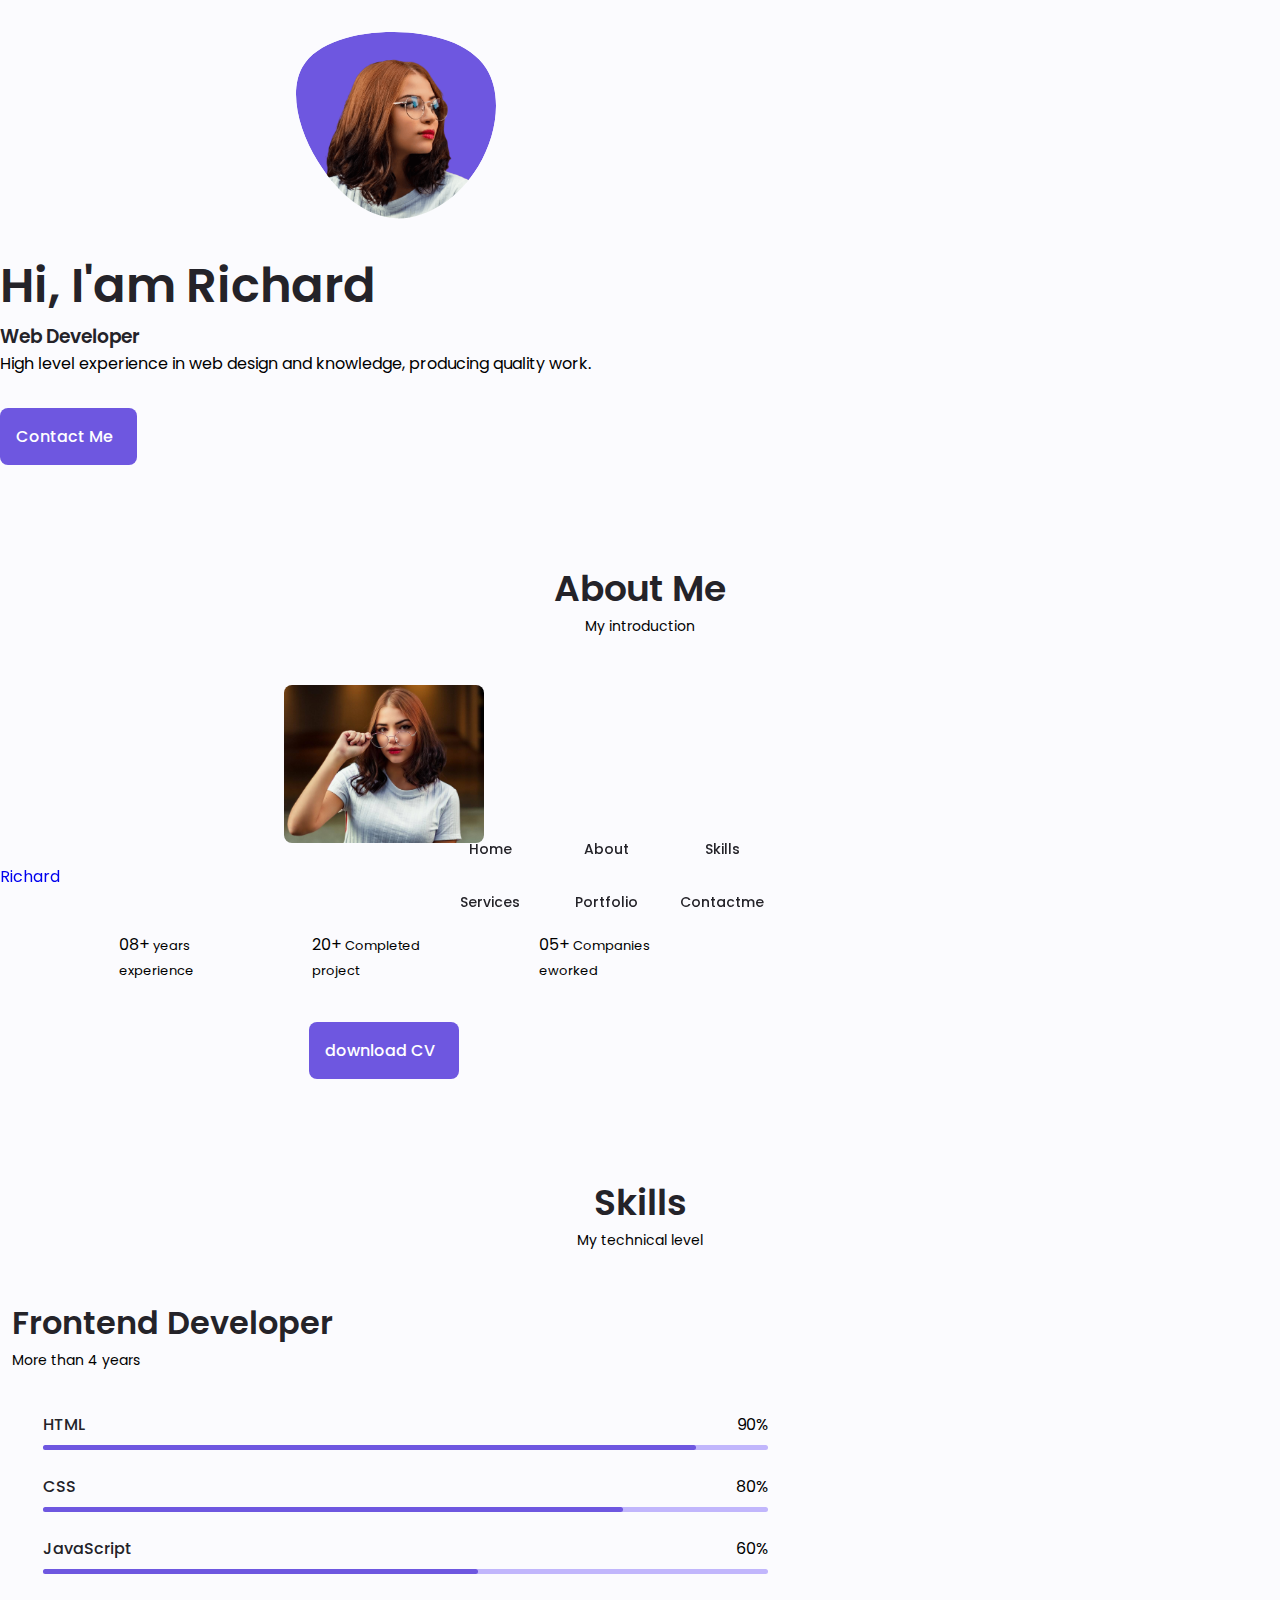
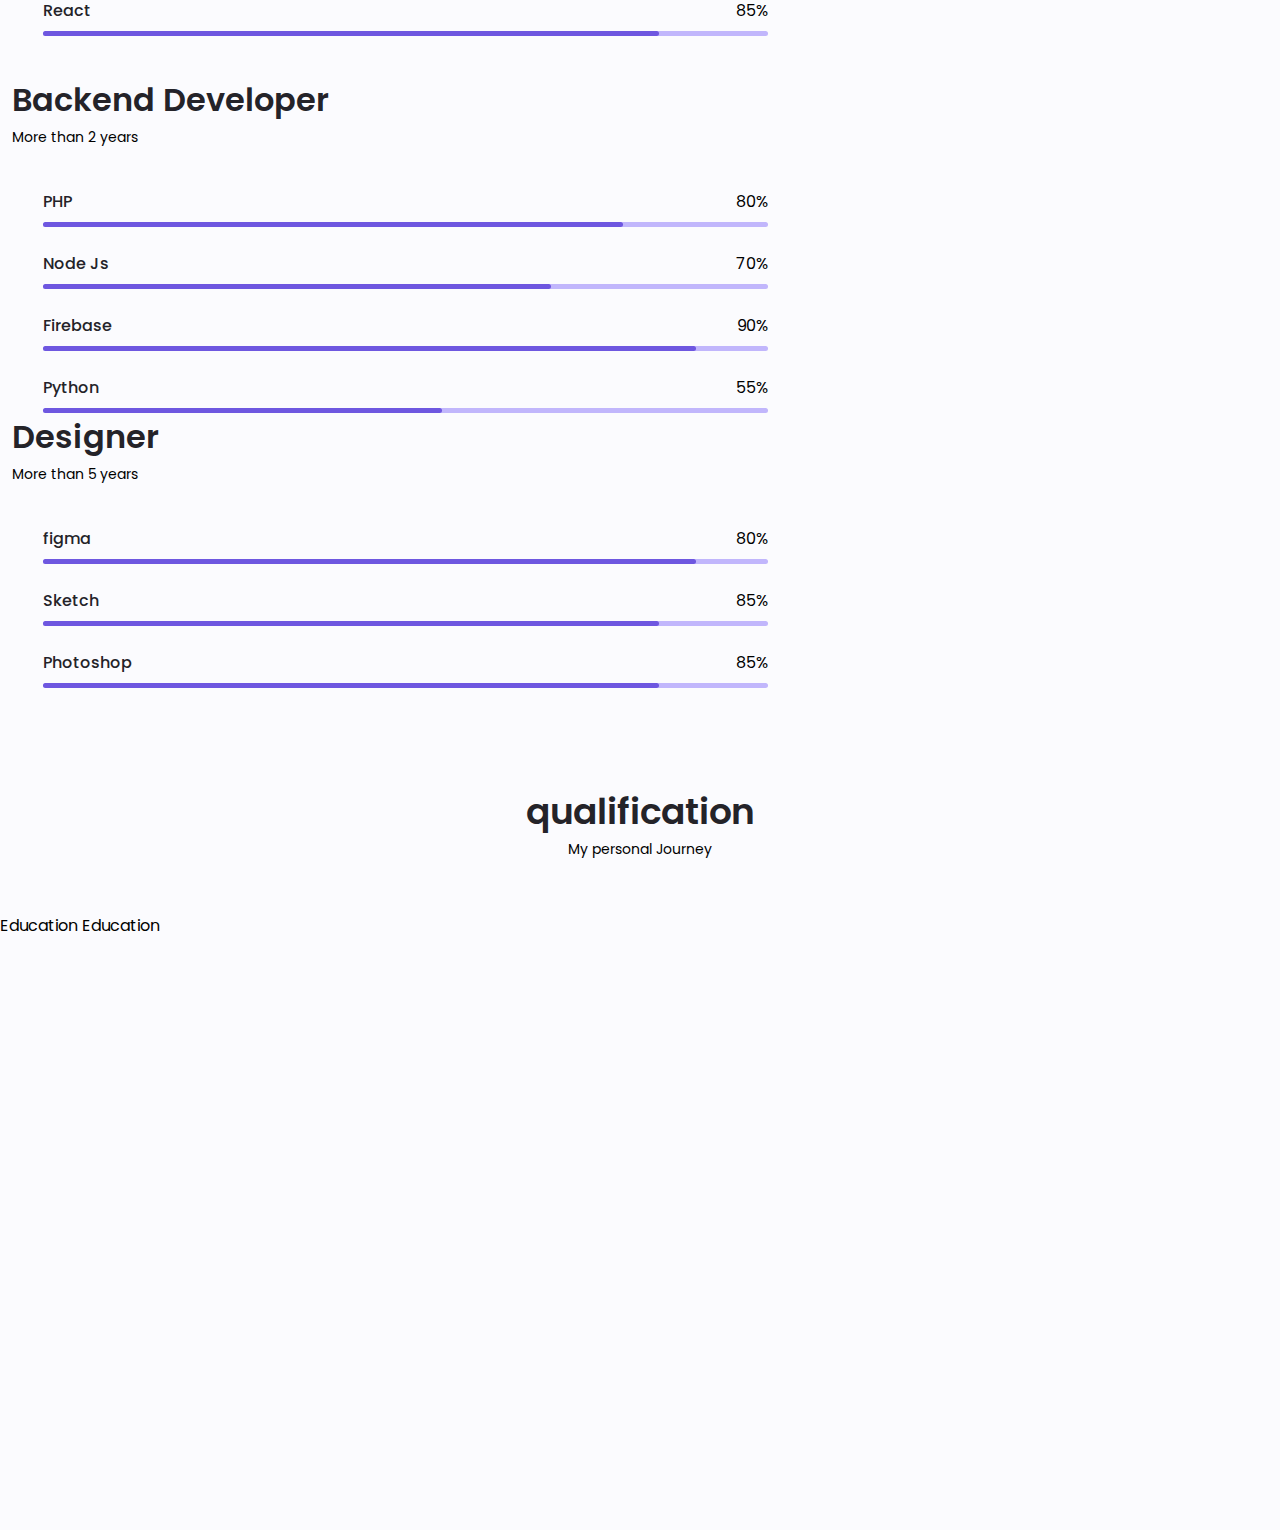
==== index.html @ dd49728f "Designing the Skills page" ====
<!DOCTYPE html>
    <html lang="en">
    <head>
        <meta charset="UTF-8">
        <meta name="viewport" content="width=device-width, initial-scale=1.0">

        <!--==================== UNICONS ====================-->
        <link rel="stylesheet" href="https://unicons.iconscout.com/release/v4.0.0/css/line.css">
        
        
        <!--==================== SWIPER CSS ====================-->
        <link rel="stylesheet" href="">
        
        <!--==================== CSS ====================-->
        <link rel="stylesheet" href="assets/css/styles.css">

        <title>Responsive Portfolio Website</title>
    </head>
    <body>
        <!--==================== HEADER ====================-->
        <header class="header" id="header">
            <nav class="nav container" >
                <a href="#" class="nav__list grid">Richard</a>
                <div class="nav__menu" id="nav-menu">
                    <ul class="nav__list grid">
                        <li class="nav__item">
                            <a href="#home" class="nav__link">
                                <i class="uil uil-estate nav__icon"></i> Home


                            </a>
                        </li>
                        <li class="nav__item">
                            <a href="#about" class="nav__link">
                                <i class="uil uil-user nav__icon"></i> About
                                
                            </a>
                        </li>
                        <li class="nav__item">
                            <a href="#skills" class="nav__link">
                                <i class="uil uil-file-alt nav__icon"></i> Skills
                            </a>
                        </li>
                        <li class="nav__item">
                            <a href="#services" class="nav__link">
                                <i class="uil uil-briefcase-alt nav__icon"></i>Services 
                            </a>
                        </li>
                        <li class="nav__item">
                            <a href="#portifolio" class="nav__link">
                                <i class="uil uil-scenery nav__icon"></i> Portfolio 
                                
                            </a>
                        </li>
                        <li class="nav__item">
                            <a href="#contact" class="nav__link">
                                <i class="uil uil-message nav__icon"></i> Contactme
                                
                            </a>
                        </li>
                    </ul>
                    <i class="uil uil-times nav__close" id="nav-close"></i> 

                </div>
                <div class="nav__btns">
                    <div class="nav__toggle" id="nav-toggle">
                        <i class="uil uil-apps"></i> 
                    </div>

                </div>
            </nav>
            
        </header>

        <!--==================== MAIN ====================-->
        <main class="main">
            <!--==================== HOME ====================-->
            <section class="home section" id="home">
                <div class="home__container container grid">
                    <div class="home_content grid">
                        <div class="home__social">
                            <a href="https:www.linkedin.com/" target="_blank" class="home__social-icon">
                                <i class="uil uil-linkedin-alt"></i>

                            </a>
                            <a href="https://dribbble.com/" target="_blank" class="home__social-icon">
                              <i class="uil uil-dribbble"></i>  
                            </a>
                            <a href="https://github.com/" target="_blank" class="home__social-icon">
                                <i class="uil uil-github-alt"></i>
                            </a>
                        </div>
                        <div class="home__img">
                            <svg class="home__blob"viewBox="0 0 200 187" xmlns="http://www.w3.org/2000/svg" xmlns:xlink="http://www.w3.org/1999/xlink">
                                <mask id="mask0" mask-type="alpha">
                                    <path d="M190.312 36.4879C206.582 62.1187 201.309 102.826 182.328 134.186C163.346 165.547 
                                    130.807 187.559 100.226 186.353C69.6454 185.297 41.0228 161.023 21.7403 129.362C2.45775 
                                    97.8511 -7.48481 59.1033 6.67581 34.5279C20.9871 10.1032 59.7028 -0.149132 97.9666 
                                    0.00163737C136.23 0.303176 174.193 10.857 190.312 36.4879Z"/>
                                </mask>
                                <g mask="url(#mask0)">
                                    <path d="M190.312 36.4879C206.582 62.1187 201.309 102.826 182.328 134.186C163.346 
                                    165.547 130.807 187.559 100.226 186.353C69.6454 185.297 41.0228 161.023 21.7403 
                                    129.362C2.45775 97.8511 -7.48481 59.1033 6.67581 34.5279C20.9871 10.1032 59.7028 
                                    -0.149132 97.9666 0.00163737C136.23 0.303176 174.193 10.857 190.312 36.4879Z"/>
                                    <image class="home__blob-img" x='12'y='18' xlink:href="assets/img/perfil.png"/>
                                </g>
                            </svg>
                            
                        </div>
                        <div class="home__data">
                            <h1 class="home__title">Hi, I'am Richard</h1>
                            <h3 class="home__subtitle">Web Developer</h3>
                            <p class="home__description">High level experience in web design and knowledge, producing quality work.</p>
                            <a href="#contact"  class="button button--flex">
                                Contact Me <i class="uil uil-message button__icon"></i>
                            </a>
                        </div>
                    </div>
                    <div class="home__scroll">
                        <a href="#About" class="home__scroll-button button--flex">
                            <i class="uil uil-mouse-alt home__scroll-mouse"></i>
                            <span class="home__scroll-name">Scroll down</span>
                            <i class="uil uil-arrow-down home__scroll-arrow"></i>
                        </a>


                    </div>

                </div>
            </section>

            <!--==================== ABOUT ====================-->
            <section class="about section" id="about">
                <h2 class="section__title">About Me</h2>
                <span class="section__subtitle">My introduction</span>
                <div class="about__container container grid">
                    <img src="assets/img/about.jpg" alt="" class="about__img">
                    <div class="about__data">
                        <p class="about__description">web developer, with extensive .....</p>
                        <div class="about__info">
                            <div>
                                <span class="abaut__info-title">08+</span>
                                <span class="about__info-name">years <br> experience </span>
                            </div>
                            <div>
                                <span class="abaut__info-title">20+</span>
                                <span class="about__info-name">Completed <br> project </span>
                            </div>
                            <div>
                                <span class="abaut__info-title">05+</span>
                                <span class="about__info-name">Companies <br> eworked </span>
                            </div>

                        </div>
                        <div class="about__buttons">
                            <a download="" href="assets/pdf/Alexa-Cv.pdf" class="button button--flex">
                                download CV<i class="uil uil-download-alt button__icon"></i>
                            </a>
                        
                        </div>
                    </div>
                </div>

        
            </section>

            <!--==================== SKILLS ====================-->
            <section class="skills section" id="skills">
                <h2 class="section__title">Skills</h2>
                <span class="section__subtitle">My technical level</span>
                <div class="skills__container container grid">
                    <div>
                         <!--==================== SKILLS 1 ====================-->
                         <div class="skills__content skills__open">
                             <div class="skills__header">
                                 <i class="uil uil-brackets-curly skills__icon"></i>
                                 <div>
                                     <h1 class="skills__title">Frontend Developer</h1>
                                     <span class="skills__subtitle">More than 4 years</span>
                                 </div>
                                 <i class="uil uil-angle-down skills__arrow"></i>
                             </div>
                             <div class="skills__list grid">
                                 <div class="skills__data">
                                     <div class="skills__titles">
                                         <h3 class="skills__name">HTML </h3>
                                         <span class="skills__number">90%</span>
                                     </div>
                                     <div class="skills__bar">
                                         <span class="skills__percentage skills__html"></span>
                                     </div>
                                 </div>

                                 <div class="skills__data">
                                    <div class="skills__titles">
                                        <h3 class="skills__name">CSS</h3>
                                        <span class="skills__number">80%</span>
                                    </div>
                                    <div class="skills__bar">
                                        <span class="skills__percentage skills__css"></span>
                                    </div>
                                </div>

                                <div class="skills__data">
                                    <div class="skills__titles">
                                        <h3 class="skills__name">JavaScript</h3>
                                        <span class="skills__number">60%</span>
                                    </div>
                                    <div class="skills__bar">
                                        <span class="skills__percentage skills__js"></span>
                                    </div>
                                </div>

                                <div class="skills__data">
                                    <div class="skills__titles">
                                        <h3 class="skills__name">React</h3>
                                        <span class="skills__number">85%</span>
                                    </div>
                                    <div class="skills__bar">
                                        <span class="skills__percentage skills__react"></span>
                                    </div>
                                </div>
                             </div>
                         </div>
                         <!--==================== SKILLS 2 ====================-->
                         <div class="skills__content skills__close" >
                            <div class="skills__header">
                                <i class="uil uil-server-network skills__icon"></i>
                                <div>
                                    <h1 class="skills__title">Backend Developer</h1>
                                    <span class="skills__subtitle">More than 2 years</span>
                                </div>
                                <i class="uil uil-angle-down skills__arrow"></i>
                            </div>
                            <div class="skills__list grid">
                                <div class="skills__data">
                                    <div class="skills__titles">
                                        <h3 class="skills__name">PHP </h3>
                                        <span class="skills__number">80%</span>
                                    </div>
                                    <div class="skills__bar">
                                        <span class="skills__percentage skills__php"></span>
                                    </div>
                                </div>

                                <div class="skills__data">
                                   <div class="skills__titles">
                                       <h3 class="skills__name">Node Js</h3>
                                       <span class="skills__number">70%</span>
                                   </div>
                                   <div class="skills__bar">
                                       <span class="skills__percentage skills__node"></span>
                                   </div>
                               </div>

                               <div class="skills__data">
                                   <div class="skills__titles">
                                       <h3 class="skills__name">Firebase</h3>
                                       <span class="skills__number">90%</span>
                                   </div>
                                   <div class="skills__bar">
                                       <span class="skills__percentage skills__firebase"></span>
                                   </div>
                               </div>

                               <div class="skills__data">
                                   <div class="skills__titles">
                                       <h3 class="skills__name">Python</h3>
                                       <span class="skills__number">55%</span>
                                   </div>
                                   <div class="skills__bar">
                                       <span class="skills__percentage skills__python"></span>
                                   </div>
                               </div>
                            </div>
                        </div>
                    </div>
                              <!--==================== SKILLS 3 ====================-->
                    <div>
                        <div class="skills__content skills__close">
                            <div class="skills__header">
                                <i class="uil uil-swatchbook skills__icon"></i>
                                <div>
                                    <h1 class="skills__title">Designer</h1>
                                    <span class="skills__subtitle">More than 5 years</span>
                                </div>
                                <i class="uil uil-angle-down skills__arrow"></i>
                            </div>
                            <div class="skills__list grid">
                                <div class="skills__data">
                                    <div class="skills__titles">
                                        <h3 class="skills__name">figma </h3>
                                        <span class="skills__number">80%</span>
                                    </div>
                                    <div class="skills__bar">
                                        <span class="skills__percentage skills__figma"></span>
                                    </div>
                                </div>

                                <div class="skills__data">
                                   <div class="skills__titles">
                                       <h3 class="skills__name">Sketch</h3>
                                       <span class="skills__number">85%</span>
                                   </div>
                                   <div class="skills__bar">
                                       <span class="skills__percentage skills__sketch"></span>
                                   </div>
                               </div>

                               <div class="skills__data">
                                   <div class="skills__titles">
                                       <h3 class="skills__name">Photoshop</h3>
                                       <span class="skills__number">85%</span>
                                   </div>
                                   <div class="skills__bar">
                                       <span class="skills__percentage skills__photoshop"></span>
                                   </div>
                               </div>

                               
                            </div>
                        </div>

                    </div>

                </div>


            </section>

            <!--==================== QUALIFICATION ====================-->
            <section class="qualification section">
                <h2 class="section__title">qualification</h2>
                <span class="section__subtitle">My personal Journey</span>

                <div class="qualification__container container">
                    <div class="qualification_tabs">
                    <div class="qualification__button button--flex">
                        <i class="uil uil-graduation-cap qualification__icon"></i>
                        Education
                    </div>
                    <div class="qualification__button button--flex">
                        <i class="uil uil-briefcase-alt qualification__icon"></i>
                        Education
                    </div>
                    </div>
                </div>


            </section>

            <!--==================== SERVICES ====================-->
            <section class="services section" id="services">
                

            </section>

            <!--==================== PORTFOLIO ====================-->
            <section class="portfolio section" id="portfolio">
                

            </section>

            <!--==================== PROJECT IN MIND ====================-->
            <section class="project section">


            </section>

            <!--==================== TESTIMONIAL ====================-->
            <section class="testimonial section">
                

            </section>

            <!--==================== CONTACT ME ====================-->
            <section class="contact section" id="contact">


            </section>
        </main>

        <!--==================== FOOTER ====================-->
        <footer class="footer">

            
        </footer>
        
        <!--==================== SCROLL TOP ====================-->
        

        <!--==================== SWIPER JS ====================-->
        <script src=""></script>

        <!--==================== MAIN JS ====================-->
        <script src="assets/js/main.js"></script>
    </body>
</html>
---- assets/css/styles.css ----
/*==================== GOOGLE FONTS ====================*/

@import url('https://fonts.googleapis.com/css2?family=Poppins:wght@400;500;600&display=swap');
/*==================== VARIABLES CSS ====================*/
:root {
    --header-height: 3rem;

    /*========== Colors ==========*/
    /* Change favorite color */
    --hue-color: 250; /*Purple 250 - Green 142 - Blue 230 - Pink 340*/

    /* HSL color mode */
    --first-color: hsl(var(--hue-color), 69%, 61%);
    --first-color-second:hsl(var(--hue-color), 69%, 61%);
    --first-color-alt: hsl(var(--hue-color), 57%, 53%);
    --first-color-lighter: hsl(var(--hue-color), 92%, 85%);
    --title-color: hsl(var(--hue-color), 8%, 15%);
    --text-color: hsl(var(--hue-color), 8%, 45%);
    --text-color-light:hsl(var(--hue-color), 8%, 65%);
    --input-color: hsl(var(--hue-color), 70%, 96%);
    --body-color: hsl(var(--hue-color), 60%, 99%);
    --container-color: #fff ;

    /*========== Font and typography ==========*/
    --body-font:'Poppins', sans-serif;

    /* .5rem = 8px, 1rem = 16px, 1.5rem = 24px ... */
    --big-font-size: 2rem;
    --h1-font-size: 1.5rem;
    --h2-font-size: 1.25rem;
    --h3-font-size: 1.125rem;
    --normal-font-size: .938rem ;
    --small-font-size: .813rem ;
    --smaller-font-size: .75rem;

    /*========== Font weight ==========*/
    --font-medium: 500;
    --font-semi-bold: 600;

    /*========== Margenes Bottom ==========*/
    /* .25rem = 4px, .5rem = 8px, .75rem = 12px ... */
    --mb-0-25: .25rem;
    --mb-0-5: .5rem;
    --mb-0-75: .75rem;
    --mb-1: 1rem;
    --mb-1-5: 1.5rem;
    --mb-2: 2rem ;
    --mb-2-5: 2.5rem;
    --mb-3: 3rem;

    /*========== z index ==========*/
    --z-tooltip: 10;
    --z-fixed: 100;
    --z-modal: 1000;
}

/* Font size for large devices */
@media screen and (min-width: 968px) {
    :root {
        --big-font-size: 3rem;
        --h1-font-size: 2.25rem;
        --h2-font-size: 1.5rem;
        --h3-font-size: 1.25rem;
        --normal-font-size: 1rem;
        --small-font-size: .875rem;
        --smaller-font-size: .813rem;
    }
}

/*========== Variables Dark theme ==========*/


/*========== Button Dark/Light ==========*/


/*==================== BASE ====================*/

*{
    box-sizing: border-box;
    padding: 0;
    margin: 0;
}
 html{
     scroll-behavior: smooth;
 }
 body{
     margin: 0 0 var(--header-height) 0;
     font-family: var(--body-font);
     font-size: var(--normal-font-size);
     background-color: var(--body-color);
 }

 h1,h2,h3,h4{
     color: var(--title-color);
     font-weight: var(--font-semi-bold);
 }

 ul{
     list-style: none;
 }

 a{
     text-decoration: none;
     height: auto;
 }
/*==================== REUSABLE CSS CLASSES ====================*/
.section{
    padding: 2rem 0 4rem;
}
.section__title{
    font-size: var(--h1-font-size);

}

.section__subtitle{
    display: block;
    font-size: var(--small-font-size);
    margin-bottom: var(--mb-3);

}

.section__title,
.section__subtitle{
    text-align: center;

}
/*==================== LAYOUT ====================*/
.container{
    max-width: 768px;
    margin-right: var(--mb-1-5);
    margin-right: var(--mb-1-5);
}
.grid{
    display: grid;
    gap: 1.5rem;
}

.header{
    width: 100%;
    position: fixed;
    bottom: 0;
    left: 0;
    z-index: var(--z-fixed);
    background-color: var(--body-color);
}

/*==================== NAV ====================*/
.nav{
    max-width: 968px;
    height: var(--header-height);
    display: flex;
    justify-content: space-between;
    align-items: center;
}
.nav__logo,
.nav__toggle{
    color: var(--title-color);
    font-weight: var(--font-medium);
}

.nav__logo:hover{
    color:var(--first-color);
}

.nav__toggle{
    font-size: 1.1rem;
    cursor: pointer;
}
.nav__toggle:hover{
    color: var(--first-color);
}
@media screen and (max-width: 767px){
    .nav__menu{
        position: fixed;
        bottom: 0;
        left: 0;
        width: 100%;
        background-color: var(--body-color);
        padding: 2rem 1.5rem 4rem;
        box-shadow: 0 -1px 4px rgba(0,0,0,.15);
        border-radius: 1.5rem 1.5rem 0 0;
        transition: .3s;
    }
}
.nav__list{
    grid-template-columns: repeat(3, 1fr);
    gap: 2rem;
}
.nav__link{
    display: flex;
    flex-direction: column;
    align-items: center;
    font-size: var(--small-font-size);
    color: var(--title-color);
    font-weight: var(--font-medium);
}

.nav__link:hover{
    color: var(--first-color);
}
.nav__icon{
    font-size: 1.2rem;

}
.nav__close{
    position: absolute;
    right: 1.3rem;
    bottom: .5rem;
    font-size: 1.5rem;
    cursor: pointer;
    color: var(--first-color);
}

.nav__close:hover{
    color: var(--first-color-alt);
}

/* show menu */
.show-menu{
    bottom: 0;
}


/* Active link */


/* Change background header */


/*==================== HOME ====================*/
.home__container{
    gap: 1rem;
}
.home__content{
    grid-template-columns: .5fr 3fr;
    padding: 3.5rem;
    align-items: center;
}
.home__social{
    display: grid;
    grid-template-columns: max-content;
    row-gap: 1rem;
}
.home__social-icon{
    font-size: 1.25rem;
    color: var(--first-color);
}
.home__social-icon:hover{
    color: var(--first-color-alt);
}

.home__blob{
    width: 200px;
    fill: var(--first-color);
}

.home__blob-img{
    width: 170px;
}
.home__data{
    grid-column: 1/3;
}
.home__title{
    font-size: var(--big-font-size);

}
.home__subtittle{
    font-size: var(--h3-font-size);
    color: var(--text-color);
    font-weight: var(--font-medium);
    margin-bottom: var(--mb-0.75);
}
.home__description{
    margin-bottom: var(--mb-2);
}

.home__scroll{
    display: none; 
}
.home__scroll-button{
    color: var(--first-color);
    transition: .3s;
}
.home__scroll-button:hover{
    transform: translater(.25rem);
}
.home__scroll-mouse{
    font-size: 2rem;

}
.home__scroll-name{
    font-size: var(--small-font-size);
    color: var(--title-color);
    font-weight: var(--font-medium);
    margin-right: var(--mb-0-25);
}
.home__scroll-arrow{
    font-size: 1.25rem;
}



/*==================== BUTTONS ====================*/
.button{
    display: inline-block;
    background-color: var(--first-color);
    color: #fff;
    padding: 1rem;
    border-radius: .5rem;
    font-weight: var(--font-medium);
}
.button:hover{
    background-color: var(--first-color-alt);
}

.button__icon{
    font-size: 1.25rem;
    margin-left: var(--mb-0-5);
    transition: .3x;
}

.button--flex{
    display: inline-flex;
    align-items: center;
}

/*==================== ABOUT ====================*/
.about__img{
    width: 200px;
    border-radius: .5rem;
    justify-self: center;
    align-self: center;
}
.about__description{
    text-align: center;
    margin-bottom: var(--mb-2-5);
}
.about__info{
    display: flex;
    justify-content: space-evenly;
    margin-bottom: var(--mb-2-5);

}
.about__info-title{
    font-size: var(--h2-font-size);
    font-weight: var(--font-semi-bold);
    color: var(--title-color);
}
.about__info-name{
    font-size: var(--smaller-font-size);
}
.about-info-title,
.about_info-name{
    display: block;
    text-align: center;
}
.about__buttons{
    display: flex;
    justify-content: center;
}

/*==================== SKILLS ====================*/
.skills__container{
    row-gap: 0;
}
.skills__header{
    display: flex;
    align-items: center;
    margin-bottom: var(--mb-2-5);
    cursor: pointer;
}

.skills__icon,
.skills__arrow{
    font-size: 2rem;
    color: var(--first-color)

}
.skills__icon{
    margin-right: var(--mb-0-75);
}
.skills_title{
    font-size: var(--h3-font-size)
}
.skills__subtitle{
    font-size: var(--small-font-size);
    color: var(--text-color-right)

}
.skills__arrow{
    margin-left: auto;
    transition: .4s;
}
.skills__list{
    row-gap: 1.5rem;
    padding-left: 2.7rem;

}
.skills__titles{
    display: flex;
    justify-content: space-between;
    margin-bottom: var(--mb-0-5);

} 
.skills__name{
    font-size: var(--normal-font-size);
    font-weight: var(--font-medium);
}
.skills__bar,
.skills__percentage{
    height: 5px;
    border-radius: .25rem;
}
.skills__bar{
    background-color: var(--first-color-lighter);
}
.skills__percentage{
    display: block;
    background-color: var(--first-color);

}
.skills__html{
    width: 90%;
}
.skills__css{
    width: 80%;
}
.skills__js{
    width: 60%;
}
.skills__react{
    width: 85%;
}
.skills__php{
    width: 80%;
}
.skills__node{
    width: 70%;
}
.skills__firebase{
    width: 90%;
}
.skills__python{
    width: 55%;
}
.skills__figma{
    width: 90%;
}
.skills__sketch{
    width: 85%;
}
.skills__photoshop{
    width: 85%;
}
.skills__close .skills__list{
    height: 0;
    overflow: hidden;
}
.skills__open .skills__list{
    height: max-content;
    margin-bottom: var(--mb-2-5);
}
.skills__open .skills__arrow{
    transform: rotate(-180deg);
}
/*==================== QUALIFICATION ====================*/


/*==================== SERVICES ====================*/


/* Active Modal */


/*==================== PORTFOLIO ====================*/


/*==================== PROJECT IN MIND ====================*/


/*==================== TESTIMONIAL ====================*/


/*==================== CONTACT ME ====================*/


/*==================== FOOTER ====================*/


/*========== SCROLL UP ==========*/


/* Show scroll */


/*========== SCROLL BAR ==========*/


/*==================== MEDIA QUERIES ====================*/
/* For small devices */


/* For medium devices */


/* For large devices */
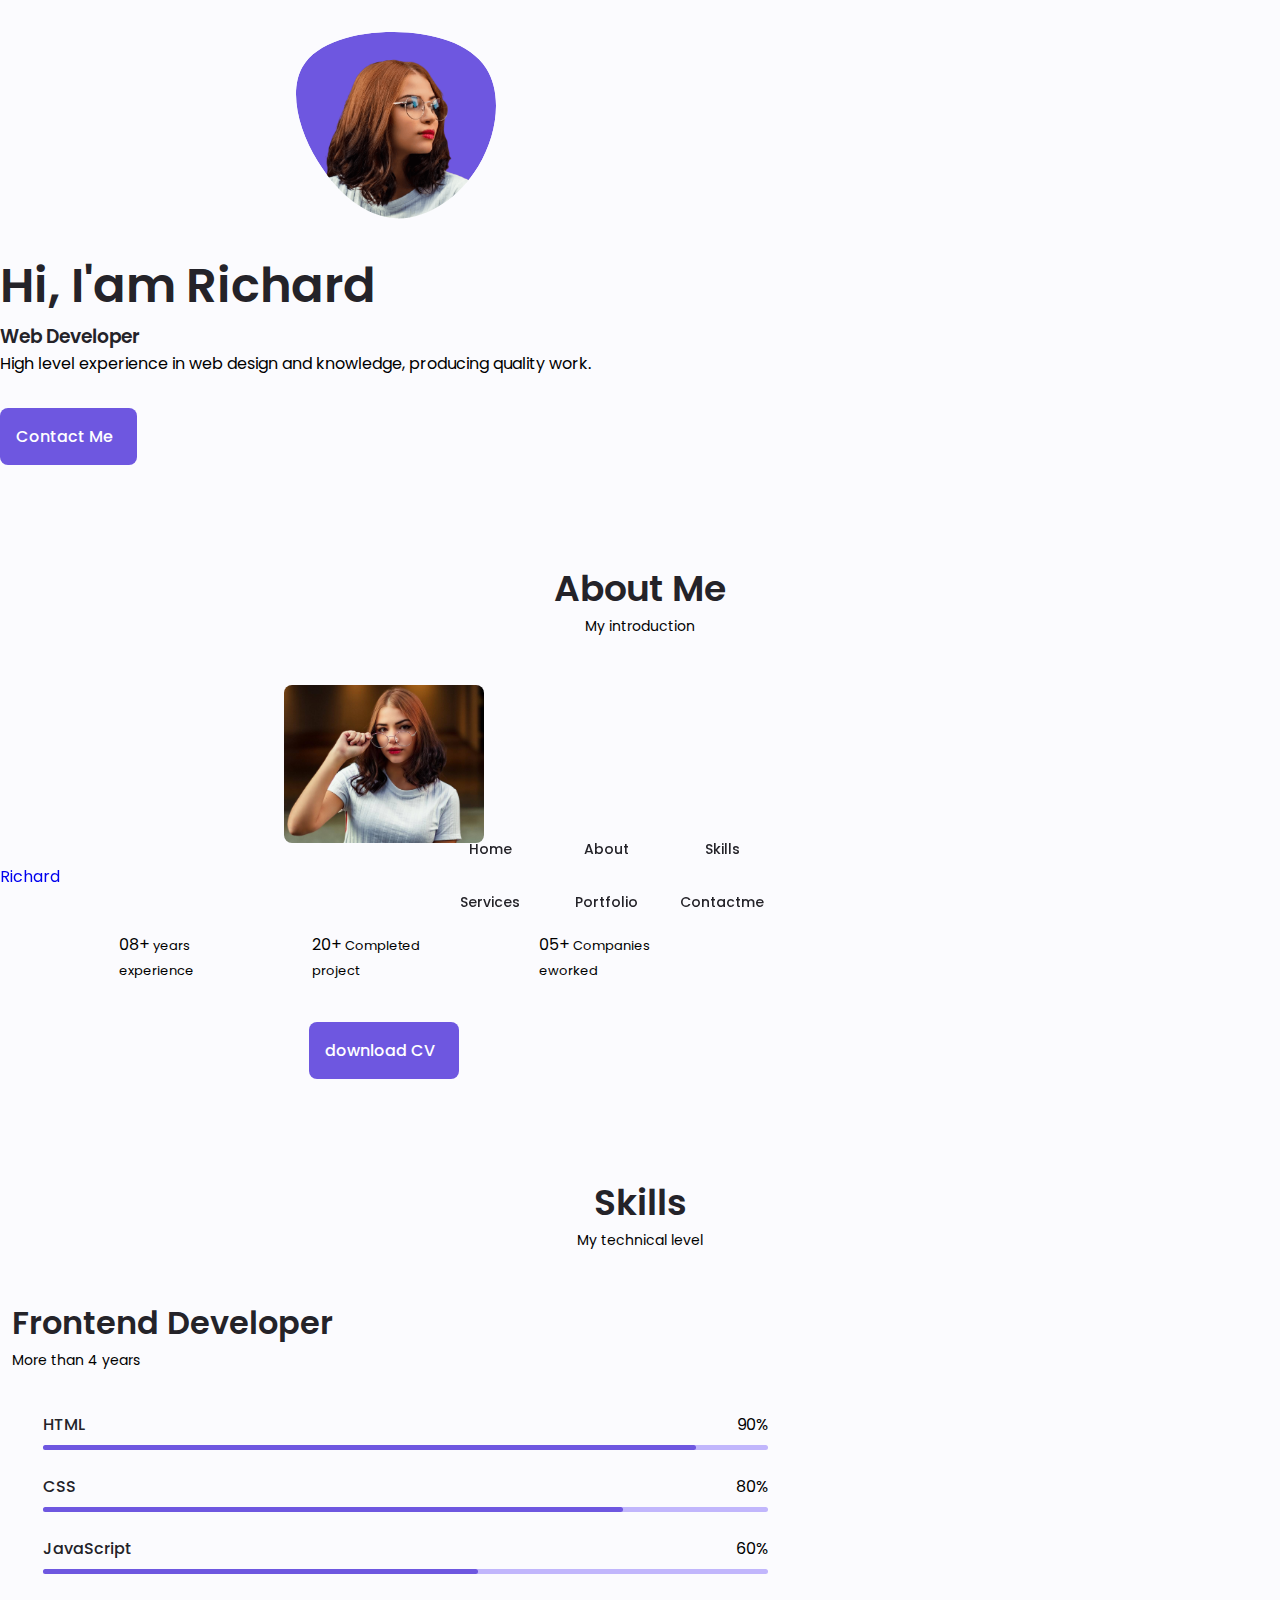
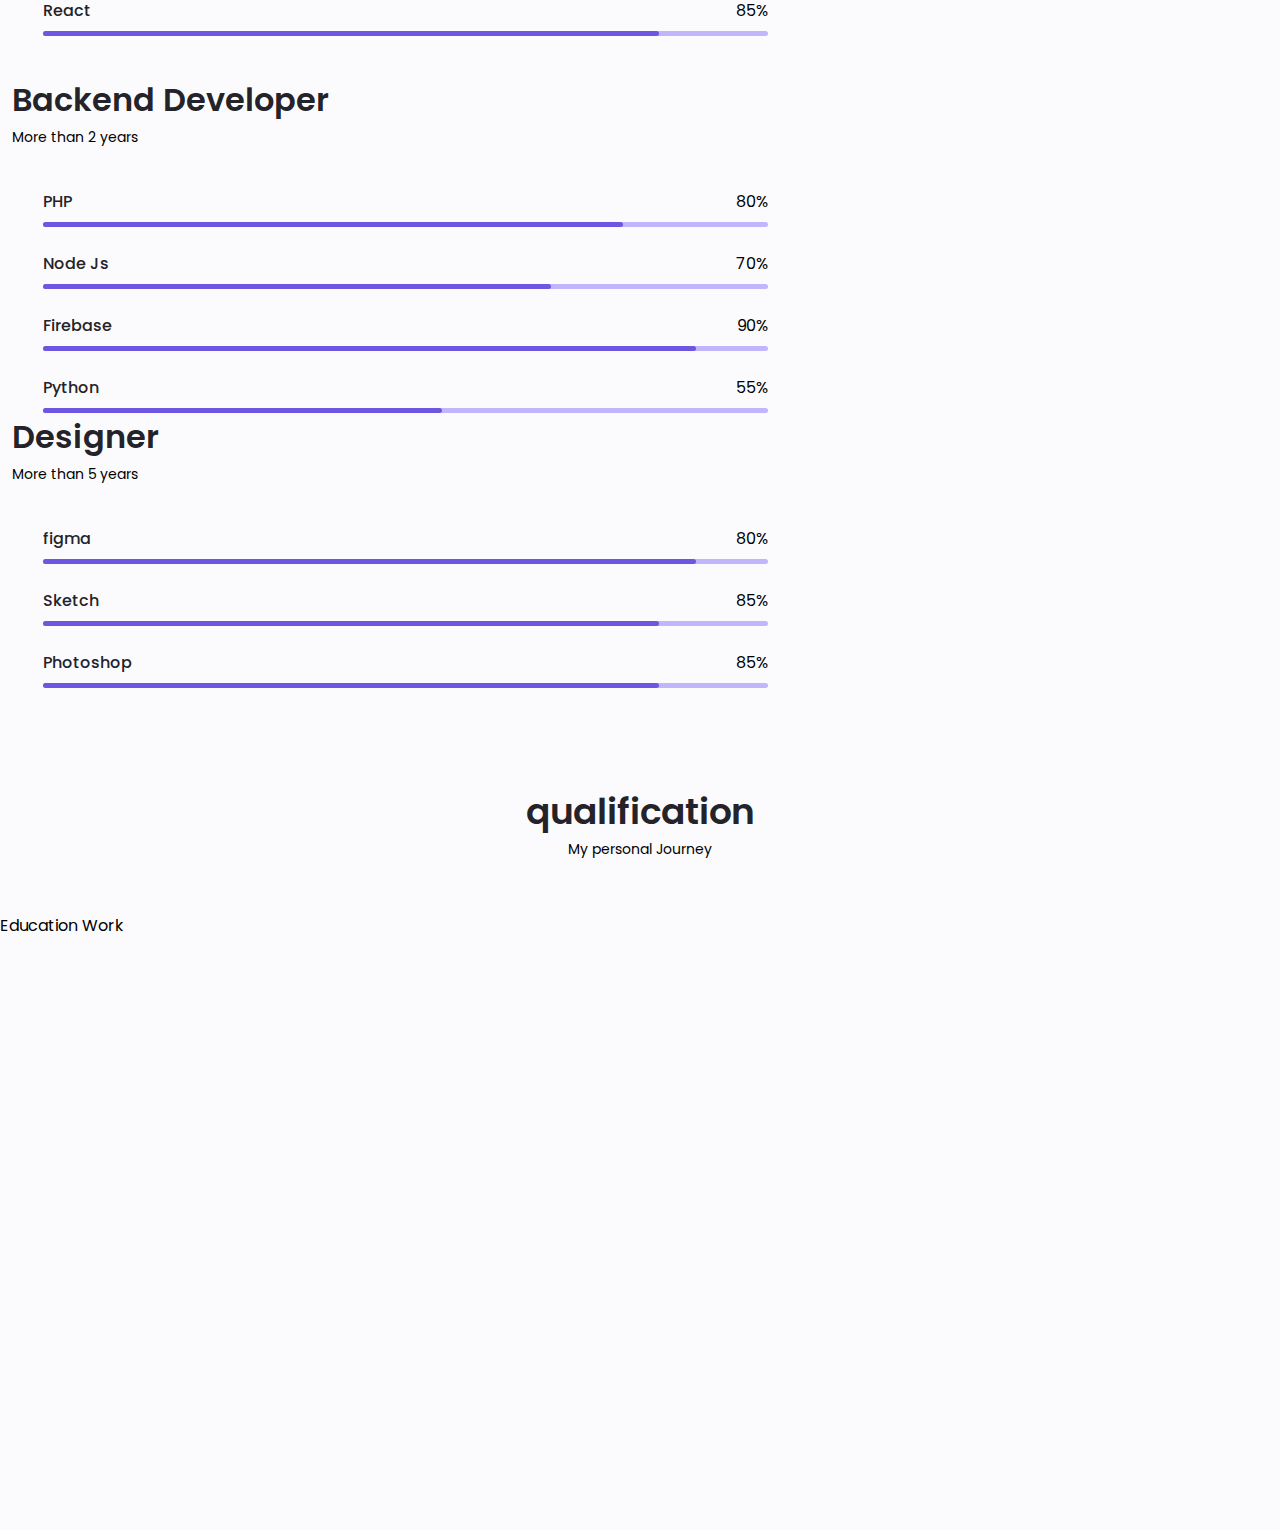
==== commit cb5d03af: "Designing the Skills page" ====
--- a/index.html
+++ b/index.html
@@ -342,8 +342,21 @@
                     </div>
                     <div class="qualification__button button--flex">
                         <i class="uil uil-briefcase-alt qualification__icon"></i>
-                        Education
-                    </div>
+                        Work
+                    </div>
+                    </div>
+
+                    <div class="qualification__section">
+                        
+                     <!--==================== QUALIFICATION Content 1====================-->
+                     <div class="qualification__section">
+                         <!--==================== QUALIFICATION Content 1====================-->
+                         <div class="qualification__data">
+                             
+                        </div>
+                     </div>
+   
+
                     </div>
                 </div>
 
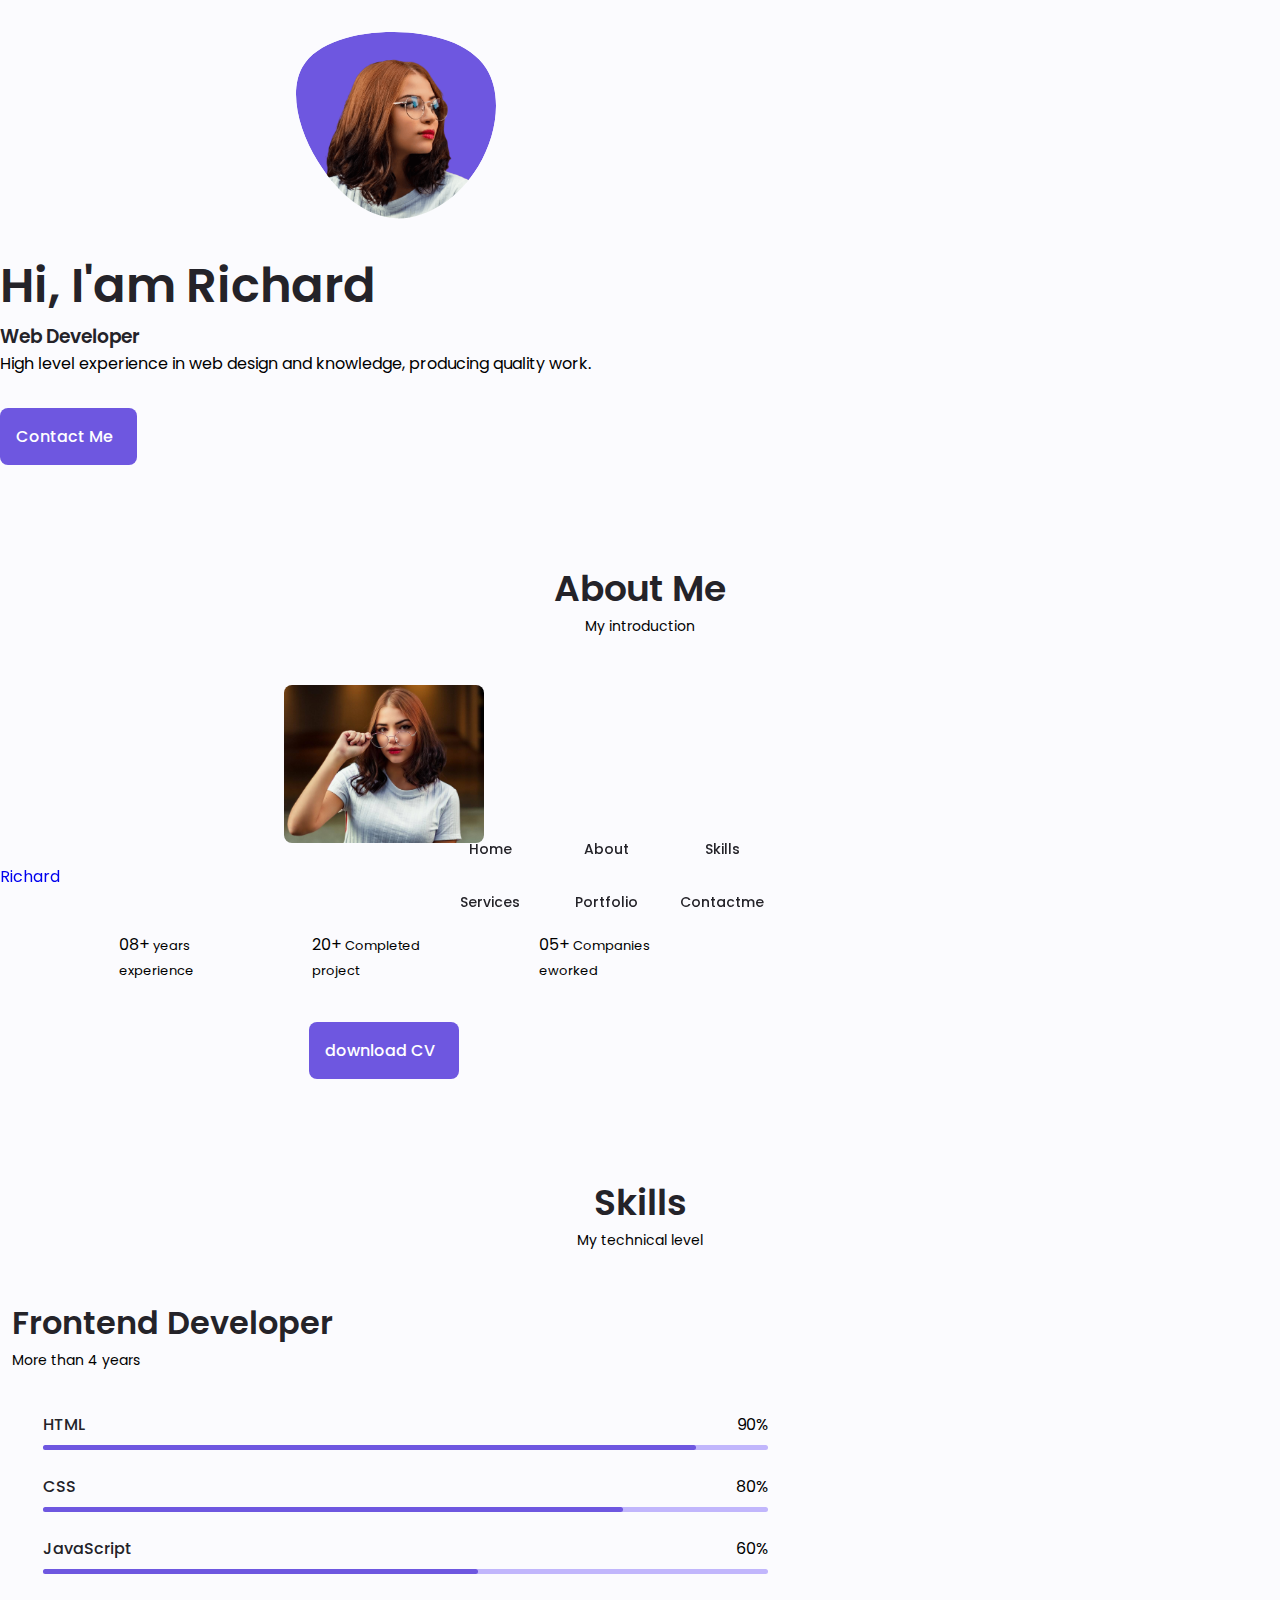
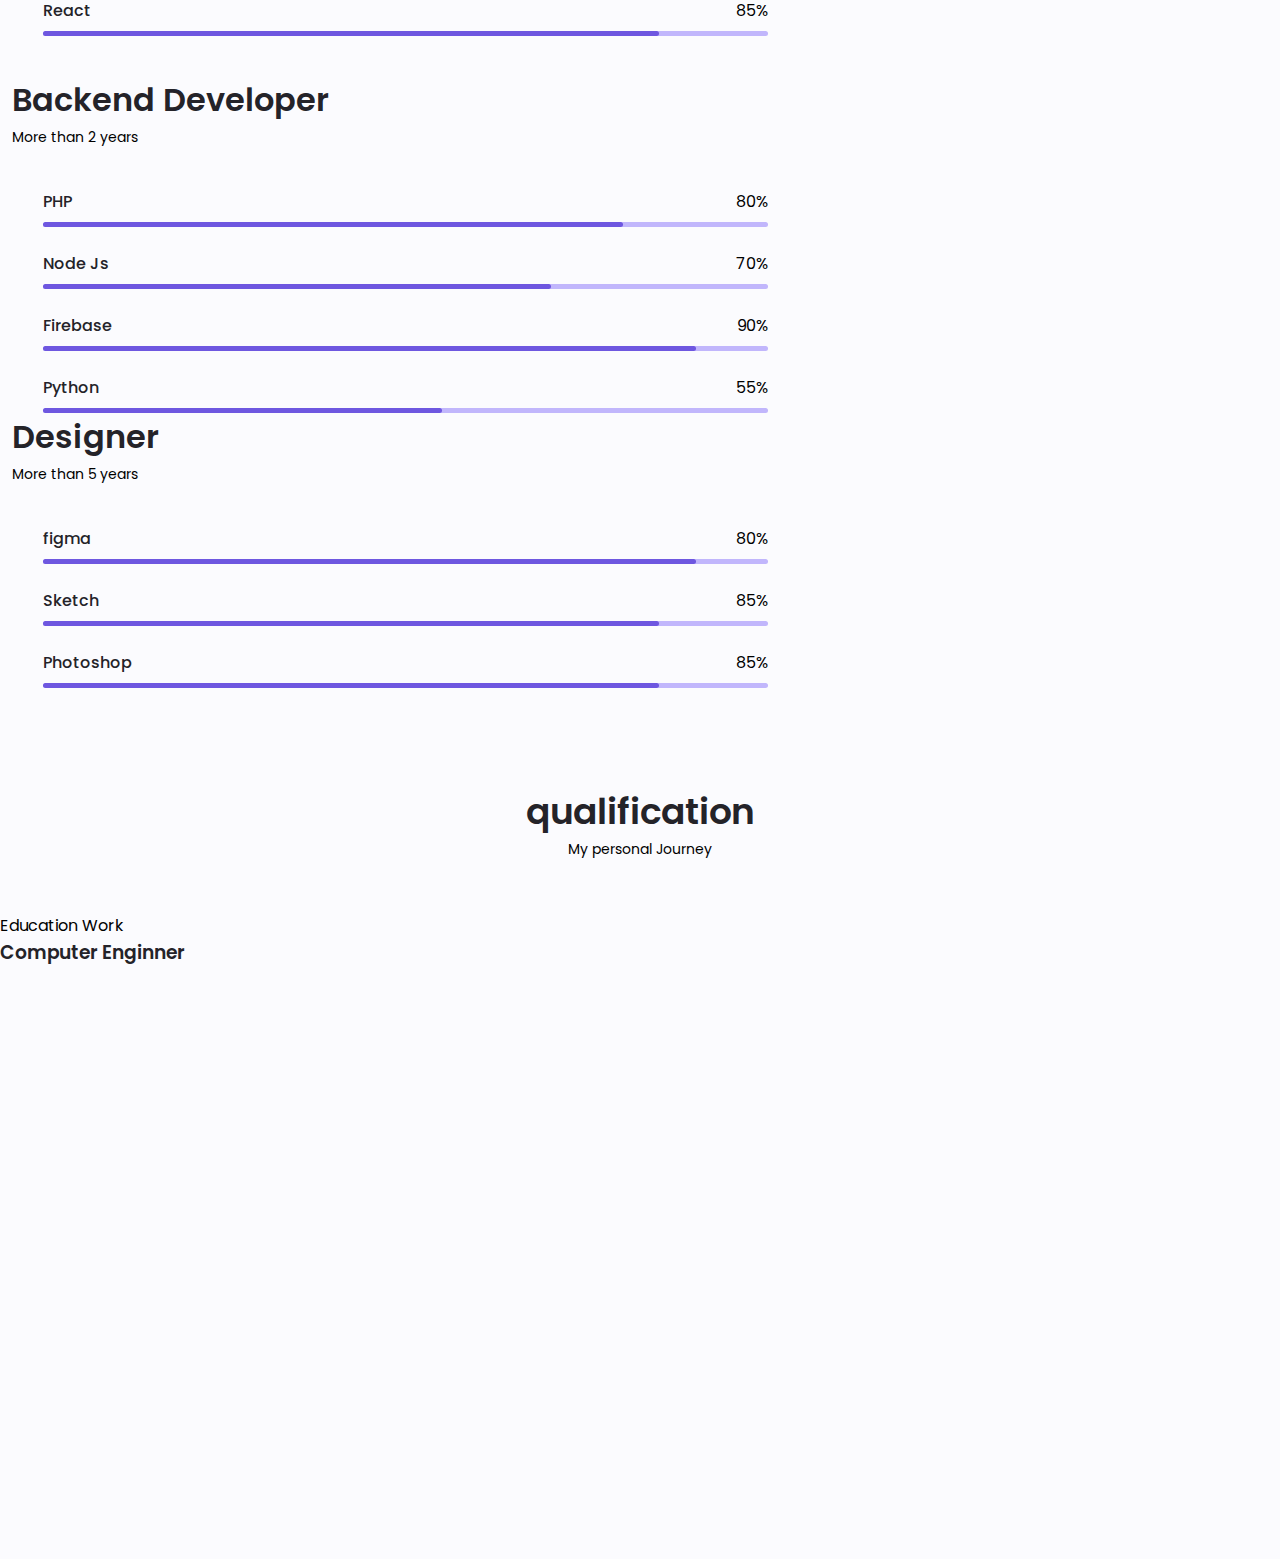
==== commit 0ee44209: "Designing the Skills page" ====
--- a/index.html
+++ b/index.html
@@ -352,6 +352,9 @@
                      <div class="qualification__section">
                          <!--==================== QUALIFICATION Content 1====================-->
                          <div class="qualification__data">
+                             <div>
+                                 <h3 class="qualification__title">Computer Enginner</h3>
+                             </div>
                              
                         </div>
                      </div>
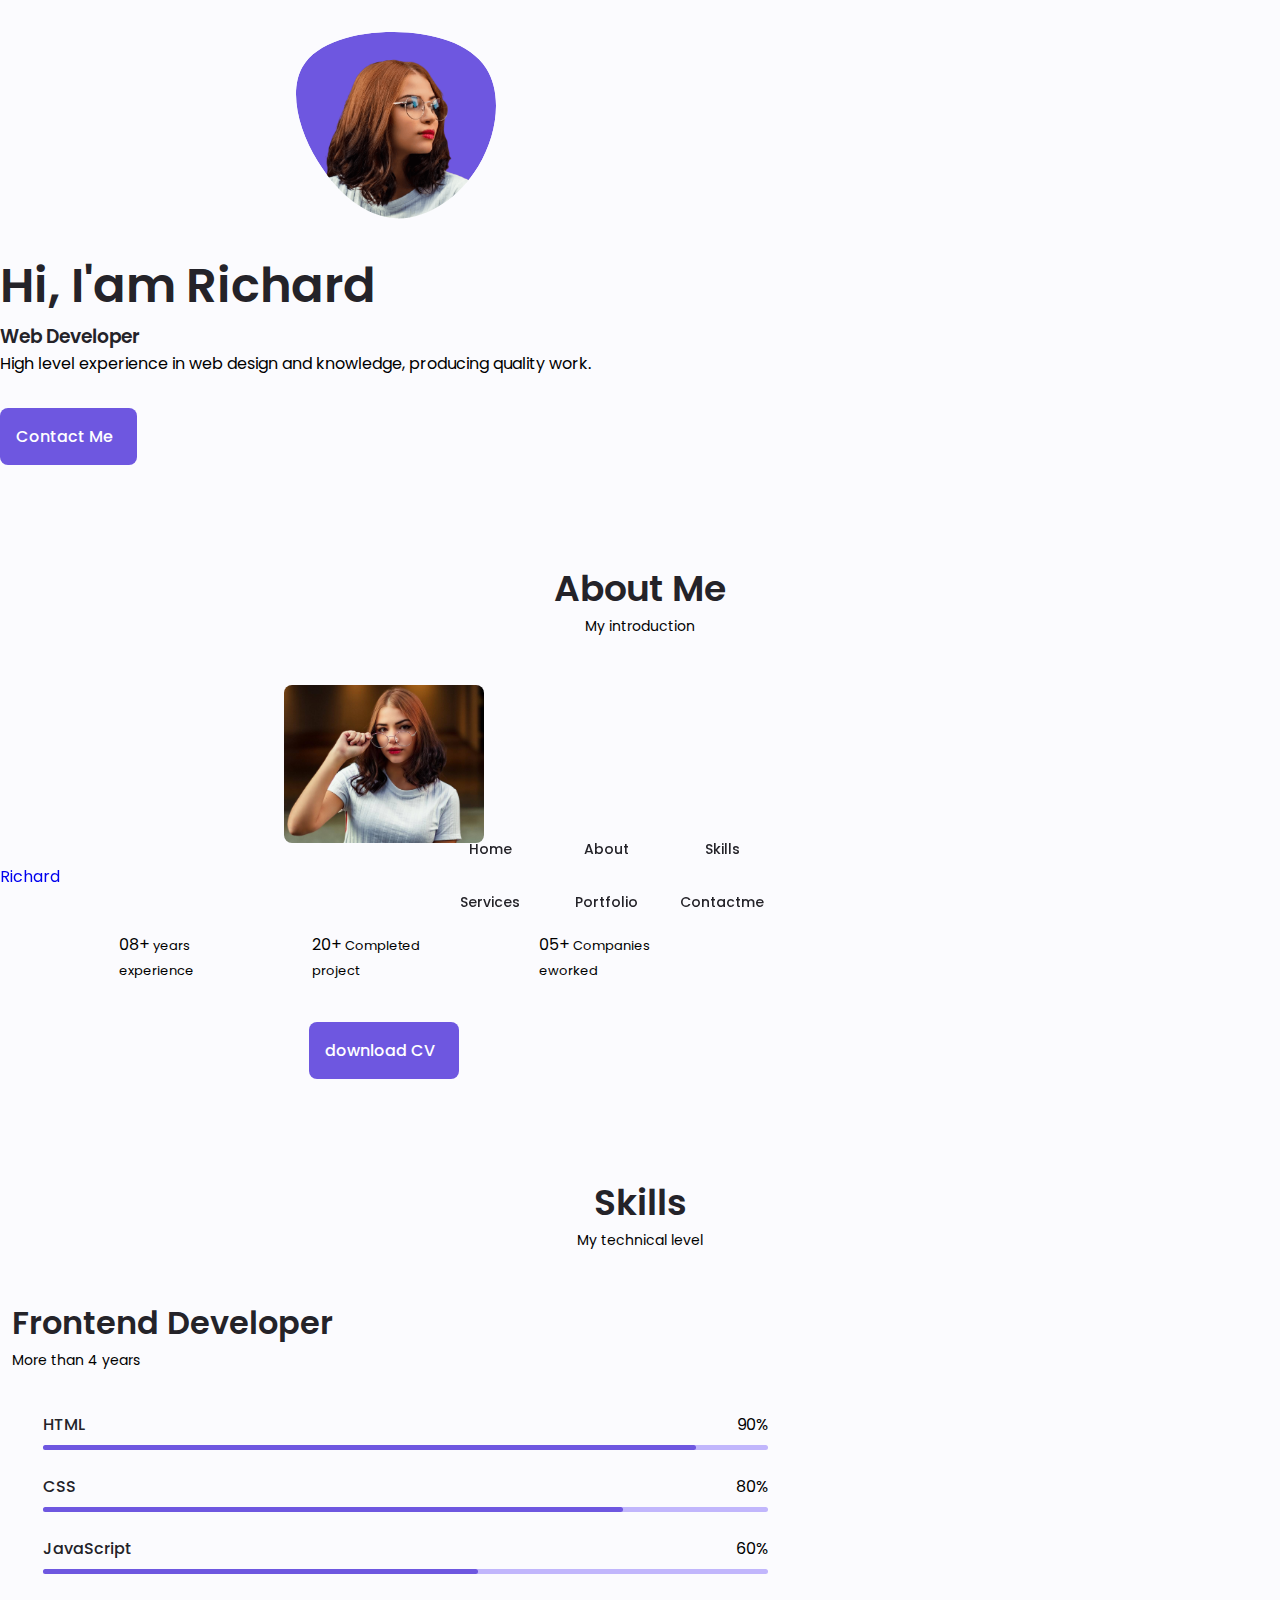
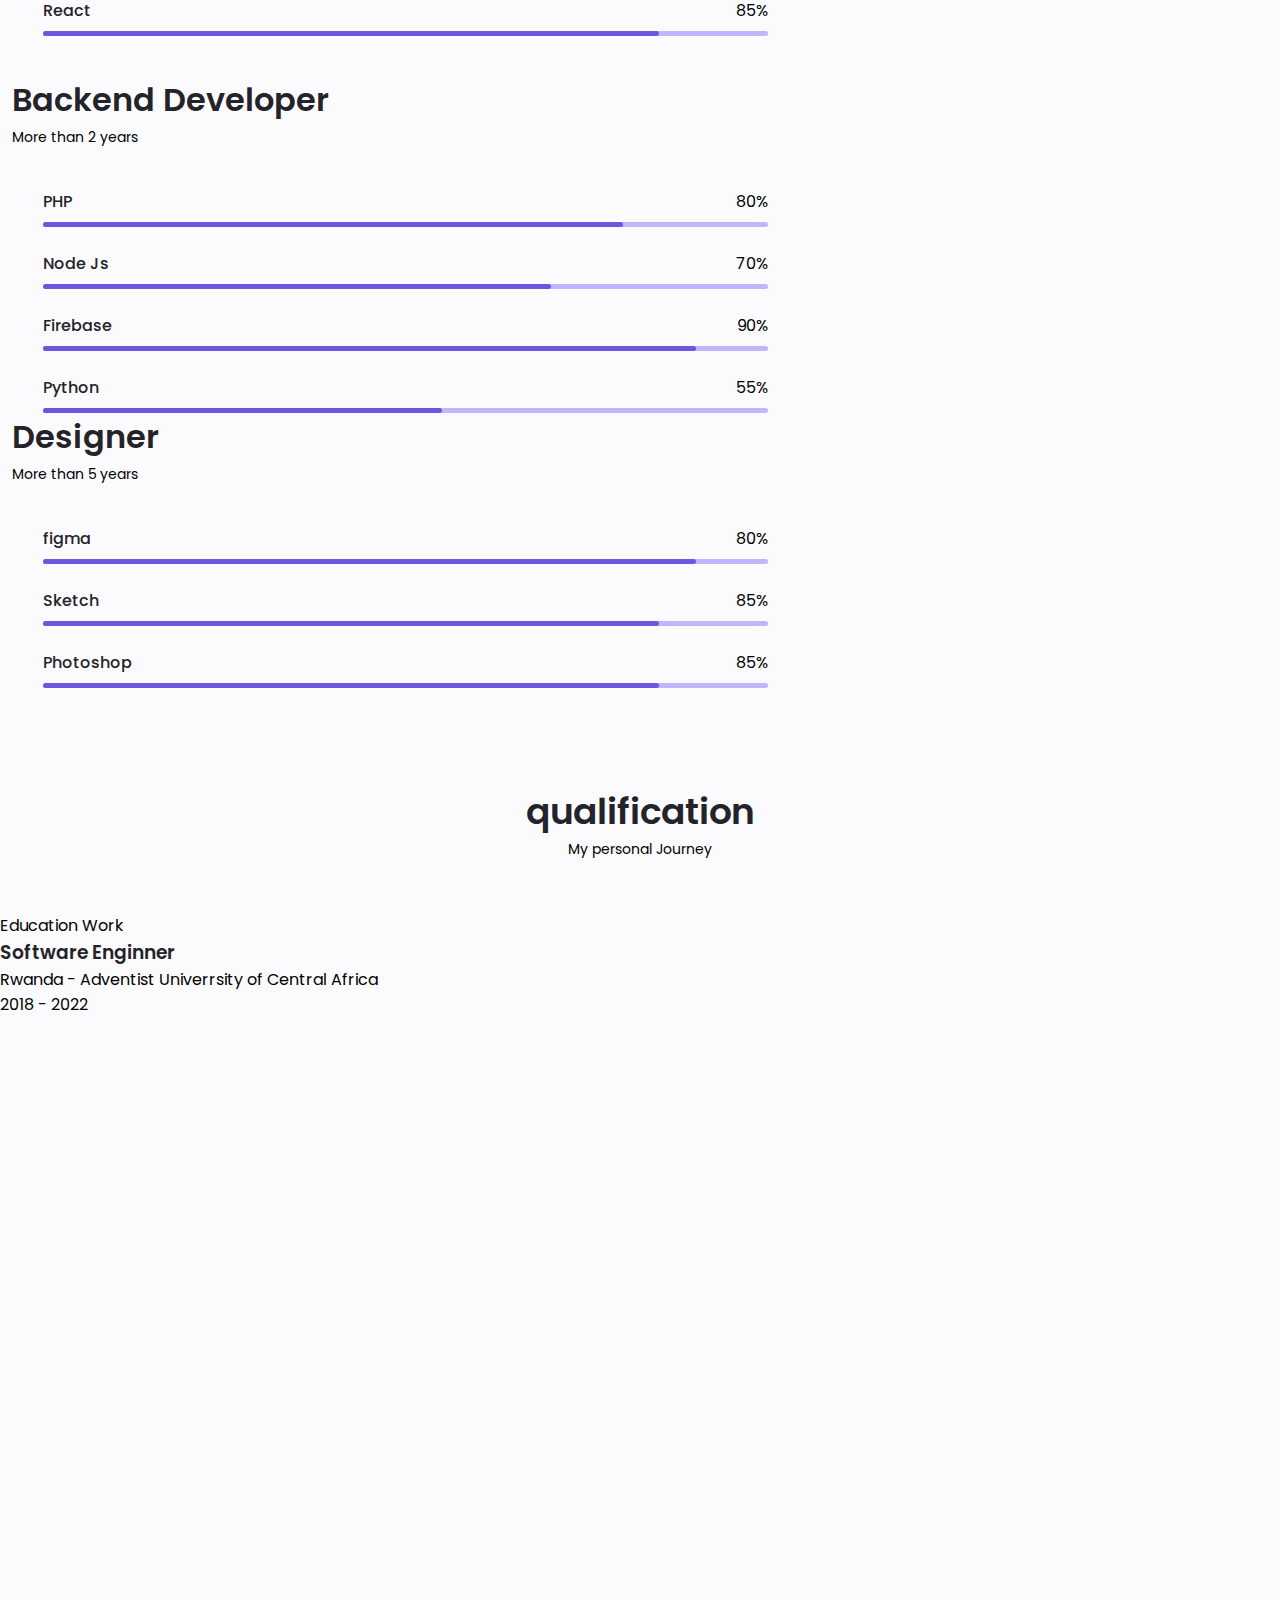
==== commit 1e430c70: "Designing the Skills page" ====
--- a/index.html
+++ b/index.html
@@ -353,8 +353,18 @@
                          <!--==================== QUALIFICATION Content 1====================-->
                          <div class="qualification__data">
                              <div>
-                                 <h3 class="qualification__title">Computer Enginner</h3>
+                                 <h3 class="qualification__title">Software Enginner</h3>
+                                 <span class="qualification__subtitle">Rwanda - Adventist Univerrsity of Central Africa</span>
+                                 <div class="qualification__calendar">
+                                     <i class="uil uil-calendar-alt"></i>
+                                     2018 - 2022
+                                 </div>
                              </div>
+                             <div>
+                                 <span class="qualification__rounder"></span>
+                                 <span class="qualification__line"></span>
+                             </div>
+
                              
                         </div>
                      </div>
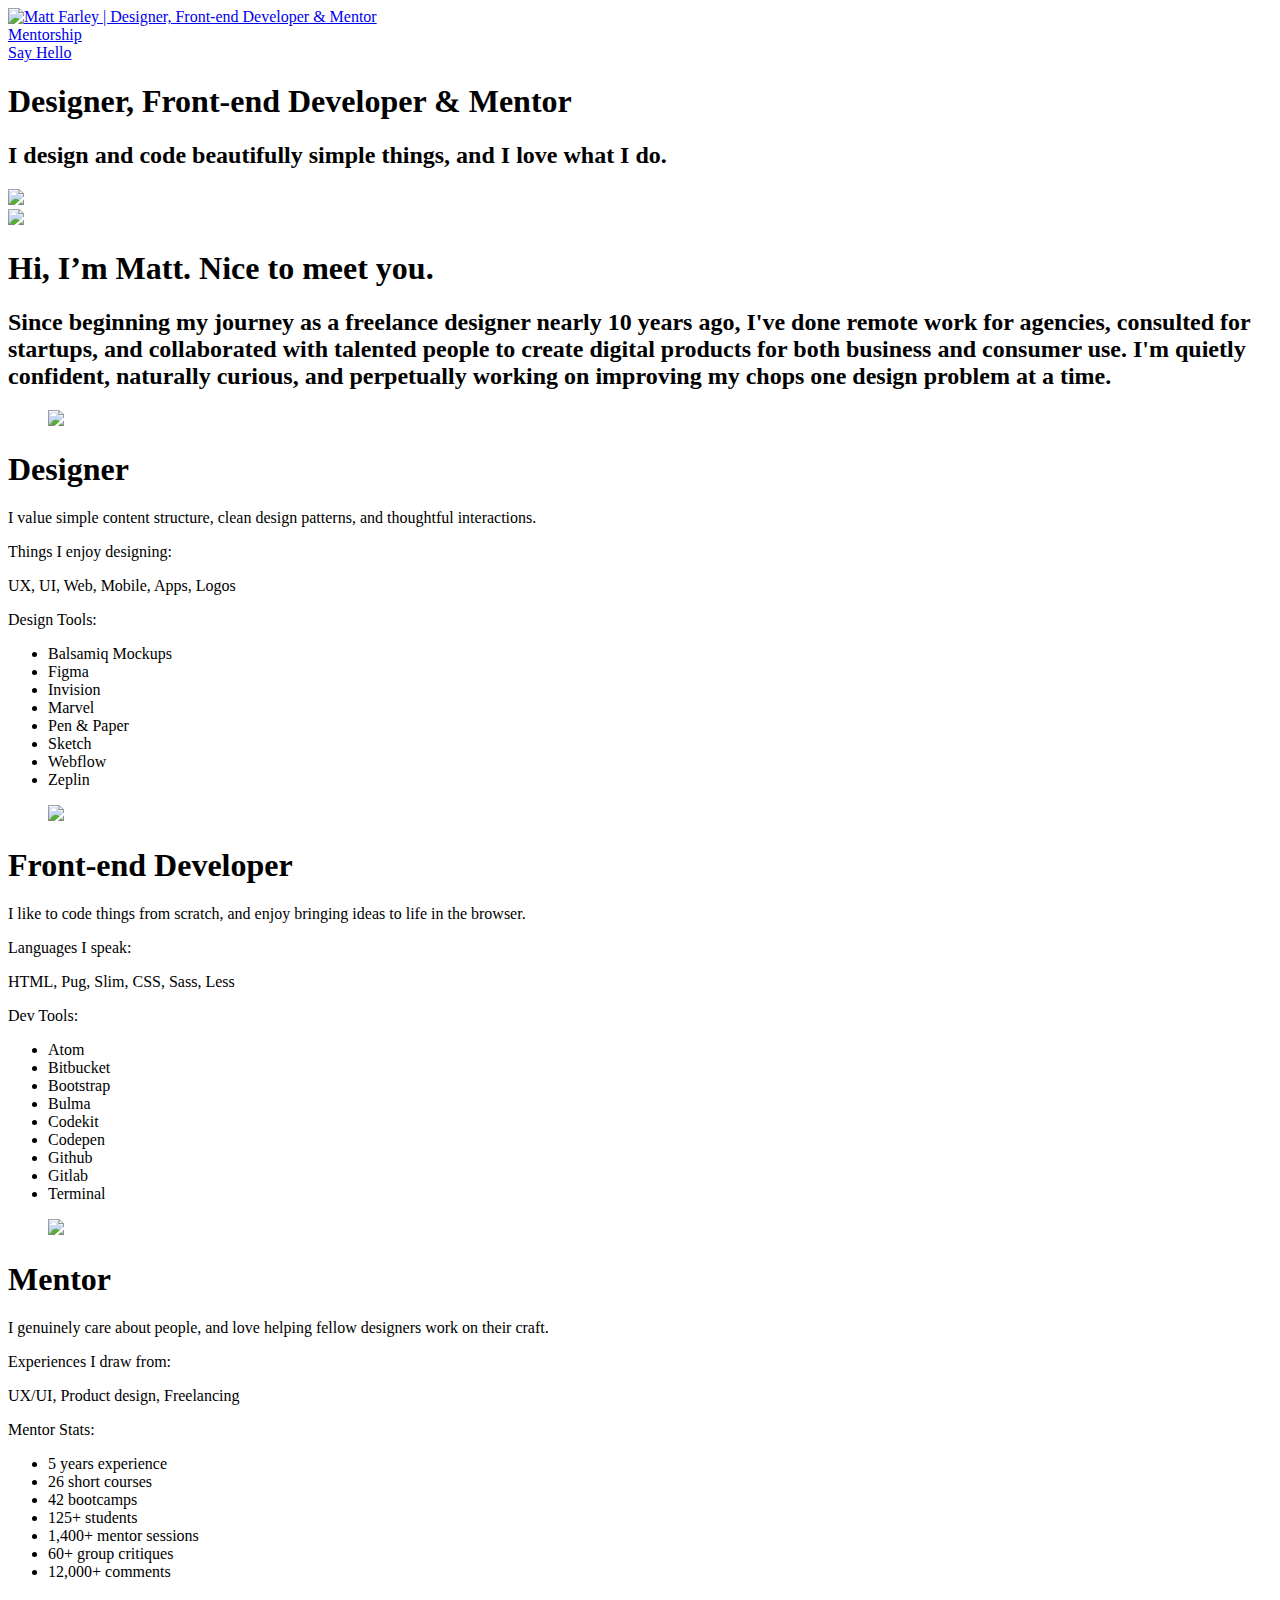
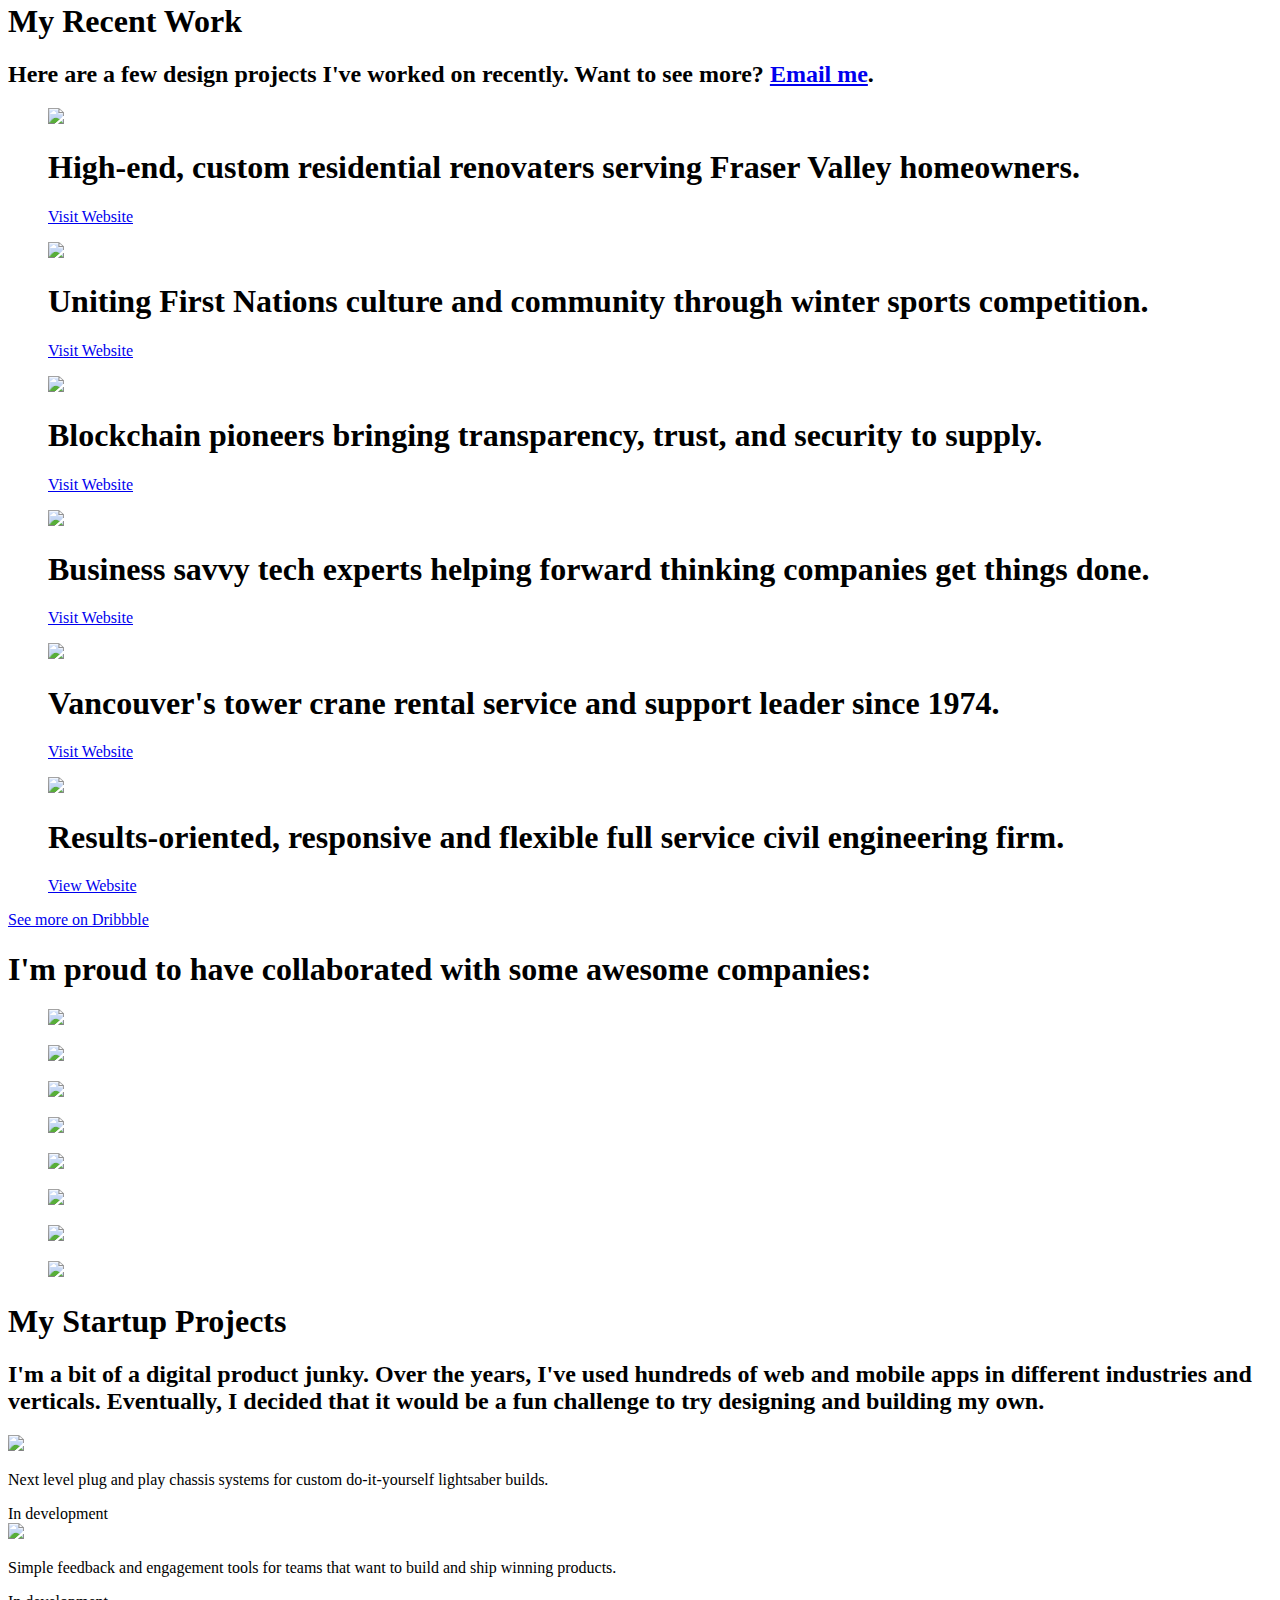
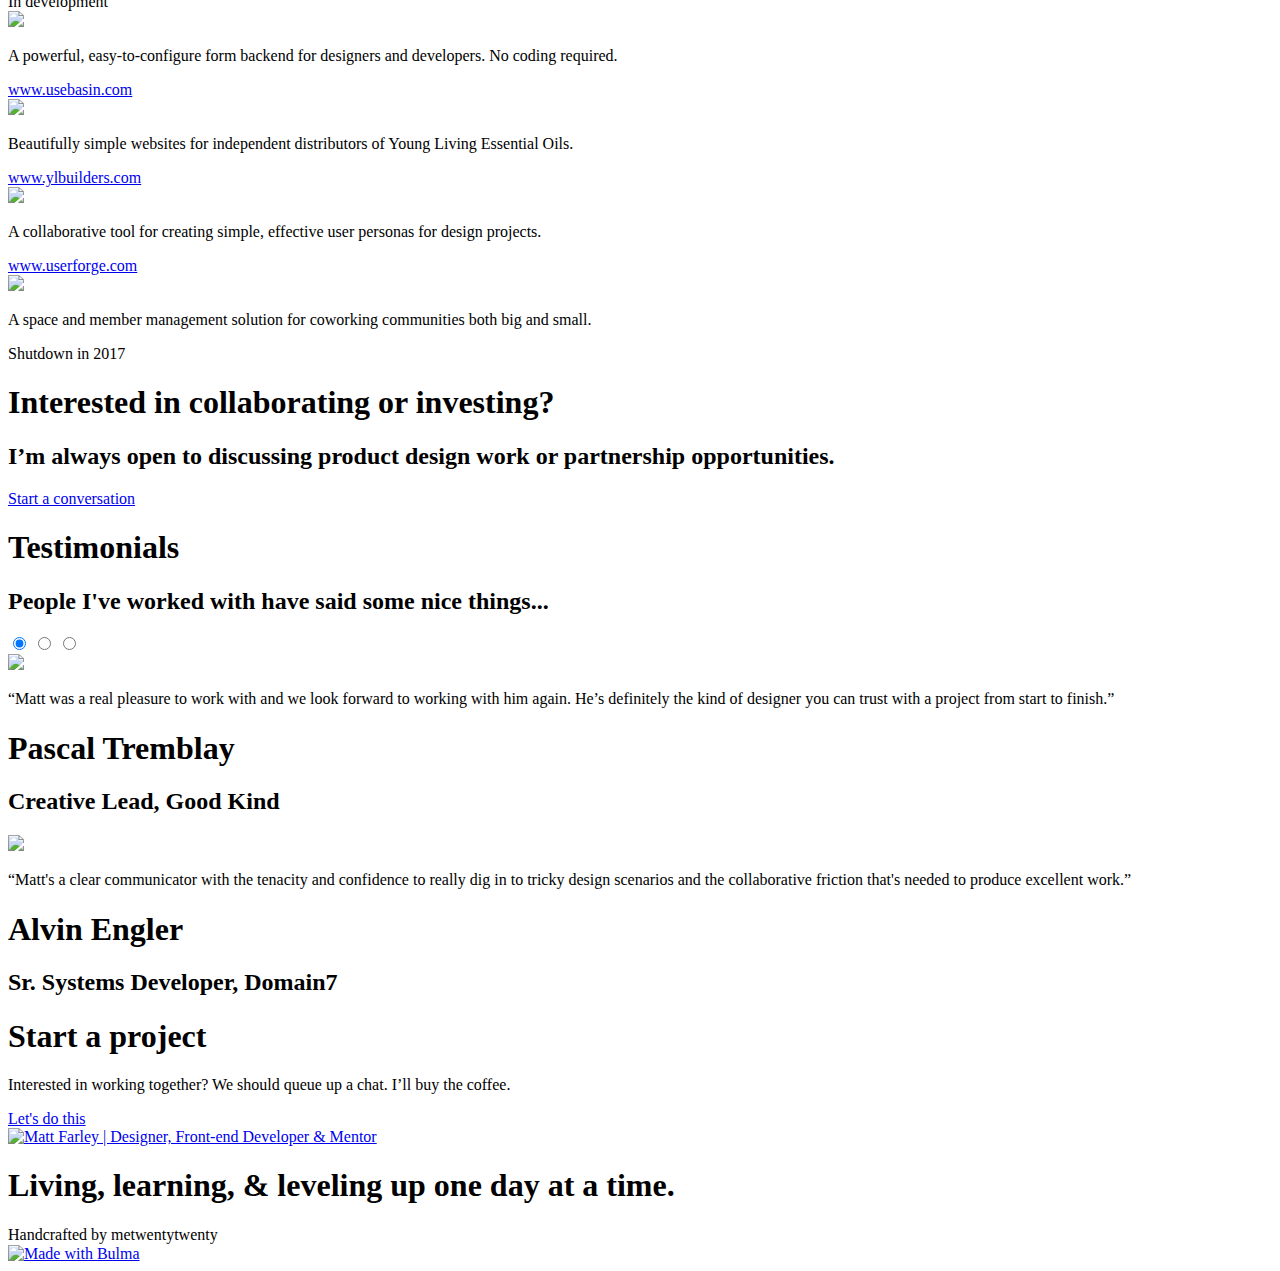
==== commit e81dbd2d: "portifolio image" ====
--- a/index.html
+++ b/index.html
@@ -1,425 +1,359 @@
-<!DOCTYPE html>
-    <html lang="en">
-    <head>
-        <meta charset="UTF-8">
-        <meta name="viewport" content="width=device-width, initial-scale=1.0">
-
-        <!--==================== UNICONS ====================-->
-        <link rel="stylesheet" href="https://unicons.iconscout.com/release/v4.0.0/css/line.css">
-        
-        
-        <!--==================== SWIPER CSS ====================-->
-        <link rel="stylesheet" href="">
-        
-        <!--==================== CSS ====================-->
-        <link rel="stylesheet" href="assets/css/styles.css">
-
-        <title>Responsive Portfolio Website</title>
-    </head>
-    <body>
-        <!--==================== HEADER ====================-->
-        <header class="header" id="header">
-            <nav class="nav container" >
-                <a href="#" class="nav__list grid">Richard</a>
-                <div class="nav__menu" id="nav-menu">
-                    <ul class="nav__list grid">
-                        <li class="nav__item">
-                            <a href="#home" class="nav__link">
-                                <i class="uil uil-estate nav__icon"></i> Home
-
-
-                            </a>
-                        </li>
-                        <li class="nav__item">
-                            <a href="#about" class="nav__link">
-                                <i class="uil uil-user nav__icon"></i> About
-                                
-                            </a>
-                        </li>
-                        <li class="nav__item">
-                            <a href="#skills" class="nav__link">
-                                <i class="uil uil-file-alt nav__icon"></i> Skills
-                            </a>
-                        </li>
-                        <li class="nav__item">
-                            <a href="#services" class="nav__link">
-                                <i class="uil uil-briefcase-alt nav__icon"></i>Services 
-                            </a>
-                        </li>
-                        <li class="nav__item">
-                            <a href="#portifolio" class="nav__link">
-                                <i class="uil uil-scenery nav__icon"></i> Portfolio 
-                                
-                            </a>
-                        </li>
-                        <li class="nav__item">
-                            <a href="#contact" class="nav__link">
-                                <i class="uil uil-message nav__icon"></i> Contactme
-                                
-                            </a>
-                        </li>
-                    </ul>
-                    <i class="uil uil-times nav__close" id="nav-close"></i> 
-
-                </div>
-                <div class="nav__btns">
-                    <div class="nav__toggle" id="nav-toggle">
-                        <i class="uil uil-apps"></i> 
-                    </div>
-
-                </div>
-            </nav>
-            
-        </header>
-
-        <!--==================== MAIN ====================-->
-        <main class="main">
-            <!--==================== HOME ====================-->
-            <section class="home section" id="home">
-                <div class="home__container container grid">
-                    <div class="home_content grid">
-                        <div class="home__social">
-                            <a href="https:www.linkedin.com/" target="_blank" class="home__social-icon">
-                                <i class="uil uil-linkedin-alt"></i>
-
-                            </a>
-                            <a href="https://dribbble.com/" target="_blank" class="home__social-icon">
-                              <i class="uil uil-dribbble"></i>  
-                            </a>
-                            <a href="https://github.com/" target="_blank" class="home__social-icon">
-                                <i class="uil uil-github-alt"></i>
-                            </a>
-                        </div>
-                        <div class="home__img">
-                            <svg class="home__blob"viewBox="0 0 200 187" xmlns="http://www.w3.org/2000/svg" xmlns:xlink="http://www.w3.org/1999/xlink">
-                                <mask id="mask0" mask-type="alpha">
-                                    <path d="M190.312 36.4879C206.582 62.1187 201.309 102.826 182.328 134.186C163.346 165.547 
-                                    130.807 187.559 100.226 186.353C69.6454 185.297 41.0228 161.023 21.7403 129.362C2.45775 
-                                    97.8511 -7.48481 59.1033 6.67581 34.5279C20.9871 10.1032 59.7028 -0.149132 97.9666 
-                                    0.00163737C136.23 0.303176 174.193 10.857 190.312 36.4879Z"/>
-                                </mask>
-                                <g mask="url(#mask0)">
-                                    <path d="M190.312 36.4879C206.582 62.1187 201.309 102.826 182.328 134.186C163.346 
-                                    165.547 130.807 187.559 100.226 186.353C69.6454 185.297 41.0228 161.023 21.7403 
-                                    129.362C2.45775 97.8511 -7.48481 59.1033 6.67581 34.5279C20.9871 10.1032 59.7028 
-                                    -0.149132 97.9666 0.00163737C136.23 0.303176 174.193 10.857 190.312 36.4879Z"/>
-                                    <image class="home__blob-img" x='12'y='18' xlink:href="assets/img/perfil.png"/>
-                                </g>
-                            </svg>
-                            
-                        </div>
-                        <div class="home__data">
-                            <h1 class="home__title">Hi, I'am Richard</h1>
-                            <h3 class="home__subtitle">Web Developer</h3>
-                            <p class="home__description">High level experience in web design and knowledge, producing quality work.</p>
-                            <a href="#contact"  class="button button--flex">
-                                Contact Me <i class="uil uil-message button__icon"></i>
-                            </a>
-                        </div>
-                    </div>
-                    <div class="home__scroll">
-                        <a href="#About" class="home__scroll-button button--flex">
-                            <i class="uil uil-mouse-alt home__scroll-mouse"></i>
-                            <span class="home__scroll-name">Scroll down</span>
-                            <i class="uil uil-arrow-down home__scroll-arrow"></i>
-                        </a>
-
-
-                    </div>
-
-                </div>
-            </section>
-
-            <!--==================== ABOUT ====================-->
-            <section class="about section" id="about">
-                <h2 class="section__title">About Me</h2>
-                <span class="section__subtitle">My introduction</span>
-                <div class="about__container container grid">
-                    <img src="assets/img/about.jpg" alt="" class="about__img">
-                    <div class="about__data">
-                        <p class="about__description">web developer, with extensive .....</p>
-                        <div class="about__info">
-                            <div>
-                                <span class="abaut__info-title">08+</span>
-                                <span class="about__info-name">years <br> experience </span>
-                            </div>
-                            <div>
-                                <span class="abaut__info-title">20+</span>
-                                <span class="about__info-name">Completed <br> project </span>
-                            </div>
-                            <div>
-                                <span class="abaut__info-title">05+</span>
-                                <span class="about__info-name">Companies <br> eworked </span>
-                            </div>
-
-                        </div>
-                        <div class="about__buttons">
-                            <a download="" href="assets/pdf/Alexa-Cv.pdf" class="button button--flex">
-                                download CV<i class="uil uil-download-alt button__icon"></i>
-                            </a>
-                        
-                        </div>
-                    </div>
-                </div>
-
-        
-            </section>
-
-            <!--==================== SKILLS ====================-->
-            <section class="skills section" id="skills">
-                <h2 class="section__title">Skills</h2>
-                <span class="section__subtitle">My technical level</span>
-                <div class="skills__container container grid">
-                    <div>
-                         <!--==================== SKILLS 1 ====================-->
-                         <div class="skills__content skills__open">
-                             <div class="skills__header">
-                                 <i class="uil uil-brackets-curly skills__icon"></i>
-                                 <div>
-                                     <h1 class="skills__title">Frontend Developer</h1>
-                                     <span class="skills__subtitle">More than 4 years</span>
-                                 </div>
-                                 <i class="uil uil-angle-down skills__arrow"></i>
-                             </div>
-                             <div class="skills__list grid">
-                                 <div class="skills__data">
-                                     <div class="skills__titles">
-                                         <h3 class="skills__name">HTML </h3>
-                                         <span class="skills__number">90%</span>
-                                     </div>
-                                     <div class="skills__bar">
-                                         <span class="skills__percentage skills__html"></span>
-                                     </div>
-                                 </div>
-
-                                 <div class="skills__data">
-                                    <div class="skills__titles">
-                                        <h3 class="skills__name">CSS</h3>
-                                        <span class="skills__number">80%</span>
-                                    </div>
-                                    <div class="skills__bar">
-                                        <span class="skills__percentage skills__css"></span>
-                                    </div>
-                                </div>
-
-                                <div class="skills__data">
-                                    <div class="skills__titles">
-                                        <h3 class="skills__name">JavaScript</h3>
-                                        <span class="skills__number">60%</span>
-                                    </div>
-                                    <div class="skills__bar">
-                                        <span class="skills__percentage skills__js"></span>
-                                    </div>
-                                </div>
-
-                                <div class="skills__data">
-                                    <div class="skills__titles">
-                                        <h3 class="skills__name">React</h3>
-                                        <span class="skills__number">85%</span>
-                                    </div>
-                                    <div class="skills__bar">
-                                        <span class="skills__percentage skills__react"></span>
-                                    </div>
-                                </div>
-                             </div>
-                         </div>
-                         <!--==================== SKILLS 2 ====================-->
-                         <div class="skills__content skills__close" >
-                            <div class="skills__header">
-                                <i class="uil uil-server-network skills__icon"></i>
-                                <div>
-                                    <h1 class="skills__title">Backend Developer</h1>
-                                    <span class="skills__subtitle">More than 2 years</span>
-                                </div>
-                                <i class="uil uil-angle-down skills__arrow"></i>
-                            </div>
-                            <div class="skills__list grid">
-                                <div class="skills__data">
-                                    <div class="skills__titles">
-                                        <h3 class="skills__name">PHP </h3>
-                                        <span class="skills__number">80%</span>
-                                    </div>
-                                    <div class="skills__bar">
-                                        <span class="skills__percentage skills__php"></span>
-                                    </div>
-                                </div>
-
-                                <div class="skills__data">
-                                   <div class="skills__titles">
-                                       <h3 class="skills__name">Node Js</h3>
-                                       <span class="skills__number">70%</span>
-                                   </div>
-                                   <div class="skills__bar">
-                                       <span class="skills__percentage skills__node"></span>
-                                   </div>
-                               </div>
-
-                               <div class="skills__data">
-                                   <div class="skills__titles">
-                                       <h3 class="skills__name">Firebase</h3>
-                                       <span class="skills__number">90%</span>
-                                   </div>
-                                   <div class="skills__bar">
-                                       <span class="skills__percentage skills__firebase"></span>
-                                   </div>
-                               </div>
-
-                               <div class="skills__data">
-                                   <div class="skills__titles">
-                                       <h3 class="skills__name">Python</h3>
-                                       <span class="skills__number">55%</span>
-                                   </div>
-                                   <div class="skills__bar">
-                                       <span class="skills__percentage skills__python"></span>
-                                   </div>
-                               </div>
-                            </div>
-                        </div>
-                    </div>
-                              <!--==================== SKILLS 3 ====================-->
-                    <div>
-                        <div class="skills__content skills__close">
-                            <div class="skills__header">
-                                <i class="uil uil-swatchbook skills__icon"></i>
-                                <div>
-                                    <h1 class="skills__title">Designer</h1>
-                                    <span class="skills__subtitle">More than 5 years</span>
-                                </div>
-                                <i class="uil uil-angle-down skills__arrow"></i>
-                            </div>
-                            <div class="skills__list grid">
-                                <div class="skills__data">
-                                    <div class="skills__titles">
-                                        <h3 class="skills__name">figma </h3>
-                                        <span class="skills__number">80%</span>
-                                    </div>
-                                    <div class="skills__bar">
-                                        <span class="skills__percentage skills__figma"></span>
-                                    </div>
-                                </div>
-
-                                <div class="skills__data">
-                                   <div class="skills__titles">
-                                       <h3 class="skills__name">Sketch</h3>
-                                       <span class="skills__number">85%</span>
-                                   </div>
-                                   <div class="skills__bar">
-                                       <span class="skills__percentage skills__sketch"></span>
-                                   </div>
-                               </div>
-
-                               <div class="skills__data">
-                                   <div class="skills__titles">
-                                       <h3 class="skills__name">Photoshop</h3>
-                                       <span class="skills__number">85%</span>
-                                   </div>
-                                   <div class="skills__bar">
-                                       <span class="skills__percentage skills__photoshop"></span>
-                                   </div>
-                               </div>
-
-                               
-                            </div>
-                        </div>
-
-                    </div>
-
-                </div>
-
-
-            </section>
-
-            <!--==================== QUALIFICATION ====================-->
-            <section class="qualification section">
-                <h2 class="section__title">qualification</h2>
-                <span class="section__subtitle">My personal Journey</span>
-
-                <div class="qualification__container container">
-                    <div class="qualification_tabs">
-                    <div class="qualification__button button--flex">
-                        <i class="uil uil-graduation-cap qualification__icon"></i>
-                        Education
-                    </div>
-                    <div class="qualification__button button--flex">
-                        <i class="uil uil-briefcase-alt qualification__icon"></i>
-                        Work
-                    </div>
-                    </div>
-
-                    <div class="qualification__section">
-                        
-                     <!--==================== QUALIFICATION Content 1====================-->
-                     <div class="qualification__section">
-                         <!--==================== QUALIFICATION Content 1====================-->
-                         <div class="qualification__data">
-                             <div>
-                                 <h3 class="qualification__title">Software Enginner</h3>
-                                 <span class="qualification__subtitle">Rwanda - Adventist Univerrsity of Central Africa</span>
-                                 <div class="qualification__calendar">
-                                     <i class="uil uil-calendar-alt"></i>
-                                     2018 - 2022
-                                 </div>
-                             </div>
-                             <div>
-                                 <span class="qualification__rounder"></span>
-                                 <span class="qualification__line"></span>
-                             </div>
-
-                             
-                        </div>
-                     </div>
-   
-
-                    </div>
-                </div>
-
-
-            </section>
-
-            <!--==================== SERVICES ====================-->
-            <section class="services section" id="services">
-                
-
-            </section>
-
-            <!--==================== PORTFOLIO ====================-->
-            <section class="portfolio section" id="portfolio">
-                
-
-            </section>
-
-            <!--==================== PROJECT IN MIND ====================-->
-            <section class="project section">
-
-
-            </section>
-
-            <!--==================== TESTIMONIAL ====================-->
-            <section class="testimonial section">
-                
-
-            </section>
-
-            <!--==================== CONTACT ME ====================-->
-            <section class="contact section" id="contact">
-
-
-            </section>
-        </main>
-
-        <!--==================== FOOTER ====================-->
-        <footer class="footer">
-
-            
-        </footer>
-        
-        <!--==================== SCROLL TOP ====================-->
-        
-
-        <!--==================== SWIPER JS ====================-->
-        <script src=""></script>
-
-        <!--==================== MAIN JS ====================-->
-        <script src="assets/js/main.js"></script>
-    </body>
+<!DOCTYPE html>
+<html>
+  <head>
+    <title>Matt Farley | Designer, Front-end Developer &amp; Mentor
+    </title>
+    <meta charset="utf-8">
+    <meta name="viewport" content="width=device-width, initial-scale=1">
+    <meta http-equiv="x-ua-compatible" content="ie=edge">
+    <meta property="og:title" content="Matt Farley">
+    <meta name="author" content="Matt Farley">
+    <meta property="og:locale" content="en_US">
+    <meta name="description" content="Designer, Front-end Developer &amp; Mentor">
+    <meta property="og:description" content="Designer, Front-end Developer &amp; Mentor">
+    <link rel="canonical" href="https://mattfarley.ca">
+    <meta property="og:url" content="http://mattfarley.ca">
+    <meta property="og:site_name" content="Matt Farley">
+    <meta property="og:image" content="http://mattfarley.ca/img/og_thumbnail.png">
+    <meta name="twitter:card" content="summary">
+    <meta name="twitter:site" content="@farleymatters">
+    <meta name="twitter:creator" content="@farleymatters">
+    <meta name="twitter:title" content="Matt Farley">
+    <meta name="twitter:description" content="Designer, Front-end Developer &amp; Mentor. I design and code beautifully simple things, and I love what I do.">
+    <meta name="twitter:image" content="http://mattfarley.ca/img/og_thumbnail.png">
+    <meta name="twitter:image:alt" content="Matt Farley">
+    <link href="img/favicon-32.png" rel="shortcut icon" type="image/png">
+    <link rel="stylesheet" href="css/main.css">
+    <link href="https://assets.calendly.com/assets/external/widget.css" rel="stylesheet">
+    <script type="application/ld+json">
+      {"@context":"http://schema.org","@type":"Website","name":"Matt Farley","headline":"Matt Farley","author":{"@type":"Person","name":"Matt Farley"},"description":"Designer, Front-end Developer &amp; Mentor","url":"http://mattfarley.ca/"}
+      
+    </script>
+    <script src="https://kit.fontawesome.com/9bdc906322.js"></script>
+  </head>
+  <body>
+    <nav class="navbar is-transparent" role="navigation" aria-label="main navigation">
+      <div class="container">
+        <div class="navbar-brand"><a class="navbar-item" href="/"><img src="img/mf-logo.svg" alt="Matt Farley | Designer, Front-end Developer &amp; Mentor" height="48"></a><a class="navbar-burger" role="button" aria-label="menu" aria-expanded="false" data-target="#navMenu"><span aria-hidden="true"></span><span aria-hidden="true"></span><span aria-hidden="true"></span></a></div>
+        <div class="navbar-menu" id="navMenu">
+          <div class="navbar-start"></div>
+          <div class="navbar-end"><a class="navbar-item" href="/mentorship.html">Mentorship</a>
+            <div class="navbar-item"><a class="button is-primary is-outlined is-rounded" href="/contact">Say Hello</a></div>
+          </div>
+        </div>
+      </div>
+    </nav>
+    <section class="hero is-white has-text-centered">
+      <div class="hero-body">
+        <div class="container">
+          <div class="columns is-centered">
+            <div class="column">
+              <h1 class="title is-spaced is-size-1-desktop is-size-2-tablet is-size-3-mobile">Designer, Front-end Developer &amp; Mentor</h1>
+              <h2 class="subtitle is-size-4-desktop">I design and code beautifully simple things, and I love what I do.</h2><img class="avatar" src="img/mf-avatar.svg">
+            </div>
+          </div>
+        </div>
+      </div>
+      <div class="hero-foot">
+        <div class="container"><img class="is-bottom" src="img/hero.svg"></div>
+      </div>
+    </section>
+    <section class="section is-medium is-primary has-text-centered is-long">
+      <div class="container">
+        <div class="columns is-centered">
+          <div class="column is-three-fifths">
+            <h1 class="title is-spaced is-size-3-desktop is-size-4-mobile">Hi, I’m Matt. Nice to meet you.</h1>
+            <h2 class="subtitle is-size-5-desktop">Since beginning my journey as a freelance designer nearly 10 years ago, I've done remote work for agencies, consulted for startups, and collaborated with talented people to create digital products for both business and consumer use. I'm quietly confident, naturally curious, and perpetually working on improving my chops one design problem at a time.</h2>
+          </div>
+        </div>
+      </div>
+    </section>
+    <section class="section skills has-text-centered">
+      <div class="container is-narrow">
+        <div class="box">
+          <div class="content">
+            <div class="columns is-centered">
+              <div class="column">
+                <figure class="image"><img class="is-skill-icon" src="img/icons/designer.svg"></figure>
+                <h1 class="title is-size-4 is-spaced">Designer</h1>
+                <p>I value simple content structure, clean design patterns, and thoughtful interactions.</p>
+                <p class="list-title has-text-primary has-text-weight-normal">Things I enjoy designing:</p>
+                <p>UX, UI, Web, Mobile, Apps, Logos</p>
+                <p class="list-title has-text-primary has-text-weight-normal">Design Tools:</p>
+                <ul>
+                  <li>Balsamiq Mockups</li>
+                  <li>Figma</li>
+                  <li>Invision</li>
+                  <li>Marvel</li>
+                  <li>Pen &amp; Paper</li>
+                  <li>Sketch</li>
+                  <li>Webflow</li>
+                  <li>Zeplin</li>
+                </ul>
+              </div>
+              <div class="column">
+                <figure class="image"><img class="is-skill-icon" src="img/icons/frontend.svg"></figure>
+                <h1 class="title is-size-4 is-spaced">Front-end Developer</h1>
+                <p>I like to code things from scratch, and enjoy bringing ideas to life in the browser.</p>
+                <p class="list-title has-text-primary has-text-weight-normal">Languages I speak:</p>
+                <p>HTML, Pug, Slim, CSS, Sass, Less</p>
+                <p class="list-title has-text-primary has-text-weight-normal">Dev Tools:</p>
+                <ul>
+                  <li>Atom</li>
+                  <li>Bitbucket</li>
+                  <li>Bootstrap</li>
+                  <li>Bulma</li>
+                  <li>Codekit</li>
+                  <li>Codepen</li>
+                  <li>Github</li>
+                  <li>Gitlab</li>
+                  <li>Terminal</li>
+                </ul>
+              </div>
+              <div class="column"> 
+                <figure class="image"><img class="is-skill-icon" src="img/icons/mentor.svg"></figure>
+                <h1 class="title is-size-4 is-spaced">Mentor</h1>
+                <p>I genuinely care about people, and love helping fellow designers work on their craft.</p>
+                <p class="list-title has-text-primary has-text-weight-normal">Experiences I draw from:</p>
+                <p>UX/UI, Product design, Freelancing</p>
+                <p class="list-title has-text-primary has-text-weight-normal">Mentor Stats:</p>
+                <ul>
+                  <li>5 years experience</li>
+                  <li>26 short courses</li>
+                  <li>42 bootcamps</li>
+                  <li>125+ students</li>
+                  <li>1,400+ mentor sessions</li>
+                  <li>60+ group critiques</li>
+                  <li>12,000+ comments</li>
+                </ul>
+              </div>
+            </div>
+          </div>
+        </div>
+      </div>
+    </section>
+    <section class="section projects is-medium is-white has-text-centered">
+      <div class="container is-narrow">
+        <h1 class="title is-spaced is-size-3-desktop is-size-4-mobile">My Recent Work</h1>
+        <h2 class="subtitle is-size-5-desktop">Here are a few design projects I've worked on recently. Want to see more? <a href="/cdn-cgi/l/email-protection#a6cbc7d2d2e6d6c3c8c2c3c7d0c9d488c5c9cb">Email me</a>.</h2>
+        <div class="project-grid">  
+          <div class="columns is-multiline is-mobile">
+            <div class="column is-12-mobile is-half-tablet is-one-third-desktop">
+              <figure class="image is-3by2"><img class="project-thumb" src="img/projects/wfdesignbuild.png">
+                <figcaption>
+                  <h1 class="title is-size-5 is-size-4-widescreen">High-end, custom residential renovaters serving Fraser Valley homeowners.</h1><a class="button is-primary is-outlined is-rounded" href="https://wfdesignbuild.com" target="_blank"><span>Visit Website</span><span class="icon"><i class="fas fa-angle-right"></i></span></a>
+                </figcaption>
+                <div class="overlay"></div>
+              </figure>
+            </div>
+            <div class="column is-12-mobile is-half-tablet is-one-third-desktop"> 
+              <figure class="image is-3by2"><img class="project-thumb" src="img/projects/awg2020.png">
+                <figcaption>
+                  <h1 class="title is-size-5 is-size-4-widescreen">Uniting First Nations culture and community through winter sports competition.</h1><a class="button is-primary is-outlined is-rounded" href="http://awg2020.org/" target="_blank"><span>Visit Website</span><span class="icon"><i class="fas fa-angle-right"></i></span></a>
+                </figcaption>
+                <div class="overlay"></div>
+              </figure>
+            </div>
+            <div class="column is-12-mobile is-half-tablet is-one-third-desktop">
+              <figure class="image is-3by2"><img class="project-thumb" src="img/projects/chronicled.png">
+                <figcaption>
+                  <h1 class="title is-size-5 is-size-4-widescreen">Blockchain pioneers bringing transparency, trust, and security to supply.</h1><a class="button is-primary is-outlined is-rounded" href="https://www.chronicled.org/" target="_blank"><span>Visit Website</span><span class="icon"><i class="fas fa-angle-right"></i></span></a>
+                </figcaption>
+                <div class="overlay"></div>
+              </figure>
+            </div>
+            <div class="column is-12-mobile is-half-tablet is-one-third-desktop">
+              <figure class="image is-3by2"><img class="project-thumb" src="img/projects/glcsolutions.png">
+                <figcaption>
+                  <h1 class="title is-size-5 is-size-4-widescreen">Business savvy tech experts helping forward thinking companies get things done.</h1><a class="button is-primary is-outlined is-rounded" href="http://glcsolutions.ca"><span>Visit Website</span><span class="icon"><i class="fas fa-angle-right"></i></span></a>
+                </figcaption>
+                <div class="overlay"></div>
+              </figure>
+            </div>
+            <div class="column is-12-mobile is-half-tablet is-one-third-desktop"> 
+              <figure class="image is-3by2"><img class="project-thumb" src="img/projects/coupal.png">
+                <figcaption>
+                  <h1 class="title is-size-5 is-size-4-widescreen">Vancouver's tower crane rental service and support leader since 1974.</h1><a class="button is-primary is-outlined is-rounded" href="http://coupalcranes.com/" target="_blank"><span>Visit Website</span><span class="icon"><i class="fas fa-angle-right"></i></span></a>
+                </figcaption>
+                <div class="overlay"></div>
+              </figure>
+            </div>
+            <div class="column is-12-mobile is-half-tablet is-one-third-desktop"> 
+              <figure class="image is-3by2"><img class="project-thumb" src="img/projects/wedlerengineering.png">
+                <figcaption>
+                  <h1 class="title is-size-5 is-size-4-widescreen">Results-oriented, responsive and flexible full service civil engineering firm.</h1><a class="button is-primary is-outlined is-rounded" href="http://wedler.com" target="_blank"><span>View Website</span><span class="icon"><i class="fas fa-angle-right"></i></span></a>
+                </figcaption>
+                <div class="overlay"></div>
+              </figure>
+            </div>
+          </div>
+        </div>
+        <div class="columns is-centered">
+          <div class="column"><a class="button is-primary is-outlined is-rounded is-medium" href="https://dribbble.com/mattfarley"><span class="icon"><i class="fab fa-dribbble"></i></span><span>See more on Dribbble</span></a></div>
+        </div>
+      </div>
+    </section>
+    <section class="section clients is-medium is-white has-text-centered has-border-top">
+      <div class="container is-narrow">
+        <div class="columns is-centered">
+          <div class="column is-half">
+            <h1 class="title is-size-3-desktop is-size-4-tablet is-size-5-mobile">I'm proud to have collaborated with some awesome companies:</h1>
+          </div>
+        </div>
+        <div class="client-grid">
+          <div class="columns is-multiline is-mobile">
+            <div class="column is-half-mobile is-one-quarter-tablet">
+              <figure class="image is-2x1"><img class="client-logo" src="img/logos/briteweb.svg"></figure>
+            </div>
+            <div class="column is-half-mobile is-one-quarter-tablet">
+              <figure class="image is-2x1"><img class="client-logo" src="img/logos/goodkind.svg"></figure>
+            </div>
+            <div class="column is-half-mobile is-one-quarter-tablet">
+              <figure class="image is-2x1"><img class="client-logo" src="img/logos/redstamp.svg"></figure>
+            </div>
+            <div class="column is-half-mobile is-one-quarter-tablet">
+              <figure class="image is-2x1"><img class="client-logo" src="img/logos/domain7.svg"></figure>
+            </div>
+            <div class="column is-half-mobile is-one-quarter-tablet">
+              <figure class="image is-2x1"><img class="client-logo" src="img/logos/designlab.png"></figure>
+            </div>
+            <div class="column is-half-mobile is-one-quarter-tablet">
+              <figure class="image is-2x1"><img class="client-logo" src="img/logos/chronicled.svg"></figure>
+            </div>
+            <div class="column is-half-mobile is-one-quarter-tablet">
+              <figure class="image is-2x1"><img class="client-logo" src="img/logos/bldrs.png"></figure>
+            </div>
+            <div class="column is-half-mobile is-one-quarter-tablet">
+              <figure class="image is-2x1"><img class="client-logo" src="img/logos/serpmetrics.svg"></figure>
+            </div>
+          </div>
+        </div>
+      </div>
+    </section>
+    <section class="section is-medium is-primary has-text-centered is-long-ish">
+      <div class="container">
+        <div class="columns is-centered">
+          <div class="column is-three-fifths">
+            <h1 class="title is-spaced is-size-3-desktop is-size-4-mobile">My Startup Projects</h1>
+            <h2 class="subtitle is-size-5-desktop">I'm a bit of a digital product junky. Over the years, I've used hundreds of web and mobile apps in different industries and verticals. Eventually, I decided that it would be a fun challenge to try designing and building my own.</h2>
+          </div>
+        </div>
+      </div>
+    </section>
+    <section class="section startups has-text-centered">
+      <div class="container is-narrow">
+        <div class="startup-grid">
+          <div class="columns is-multiline level">
+            <div class="column is-12-mobile is-half-tablet is-one-third-desktop level-item">
+              <div class="box"><img class="logo" src="img/logos/kybercore.svg">
+                <p>Next level plug and play chassis systems for custom do-it-yourself lightsaber builds.</p><a class="link has-text-primary button" style="border: none; padding: 0; height: 27px;" disabled=""><span class="icon"><i class="fal fa-tools"></i></span><span>In development</span></a>
+              </div>
+            </div>
+            <div class="column is-12-mobile is-half-tablet is-one-third-desktop level-item">
+              <div class="box"><img class="logo" src="img/logos/houston.svg">
+                <p>Simple feedback and engagement tools for teams that want to build and ship winning products.</p><a class="link has-text-primary button" style="border: none; padding: 0; height: 27px;" disabled=""><span class="icon"><i class="fal fa-tools"></i></span><span>In development</span></a>
+              </div>
+            </div>
+            <div class="column is-12-mobile is-half-tablet is-one-third-desktop level-item">
+              <div class="box"><img class="logo" src="img/logos/basin.svg">
+                <p>A powerful, easy-to-configure form backend for designers and developers. No coding required.</p><a class="link has-text-primary" href="https://usebasin.com">www.usebasin.com</a>
+              </div>
+            </div>
+            <div class="column is-12-mobile is-half-tablet is-one-third-desktop level-item">
+              <div class="box"><img class="logo" src="img/logos/ylbuilders.svg">
+                <p>Beautifully simple websites for independent distributors of Young Living Essential Oils.</p><a class="link has-text-primary" href="https://ylbuilders.com">www.ylbuilders.com</a>
+              </div>
+            </div>
+            <div class="column is-12-mobile is-half-tablet is-one-third-desktop level-item">     
+              <div class="box"><img class="logo" src="img/logos/userforge.svg">
+                <p>A collaborative tool for creating simple, effective user personas for design projects.</p><a class="link has-text-primary" href="https://userforge.com">www.userforge.com</a>
+              </div>
+            </div>
+            <div class="column is-12-mobile is-half-tablet is-one-third-desktop level-item">
+              <div class="box"><img class="logo" src="img/logos/dovetail.svg">
+                <p>A space and member management solution for coworking communities both big and small.</p><a class="link has-text-primary button" style="border: none; padding: 0; height: 27px;" disabled=""><span class="icon"><i class="fal fa-sunset"></i></span><span>Shutdown in 2017</span></a>
+              </div>
+            </div>
+          </div>
+        </div>
+        <div class="callout">
+          <div class="columns is-centered">
+            <div class="column">
+              <h1 class="title is-spaced">Interested in collaborating or investing?</h1>
+              <h2 class="subtitle is-size-5-desktop">I’m always open to discussing product design work or partnership opportunities.</h2><a class="button is-primary is-outlined is-rounded is-medium" href="/startup-inquiry">Start a conversation</a>
+            </div>
+          </div>
+        </div>
+      </div>
+    </section>
+    <section class="section testimonials is-medium is-white has-text-centered has-border-top">
+      <div class="container is-narrow">
+        <h1 class="title is-spaced is-size-3-desktop is-size-4-mobile">Testimonials</h1>
+        <h2 class="subtitle is-size-5-desktop">People I've worked with have said some nice things...</h2>
+        <div class="columns is-centered">
+          <div class="column is-two-thirds">
+            <div class="testimonials-slider">                     
+              <input id="carousel-1" type="radio" name="carousel" checked="">
+              <input id="carousel-2" type="radio" name="carousel">
+              <input id="carousel-3" type="radio" name="carousel">
+              <div class="carousel-slides">
+                <div class="carousel-inner">
+                  <div class="carousel-item">
+                    <div class="testimonial-block"><img class="avatar" src="img/avatars/pascal.png">
+                      <p class="quote">“Matt was a real pleasure to work with and we look forward to working with him again. He’s definitely the kind of designer you can trust with a project from start to finish.”</p>
+                      <h1 class="title is-size-5">Pascal Tremblay</h1>
+                      <h2 class="subtitle is-size-6">Creative Lead, Good Kind</h2>
+                    </div>
+                  </div>
+                  <div class="carousel-item">
+                    <div class="testimonial-block"><img class="avatar" src="img/avatars/alvin.png">
+                      <p class="quote">“Matt's a clear communicator with the tenacity and confidence to really dig in to tricky design scenarios and the collaborative friction that's needed to produce excellent work.”</p>
+                      <h1 class="title is-size-5">Alvin Engler</h1>
+                      <h2 class="subtitle is-size-6">Sr. Systems Developer, Domain7</h2>
+                    </div>
+                  </div>
+                </div>
+              </div>
+              <div class="carousel-nav">
+                <label for="carousel-1"></label>
+                <label for="carousel-2"></label>
+              </div>
+            </div>
+          </div>
+        </div>
+      </div>
+    </section>
+    <section class="section call-to-action is-primary has-text-centered">
+      <div class="container is-narrow">
+        <div class="box">
+          <div class="columns level">
+            <div class="column level-item">
+              <h1 class="title">Start a project</h1>
+            </div>
+            <div class="column level-item">
+              <p>Interested in working together? We should queue up a chat. I’ll buy the coffee.</p>
+            </div>
+            <div class="column level-item"><a class="button is-primary is-outlined is-rounded is-medium" href="/project-planner">Let's do this</a></div>
+          </div>
+        </div>
+      </div>
+    </section>
+    <footer class="section is-primary is-small has-text-centered">
+      <div class="container is-narrow"><a class="logo" href="/"><img src="img/mf-logo-white.svg" alt="Matt Farley | Designer, Front-end Developer &amp; Mentor" height="48"></a>
+        <div class="columns is-centered"> 
+          <div class="column is-one-third">
+            <h1 class="title is-size-4-touch">Living, learning, &amp; leveling up one day at a time.</h1>
+          </div>
+        </div>
+        <div class="social-icons">
+          <p class="field"><a class="button is-medium" href="https://twitter.com/farleymatters" target="_blank"><span class="icon is-small"><i class="fab fa-twitter fa-fw"></i></span></a><a class="button is-medium" href="https://dribbble.com/mattfarley" target="_blank"><span class="icon is-small"><i class="fab fa-dribbble fa-fw"></i></span></a><a class="button is-medium" href="https://www.linkedin.com/in/matthew-farley-32526014/" target="_blank"><span class="icon is-small"><i class="fab fa-linkedin-in fa-fw"></i></span></a><a class="button is-medium" href="https://angel.co/mattfarley" target="_blank"><span class="icon is-small"><i class="fab fa-angellist fa-fw"></i></span></a><a class="button is-medium" href="https://www.producthunt.com/@farleymatters" target="_blank"><span class="icon is-small"><i class="fab fa-product-hunt fa-fw"></i></span></a><a class="button is-medium" href="/cdn-cgi/l/email-protection#7b161a0f0f3b0b1e151f1e1a0d140955181416" target="_blank"><span class="icon is-small"><i class="far fa-envelope fa-fw"></i></span></a></p>
+        </div>
+        <div class="copyright">Handcrafted by me<span class="icon has-white-text" style="vertical-align:middle;"><i class="far fa-copyright"></i></span>twentytwenty</div>
+        <div class="made-by-bulma"><a href="https://bulma.io"><img src="https://bulma.io/images/made-with-bulma--white.png" alt="Made with Bulma" width="163" height="31"></a></div>
+      </div>
+    </footer>
+    <script data-cfasync="false" src="/cdn-cgi/scripts/5c5dd728/cloudflare-static/email-decode.min.js"></script><script src="js/main-min.js"></script>
+    <script src="https://assets.calendly.com/assets/external/widget.js" type="text/javascript"></script>
+    <script src="https://usebasin.com/f/363b98eca5af/ahoy.js" async="" defer=""></script>
+  </body>
 </html>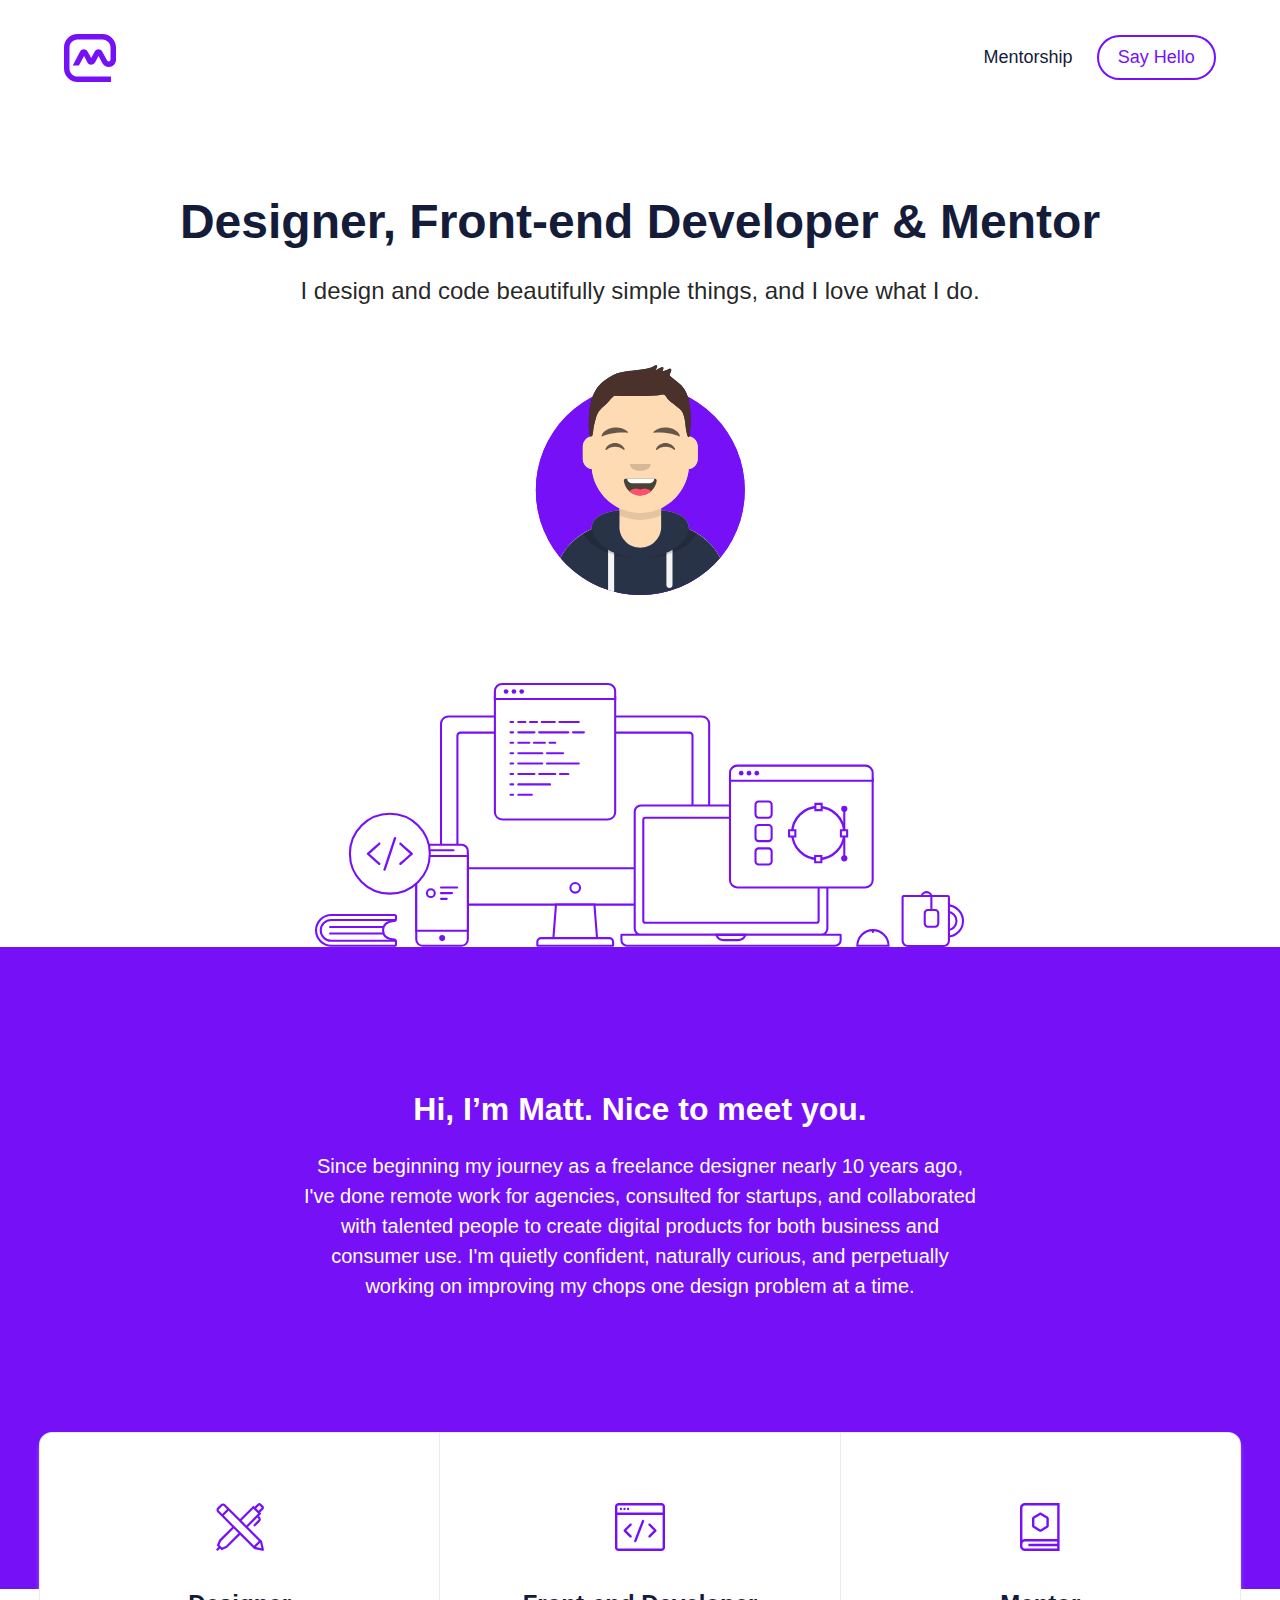
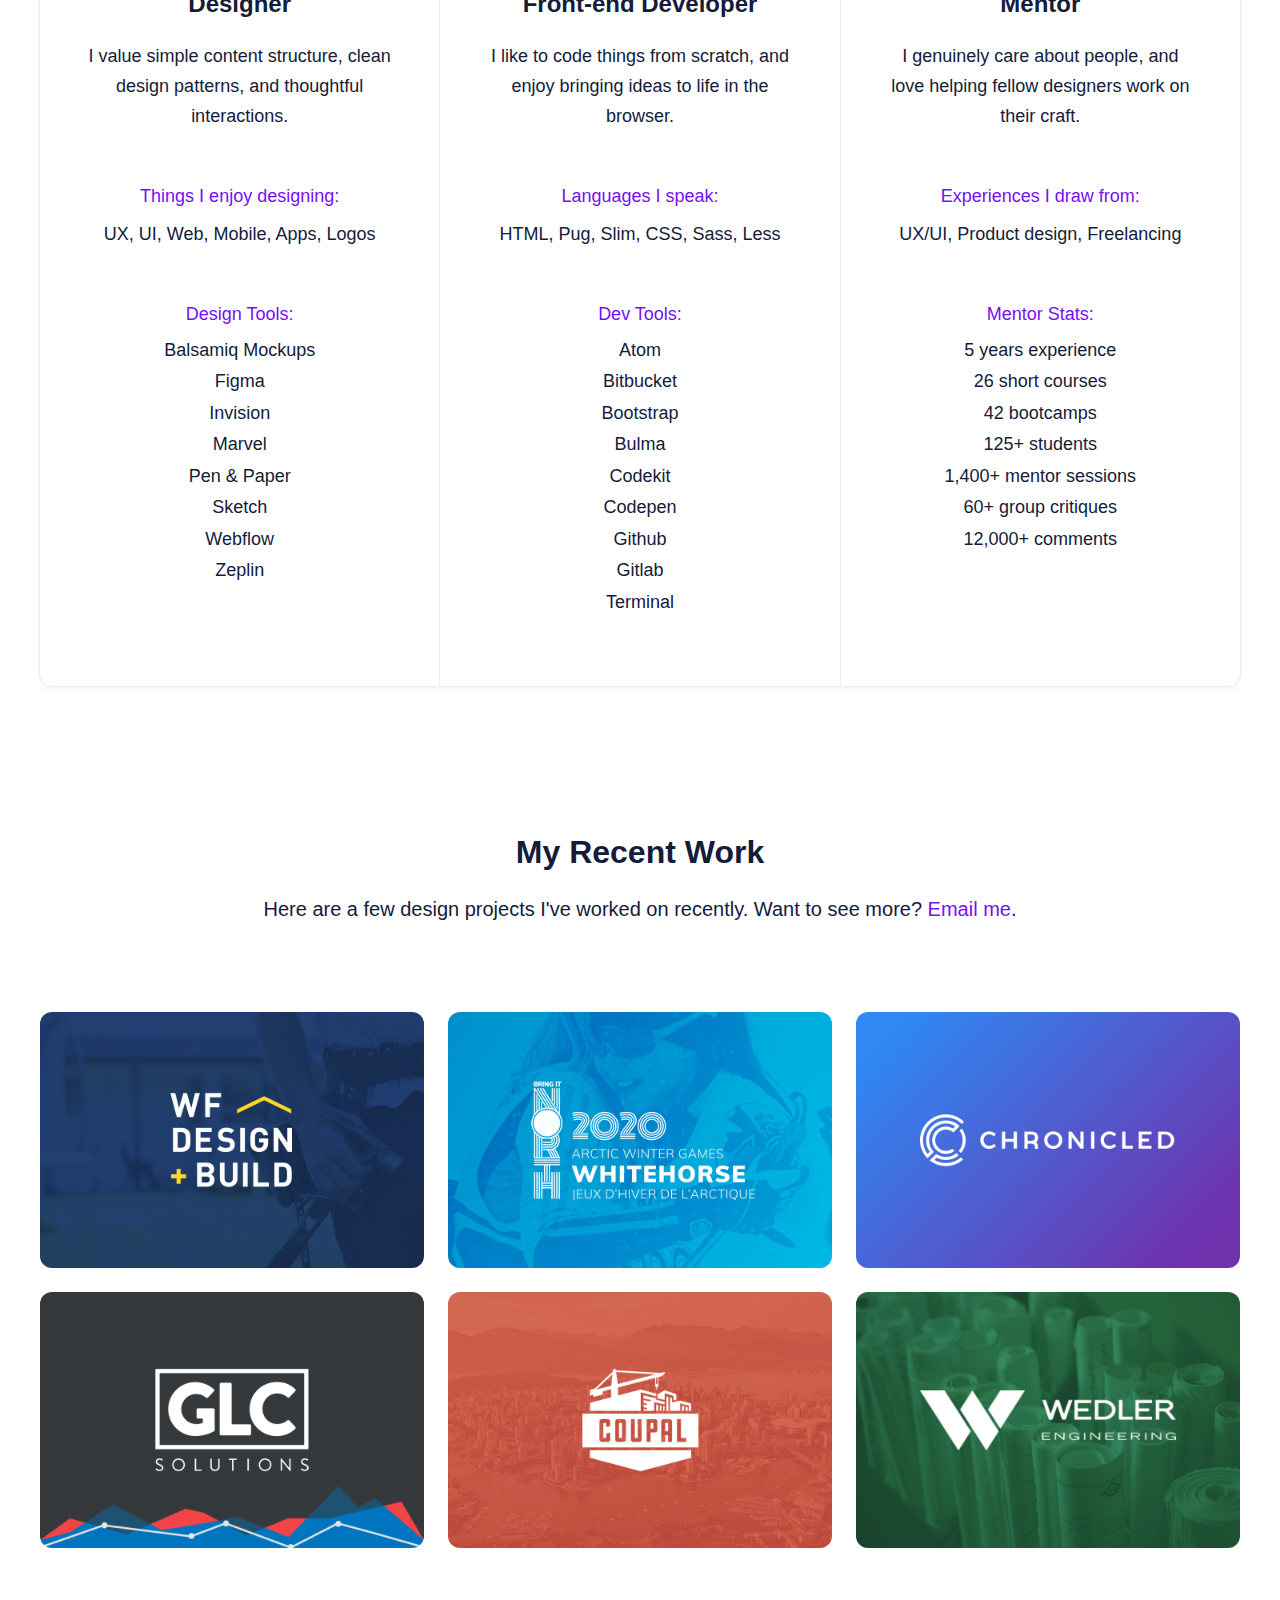
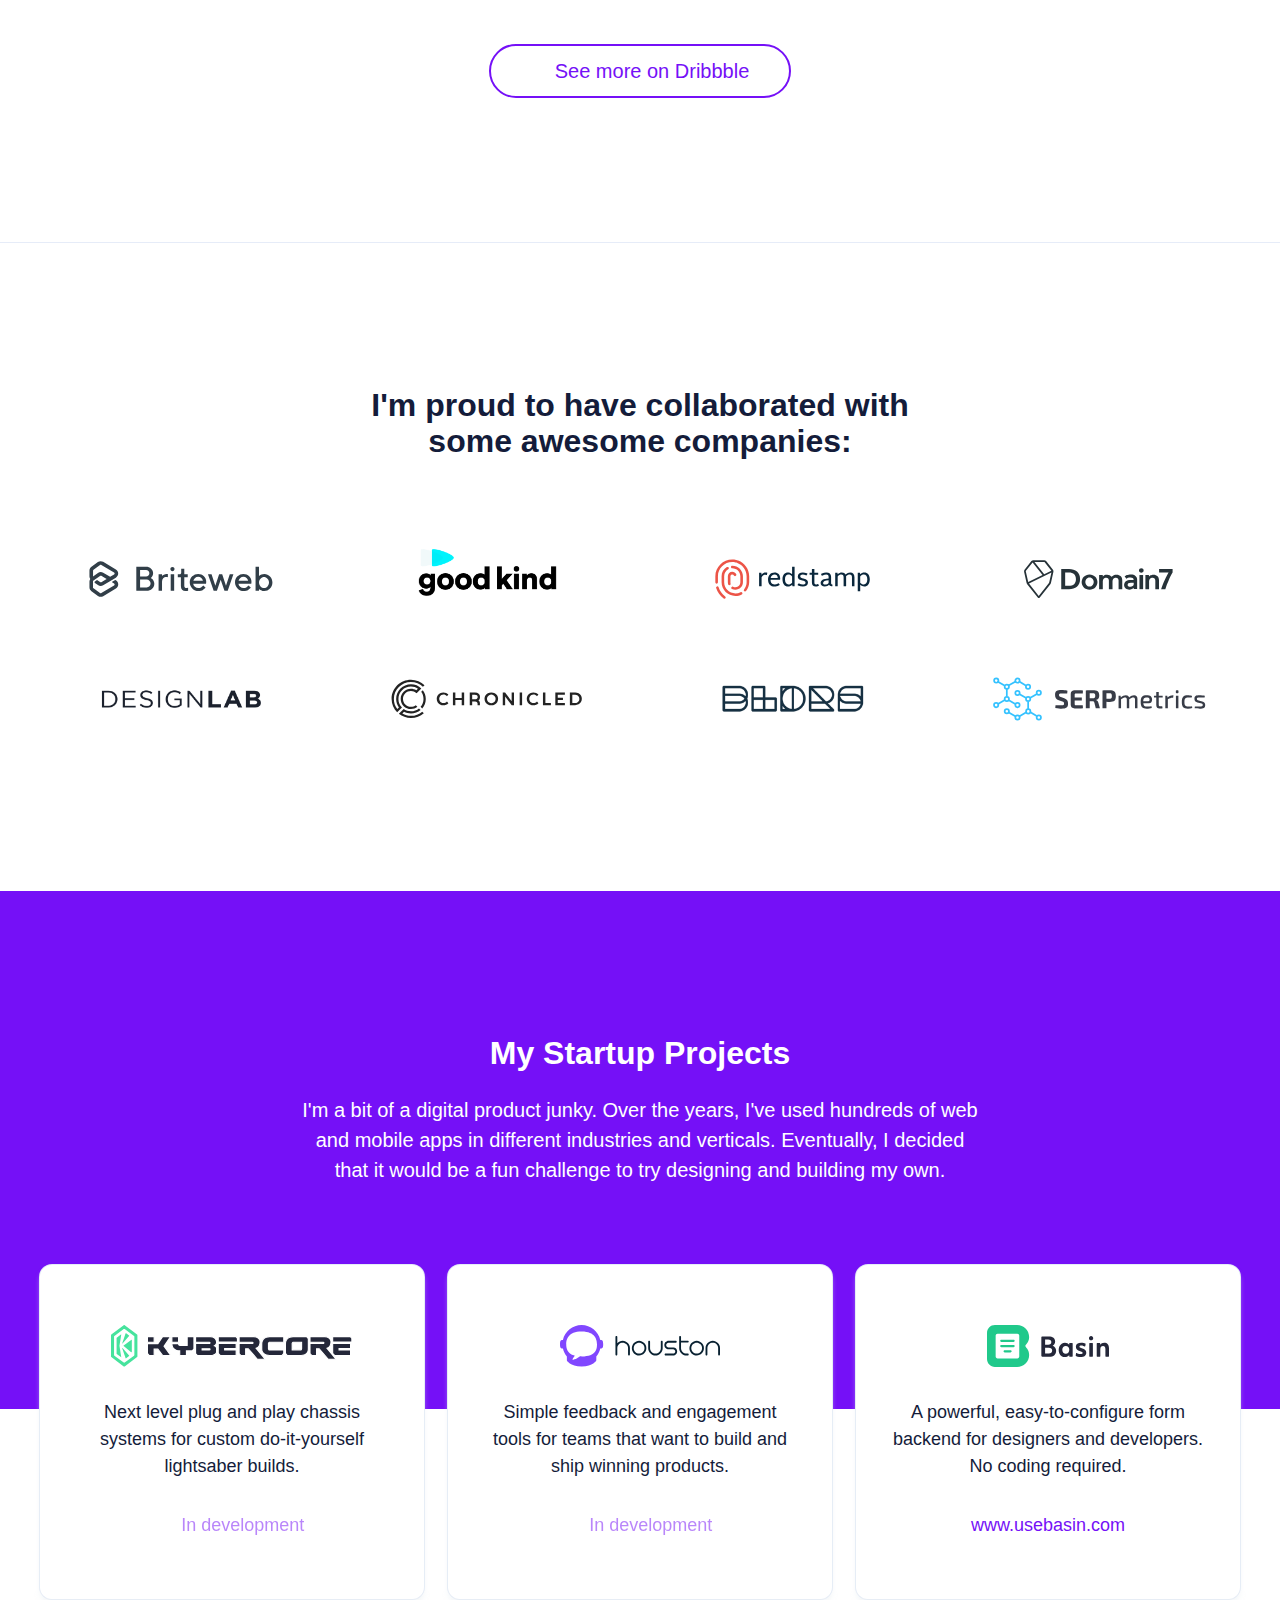
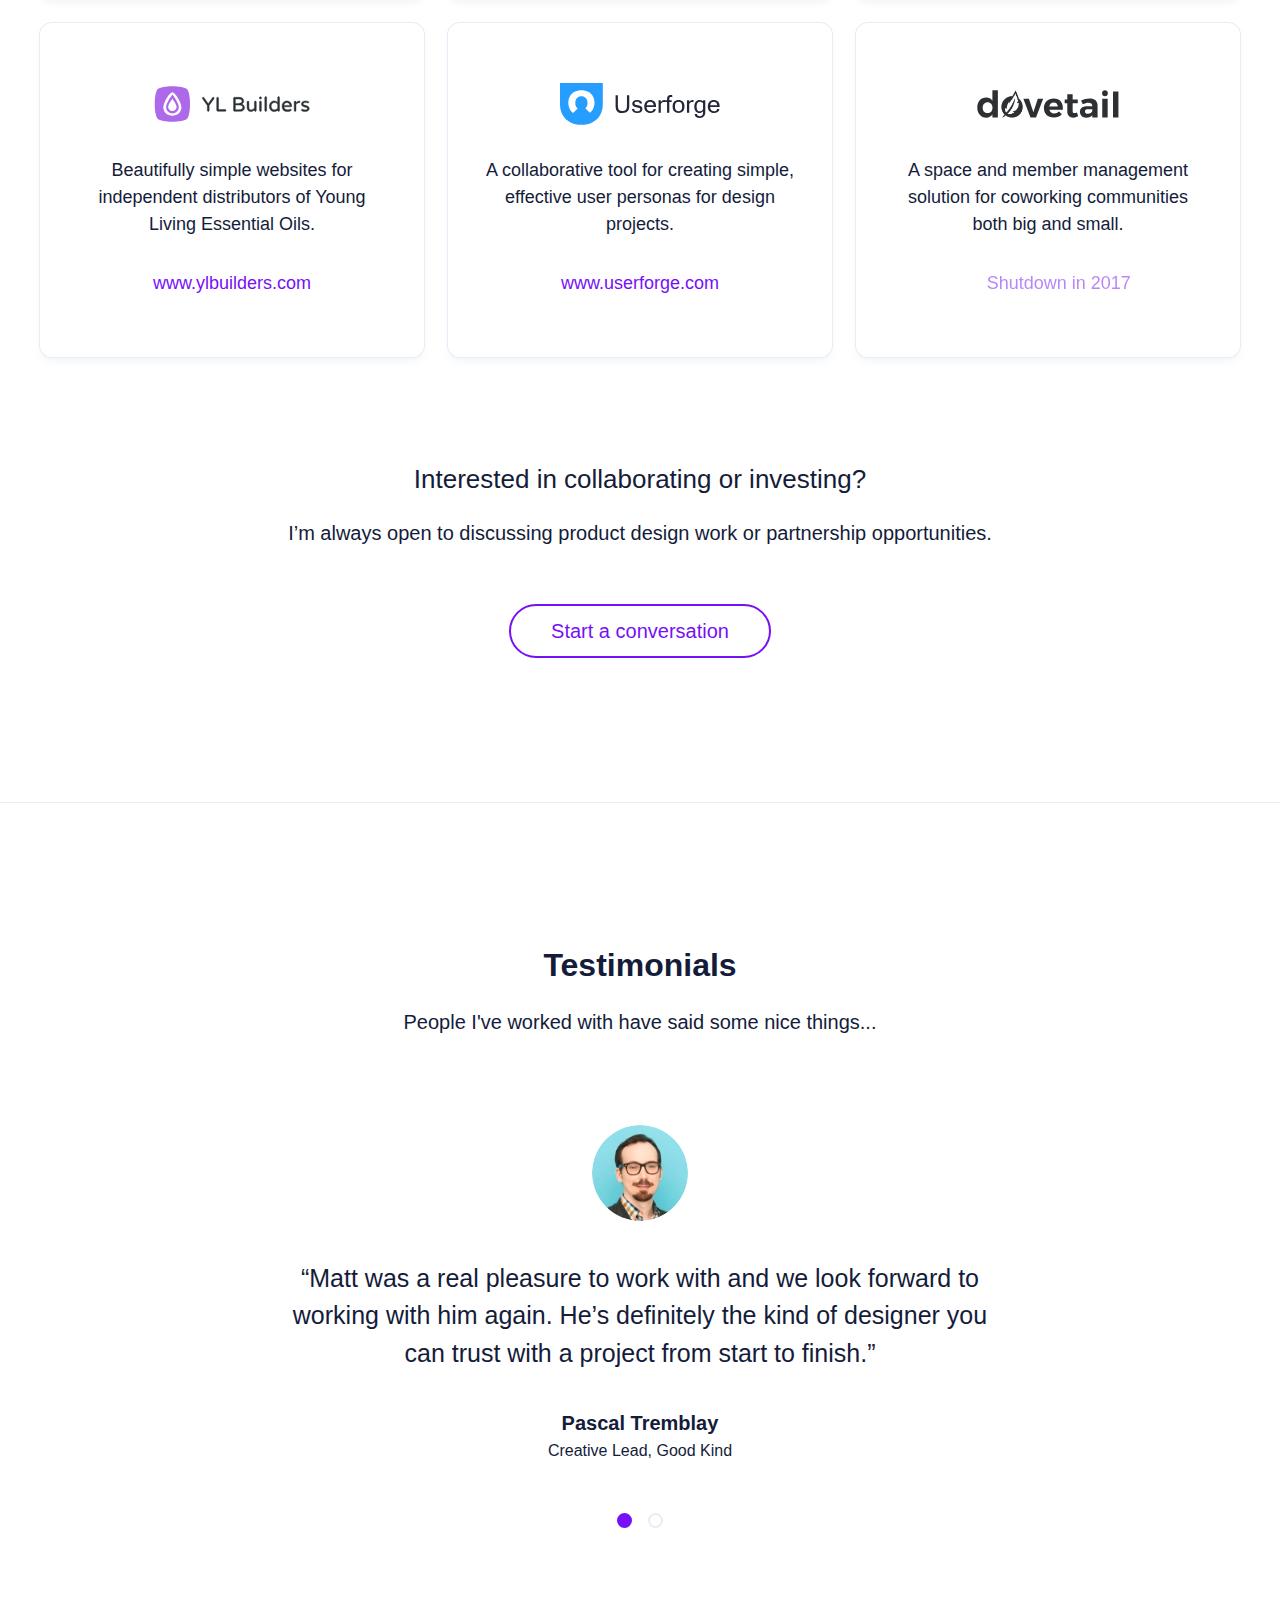
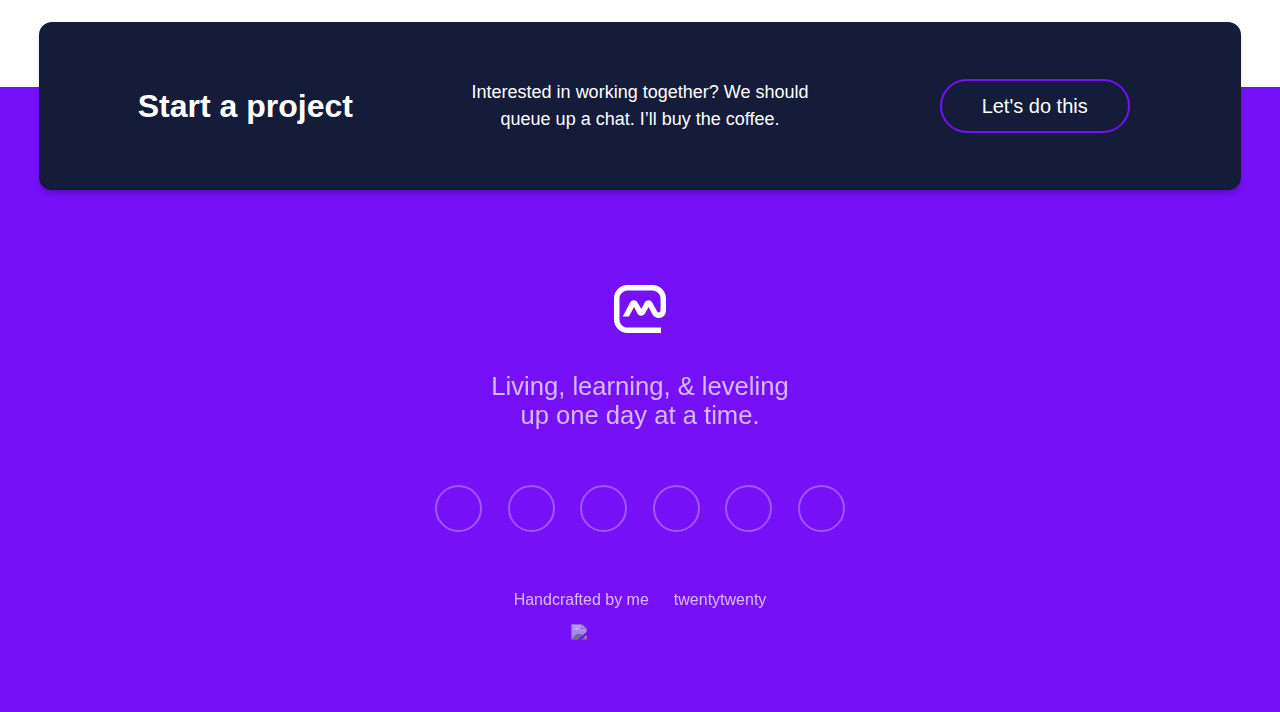
==== commit 0990585d: "addition pages" ====
--- a/index.html
+++ b/index.html
@@ -135,7 +135,7 @@
     <section class="section projects is-medium is-white has-text-centered">
       <div class="container is-narrow">
         <h1 class="title is-spaced is-size-3-desktop is-size-4-mobile">My Recent Work</h1>
-        <h2 class="subtitle is-size-5-desktop">Here are a few design projects I've worked on recently. Want to see more? <a href="/cdn-cgi/l/email-protection#a6cbc7d2d2e6d6c3c8c2c3c7d0c9d488c5c9cb">Email me</a>.</h2>
+        <h2 class="subtitle is-size-5-desktop">Here are a few design projects I've worked on recently. Want to see more? <a href="/cdn-cgi/l/email-protection#3a575b4e4e7a4a5f545e5f5b4c554814595557">Email me</a>.</h2>
         <div class="project-grid">  
           <div class="columns is-multiline is-mobile">
             <div class="column is-12-mobile is-half-tablet is-one-third-desktop">
@@ -346,7 +346,7 @@
           </div>
         </div>
         <div class="social-icons">
-          <p class="field"><a class="button is-medium" href="https://twitter.com/farleymatters" target="_blank"><span class="icon is-small"><i class="fab fa-twitter fa-fw"></i></span></a><a class="button is-medium" href="https://dribbble.com/mattfarley" target="_blank"><span class="icon is-small"><i class="fab fa-dribbble fa-fw"></i></span></a><a class="button is-medium" href="https://www.linkedin.com/in/matthew-farley-32526014/" target="_blank"><span class="icon is-small"><i class="fab fa-linkedin-in fa-fw"></i></span></a><a class="button is-medium" href="https://angel.co/mattfarley" target="_blank"><span class="icon is-small"><i class="fab fa-angellist fa-fw"></i></span></a><a class="button is-medium" href="https://www.producthunt.com/@farleymatters" target="_blank"><span class="icon is-small"><i class="fab fa-product-hunt fa-fw"></i></span></a><a class="button is-medium" href="/cdn-cgi/l/email-protection#7b161a0f0f3b0b1e151f1e1a0d140955181416" target="_blank"><span class="icon is-small"><i class="far fa-envelope fa-fw"></i></span></a></p>
+          <p class="field"><a class="button is-medium" href="https://twitter.com/farleymatters" target="_blank"><span class="icon is-small"><i class="fab fa-twitter fa-fw"></i></span></a><a class="button is-medium" href="https://dribbble.com/mattfarley" target="_blank"><span class="icon is-small"><i class="fab fa-dribbble fa-fw"></i></span></a><a class="button is-medium" href="https://www.linkedin.com/in/matthew-farley-32526014/" target="_blank"><span class="icon is-small"><i class="fab fa-linkedin-in fa-fw"></i></span></a><a class="button is-medium" href="https://angel.co/mattfarley" target="_blank"><span class="icon is-small"><i class="fab fa-angellist fa-fw"></i></span></a><a class="button is-medium" href="https://www.producthunt.com/@farleymatters" target="_blank"><span class="icon is-small"><i class="fab fa-product-hunt fa-fw"></i></span></a><a class="button is-medium" href="/cdn-cgi/l/email-protection#2b464a5f5f6b5b4e454f4e4a5d445905484446" target="_blank"><span class="icon is-small"><i class="far fa-envelope fa-fw"></i></span></a></p>
         </div>
         <div class="copyright">Handcrafted by me<span class="icon has-white-text" style="vertical-align:middle;"><i class="far fa-copyright"></i></span>twentytwenty</div>
         <div class="made-by-bulma"><a href="https://bulma.io"><img src="https://bulma.io/images/made-with-bulma--white.png" alt="Made with Bulma" width="163" height="31"></a></div>
--- a/css/main.css
+++ b/css/main.css
@@ -0,0 +1,4306 @@
+/* Personal Website - SCSS version 1.1.5 Copyright 2020, Matt Farley www.mattfarley.ca */
+/*! tinyreset.css v0.1.0 | github.com/shankariyerr/tinyreset */
+@import url("https://use.typekit.net/ojv4ekx.css");
+a, abbr, acronym, address, article, aside, audio, b, big, blockquote, body, canvas, caption, center, cite, code, dd, del, details, dfn, div, dl, dt, em, embed, fieldset, figcaption, figure, footer, form, h1, h2, h3, h4, h5, h6, header, hgroup, html, i, iframe, img, ins, kbd, label, legend, li, mark, menu, nav, ol, output, p, pre, q, s, samp, section, small, span, strike, strong, sub, summary, sup, table, tbody, td, tfoot, th, thead, time, tr, tt, u, ul, var, video { margin: 0; padding: 0; border: 0; font-size: 100%; font: inherit; vertical-align: baseline; }
+
+article, aside, details, figcaption, figure, footer, header, hgroup, menu, nav, section { display: block; }
+
+body { line-height: 1; }
+
+ol, ul { list-style: none; }
+
+blockquote, q { quotes: none; }
+
+blockquote::after, blockquote::before, q::after, q::before { content: ''; content: none; }
+
+table { border-collapse: collapse; border-spacing: 0; }
+
+/*! bulma.io v0.8.0 | MIT License | github.com/jgthms/bulma */
+@-webkit-keyframes spinAround { from { -webkit-transform: rotate(0deg); transform: rotate(0deg); }
+  to { -webkit-transform: rotate(359deg); transform: rotate(359deg); } }
+@keyframes spinAround { from { -webkit-transform: rotate(0deg); transform: rotate(0deg); }
+  to { -webkit-transform: rotate(359deg); transform: rotate(359deg); } }
+
+.delete, .modal-close, .is-unselectable, .button, .file, .breadcrumb, .pagination-previous, .pagination-next, .pagination-link, .pagination-ellipsis, .tabs { -webkit-touch-callout: none; -webkit-user-select: none; -moz-user-select: none; -ms-user-select: none; user-select: none; }
+
+.select:not(.is-multiple):not(.is-loading)::after, .navbar-link:not(.is-arrowless)::after { border: 3px solid transparent; border-radius: 2px; border-right: 0; border-top: 0; content: " "; display: block; height: 0.625em; margin-top: -0.4375em; pointer-events: none; position: absolute; top: 50%; -webkit-transform: rotate(-45deg); transform: rotate(-45deg); -webkit-transform-origin: center; transform-origin: center; width: 0.625em; }
+
+.box:not(:last-child), .content:not(:last-child), .notification:not(:last-child), .progress:not(:last-child), .table:not(:last-child), .table-container:not(:last-child), .title:not(:last-child), .subtitle:not(:last-child), .block:not(:last-child), .highlight:not(:last-child), .breadcrumb:not(:last-child), .level:not(:last-child), .list:not(:last-child), .message:not(:last-child), .pagination:not(:last-child), .tabs:not(:last-child) { margin-bottom: 1.5rem; }
+
+.delete, .modal-close { -moz-appearance: none; -webkit-appearance: none; background-color: rgba(10, 10, 10, 0.2); border: none; border-radius: 290486px; cursor: pointer; pointer-events: auto; display: inline-block; -webkit-box-flex: 0; flex-grow: 0; flex-shrink: 0; font-size: 0; height: 20px; max-height: 20px; max-width: 20px; min-height: 20px; min-width: 20px; outline: none; position: relative; vertical-align: top; width: 20px; }
+
+.delete::before, .modal-close::before, .delete::after, .modal-close::after { background-color: white; content: ""; display: block; left: 50%; position: absolute; top: 50%; -webkit-transform: translateX(-50%) translateY(-50%) rotate(45deg); transform: translateX(-50%) translateY(-50%) rotate(45deg); -webkit-transform-origin: center center; transform-origin: center center; }
+
+.delete::before, .modal-close::before { height: 2px; width: 50%; }
+
+.delete::after, .modal-close::after { height: 50%; width: 2px; }
+
+.delete:hover, .modal-close:hover, .delete:focus, .modal-close:focus { background-color: rgba(10, 10, 10, 0.3); }
+
+.delete:active, .modal-close:active { background-color: rgba(10, 10, 10, 0.4); }
+
+.is-small.delete, .is-small.modal-close { height: 16px; max-height: 16px; max-width: 16px; min-height: 16px; min-width: 16px; width: 16px; }
+
+.is-medium.delete, .is-medium.modal-close { height: 24px; max-height: 24px; max-width: 24px; min-height: 24px; min-width: 24px; width: 24px; }
+
+.is-large.delete, .is-large.modal-close { height: 32px; max-height: 32px; max-width: 32px; min-height: 32px; min-width: 32px; width: 32px; }
+
+.button.is-loading::after, .loader, .select.is-loading::after, .control.is-loading::after { -webkit-animation: spinAround 500ms infinite linear; animation: spinAround 500ms infinite linear; border: 2px solid #dbdbdb; border-radius: 290486px; border-right-color: transparent; border-top-color: transparent; content: ""; display: block; height: 1em; position: relative; width: 1em; }
+
+.is-overlay, .image.is-square img, .image.is-square .has-ratio, .image.is-1by1 img, .image.is-1by1 .has-ratio, .image.is-5by4 img, .image.is-5by4 .has-ratio, .image.is-4by3 img, .image.is-4by3 .has-ratio, .image.is-3by2 img, .image.is-3by2 .has-ratio, .image.is-5by3 img, .image.is-5by3 .has-ratio, .image.is-16by9 img, .image.is-16by9 .has-ratio, .image.is-2by1 img, .image.is-2by1 .has-ratio, .image.is-3by1 img, .image.is-3by1 .has-ratio, .image.is-4by5 img, .image.is-4by5 .has-ratio, .image.is-3by4 img, .image.is-3by4 .has-ratio, .image.is-2by3 img, .image.is-2by3 .has-ratio, .image.is-3by5 img, .image.is-3by5 .has-ratio, .image.is-9by16 img, .image.is-9by16 .has-ratio, .image.is-1by2 img, .image.is-1by2 .has-ratio, .image.is-1by3 img, .image.is-1by3 .has-ratio, .modal, .modal-background, .hero-video { bottom: 0; left: 0; position: absolute; right: 0; top: 0; }
+
+.button, .input, .textarea, .select select, .file-cta, .file-name, .pagination-previous, .pagination-next, .pagination-link, .pagination-ellipsis { -moz-appearance: none; -webkit-appearance: none; -webkit-box-align: center; align-items: center; border: 1px solid transparent; border-radius: 4px; box-shadow: none; display: -webkit-inline-box; display: inline-flex; font-size: 1rem; height: 2.5em; -webkit-box-pack: start; justify-content: flex-start; line-height: 1.5; padding-bottom: calc(0.5em - 1px); padding-left: calc(0.75em - 1px); padding-right: calc(0.75em - 1px); padding-top: calc(0.5em - 1px); position: relative; vertical-align: top; }
+
+.button:focus, .input:focus, .textarea:focus, .select select:focus, .file-cta:focus, .file-name:focus, .pagination-previous:focus, .pagination-next:focus, .pagination-link:focus, .pagination-ellipsis:focus, .is-focused.button, .is-focused.input, .is-focused.textarea, .select select.is-focused, .is-focused.file-cta, .is-focused.file-name, .is-focused.pagination-previous, .is-focused.pagination-next, .is-focused.pagination-link, .is-focused.pagination-ellipsis, .button:active, .input:active, .textarea:active, .select select:active, .file-cta:active, .file-name:active, .pagination-previous:active, .pagination-next:active, .pagination-link:active, .pagination-ellipsis:active, .is-active.button, .is-active.input, .is-active.textarea, .select select.is-active, .is-active.file-cta, .is-active.file-name, .is-active.pagination-previous, .is-active.pagination-next, .is-active.pagination-link, .is-active.pagination-ellipsis { outline: none; }
+
+.button[disabled], .input[disabled], .textarea[disabled], .select select[disabled], .file-cta[disabled], .file-name[disabled], .pagination-previous[disabled], .pagination-next[disabled], .pagination-link[disabled], .pagination-ellipsis[disabled], fieldset[disabled] .button, fieldset[disabled] .input, fieldset[disabled] .textarea, fieldset[disabled] .select select, .select fieldset[disabled] select, fieldset[disabled] .file-cta, fieldset[disabled] .file-name, fieldset[disabled] .pagination-previous, fieldset[disabled] .pagination-next, fieldset[disabled] .pagination-link, fieldset[disabled] .pagination-ellipsis { cursor: not-allowed; }
+
+/*! minireset.css v0.0.6 | MIT License | github.com/jgthms/minireset.css */
+html, body, p, ol, ul, li, dl, dt, dd, blockquote, figure, fieldset, legend, textarea, pre, iframe, hr, h1, h2, h3, h4, h5, h6 { margin: 0; padding: 0; }
+
+h1, h2, h3, h4, h5, h6 { font-size: 100%; font-weight: normal; }
+
+ul { list-style: none; }
+
+button, input, select, textarea { margin: 0; }
+
+html { box-sizing: border-box; }
+
+*, *::before, *::after { box-sizing: inherit; }
+
+img, video { height: auto; max-width: 100%; }
+
+iframe { border: 0; }
+
+table { border-collapse: collapse; border-spacing: 0; }
+
+td, th { padding: 0; }
+
+td:not([align]), th:not([align]) { text-align: left; }
+
+html { background-color: white; font-size: 16px; -moz-osx-font-smoothing: grayscale; -webkit-font-smoothing: antialiased; min-width: 300px; overflow-x: hidden; overflow-y: scroll; text-rendering: optimizeLegibility; -webkit-text-size-adjust: 100%; -moz-text-size-adjust: 100%; -ms-text-size-adjust: 100%; text-size-adjust: 100%; }
+
+article, aside, figure, footer, header, hgroup, section { display: block; }
+
+body, button, input, select, textarea { font-family: "europa", sans-serif; }
+
+code, pre { -moz-osx-font-smoothing: auto; -webkit-font-smoothing: auto; font-family: monospace; }
+
+body { color: #141c3a; font-size: 1em; font-weight: 300; line-height: 1.5; }
+
+a { color: #3273dc; cursor: pointer; text-decoration: none; }
+
+a strong { color: currentColor; }
+
+a:hover { color: #363636; }
+
+code { background-color: whitesmoke; color: #f14668; font-size: 0.875em; font-weight: normal; padding: 0.25em 0.5em 0.25em; }
+
+hr { background-color: whitesmoke; border: none; display: block; height: 2px; margin: 1.5rem 0; }
+
+img { height: auto; max-width: 100%; }
+
+input[type="checkbox"], input[type="radio"] { vertical-align: baseline; }
+
+small { font-size: 0.875em; }
+
+span { font-style: inherit; font-weight: inherit; }
+
+strong { color: #363636; font-weight: 700; }
+
+fieldset { border: none; }
+
+pre { -webkit-overflow-scrolling: touch; background-color: whitesmoke; color: #141c3a; font-size: 0.875em; overflow-x: auto; padding: 1.25rem 1.5rem; white-space: pre; word-wrap: normal; }
+
+pre code { background-color: transparent; color: currentColor; font-size: 1em; padding: 0; }
+
+table td, table th { vertical-align: top; }
+
+table td:not([align]), table th:not([align]) { text-align: left; }
+
+table th { color: #363636; }
+
+.is-clearfix::after { clear: both; content: " "; display: table; }
+
+.is-pulled-left { float: left !important; }
+
+.is-pulled-right { float: right !important; }
+
+.is-clipped { overflow: hidden !important; }
+
+.is-size-1 { font-size: 3rem !important; }
+
+.is-size-2 { font-size: 2.5rem !important; }
+
+.is-size-3 { font-size: 2rem !important; }
+
+.is-size-4 { font-size: 1.5rem !important; }
+
+.is-size-5 { font-size: 1.25rem !important; }
+
+.is-size-6 { font-size: 1rem !important; }
+
+.is-size-7 { font-size: 0.75rem !important; }
+
+@media screen and (max-width: 768px) { .is-size-1-mobile { font-size: 3rem !important; }
+  .is-size-2-mobile { font-size: 2.5rem !important; }
+  .is-size-3-mobile { font-size: 2rem !important; }
+  .is-size-4-mobile { font-size: 1.5rem !important; }
+  .is-size-5-mobile { font-size: 1.25rem !important; }
+  .is-size-6-mobile { font-size: 1rem !important; }
+  .is-size-7-mobile { font-size: 0.75rem !important; } }
+
+@media screen and (min-width: 769px), print { .is-size-1-tablet { font-size: 3rem !important; }
+  .is-size-2-tablet { font-size: 2.5rem !important; }
+  .is-size-3-tablet { font-size: 2rem !important; }
+  .is-size-4-tablet { font-size: 1.5rem !important; }
+  .is-size-5-tablet { font-size: 1.25rem !important; }
+  .is-size-6-tablet { font-size: 1rem !important; }
+  .is-size-7-tablet { font-size: 0.75rem !important; } }
+
+@media screen and (max-width: 1023px) { .is-size-1-touch { font-size: 3rem !important; }
+  .is-size-2-touch { font-size: 2.5rem !important; }
+  .is-size-3-touch { font-size: 2rem !important; }
+  .is-size-4-touch { font-size: 1.5rem !important; }
+  .is-size-5-touch { font-size: 1.25rem !important; }
+  .is-size-6-touch { font-size: 1rem !important; }
+  .is-size-7-touch { font-size: 0.75rem !important; } }
+
+@media screen and (min-width: 1024px) { .is-size-1-desktop { font-size: 3rem !important; }
+  .is-size-2-desktop { font-size: 2.5rem !important; }
+  .is-size-3-desktop { font-size: 2rem !important; }
+  .is-size-4-desktop { font-size: 1.5rem !important; }
+  .is-size-5-desktop { font-size: 1.25rem !important; }
+  .is-size-6-desktop { font-size: 1rem !important; }
+  .is-size-7-desktop { font-size: 0.75rem !important; } }
+
+@media screen and (min-width: 1216px) { .is-size-1-widescreen { font-size: 3rem !important; }
+  .is-size-2-widescreen { font-size: 2.5rem !important; }
+  .is-size-3-widescreen { font-size: 2rem !important; }
+  .is-size-4-widescreen { font-size: 1.5rem !important; }
+  .is-size-5-widescreen { font-size: 1.25rem !important; }
+  .is-size-6-widescreen { font-size: 1rem !important; }
+  .is-size-7-widescreen { font-size: 0.75rem !important; } }
+
+@media screen and (min-width: 1408px) { .is-size-1-fullhd { font-size: 3rem !important; }
+  .is-size-2-fullhd { font-size: 2.5rem !important; }
+  .is-size-3-fullhd { font-size: 2rem !important; }
+  .is-size-4-fullhd { font-size: 1.5rem !important; }
+  .is-size-5-fullhd { font-size: 1.25rem !important; }
+  .is-size-6-fullhd { font-size: 1rem !important; }
+  .is-size-7-fullhd { font-size: 0.75rem !important; } }
+
+.has-text-centered { text-align: center !important; }
+
+.has-text-justified { text-align: justify !important; }
+
+.has-text-left { text-align: left !important; }
+
+.has-text-right { text-align: right !important; }
+
+@media screen and (max-width: 768px) { .has-text-centered-mobile { text-align: center !important; } }
+
+@media screen and (min-width: 769px), print { .has-text-centered-tablet { text-align: center !important; } }
+
+@media screen and (min-width: 769px) and (max-width: 1023px) { .has-text-centered-tablet-only { text-align: center !important; } }
+
+@media screen and (max-width: 1023px) { .has-text-centered-touch { text-align: center !important; } }
+
+@media screen and (min-width: 1024px) { .has-text-centered-desktop { text-align: center !important; } }
+
+@media screen and (min-width: 1024px) and (max-width: 1215px) { .has-text-centered-desktop-only { text-align: center !important; } }
+
+@media screen and (min-width: 1216px) { .has-text-centered-widescreen { text-align: center !important; } }
+
+@media screen and (min-width: 1216px) and (max-width: 1407px) { .has-text-centered-widescreen-only { text-align: center !important; } }
+
+@media screen and (min-width: 1408px) { .has-text-centered-fullhd { text-align: center !important; } }
+
+@media screen and (max-width: 768px) { .has-text-justified-mobile { text-align: justify !important; } }
+
+@media screen and (min-width: 769px), print { .has-text-justified-tablet { text-align: justify !important; } }
+
+@media screen and (min-width: 769px) and (max-width: 1023px) { .has-text-justified-tablet-only { text-align: justify !important; } }
+
+@media screen and (max-width: 1023px) { .has-text-justified-touch { text-align: justify !important; } }
+
+@media screen and (min-width: 1024px) { .has-text-justified-desktop { text-align: justify !important; } }
+
+@media screen and (min-width: 1024px) and (max-width: 1215px) { .has-text-justified-desktop-only { text-align: justify !important; } }
+
+@media screen and (min-width: 1216px) { .has-text-justified-widescreen { text-align: justify !important; } }
+
+@media screen and (min-width: 1216px) and (max-width: 1407px) { .has-text-justified-widescreen-only { text-align: justify !important; } }
+
+@media screen and (min-width: 1408px) { .has-text-justified-fullhd { text-align: justify !important; } }
+
+@media screen and (max-width: 768px) { .has-text-left-mobile { text-align: left !important; } }
+
+@media screen and (min-width: 769px), print { .has-text-left-tablet { text-align: left !important; } }
+
+@media screen and (min-width: 769px) and (max-width: 1023px) { .has-text-left-tablet-only { text-align: left !important; } }
+
+@media screen and (max-width: 1023px) { .has-text-left-touch { text-align: left !important; } }
+
+@media screen and (min-width: 1024px) { .has-text-left-desktop { text-align: left !important; } }
+
+@media screen and (min-width: 1024px) and (max-width: 1215px) { .has-text-left-desktop-only { text-align: left !important; } }
+
+@media screen and (min-width: 1216px) { .has-text-left-widescreen { text-align: left !important; } }
+
+@media screen and (min-width: 1216px) and (max-width: 1407px) { .has-text-left-widescreen-only { text-align: left !important; } }
+
+@media screen and (min-width: 1408px) { .has-text-left-fullhd { text-align: left !important; } }
+
+@media screen and (max-width: 768px) { .has-text-right-mobile { text-align: right !important; } }
+
+@media screen and (min-width: 769px), print { .has-text-right-tablet { text-align: right !important; } }
+
+@media screen and (min-width: 769px) and (max-width: 1023px) { .has-text-right-tablet-only { text-align: right !important; } }
+
+@media screen and (max-width: 1023px) { .has-text-right-touch { text-align: right !important; } }
+
+@media screen and (min-width: 1024px) { .has-text-right-desktop { text-align: right !important; } }
+
+@media screen and (min-width: 1024px) and (max-width: 1215px) { .has-text-right-desktop-only { text-align: right !important; } }
+
+@media screen and (min-width: 1216px) { .has-text-right-widescreen { text-align: right !important; } }
+
+@media screen and (min-width: 1216px) and (max-width: 1407px) { .has-text-right-widescreen-only { text-align: right !important; } }
+
+@media screen and (min-width: 1408px) { .has-text-right-fullhd { text-align: right !important; } }
+
+.is-capitalized { text-transform: capitalize !important; }
+
+.is-lowercase { text-transform: lowercase !important; }
+
+.is-uppercase { text-transform: uppercase !important; }
+
+.is-italic { font-style: italic !important; }
+
+.has-text-white { color: white !important; }
+
+a.has-text-white:hover, a.has-text-white:focus { color: #e6e6e6 !important; }
+
+.has-background-white { background-color: white !important; }
+
+.has-text-black { color: #0a0a0a !important; }
+
+a.has-text-black:hover, a.has-text-black:focus { color: black !important; }
+
+.has-background-black { background-color: #0a0a0a !important; }
+
+.has-text-light { color: whitesmoke !important; }
+
+a.has-text-light:hover, a.has-text-light:focus { color: #dbdbdb !important; }
+
+.has-background-light { background-color: whitesmoke !important; }
+
+.has-text-dark { color: #141c3a !important; }
+
+a.has-text-dark:hover, a.has-text-dark:focus { color: #070a14 !important; }
+
+.has-background-dark { background-color: #141c3a !important; }
+
+.has-text-primary { color: #7510F7 !important; }
+
+a.has-text-primary:hover, a.has-text-primary:focus { color: #5e07cd !important; }
+
+.has-background-primary { background-color: #7510F7 !important; }
+
+.has-text-link { color: #3273dc !important; }
+
+a.has-text-link:hover, a.has-text-link:focus { color: #205bbc !important; }
+
+.has-background-link { background-color: #3273dc !important; }
+
+.has-text-info { color: #3298dc !important; }
+
+a.has-text-info:hover, a.has-text-info:focus { color: #207dbc !important; }
+
+.has-background-info { background-color: #3298dc !important; }
+
+.has-text-success { color: #48c774 !important; }
+
+a.has-text-success:hover, a.has-text-success:focus { color: #34a85c !important; }
+
+.has-background-success { background-color: #48c774 !important; }
+
+.has-text-warning { color: #ffdd57 !important; }
+
+a.has-text-warning:hover, a.has-text-warning:focus { color: #ffd324 !important; }
+
+.has-background-warning { background-color: #ffdd57 !important; }
+
+.has-text-danger { color: #f14668 !important; }
+
+a.has-text-danger:hover, a.has-text-danger:focus { color: #ee1742 !important; }
+
+.has-background-danger { background-color: #f14668 !important; }
+
+.has-text-black-bis { color: #121212 !important; }
+
+.has-background-black-bis { background-color: #121212 !important; }
+
+.has-text-black-ter { color: #242424 !important; }
+
+.has-background-black-ter { background-color: #242424 !important; }
+
+.has-text-grey-darker { color: #363636 !important; }
+
+.has-background-grey-darker { background-color: #363636 !important; }
+
+.has-text-grey-dark { color: #4a4a4a !important; }
+
+.has-background-grey-dark { background-color: #4a4a4a !important; }
+
+.has-text-grey { color: #7a7a7a !important; }
+
+.has-background-grey { background-color: #7a7a7a !important; }
+
+.has-text-grey-light { color: #b5b5b5 !important; }
+
+.has-background-grey-light { background-color: #b5b5b5 !important; }
+
+.has-text-grey-lighter { color: #dbdbdb !important; }
+
+.has-background-grey-lighter { background-color: #dbdbdb !important; }
+
+.has-text-white-ter { color: whitesmoke !important; }
+
+.has-background-white-ter { background-color: whitesmoke !important; }
+
+.has-text-white-bis { color: #fafafa !important; }
+
+.has-background-white-bis { background-color: #fafafa !important; }
+
+.has-text-weight-light { font-weight: 300 !important; }
+
+.has-text-weight-normal { font-weight: 400 !important; }
+
+.has-text-weight-medium { font-weight: 500 !important; }
+
+.has-text-weight-semibold { font-weight: 600 !important; }
+
+.has-text-weight-bold { font-weight: 700 !important; }
+
+.is-family-primary { font-family: BlinkMacSystemFont, -apple-system, "Segoe UI", "Roboto", "Oxygen", "Ubuntu", "Cantarell", "Fira Sans", "Droid Sans", "Helvetica Neue", "Helvetica", "Arial", sans-serif !important; }
+
+.is-family-secondary { font-family: BlinkMacSystemFont, -apple-system, "Segoe UI", "Roboto", "Oxygen", "Ubuntu", "Cantarell", "Fira Sans", "Droid Sans", "Helvetica Neue", "Helvetica", "Arial", sans-serif !important; }
+
+.is-family-sans-serif { font-family: BlinkMacSystemFont, -apple-system, "Segoe UI", "Roboto", "Oxygen", "Ubuntu", "Cantarell", "Fira Sans", "Droid Sans", "Helvetica Neue", "Helvetica", "Arial", sans-serif !important; }
+
+.is-family-monospace { font-family: monospace !important; }
+
+.is-family-code { font-family: monospace !important; }
+
+.is-block { display: block !important; }
+
+@media screen and (max-width: 768px) { .is-block-mobile { display: block !important; } }
+
+@media screen and (min-width: 769px), print { .is-block-tablet { display: block !important; } }
+
+@media screen and (min-width: 769px) and (max-width: 1023px) { .is-block-tablet-only { display: block !important; } }
+
+@media screen and (max-width: 1023px) { .is-block-touch { display: block !important; } }
+
+@media screen and (min-width: 1024px) { .is-block-desktop { display: block !important; } }
+
+@media screen and (min-width: 1024px) and (max-width: 1215px) { .is-block-desktop-only { display: block !important; } }
+
+@media screen and (min-width: 1216px) { .is-block-widescreen { display: block !important; } }
+
+@media screen and (min-width: 1216px) and (max-width: 1407px) { .is-block-widescreen-only { display: block !important; } }
+
+@media screen and (min-width: 1408px) { .is-block-fullhd { display: block !important; } }
+
+.is-flex { display: -webkit-box !important; display: flex !important; }
+
+@media screen and (max-width: 768px) { .is-flex-mobile { display: -webkit-box !important; display: flex !important; } }
+
+@media screen and (min-width: 769px), print { .is-flex-tablet { display: -webkit-box !important; display: flex !important; } }
+
+@media screen and (min-width: 769px) and (max-width: 1023px) { .is-flex-tablet-only { display: -webkit-box !important; display: flex !important; } }
+
+@media screen and (max-width: 1023px) { .is-flex-touch { display: -webkit-box !important; display: flex !important; } }
+
+@media screen and (min-width: 1024px) { .is-flex-desktop { display: -webkit-box !important; display: flex !important; } }
+
+@media screen and (min-width: 1024px) and (max-width: 1215px) { .is-flex-desktop-only { display: -webkit-box !important; display: flex !important; } }
+
+@media screen and (min-width: 1216px) { .is-flex-widescreen { display: -webkit-box !important; display: flex !important; } }
+
+@media screen and (min-width: 1216px) and (max-width: 1407px) { .is-flex-widescreen-only { display: -webkit-box !important; display: flex !important; } }
+
+@media screen and (min-width: 1408px) { .is-flex-fullhd { display: -webkit-box !important; display: flex !important; } }
+
+.is-inline { display: inline !important; }
+
+@media screen and (max-width: 768px) { .is-inline-mobile { display: inline !important; } }
+
+@media screen and (min-width: 769px), print { .is-inline-tablet { display: inline !important; } }
+
+@media screen and (min-width: 769px) and (max-width: 1023px) { .is-inline-tablet-only { display: inline !important; } }
+
+@media screen and (max-width: 1023px) { .is-inline-touch { display: inline !important; } }
+
+@media screen and (min-width: 1024px) { .is-inline-desktop { display: inline !important; } }
+
+@media screen and (min-width: 1024px) and (max-width: 1215px) { .is-inline-desktop-only { display: inline !important; } }
+
+@media screen and (min-width: 1216px) { .is-inline-widescreen { display: inline !important; } }
+
+@media screen and (min-width: 1216px) and (max-width: 1407px) { .is-inline-widescreen-only { display: inline !important; } }
+
+@media screen and (min-width: 1408px) { .is-inline-fullhd { display: inline !important; } }
+
+.is-inline-block { display: inline-block !important; }
+
+@media screen and (max-width: 768px) { .is-inline-block-mobile { display: inline-block !important; } }
+
+@media screen and (min-width: 769px), print { .is-inline-block-tablet { display: inline-block !important; } }
+
+@media screen and (min-width: 769px) and (max-width: 1023px) { .is-inline-block-tablet-only { display: inline-block !important; } }
+
+@media screen and (max-width: 1023px) { .is-inline-block-touch { display: inline-block !important; } }
+
+@media screen and (min-width: 1024px) { .is-inline-block-desktop { display: inline-block !important; } }
+
+@media screen and (min-width: 1024px) and (max-width: 1215px) { .is-inline-block-desktop-only { display: inline-block !important; } }
+
+@media screen and (min-width: 1216px) { .is-inline-block-widescreen { display: inline-block !important; } }
+
+@media screen and (min-width: 1216px) and (max-width: 1407px) { .is-inline-block-widescreen-only { display: inline-block !important; } }
+
+@media screen and (min-width: 1408px) { .is-inline-block-fullhd { display: inline-block !important; } }
+
+.is-inline-flex { display: -webkit-inline-box !important; display: inline-flex !important; }
+
+@media screen and (max-width: 768px) { .is-inline-flex-mobile { display: -webkit-inline-box !important; display: inline-flex !important; } }
+
+@media screen and (min-width: 769px), print { .is-inline-flex-tablet { display: -webkit-inline-box !important; display: inline-flex !important; } }
+
+@media screen and (min-width: 769px) and (max-width: 1023px) { .is-inline-flex-tablet-only { display: -webkit-inline-box !important; display: inline-flex !important; } }
+
+@media screen and (max-width: 1023px) { .is-inline-flex-touch { display: -webkit-inline-box !important; display: inline-flex !important; } }
+
+@media screen and (min-width: 1024px) { .is-inline-flex-desktop { display: -webkit-inline-box !important; display: inline-flex !important; } }
+
+@media screen and (min-width: 1024px) and (max-width: 1215px) { .is-inline-flex-desktop-only { display: -webkit-inline-box !important; display: inline-flex !important; } }
+
+@media screen and (min-width: 1216px) { .is-inline-flex-widescreen { display: -webkit-inline-box !important; display: inline-flex !important; } }
+
+@media screen and (min-width: 1216px) and (max-width: 1407px) { .is-inline-flex-widescreen-only { display: -webkit-inline-box !important; display: inline-flex !important; } }
+
+@media screen and (min-width: 1408px) { .is-inline-flex-fullhd { display: -webkit-inline-box !important; display: inline-flex !important; } }
+
+.is-hidden { display: none !important; }
+
+.is-sr-only { border: none !important; clip: rect(0, 0, 0, 0) !important; height: 0.01em !important; overflow: hidden !important; padding: 0 !important; position: absolute !important; white-space: nowrap !important; width: 0.01em !important; }
+
+@media screen and (max-width: 768px) { .is-hidden-mobile { display: none !important; } }
+
+@media screen and (min-width: 769px), print { .is-hidden-tablet { display: none !important; } }
+
+@media screen and (min-width: 769px) and (max-width: 1023px) { .is-hidden-tablet-only { display: none !important; } }
+
+@media screen and (max-width: 1023px) { .is-hidden-touch { display: none !important; } }
+
+@media screen and (min-width: 1024px) { .is-hidden-desktop { display: none !important; } }
+
+@media screen and (min-width: 1024px) and (max-width: 1215px) { .is-hidden-desktop-only { display: none !important; } }
+
+@media screen and (min-width: 1216px) { .is-hidden-widescreen { display: none !important; } }
+
+@media screen and (min-width: 1216px) and (max-width: 1407px) { .is-hidden-widescreen-only { display: none !important; } }
+
+@media screen and (min-width: 1408px) { .is-hidden-fullhd { display: none !important; } }
+
+.is-invisible { visibility: hidden !important; }
+
+@media screen and (max-width: 768px) { .is-invisible-mobile { visibility: hidden !important; } }
+
+@media screen and (min-width: 769px), print { .is-invisible-tablet { visibility: hidden !important; } }
+
+@media screen and (min-width: 769px) and (max-width: 1023px) { .is-invisible-tablet-only { visibility: hidden !important; } }
+
+@media screen and (max-width: 1023px) { .is-invisible-touch { visibility: hidden !important; } }
+
+@media screen and (min-width: 1024px) { .is-invisible-desktop { visibility: hidden !important; } }
+
+@media screen and (min-width: 1024px) and (max-width: 1215px) { .is-invisible-desktop-only { visibility: hidden !important; } }
+
+@media screen and (min-width: 1216px) { .is-invisible-widescreen { visibility: hidden !important; } }
+
+@media screen and (min-width: 1216px) and (max-width: 1407px) { .is-invisible-widescreen-only { visibility: hidden !important; } }
+
+@media screen and (min-width: 1408px) { .is-invisible-fullhd { visibility: hidden !important; } }
+
+.is-marginless { margin: 0 !important; }
+
+.is-paddingless { padding: 0 !important; }
+
+.is-radiusless { border-radius: 0 !important; }
+
+.is-shadowless { box-shadow: none !important; }
+
+.is-relative { position: relative !important; }
+
+.box { background-color: white; border-radius: 6px; box-shadow: 0 5px 5px 0 rgba(233, 240, 243, 0.5), 0 0 0 1px #E6ECF8; color: #141c3a; display: block; padding: 1.25rem; }
+
+a.box:hover, a.box:focus { box-shadow: 0 0.5em 1em -0.125em rgba(10, 10, 10, 0.1), 0 0 0 1px #3273dc; }
+
+a.box:active { box-shadow: inset 0 1px 2px rgba(10, 10, 10, 0.2), 0 0 0 1px #3273dc; }
+
+.button { background-color: white; border-color: #dbdbdb; border-width: 1px; color: #363636; cursor: pointer; -webkit-box-pack: center; justify-content: center; padding-bottom: calc(0.5em - 1px); padding-left: 1em; padding-right: 1em; padding-top: calc(0.5em - 1px); text-align: center; white-space: nowrap; }
+
+.button strong { color: inherit; }
+
+.button .icon, .button .icon.is-small, .button .icon.is-medium, .button .icon.is-large { height: 1.5em; width: 1.5em; }
+
+.button .icon:first-child:not(:last-child) { margin-left: calc(-0.5em - 1px); margin-right: 0.25em; }
+
+.button .icon:last-child:not(:first-child) { margin-left: 0.25em; margin-right: calc(-0.5em - 1px); }
+
+.button .icon:first-child:last-child { margin-left: calc(-0.5em - 1px); margin-right: calc(-0.5em - 1px); }
+
+.button:hover, .button.is-hovered { border-color: #b5b5b5; color: #363636; }
+
+.button:focus, .button.is-focused { border-color: #3273dc; color: #363636; }
+
+.button:focus:not(:active), .button.is-focused:not(:active) { box-shadow: 0 0 0 0.125em rgba(50, 115, 220, 0.25); }
+
+.button:active, .button.is-active { border-color: #4a4a4a; color: #363636; }
+
+.button.is-text { background-color: transparent; border-color: transparent; color: #141c3a; text-decoration: underline; }
+
+.button.is-text:hover, .button.is-text.is-hovered, .button.is-text:focus, .button.is-text.is-focused { background-color: whitesmoke; color: #363636; }
+
+.button.is-text:active, .button.is-text.is-active { background-color: #e8e8e8; color: #363636; }
+
+.button.is-text[disabled], fieldset[disabled] .button.is-text { background-color: transparent; border-color: transparent; box-shadow: none; }
+
+.button.is-white { background-color: white; border-color: transparent; color: #0a0a0a; }
+
+.button.is-white:hover, .button.is-white.is-hovered { background-color: #f9f9f9; border-color: transparent; color: #0a0a0a; }
+
+.button.is-white:focus, .button.is-white.is-focused { border-color: transparent; color: #0a0a0a; }
+
+.button.is-white:focus:not(:active), .button.is-white.is-focused:not(:active) { box-shadow: 0 0 0 0.125em rgba(255, 255, 255, 0.25); }
+
+.button.is-white:active, .button.is-white.is-active { background-color: #f2f2f2; border-color: transparent; color: #0a0a0a; }
+
+.button.is-white[disabled], fieldset[disabled] .button.is-white { background-color: white; border-color: transparent; box-shadow: none; }
+
+.button.is-white.is-inverted { background-color: #0a0a0a; color: white; }
+
+.button.is-white.is-inverted:hover, .button.is-white.is-inverted.is-hovered { background-color: black; }
+
+.button.is-white.is-inverted[disabled], fieldset[disabled] .button.is-white.is-inverted { background-color: #0a0a0a; border-color: transparent; box-shadow: none; color: white; }
+
+.button.is-white.is-loading::after { border-color: transparent transparent #0a0a0a #0a0a0a !important; }
+
+.button.is-white.is-outlined { background-color: transparent; border-color: white; color: white; }
+
+.button.is-white.is-outlined:hover, .button.is-white.is-outlined.is-hovered, .button.is-white.is-outlined:focus, .button.is-white.is-outlined.is-focused { background-color: white; border-color: white; color: #0a0a0a; }
+
+.button.is-white.is-outlined.is-loading::after { border-color: transparent transparent white white !important; }
+
+.button.is-white.is-outlined.is-loading:hover::after, .button.is-white.is-outlined.is-loading.is-hovered::after, .button.is-white.is-outlined.is-loading:focus::after, .button.is-white.is-outlined.is-loading.is-focused::after { border-color: transparent transparent #0a0a0a #0a0a0a !important; }
+
+.button.is-white.is-outlined[disabled], fieldset[disabled] .button.is-white.is-outlined { background-color: transparent; border-color: white; box-shadow: none; color: white; }
+
+.button.is-white.is-inverted.is-outlined { background-color: transparent; border-color: #0a0a0a; color: #0a0a0a; }
+
+.button.is-white.is-inverted.is-outlined:hover, .button.is-white.is-inverted.is-outlined.is-hovered, .button.is-white.is-inverted.is-outlined:focus, .button.is-white.is-inverted.is-outlined.is-focused { background-color: #0a0a0a; color: white; }
+
+.button.is-white.is-inverted.is-outlined.is-loading:hover::after, .button.is-white.is-inverted.is-outlined.is-loading.is-hovered::after, .button.is-white.is-inverted.is-outlined.is-loading:focus::after, .button.is-white.is-inverted.is-outlined.is-loading.is-focused::after { border-color: transparent transparent white white !important; }
+
+.button.is-white.is-inverted.is-outlined[disabled], fieldset[disabled] .button.is-white.is-inverted.is-outlined { background-color: transparent; border-color: #0a0a0a; box-shadow: none; color: #0a0a0a; }
+
+.button.is-black { background-color: #0a0a0a; border-color: transparent; color: white; }
+
+.button.is-black:hover, .button.is-black.is-hovered { background-color: #040404; border-color: transparent; color: white; }
+
+.button.is-black:focus, .button.is-black.is-focused { border-color: transparent; color: white; }
+
+.button.is-black:focus:not(:active), .button.is-black.is-focused:not(:active) { box-shadow: 0 0 0 0.125em rgba(10, 10, 10, 0.25); }
+
+.button.is-black:active, .button.is-black.is-active { background-color: black; border-color: transparent; color: white; }
+
+.button.is-black[disabled], fieldset[disabled] .button.is-black { background-color: #0a0a0a; border-color: transparent; box-shadow: none; }
+
+.button.is-black.is-inverted { background-color: white; color: #0a0a0a; }
+
+.button.is-black.is-inverted:hover, .button.is-black.is-inverted.is-hovered { background-color: #f2f2f2; }
+
+.button.is-black.is-inverted[disabled], fieldset[disabled] .button.is-black.is-inverted { background-color: white; border-color: transparent; box-shadow: none; color: #0a0a0a; }
+
+.button.is-black.is-loading::after { border-color: transparent transparent white white !important; }
+
+.button.is-black.is-outlined { background-color: transparent; border-color: #0a0a0a; color: #0a0a0a; }
+
+.button.is-black.is-outlined:hover, .button.is-black.is-outlined.is-hovered, .button.is-black.is-outlined:focus, .button.is-black.is-outlined.is-focused { background-color: #0a0a0a; border-color: #0a0a0a; color: white; }
+
+.button.is-black.is-outlined.is-loading::after { border-color: transparent transparent #0a0a0a #0a0a0a !important; }
+
+.button.is-black.is-outlined.is-loading:hover::after, .button.is-black.is-outlined.is-loading.is-hovered::after, .button.is-black.is-outlined.is-loading:focus::after, .button.is-black.is-outlined.is-loading.is-focused::after { border-color: transparent transparent white white !important; }
+
+.button.is-black.is-outlined[disabled], fieldset[disabled] .button.is-black.is-outlined { background-color: transparent; border-color: #0a0a0a; box-shadow: none; color: #0a0a0a; }
+
+.button.is-black.is-inverted.is-outlined { background-color: transparent; border-color: white; color: white; }
+
+.button.is-black.is-inverted.is-outlined:hover, .button.is-black.is-inverted.is-outlined.is-hovered, .button.is-black.is-inverted.is-outlined:focus, .button.is-black.is-inverted.is-outlined.is-focused { background-color: white; color: #0a0a0a; }
+
+.button.is-black.is-inverted.is-outlined.is-loading:hover::after, .button.is-black.is-inverted.is-outlined.is-loading.is-hovered::after, .button.is-black.is-inverted.is-outlined.is-loading:focus::after, .button.is-black.is-inverted.is-outlined.is-loading.is-focused::after { border-color: transparent transparent #0a0a0a #0a0a0a !important; }
+
+.button.is-black.is-inverted.is-outlined[disabled], fieldset[disabled] .button.is-black.is-inverted.is-outlined { background-color: transparent; border-color: white; box-shadow: none; color: white; }
+
+.button.is-light { background-color: whitesmoke; border-color: transparent; color: rgba(0, 0, 0, 0.7); }
+
+.button.is-light:hover, .button.is-light.is-hovered { background-color: #eeeeee; border-color: transparent; color: rgba(0, 0, 0, 0.7); }
+
+.button.is-light:focus, .button.is-light.is-focused { border-color: transparent; color: rgba(0, 0, 0, 0.7); }
+
+.button.is-light:focus:not(:active), .button.is-light.is-focused:not(:active) { box-shadow: 0 0 0 0.125em rgba(245, 245, 245, 0.25); }
+
+.button.is-light:active, .button.is-light.is-active { background-color: #e8e8e8; border-color: transparent; color: rgba(0, 0, 0, 0.7); }
+
+.button.is-light[disabled], fieldset[disabled] .button.is-light { background-color: whitesmoke; border-color: transparent; box-shadow: none; }
+
+.button.is-light.is-inverted { background-color: rgba(0, 0, 0, 0.7); color: whitesmoke; }
+
+.button.is-light.is-inverted:hover, .button.is-light.is-inverted.is-hovered { background-color: rgba(0, 0, 0, 0.7); }
+
+.button.is-light.is-inverted[disabled], fieldset[disabled] .button.is-light.is-inverted { background-color: rgba(0, 0, 0, 0.7); border-color: transparent; box-shadow: none; color: whitesmoke; }
+
+.button.is-light.is-loading::after { border-color: transparent transparent rgba(0, 0, 0, 0.7) rgba(0, 0, 0, 0.7) !important; }
+
+.button.is-light.is-outlined { background-color: transparent; border-color: whitesmoke; color: whitesmoke; }
+
+.button.is-light.is-outlined:hover, .button.is-light.is-outlined.is-hovered, .button.is-light.is-outlined:focus, .button.is-light.is-outlined.is-focused { background-color: whitesmoke; border-color: whitesmoke; color: rgba(0, 0, 0, 0.7); }
+
+.button.is-light.is-outlined.is-loading::after { border-color: transparent transparent whitesmoke whitesmoke !important; }
+
+.button.is-light.is-outlined.is-loading:hover::after, .button.is-light.is-outlined.is-loading.is-hovered::after, .button.is-light.is-outlined.is-loading:focus::after, .button.is-light.is-outlined.is-loading.is-focused::after { border-color: transparent transparent rgba(0, 0, 0, 0.7) rgba(0, 0, 0, 0.7) !important; }
+
+.button.is-light.is-outlined[disabled], fieldset[disabled] .button.is-light.is-outlined { background-color: transparent; border-color: whitesmoke; box-shadow: none; color: whitesmoke; }
+
+.button.is-light.is-inverted.is-outlined { background-color: transparent; border-color: rgba(0, 0, 0, 0.7); color: rgba(0, 0, 0, 0.7); }
+
+.button.is-light.is-inverted.is-outlined:hover, .button.is-light.is-inverted.is-outlined.is-hovered, .button.is-light.is-inverted.is-outlined:focus, .button.is-light.is-inverted.is-outlined.is-focused { background-color: rgba(0, 0, 0, 0.7); color: whitesmoke; }
+
+.button.is-light.is-inverted.is-outlined.is-loading:hover::after, .button.is-light.is-inverted.is-outlined.is-loading.is-hovered::after, .button.is-light.is-inverted.is-outlined.is-loading:focus::after, .button.is-light.is-inverted.is-outlined.is-loading.is-focused::after { border-color: transparent transparent whitesmoke whitesmoke !important; }
+
+.button.is-light.is-inverted.is-outlined[disabled], fieldset[disabled] .button.is-light.is-inverted.is-outlined { background-color: transparent; border-color: rgba(0, 0, 0, 0.7); box-shadow: none; color: rgba(0, 0, 0, 0.7); }
+
+.button.is-dark { background-color: #141c3a; border-color: transparent; color: #fff; }
+
+.button.is-dark:hover, .button.is-dark.is-hovered { background-color: #111731; border-color: transparent; color: #fff; }
+
+.button.is-dark:focus, .button.is-dark.is-focused { border-color: transparent; color: #fff; }
+
+.button.is-dark:focus:not(:active), .button.is-dark.is-focused:not(:active) { box-shadow: 0 0 0 0.125em rgba(20, 28, 58, 0.25); }
+
+.button.is-dark:active, .button.is-dark.is-active { background-color: #0d1327; border-color: transparent; color: #fff; }
+
+.button.is-dark[disabled], fieldset[disabled] .button.is-dark { background-color: #141c3a; border-color: transparent; box-shadow: none; }
+
+.button.is-dark.is-inverted { background-color: #fff; color: #141c3a; }
+
+.button.is-dark.is-inverted:hover, .button.is-dark.is-inverted.is-hovered { background-color: #f2f2f2; }
+
+.button.is-dark.is-inverted[disabled], fieldset[disabled] .button.is-dark.is-inverted { background-color: #fff; border-color: transparent; box-shadow: none; color: #141c3a; }
+
+.button.is-dark.is-loading::after { border-color: transparent transparent #fff #fff !important; }
+
+.button.is-dark.is-outlined { background-color: transparent; border-color: #141c3a; color: #141c3a; }
+
+.button.is-dark.is-outlined:hover, .button.is-dark.is-outlined.is-hovered, .button.is-dark.is-outlined:focus, .button.is-dark.is-outlined.is-focused { background-color: #141c3a; border-color: #141c3a; color: #fff; }
+
+.button.is-dark.is-outlined.is-loading::after { border-color: transparent transparent #141c3a #141c3a !important; }
+
+.button.is-dark.is-outlined.is-loading:hover::after, .button.is-dark.is-outlined.is-loading.is-hovered::after, .button.is-dark.is-outlined.is-loading:focus::after, .button.is-dark.is-outlined.is-loading.is-focused::after { border-color: transparent transparent #fff #fff !important; }
+
+.button.is-dark.is-outlined[disabled], fieldset[disabled] .button.is-dark.is-outlined { background-color: transparent; border-color: #141c3a; box-shadow: none; color: #141c3a; }
+
+.button.is-dark.is-inverted.is-outlined { background-color: transparent; border-color: #fff; color: #fff; }
+
+.button.is-dark.is-inverted.is-outlined:hover, .button.is-dark.is-inverted.is-outlined.is-hovered, .button.is-dark.is-inverted.is-outlined:focus, .button.is-dark.is-inverted.is-outlined.is-focused { background-color: #fff; color: #141c3a; }
+
+.button.is-dark.is-inverted.is-outlined.is-loading:hover::after, .button.is-dark.is-inverted.is-outlined.is-loading.is-hovered::after, .button.is-dark.is-inverted.is-outlined.is-loading:focus::after, .button.is-dark.is-inverted.is-outlined.is-loading.is-focused::after { border-color: transparent transparent #141c3a #141c3a !important; }
+
+.button.is-dark.is-inverted.is-outlined[disabled], fieldset[disabled] .button.is-dark.is-inverted.is-outlined { background-color: transparent; border-color: #fff; box-shadow: none; color: #fff; }
+
+.button.is-primary { background-color: #7510F7; border-color: transparent; color: #fff; }
+
+.button.is-primary:hover, .button.is-primary.is-hovered { background-color: #6e08f2; border-color: transparent; color: #fff; }
+
+.button.is-primary:focus, .button.is-primary.is-focused { border-color: transparent; color: #fff; }
+
+.button.is-primary:focus:not(:active), .button.is-primary.is-focused:not(:active) { box-shadow: 0 0 0 0.125em rgba(117, 16, 247, 0.25); }
+
+.button.is-primary:active, .button.is-primary.is-active { background-color: #6908e6; border-color: transparent; color: #fff; }
+
+.button.is-primary[disabled], fieldset[disabled] .button.is-primary { background-color: #7510F7; border-color: transparent; box-shadow: none; }
+
+.button.is-primary.is-inverted { background-color: #fff; color: #7510F7; }
+
+.button.is-primary.is-inverted:hover, .button.is-primary.is-inverted.is-hovered { background-color: #f2f2f2; }
+
+.button.is-primary.is-inverted[disabled], fieldset[disabled] .button.is-primary.is-inverted { background-color: #fff; border-color: transparent; box-shadow: none; color: #7510F7; }
+
+.button.is-primary.is-loading::after { border-color: transparent transparent #fff #fff !important; }
+
+.button.is-primary.is-outlined { background-color: transparent; border-color: #7510F7; color: #7510F7; }
+
+.button.is-primary.is-outlined:hover, .button.is-primary.is-outlined.is-hovered, .button.is-primary.is-outlined:focus, .button.is-primary.is-outlined.is-focused { background-color: #7510F7; border-color: #7510F7; color: #fff; }
+
+.button.is-primary.is-outlined.is-loading::after { border-color: transparent transparent #7510F7 #7510F7 !important; }
+
+.button.is-primary.is-outlined.is-loading:hover::after, .button.is-primary.is-outlined.is-loading.is-hovered::after, .button.is-primary.is-outlined.is-loading:focus::after, .button.is-primary.is-outlined.is-loading.is-focused::after { border-color: transparent transparent #fff #fff !important; }
+
+.button.is-primary.is-outlined[disabled], fieldset[disabled] .button.is-primary.is-outlined { background-color: transparent; border-color: #7510F7; box-shadow: none; color: #7510F7; }
+
+.button.is-primary.is-inverted.is-outlined { background-color: transparent; border-color: #fff; color: #fff; }
+
+.button.is-primary.is-inverted.is-outlined:hover, .button.is-primary.is-inverted.is-outlined.is-hovered, .button.is-primary.is-inverted.is-outlined:focus, .button.is-primary.is-inverted.is-outlined.is-focused { background-color: #fff; color: #7510F7; }
+
+.button.is-primary.is-inverted.is-outlined.is-loading:hover::after, .button.is-primary.is-inverted.is-outlined.is-loading.is-hovered::after, .button.is-primary.is-inverted.is-outlined.is-loading:focus::after, .button.is-primary.is-inverted.is-outlined.is-loading.is-focused::after { border-color: transparent transparent #7510F7 #7510F7 !important; }
+
+.button.is-primary.is-inverted.is-outlined[disabled], fieldset[disabled] .button.is-primary.is-inverted.is-outlined { background-color: transparent; border-color: #fff; box-shadow: none; color: #fff; }
+
+.button.is-primary.is-light { background-color: #f4ebfe; color: #7108f7; }
+
+.button.is-primary.is-light:hover, .button.is-primary.is-light.is-hovered { background-color: #ecdffe; border-color: transparent; color: #7108f7; }
+
+.button.is-primary.is-light:active, .button.is-primary.is-light.is-active { background-color: #e5d3fe; border-color: transparent; color: #7108f7; }
+
+.button.is-link { background-color: #3273dc; border-color: transparent; color: #fff; }
+
+.button.is-link:hover, .button.is-link.is-hovered { background-color: #276cda; border-color: transparent; color: #fff; }
+
+.button.is-link:focus, .button.is-link.is-focused { border-color: transparent; color: #fff; }
+
+.button.is-link:focus:not(:active), .button.is-link.is-focused:not(:active) { box-shadow: 0 0 0 0.125em rgba(50, 115, 220, 0.25); }
+
+.button.is-link:active, .button.is-link.is-active { background-color: #2366d1; border-color: transparent; color: #fff; }
+
+.button.is-link[disabled], fieldset[disabled] .button.is-link { background-color: #3273dc; border-color: transparent; box-shadow: none; }
+
+.button.is-link.is-inverted { background-color: #fff; color: #3273dc; }
+
+.button.is-link.is-inverted:hover, .button.is-link.is-inverted.is-hovered { background-color: #f2f2f2; }
+
+.button.is-link.is-inverted[disabled], fieldset[disabled] .button.is-link.is-inverted { background-color: #fff; border-color: transparent; box-shadow: none; color: #3273dc; }
+
+.button.is-link.is-loading::after { border-color: transparent transparent #fff #fff !important; }
+
+.button.is-link.is-outlined { background-color: transparent; border-color: #3273dc; color: #3273dc; }
+
+.button.is-link.is-outlined:hover, .button.is-link.is-outlined.is-hovered, .button.is-link.is-outlined:focus, .button.is-link.is-outlined.is-focused { background-color: #3273dc; border-color: #3273dc; color: #fff; }
+
+.button.is-link.is-outlined.is-loading::after { border-color: transparent transparent #3273dc #3273dc !important; }
+
+.button.is-link.is-outlined.is-loading:hover::after, .button.is-link.is-outlined.is-loading.is-hovered::after, .button.is-link.is-outlined.is-loading:focus::after, .button.is-link.is-outlined.is-loading.is-focused::after { border-color: transparent transparent #fff #fff !important; }
+
+.button.is-link.is-outlined[disabled], fieldset[disabled] .button.is-link.is-outlined { background-color: transparent; border-color: #3273dc; box-shadow: none; color: #3273dc; }
+
+.button.is-link.is-inverted.is-outlined { background-color: transparent; border-color: #fff; color: #fff; }
+
+.button.is-link.is-inverted.is-outlined:hover, .button.is-link.is-inverted.is-outlined.is-hovered, .button.is-link.is-inverted.is-outlined:focus, .button.is-link.is-inverted.is-outlined.is-focused { background-color: #fff; color: #3273dc; }
+
+.button.is-link.is-inverted.is-outlined.is-loading:hover::after, .button.is-link.is-inverted.is-outlined.is-loading.is-hovered::after, .button.is-link.is-inverted.is-outlined.is-loading:focus::after, .button.is-link.is-inverted.is-outlined.is-loading.is-focused::after { border-color: transparent transparent #3273dc #3273dc !important; }
+
+.button.is-link.is-inverted.is-outlined[disabled], fieldset[disabled] .button.is-link.is-inverted.is-outlined { background-color: transparent; border-color: #fff; box-shadow: none; color: #fff; }
+
+.button.is-link.is-light { background-color: #eef3fc; color: #2160c4; }
+
+.button.is-link.is-light:hover, .button.is-link.is-light.is-hovered { background-color: #e3ecfa; border-color: transparent; color: #2160c4; }
+
+.button.is-link.is-light:active, .button.is-link.is-light.is-active { background-color: #d8e4f8; border-color: transparent; color: #2160c4; }
+
+.button.is-info { background-color: #3298dc; border-color: transparent; color: #fff; }
+
+.button.is-info:hover, .button.is-info.is-hovered { background-color: #2793da; border-color: transparent; color: #fff; }
+
+.button.is-info:focus, .button.is-info.is-focused { border-color: transparent; color: #fff; }
+
+.button.is-info:focus:not(:active), .button.is-info.is-focused:not(:active) { box-shadow: 0 0 0 0.125em rgba(50, 152, 220, 0.25); }
+
+.button.is-info:active, .button.is-info.is-active { background-color: #238cd1; border-color: transparent; color: #fff; }
+
+.button.is-info[disabled], fieldset[disabled] .button.is-info { background-color: #3298dc; border-color: transparent; box-shadow: none; }
+
+.button.is-info.is-inverted { background-color: #fff; color: #3298dc; }
+
+.button.is-info.is-inverted:hover, .button.is-info.is-inverted.is-hovered { background-color: #f2f2f2; }
+
+.button.is-info.is-inverted[disabled], fieldset[disabled] .button.is-info.is-inverted { background-color: #fff; border-color: transparent; box-shadow: none; color: #3298dc; }
+
+.button.is-info.is-loading::after { border-color: transparent transparent #fff #fff !important; }
+
+.button.is-info.is-outlined { background-color: transparent; border-color: #3298dc; color: #3298dc; }
+
+.button.is-info.is-outlined:hover, .button.is-info.is-outlined.is-hovered, .button.is-info.is-outlined:focus, .button.is-info.is-outlined.is-focused { background-color: #3298dc; border-color: #3298dc; color: #fff; }
+
+.button.is-info.is-outlined.is-loading::after { border-color: transparent transparent #3298dc #3298dc !important; }
+
+.button.is-info.is-outlined.is-loading:hover::after, .button.is-info.is-outlined.is-loading.is-hovered::after, .button.is-info.is-outlined.is-loading:focus::after, .button.is-info.is-outlined.is-loading.is-focused::after { border-color: transparent transparent #fff #fff !important; }
+
+.button.is-info.is-outlined[disabled], fieldset[disabled] .button.is-info.is-outlined { background-color: transparent; border-color: #3298dc; box-shadow: none; color: #3298dc; }
+
+.button.is-info.is-inverted.is-outlined { background-color: transparent; border-color: #fff; color: #fff; }
+
+.button.is-info.is-inverted.is-outlined:hover, .button.is-info.is-inverted.is-outlined.is-hovered, .button.is-info.is-inverted.is-outlined:focus, .button.is-info.is-inverted.is-outlined.is-focused { background-color: #fff; color: #3298dc; }
+
+.button.is-info.is-inverted.is-outlined.is-loading:hover::after, .button.is-info.is-inverted.is-outlined.is-loading.is-hovered::after, .button.is-info.is-inverted.is-outlined.is-loading:focus::after, .button.is-info.is-inverted.is-outlined.is-loading.is-focused::after { border-color: transparent transparent #3298dc #3298dc !important; }
+
+.button.is-info.is-inverted.is-outlined[disabled], fieldset[disabled] .button.is-info.is-inverted.is-outlined { background-color: transparent; border-color: #fff; box-shadow: none; color: #fff; }
+
+.button.is-info.is-light { background-color: #eef6fc; color: #1d72aa; }
+
+.button.is-info.is-light:hover, .button.is-info.is-light.is-hovered { background-color: #e3f1fa; border-color: transparent; color: #1d72aa; }
+
+.button.is-info.is-light:active, .button.is-info.is-light.is-active { background-color: #d8ebf8; border-color: transparent; color: #1d72aa; }
+
+.button.is-success { background-color: #48c774; border-color: transparent; color: #fff; }
+
+.button.is-success:hover, .button.is-success.is-hovered { background-color: #3ec46d; border-color: transparent; color: #fff; }
+
+.button.is-success:focus, .button.is-success.is-focused { border-color: transparent; color: #fff; }
+
+.button.is-success:focus:not(:active), .button.is-success.is-focused:not(:active) { box-shadow: 0 0 0 0.125em rgba(72, 199, 116, 0.25); }
+
+.button.is-success:active, .button.is-success.is-active { background-color: #3abb67; border-color: transparent; color: #fff; }
+
+.button.is-success[disabled], fieldset[disabled] .button.is-success { background-color: #48c774; border-color: transparent; box-shadow: none; }
+
+.button.is-success.is-inverted { background-color: #fff; color: #48c774; }
+
+.button.is-success.is-inverted:hover, .button.is-success.is-inverted.is-hovered { background-color: #f2f2f2; }
+
+.button.is-success.is-inverted[disabled], fieldset[disabled] .button.is-success.is-inverted { background-color: #fff; border-color: transparent; box-shadow: none; color: #48c774; }
+
+.button.is-success.is-loading::after { border-color: transparent transparent #fff #fff !important; }
+
+.button.is-success.is-outlined { background-color: transparent; border-color: #48c774; color: #48c774; }
+
+.button.is-success.is-outlined:hover, .button.is-success.is-outlined.is-hovered, .button.is-success.is-outlined:focus, .button.is-success.is-outlined.is-focused { background-color: #48c774; border-color: #48c774; color: #fff; }
+
+.button.is-success.is-outlined.is-loading::after { border-color: transparent transparent #48c774 #48c774 !important; }
+
+.button.is-success.is-outlined.is-loading:hover::after, .button.is-success.is-outlined.is-loading.is-hovered::after, .button.is-success.is-outlined.is-loading:focus::after, .button.is-success.is-outlined.is-loading.is-focused::after { border-color: transparent transparent #fff #fff !important; }
+
+.button.is-success.is-outlined[disabled], fieldset[disabled] .button.is-success.is-outlined { background-color: transparent; border-color: #48c774; box-shadow: none; color: #48c774; }
+
+.button.is-success.is-inverted.is-outlined { background-color: transparent; border-color: #fff; color: #fff; }
+
+.button.is-success.is-inverted.is-outlined:hover, .button.is-success.is-inverted.is-outlined.is-hovered, .button.is-success.is-inverted.is-outlined:focus, .button.is-success.is-inverted.is-outlined.is-focused { background-color: #fff; color: #48c774; }
+
+.button.is-success.is-inverted.is-outlined.is-loading:hover::after, .button.is-success.is-inverted.is-outlined.is-loading.is-hovered::after, .button.is-success.is-inverted.is-outlined.is-loading:focus::after, .button.is-success.is-inverted.is-outlined.is-loading.is-focused::after { border-color: transparent transparent #48c774 #48c774 !important; }
+
+.button.is-success.is-inverted.is-outlined[disabled], fieldset[disabled] .button.is-success.is-inverted.is-outlined { background-color: transparent; border-color: #fff; box-shadow: none; color: #fff; }
+
+.button.is-success.is-light { background-color: #effaf3; color: #257942; }
+
+.button.is-success.is-light:hover, .button.is-success.is-light.is-hovered { background-color: #e6f7ec; border-color: transparent; color: #257942; }
+
+.button.is-success.is-light:active, .button.is-success.is-light.is-active { background-color: #dcf4e4; border-color: transparent; color: #257942; }
+
+.button.is-warning { background-color: #ffdd57; border-color: transparent; color: rgba(0, 0, 0, 0.7); }
+
+.button.is-warning:hover, .button.is-warning.is-hovered { background-color: #ffdb4a; border-color: transparent; color: rgba(0, 0, 0, 0.7); }
+
+.button.is-warning:focus, .button.is-warning.is-focused { border-color: transparent; color: rgba(0, 0, 0, 0.7); }
+
+.button.is-warning:focus:not(:active), .button.is-warning.is-focused:not(:active) { box-shadow: 0 0 0 0.125em rgba(255, 221, 87, 0.25); }
+
+.button.is-warning:active, .button.is-warning.is-active { background-color: #ffd83d; border-color: transparent; color: rgba(0, 0, 0, 0.7); }
+
+.button.is-warning[disabled], fieldset[disabled] .button.is-warning { background-color: #ffdd57; border-color: transparent; box-shadow: none; }
+
+.button.is-warning.is-inverted { background-color: rgba(0, 0, 0, 0.7); color: #ffdd57; }
+
+.button.is-warning.is-inverted:hover, .button.is-warning.is-inverted.is-hovered { background-color: rgba(0, 0, 0, 0.7); }
+
+.button.is-warning.is-inverted[disabled], fieldset[disabled] .button.is-warning.is-inverted { background-color: rgba(0, 0, 0, 0.7); border-color: transparent; box-shadow: none; color: #ffdd57; }
+
+.button.is-warning.is-loading::after { border-color: transparent transparent rgba(0, 0, 0, 0.7) rgba(0, 0, 0, 0.7) !important; }
+
+.button.is-warning.is-outlined { background-color: transparent; border-color: #ffdd57; color: #ffdd57; }
+
+.button.is-warning.is-outlined:hover, .button.is-warning.is-outlined.is-hovered, .button.is-warning.is-outlined:focus, .button.is-warning.is-outlined.is-focused { background-color: #ffdd57; border-color: #ffdd57; color: rgba(0, 0, 0, 0.7); }
+
+.button.is-warning.is-outlined.is-loading::after { border-color: transparent transparent #ffdd57 #ffdd57 !important; }
+
+.button.is-warning.is-outlined.is-loading:hover::after, .button.is-warning.is-outlined.is-loading.is-hovered::after, .button.is-warning.is-outlined.is-loading:focus::after, .button.is-warning.is-outlined.is-loading.is-focused::after { border-color: transparent transparent rgba(0, 0, 0, 0.7) rgba(0, 0, 0, 0.7) !important; }
+
+.button.is-warning.is-outlined[disabled], fieldset[disabled] .button.is-warning.is-outlined { background-color: transparent; border-color: #ffdd57; box-shadow: none; color: #ffdd57; }
+
+.button.is-warning.is-inverted.is-outlined { background-color: transparent; border-color: rgba(0, 0, 0, 0.7); color: rgba(0, 0, 0, 0.7); }
+
+.button.is-warning.is-inverted.is-outlined:hover, .button.is-warning.is-inverted.is-outlined.is-hovered, .button.is-warning.is-inverted.is-outlined:focus, .button.is-warning.is-inverted.is-outlined.is-focused { background-color: rgba(0, 0, 0, 0.7); color: #ffdd57; }
+
+.button.is-warning.is-inverted.is-outlined.is-loading:hover::after, .button.is-warning.is-inverted.is-outlined.is-loading.is-hovered::after, .button.is-warning.is-inverted.is-outlined.is-loading:focus::after, .button.is-warning.is-inverted.is-outlined.is-loading.is-focused::after { border-color: transparent transparent #ffdd57 #ffdd57 !important; }
+
+.button.is-warning.is-inverted.is-outlined[disabled], fieldset[disabled] .button.is-warning.is-inverted.is-outlined { background-color: transparent; border-color: rgba(0, 0, 0, 0.7); box-shadow: none; color: rgba(0, 0, 0, 0.7); }
+
+.button.is-warning.is-light { background-color: #fffbeb; color: #947600; }
+
+.button.is-warning.is-light:hover, .button.is-warning.is-light.is-hovered { background-color: #fff8de; border-color: transparent; color: #947600; }
+
+.button.is-warning.is-light:active, .button.is-warning.is-light.is-active { background-color: #fff6d1; border-color: transparent; color: #947600; }
+
+.button.is-danger { background-color: #f14668; border-color: transparent; color: #fff; }
+
+.button.is-danger:hover, .button.is-danger.is-hovered { background-color: #f03a5f; border-color: transparent; color: #fff; }
+
+.button.is-danger:focus, .button.is-danger.is-focused { border-color: transparent; color: #fff; }
+
+.button.is-danger:focus:not(:active), .button.is-danger.is-focused:not(:active) { box-shadow: 0 0 0 0.125em rgba(241, 70, 104, 0.25); }
+
+.button.is-danger:active, .button.is-danger.is-active { background-color: #ef2e55; border-color: transparent; color: #fff; }
+
+.button.is-danger[disabled], fieldset[disabled] .button.is-danger { background-color: #f14668; border-color: transparent; box-shadow: none; }
+
+.button.is-danger.is-inverted { background-color: #fff; color: #f14668; }
+
+.button.is-danger.is-inverted:hover, .button.is-danger.is-inverted.is-hovered { background-color: #f2f2f2; }
+
+.button.is-danger.is-inverted[disabled], fieldset[disabled] .button.is-danger.is-inverted { background-color: #fff; border-color: transparent; box-shadow: none; color: #f14668; }
+
+.button.is-danger.is-loading::after { border-color: transparent transparent #fff #fff !important; }
+
+.button.is-danger.is-outlined { background-color: transparent; border-color: #f14668; color: #f14668; }
+
+.button.is-danger.is-outlined:hover, .button.is-danger.is-outlined.is-hovered, .button.is-danger.is-outlined:focus, .button.is-danger.is-outlined.is-focused { background-color: #f14668; border-color: #f14668; color: #fff; }
+
+.button.is-danger.is-outlined.is-loading::after { border-color: transparent transparent #f14668 #f14668 !important; }
+
+.button.is-danger.is-outlined.is-loading:hover::after, .button.is-danger.is-outlined.is-loading.is-hovered::after, .button.is-danger.is-outlined.is-loading:focus::after, .button.is-danger.is-outlined.is-loading.is-focused::after { border-color: transparent transparent #fff #fff !important; }
+
+.button.is-danger.is-outlined[disabled], fieldset[disabled] .button.is-danger.is-outlined { background-color: transparent; border-color: #f14668; box-shadow: none; color: #f14668; }
+
+.button.is-danger.is-inverted.is-outlined { background-color: transparent; border-color: #fff; color: #fff; }
+
+.button.is-danger.is-inverted.is-outlined:hover, .button.is-danger.is-inverted.is-outlined.is-hovered, .button.is-danger.is-inverted.is-outlined:focus, .button.is-danger.is-inverted.is-outlined.is-focused { background-color: #fff; color: #f14668; }
+
+.button.is-danger.is-inverted.is-outlined.is-loading:hover::after, .button.is-danger.is-inverted.is-outlined.is-loading.is-hovered::after, .button.is-danger.is-inverted.is-outlined.is-loading:focus::after, .button.is-danger.is-inverted.is-outlined.is-loading.is-focused::after { border-color: transparent transparent #f14668 #f14668 !important; }
+
+.button.is-danger.is-inverted.is-outlined[disabled], fieldset[disabled] .button.is-danger.is-inverted.is-outlined { background-color: transparent; border-color: #fff; box-shadow: none; color: #fff; }
+
+.button.is-danger.is-light { background-color: #feecf0; color: #cc0f35; }
+
+.button.is-danger.is-light:hover, .button.is-danger.is-light.is-hovered { background-color: #fde0e6; border-color: transparent; color: #cc0f35; }
+
+.button.is-danger.is-light:active, .button.is-danger.is-light.is-active { background-color: #fcd4dc; border-color: transparent; color: #cc0f35; }
+
+.button.is-small { border-radius: 2px; font-size: 0.75rem; }
+
+.button.is-normal { font-size: 1rem; }
+
+.button.is-medium { font-size: 1.25rem; }
+
+.button.is-large { font-size: 1.5rem; }
+
+.button[disabled], fieldset[disabled] .button { background-color: white; border-color: #dbdbdb; box-shadow: none; opacity: 0.5; }
+
+.button.is-fullwidth { display: -webkit-box; display: flex; width: 100%; }
+
+.button.is-loading { color: transparent !important; pointer-events: none; }
+
+.button.is-loading::after { position: absolute; left: calc(50% - (1em / 2)); top: calc(50% - (1em / 2)); position: absolute !important; }
+
+.button.is-static { background-color: whitesmoke; border-color: #dbdbdb; color: #7a7a7a; box-shadow: none; pointer-events: none; }
+
+.button.is-rounded { border-radius: 290486px; padding-left: calc(1em + 0.25em); padding-right: calc(1em + 0.25em); }
+
+.buttons { -webkit-box-align: center; align-items: center; display: -webkit-box; display: flex; flex-wrap: wrap; -webkit-box-pack: start; justify-content: flex-start; }
+
+.buttons .button { margin-bottom: 0.5rem; }
+
+.buttons .button:not(:last-child):not(.is-fullwidth) { margin-right: 0.5rem; }
+
+.buttons:last-child { margin-bottom: -0.5rem; }
+
+.buttons:not(:last-child) { margin-bottom: 1rem; }
+
+.buttons.are-small .button:not(.is-normal):not(.is-medium):not(.is-large) { border-radius: 2px; font-size: 0.75rem; }
+
+.buttons.are-medium .button:not(.is-small):not(.is-normal):not(.is-large) { font-size: 1.25rem; }
+
+.buttons.are-large .button:not(.is-small):not(.is-normal):not(.is-medium) { font-size: 1.5rem; }
+
+.buttons.has-addons .button:not(:first-child) { border-bottom-left-radius: 0; border-top-left-radius: 0; }
+
+.buttons.has-addons .button:not(:last-child) { border-bottom-right-radius: 0; border-top-right-radius: 0; margin-right: -1px; }
+
+.buttons.has-addons .button:last-child { margin-right: 0; }
+
+.buttons.has-addons .button:hover, .buttons.has-addons .button.is-hovered { z-index: 2; }
+
+.buttons.has-addons .button:focus, .buttons.has-addons .button.is-focused, .buttons.has-addons .button:active, .buttons.has-addons .button.is-active, .buttons.has-addons .button.is-selected { z-index: 3; }
+
+.buttons.has-addons .button:focus:hover, .buttons.has-addons .button.is-focused:hover, .buttons.has-addons .button:active:hover, .buttons.has-addons .button.is-active:hover, .buttons.has-addons .button.is-selected:hover { z-index: 4; }
+
+.buttons.has-addons .button.is-expanded { -webkit-box-flex: 1; flex-grow: 1; flex-shrink: 1; }
+
+.buttons.is-centered { -webkit-box-pack: center; justify-content: center; }
+
+.buttons.is-centered:not(.has-addons) .button:not(.is-fullwidth) { margin-left: 0.25rem; margin-right: 0.25rem; }
+
+.buttons.is-right { -webkit-box-pack: end; justify-content: flex-end; }
+
+.buttons.is-right:not(.has-addons) .button:not(.is-fullwidth) { margin-left: 0.25rem; margin-right: 0.25rem; }
+
+.container { -webkit-box-flex: 1; flex-grow: 1; margin: 0 auto; position: relative; width: auto; }
+
+.container.is-fluid { max-width: none; padding-left: 32px; padding-right: 32px; width: 100%; }
+
+@media screen and (min-width: 1024px) { .container { max-width: 960px; } }
+
+@media screen and (max-width: 1215px) { .container.is-widescreen { max-width: 1152px; } }
+
+@media screen and (max-width: 1407px) { .container.is-fullhd { max-width: 1344px; } }
+
+@media screen and (min-width: 1216px) { .container { max-width: 1152px; } }
+
+@media screen and (min-width: 1408px) { .container { max-width: 1344px; } }
+
+.content li + li { margin-top: 0.25em; }
+
+.content p:not(:last-child), .content dl:not(:last-child), .content ol:not(:last-child), .content ul:not(:last-child), .content blockquote:not(:last-child), .content pre:not(:last-child), .content table:not(:last-child) { margin-bottom: 1em; }
+
+.content h1, .content h2, .content h3, .content h4, .content h5, .content h6 { color: #363636; font-weight: 600; line-height: 1.125; }
+
+.content h1 { font-size: 2em; margin-bottom: 0.5em; }
+
+.content h1:not(:first-child) { margin-top: 1em; }
+
+.content h2 { font-size: 1.75em; margin-bottom: 0.5714em; }
+
+.content h2:not(:first-child) { margin-top: 1.1428em; }
+
+.content h3 { font-size: 1.5em; margin-bottom: 0.6666em; }
+
+.content h3:not(:first-child) { margin-top: 1.3333em; }
+
+.content h4 { font-size: 1.25em; margin-bottom: 0.8em; }
+
+.content h5 { font-size: 1.125em; margin-bottom: 0.8888em; }
+
+.content h6 { font-size: 1em; margin-bottom: 1em; }
+
+.content blockquote { background-color: whitesmoke; border-left: 5px solid #dbdbdb; padding: 1.25em 1.5em; }
+
+.content ol { list-style-position: outside; margin-left: 2em; margin-top: 1em; }
+
+.content ol:not([type]) { list-style-type: decimal; }
+
+.content ol:not([type]).is-lower-alpha { list-style-type: lower-alpha; }
+
+.content ol:not([type]).is-lower-roman { list-style-type: lower-roman; }
+
+.content ol:not([type]).is-upper-alpha { list-style-type: upper-alpha; }
+
+.content ol:not([type]).is-upper-roman { list-style-type: upper-roman; }
+
+.content ul { list-style: disc outside; margin-left: 2em; margin-top: 1em; }
+
+.content ul ul { list-style-type: circle; margin-top: 0.5em; }
+
+.content ul ul ul { list-style-type: square; }
+
+.content dd { margin-left: 2em; }
+
+.content figure { margin-left: 2em; margin-right: 2em; text-align: center; }
+
+.content figure:not(:first-child) { margin-top: 2em; }
+
+.content figure:not(:last-child) { margin-bottom: 2em; }
+
+.content figure img { display: inline-block; }
+
+.content figure figcaption { font-style: italic; }
+
+.content pre { -webkit-overflow-scrolling: touch; overflow-x: auto; padding: 1.25em 1.5em; white-space: pre; word-wrap: normal; }
+
+.content sup, .content sub { font-size: 75%; }
+
+.content table { width: 100%; }
+
+.content table td, .content table th { border: 1px solid #dbdbdb; border-width: 0 0 1px; padding: 0.5em 0.75em; vertical-align: top; }
+
+.content table th { color: #363636; }
+
+.content table th:not([align]) { text-align: left; }
+
+.content table thead td, .content table thead th { border-width: 0 0 2px; color: #363636; }
+
+.content table tfoot td, .content table tfoot th { border-width: 2px 0 0; color: #363636; }
+
+.content table tbody tr:last-child td, .content table tbody tr:last-child th { border-bottom-width: 0; }
+
+.content .tabs li + li { margin-top: 0; }
+
+.content.is-small { font-size: 0.75rem; }
+
+.content.is-medium { font-size: 1.25rem; }
+
+.content.is-large { font-size: 1.5rem; }
+
+.icon { -webkit-box-align: center; align-items: center; display: -webkit-inline-box; display: inline-flex; -webkit-box-pack: center; justify-content: center; height: 1.5rem; width: 1.5rem; }
+
+.icon.is-small { height: 1rem; width: 1rem; }
+
+.icon.is-medium { height: 2rem; width: 2rem; }
+
+.icon.is-large { height: 3rem; width: 3rem; }
+
+.image { display: block; position: relative; }
+
+.image img { display: block; height: auto; width: 100%; }
+
+.image img.is-rounded { border-radius: 290486px; }
+
+.image.is-fullwidth { width: 100%; }
+
+.image.is-square img, .image.is-square .has-ratio, .image.is-1by1 img, .image.is-1by1 .has-ratio, .image.is-5by4 img, .image.is-5by4 .has-ratio, .image.is-4by3 img, .image.is-4by3 .has-ratio, .image.is-3by2 img, .image.is-3by2 .has-ratio, .image.is-5by3 img, .image.is-5by3 .has-ratio, .image.is-16by9 img, .image.is-16by9 .has-ratio, .image.is-2by1 img, .image.is-2by1 .has-ratio, .image.is-3by1 img, .image.is-3by1 .has-ratio, .image.is-4by5 img, .image.is-4by5 .has-ratio, .image.is-3by4 img, .image.is-3by4 .has-ratio, .image.is-2by3 img, .image.is-2by3 .has-ratio, .image.is-3by5 img, .image.is-3by5 .has-ratio, .image.is-9by16 img, .image.is-9by16 .has-ratio, .image.is-1by2 img, .image.is-1by2 .has-ratio, .image.is-1by3 img, .image.is-1by3 .has-ratio { height: 100%; width: 100%; }
+
+.image.is-square, .image.is-1by1 { padding-top: 100%; }
+
+.image.is-5by4 { padding-top: 80%; }
+
+.image.is-4by3 { padding-top: 75%; }
+
+.image.is-3by2 { padding-top: 66.6666%; }
+
+.image.is-5by3 { padding-top: 60%; }
+
+.image.is-16by9 { padding-top: 56.25%; }
+
+.image.is-2by1 { padding-top: 50%; }
+
+.image.is-3by1 { padding-top: 33.3333%; }
+
+.image.is-4by5 { padding-top: 125%; }
+
+.image.is-3by4 { padding-top: 133.3333%; }
+
+.image.is-2by3 { padding-top: 150%; }
+
+.image.is-3by5 { padding-top: 166.6666%; }
+
+.image.is-9by16 { padding-top: 177.7777%; }
+
+.image.is-1by2 { padding-top: 200%; }
+
+.image.is-1by3 { padding-top: 300%; }
+
+.image.is-16x16 { height: 16px; width: 16px; }
+
+.image.is-24x24 { height: 24px; width: 24px; }
+
+.image.is-32x32 { height: 32px; width: 32px; }
+
+.image.is-48x48 { height: 48px; width: 48px; }
+
+.image.is-64x64 { height: 64px; width: 64px; }
+
+.image.is-96x96 { height: 96px; width: 96px; }
+
+.image.is-128x128 { height: 128px; width: 128px; }
+
+.notification { background-color: whitesmoke; border-radius: 4px; padding: 1.25rem 2.5rem 1.25rem 1.5rem; position: relative; }
+
+.notification a:not(.button):not(.dropdown-item) { color: currentColor; text-decoration: underline; }
+
+.notification strong { color: currentColor; }
+
+.notification code, .notification pre { background: white; }
+
+.notification pre code { background: transparent; }
+
+.notification > .delete { position: absolute; right: 0.5rem; top: 0.5rem; }
+
+.notification .title, .notification .subtitle, .notification .content { color: currentColor; }
+
+.notification.is-white { background-color: white; color: #0a0a0a; }
+
+.notification.is-black { background-color: #0a0a0a; color: white; }
+
+.notification.is-light { background-color: whitesmoke; color: rgba(0, 0, 0, 0.7); }
+
+.notification.is-dark { background-color: #141c3a; color: #fff; }
+
+.notification.is-primary { background-color: #7510F7; color: #fff; }
+
+.notification.is-link { background-color: #3273dc; color: #fff; }
+
+.notification.is-info { background-color: #3298dc; color: #fff; }
+
+.notification.is-success { background-color: #48c774; color: #fff; }
+
+.notification.is-warning { background-color: #ffdd57; color: rgba(0, 0, 0, 0.7); }
+
+.notification.is-danger { background-color: #f14668; color: #fff; }
+
+.progress { -moz-appearance: none; -webkit-appearance: none; border: none; border-radius: 290486px; display: block; height: 1rem; overflow: hidden; padding: 0; width: 100%; }
+
+.progress::-webkit-progress-bar { background-color: #ededed; }
+
+.progress::-webkit-progress-value { background-color: #141c3a; }
+
+.progress::-moz-progress-bar { background-color: #141c3a; }
+
+.progress::-ms-fill { background-color: #141c3a; border: none; }
+
+.progress.is-white::-webkit-progress-value { background-color: white; }
+
+.progress.is-white::-moz-progress-bar { background-color: white; }
+
+.progress.is-white::-ms-fill { background-color: white; }
+
+.progress.is-white:indeterminate { background-image: -webkit-gradient(linear, left top, right top, color-stop(30%, white), color-stop(30%, #ededed)); background-image: linear-gradient(to right, white 30%, #ededed 30%); }
+
+.progress.is-black::-webkit-progress-value { background-color: #0a0a0a; }
+
+.progress.is-black::-moz-progress-bar { background-color: #0a0a0a; }
+
+.progress.is-black::-ms-fill { background-color: #0a0a0a; }
+
+.progress.is-black:indeterminate { background-image: -webkit-gradient(linear, left top, right top, color-stop(30%, #0a0a0a), color-stop(30%, #ededed)); background-image: linear-gradient(to right, #0a0a0a 30%, #ededed 30%); }
+
+.progress.is-light::-webkit-progress-value { background-color: whitesmoke; }
+
+.progress.is-light::-moz-progress-bar { background-color: whitesmoke; }
+
+.progress.is-light::-ms-fill { background-color: whitesmoke; }
+
+.progress.is-light:indeterminate { background-image: -webkit-gradient(linear, left top, right top, color-stop(30%, whitesmoke), color-stop(30%, #ededed)); background-image: linear-gradient(to right, whitesmoke 30%, #ededed 30%); }
+
+.progress.is-dark::-webkit-progress-value { background-color: #141c3a; }
+
+.progress.is-dark::-moz-progress-bar { background-color: #141c3a; }
+
+.progress.is-dark::-ms-fill { background-color: #141c3a; }
+
+.progress.is-dark:indeterminate { background-image: -webkit-gradient(linear, left top, right top, color-stop(30%, #141c3a), color-stop(30%, #ededed)); background-image: linear-gradient(to right, #141c3a 30%, #ededed 30%); }
+
+.progress.is-primary::-webkit-progress-value { background-color: #7510F7; }
+
+.progress.is-primary::-moz-progress-bar { background-color: #7510F7; }
+
+.progress.is-primary::-ms-fill { background-color: #7510F7; }
+
+.progress.is-primary:indeterminate { background-image: -webkit-gradient(linear, left top, right top, color-stop(30%, #7510F7), color-stop(30%, #ededed)); background-image: linear-gradient(to right, #7510F7 30%, #ededed 30%); }
+
+.progress.is-link::-webkit-progress-value { background-color: #3273dc; }
+
+.progress.is-link::-moz-progress-bar { background-color: #3273dc; }
+
+.progress.is-link::-ms-fill { background-color: #3273dc; }
+
+.progress.is-link:indeterminate { background-image: -webkit-gradient(linear, left top, right top, color-stop(30%, #3273dc), color-stop(30%, #ededed)); background-image: linear-gradient(to right, #3273dc 30%, #ededed 30%); }
+
+.progress.is-info::-webkit-progress-value { background-color: #3298dc; }
+
+.progress.is-info::-moz-progress-bar { background-color: #3298dc; }
+
+.progress.is-info::-ms-fill { background-color: #3298dc; }
+
+.progress.is-info:indeterminate { background-image: -webkit-gradient(linear, left top, right top, color-stop(30%, #3298dc), color-stop(30%, #ededed)); background-image: linear-gradient(to right, #3298dc 30%, #ededed 30%); }
+
+.progress.is-success::-webkit-progress-value { background-color: #48c774; }
+
+.progress.is-success::-moz-progress-bar { background-color: #48c774; }
+
+.progress.is-success::-ms-fill { background-color: #48c774; }
+
+.progress.is-success:indeterminate { background-image: -webkit-gradient(linear, left top, right top, color-stop(30%, #48c774), color-stop(30%, #ededed)); background-image: linear-gradient(to right, #48c774 30%, #ededed 30%); }
+
+.progress.is-warning::-webkit-progress-value { background-color: #ffdd57; }
+
+.progress.is-warning::-moz-progress-bar { background-color: #ffdd57; }
+
+.progress.is-warning::-ms-fill { background-color: #ffdd57; }
+
+.progress.is-warning:indeterminate { background-image: -webkit-gradient(linear, left top, right top, color-stop(30%, #ffdd57), color-stop(30%, #ededed)); background-image: linear-gradient(to right, #ffdd57 30%, #ededed 30%); }
+
+.progress.is-danger::-webkit-progress-value { background-color: #f14668; }
+
+.progress.is-danger::-moz-progress-bar { background-color: #f14668; }
+
+.progress.is-danger::-ms-fill { background-color: #f14668; }
+
+.progress.is-danger:indeterminate { background-image: -webkit-gradient(linear, left top, right top, color-stop(30%, #f14668), color-stop(30%, #ededed)); background-image: linear-gradient(to right, #f14668 30%, #ededed 30%); }
+
+.progress:indeterminate { -webkit-animation-duration: 1.5s; animation-duration: 1.5s; -webkit-animation-iteration-count: infinite; animation-iteration-count: infinite; -webkit-animation-name: moveIndeterminate; animation-name: moveIndeterminate; -webkit-animation-timing-function: linear; animation-timing-function: linear; background-color: #ededed; background-image: -webkit-gradient(linear, left top, right top, color-stop(30%, #141c3a), color-stop(30%, #ededed)); background-image: linear-gradient(to right, #141c3a 30%, #ededed 30%); background-position: top left; background-repeat: no-repeat; background-size: 150% 150%; }
+
+.progress:indeterminate::-webkit-progress-bar { background-color: transparent; }
+
+.progress:indeterminate::-moz-progress-bar { background-color: transparent; }
+
+.progress.is-small { height: 0.75rem; }
+
+.progress.is-medium { height: 1.25rem; }
+
+.progress.is-large { height: 1.5rem; }
+
+@-webkit-keyframes moveIndeterminate { from { background-position: 200% 0; }
+  to { background-position: -200% 0; } }
+
+@keyframes moveIndeterminate { from { background-position: 200% 0; }
+  to { background-position: -200% 0; } }
+
+.table { background-color: white; color: #363636; }
+
+.table td, .table th { border: 1px solid #dbdbdb; border-width: 0 0 1px; padding: 0.5em 0.75em; vertical-align: top; }
+
+.table td.is-white, .table th.is-white { background-color: white; border-color: white; color: #0a0a0a; }
+
+.table td.is-black, .table th.is-black { background-color: #0a0a0a; border-color: #0a0a0a; color: white; }
+
+.table td.is-light, .table th.is-light { background-color: whitesmoke; border-color: whitesmoke; color: rgba(0, 0, 0, 0.7); }
+
+.table td.is-dark, .table th.is-dark { background-color: #141c3a; border-color: #141c3a; color: #fff; }
+
+.table td.is-primary, .table th.is-primary { background-color: #7510F7; border-color: #7510F7; color: #fff; }
+
+.table td.is-link, .table th.is-link { background-color: #3273dc; border-color: #3273dc; color: #fff; }
+
+.table td.is-info, .table th.is-info { background-color: #3298dc; border-color: #3298dc; color: #fff; }
+
+.table td.is-success, .table th.is-success { background-color: #48c774; border-color: #48c774; color: #fff; }
+
+.table td.is-warning, .table th.is-warning { background-color: #ffdd57; border-color: #ffdd57; color: rgba(0, 0, 0, 0.7); }
+
+.table td.is-danger, .table th.is-danger { background-color: #f14668; border-color: #f14668; color: #fff; }
+
+.table td.is-narrow, .table th.is-narrow { white-space: nowrap; width: 1%; }
+
+.table td.is-selected, .table th.is-selected { background-color: #7510F7; color: #fff; }
+
+.table td.is-selected a, .table td.is-selected strong, .table th.is-selected a, .table th.is-selected strong { color: currentColor; }
+
+.table th { color: #363636; }
+
+.table th:not([align]) { text-align: left; }
+
+.table tr.is-selected { background-color: #7510F7; color: #fff; }
+
+.table tr.is-selected a, .table tr.is-selected strong { color: currentColor; }
+
+.table tr.is-selected td, .table tr.is-selected th { border-color: #fff; color: currentColor; }
+
+.table thead { background-color: transparent; }
+
+.table thead td, .table thead th { border-width: 0 0 2px; color: #363636; }
+
+.table tfoot { background-color: transparent; }
+
+.table tfoot td, .table tfoot th { border-width: 2px 0 0; color: #363636; }
+
+.table tbody { background-color: transparent; }
+
+.table tbody tr:last-child td, .table tbody tr:last-child th { border-bottom-width: 0; }
+
+.table.is-bordered td, .table.is-bordered th { border-width: 1px; }
+
+.table.is-bordered tr:last-child td, .table.is-bordered tr:last-child th { border-bottom-width: 1px; }
+
+.table.is-fullwidth { width: 100%; }
+
+.table.is-hoverable tbody tr:not(.is-selected):hover { background-color: #fafafa; }
+
+.table.is-hoverable.is-striped tbody tr:not(.is-selected):hover { background-color: #fafafa; }
+
+.table.is-hoverable.is-striped tbody tr:not(.is-selected):hover:nth-child(even) { background-color: whitesmoke; }
+
+.table.is-narrow td, .table.is-narrow th { padding: 0.25em 0.5em; }
+
+.table.is-striped tbody tr:not(.is-selected):nth-child(even) { background-color: #fafafa; }
+
+.table-container { -webkit-overflow-scrolling: touch; overflow: auto; overflow-y: hidden; max-width: 100%; }
+
+.tags { -webkit-box-align: center; align-items: center; display: -webkit-box; display: flex; flex-wrap: wrap; -webkit-box-pack: start; justify-content: flex-start; }
+
+.tags .tag { margin-bottom: 0.5rem; }
+
+.tags .tag:not(:last-child) { margin-right: 0.5rem; }
+
+.tags:last-child { margin-bottom: -0.5rem; }
+
+.tags:not(:last-child) { margin-bottom: 1rem; }
+
+.tags.are-medium .tag:not(.is-normal):not(.is-large) { font-size: 1rem; }
+
+.tags.are-large .tag:not(.is-normal):not(.is-medium) { font-size: 1.25rem; }
+
+.tags.is-centered { -webkit-box-pack: center; justify-content: center; }
+
+.tags.is-centered .tag { margin-right: 0.25rem; margin-left: 0.25rem; }
+
+.tags.is-right { -webkit-box-pack: end; justify-content: flex-end; }
+
+.tags.is-right .tag:not(:first-child) { margin-left: 0.5rem; }
+
+.tags.is-right .tag:not(:last-child) { margin-right: 0; }
+
+.tags.has-addons .tag { margin-right: 0; }
+
+.tags.has-addons .tag:not(:first-child) { margin-left: 0; border-bottom-left-radius: 0; border-top-left-radius: 0; }
+
+.tags.has-addons .tag:not(:last-child) { border-bottom-right-radius: 0; border-top-right-radius: 0; }
+
+.tag:not(body) { -webkit-box-align: center; align-items: center; background-color: whitesmoke; border-radius: 4px; color: #141c3a; display: -webkit-inline-box; display: inline-flex; font-size: 0.75rem; height: 2em; -webkit-box-pack: center; justify-content: center; line-height: 1.5; padding-left: 0.75em; padding-right: 0.75em; white-space: nowrap; }
+
+.tag:not(body) .delete { margin-left: 0.25rem; margin-right: -0.375rem; }
+
+.tag:not(body).is-white { background-color: white; color: #0a0a0a; }
+
+.tag:not(body).is-black { background-color: #0a0a0a; color: white; }
+
+.tag:not(body).is-light { background-color: whitesmoke; color: rgba(0, 0, 0, 0.7); }
+
+.tag:not(body).is-dark { background-color: #141c3a; color: #fff; }
+
+.tag:not(body).is-primary { background-color: #7510F7; color: #fff; }
+
+.tag:not(body).is-primary.is-light { background-color: #f4ebfe; color: #7108f7; }
+
+.tag:not(body).is-link { background-color: #3273dc; color: #fff; }
+
+.tag:not(body).is-link.is-light { background-color: #eef3fc; color: #2160c4; }
+
+.tag:not(body).is-info { background-color: #3298dc; color: #fff; }
+
+.tag:not(body).is-info.is-light { background-color: #eef6fc; color: #1d72aa; }
+
+.tag:not(body).is-success { background-color: #48c774; color: #fff; }
+
+.tag:not(body).is-success.is-light { background-color: #effaf3; color: #257942; }
+
+.tag:not(body).is-warning { background-color: #ffdd57; color: rgba(0, 0, 0, 0.7); }
+
+.tag:not(body).is-warning.is-light { background-color: #fffbeb; color: #947600; }
+
+.tag:not(body).is-danger { background-color: #f14668; color: #fff; }
+
+.tag:not(body).is-danger.is-light { background-color: #feecf0; color: #cc0f35; }
+
+.tag:not(body).is-normal { font-size: 0.75rem; }
+
+.tag:not(body).is-medium { font-size: 1rem; }
+
+.tag:not(body).is-large { font-size: 1.25rem; }
+
+.tag:not(body) .icon:first-child:not(:last-child) { margin-left: -0.375em; margin-right: 0.1875em; }
+
+.tag:not(body) .icon:last-child:not(:first-child) { margin-left: 0.1875em; margin-right: -0.375em; }
+
+.tag:not(body) .icon:first-child:last-child { margin-left: -0.375em; margin-right: -0.375em; }
+
+.tag:not(body).is-delete { margin-left: 1px; padding: 0; position: relative; width: 2em; }
+
+.tag:not(body).is-delete::before, .tag:not(body).is-delete::after { background-color: currentColor; content: ""; display: block; left: 50%; position: absolute; top: 50%; -webkit-transform: translateX(-50%) translateY(-50%) rotate(45deg); transform: translateX(-50%) translateY(-50%) rotate(45deg); -webkit-transform-origin: center center; transform-origin: center center; }
+
+.tag:not(body).is-delete::before { height: 1px; width: 50%; }
+
+.tag:not(body).is-delete::after { height: 50%; width: 1px; }
+
+.tag:not(body).is-delete:hover, .tag:not(body).is-delete:focus { background-color: #e8e8e8; }
+
+.tag:not(body).is-delete:active { background-color: #dbdbdb; }
+
+.tag:not(body).is-rounded { border-radius: 290486px; }
+
+a.tag:hover { text-decoration: underline; }
+
+.title, .subtitle { word-break: break-word; }
+
+.title em, .title span, .subtitle em, .subtitle span { font-weight: inherit; }
+
+.title sub, .subtitle sub { font-size: 0.75em; }
+
+.title sup, .subtitle sup { font-size: 0.75em; }
+
+.title .tag, .subtitle .tag { vertical-align: middle; }
+
+.title { color: #363636; font-size: 2rem; font-weight: 800; line-height: 1.125; }
+
+.title strong { color: inherit; font-weight: inherit; }
+
+.title + .highlight { margin-top: -0.75rem; }
+
+.title:not(.is-spaced) + .subtitle { margin-top: -1.25rem; }
+
+.title.is-1 { font-size: 3rem; }
+
+.title.is-2 { font-size: 2.5rem; }
+
+.title.is-3 { font-size: 2rem; }
+
+.title.is-4 { font-size: 1.5rem; }
+
+.title.is-5 { font-size: 1.25rem; }
+
+.title.is-6 { font-size: 1rem; }
+
+.title.is-7 { font-size: 0.75rem; }
+
+.subtitle { color: #141c3a; font-size: 1.25rem; font-weight: 300; line-height: 1.25; }
+
+.subtitle strong { color: #363636; font-weight: 600; }
+
+.subtitle:not(.is-spaced) + .title { margin-top: -1.25rem; }
+
+.subtitle.is-1 { font-size: 3rem; }
+
+.subtitle.is-2 { font-size: 2.5rem; }
+
+.subtitle.is-3 { font-size: 2rem; }
+
+.subtitle.is-4 { font-size: 1.5rem; }
+
+.subtitle.is-5 { font-size: 1.25rem; }
+
+.subtitle.is-6 { font-size: 1rem; }
+
+.subtitle.is-7 { font-size: 0.75rem; }
+
+.heading { display: block; font-size: 11px; letter-spacing: 1px; margin-bottom: 5px; text-transform: uppercase; }
+
+.highlight { font-weight: 400; max-width: 100%; overflow: hidden; padding: 0; }
+
+.highlight pre { overflow: auto; max-width: 100%; }
+
+.number { -webkit-box-align: center; align-items: center; background-color: whitesmoke; border-radius: 290486px; display: -webkit-inline-box; display: inline-flex; font-size: 1.25rem; height: 2em; -webkit-box-pack: center; justify-content: center; margin-right: 1.5rem; min-width: 2.5em; padding: 0.25rem 0.5rem; text-align: center; vertical-align: top; }
+
+.input, .textarea, .select select { background-color: white; border-color: #dbdbdb; border-radius: 4px; color: #363636; }
+
+.input::-moz-placeholder, .textarea::-moz-placeholder, .select select::-moz-placeholder { color: rgba(54, 54, 54, 0.3); }
+
+.input::-webkit-input-placeholder, .textarea::-webkit-input-placeholder, .select select::-webkit-input-placeholder { color: rgba(54, 54, 54, 0.3); }
+
+.input:-moz-placeholder, .textarea:-moz-placeholder, .select select:-moz-placeholder { color: rgba(54, 54, 54, 0.3); }
+
+.input:-ms-input-placeholder, .textarea:-ms-input-placeholder, .select select:-ms-input-placeholder { color: rgba(54, 54, 54, 0.3); }
+
+.input:hover, .textarea:hover, .select select:hover, .is-hovered.input, .is-hovered.textarea, .select select.is-hovered { border-color: #b5b5b5; }
+
+.input:focus, .textarea:focus, .select select:focus, .is-focused.input, .is-focused.textarea, .select select.is-focused, .input:active, .textarea:active, .select select:active, .is-active.input, .is-active.textarea, .select select.is-active { border-color: #3273dc; box-shadow: 0 0 0 0.125em rgba(50, 115, 220, 0.25); }
+
+.input[disabled], .textarea[disabled], .select select[disabled], fieldset[disabled] .input, fieldset[disabled] .textarea, fieldset[disabled] .select select, .select fieldset[disabled] select { background-color: whitesmoke; border-color: whitesmoke; box-shadow: none; color: #7a7a7a; }
+
+.input[disabled]::-moz-placeholder, .textarea[disabled]::-moz-placeholder, .select select[disabled]::-moz-placeholder, fieldset[disabled] .input::-moz-placeholder, fieldset[disabled] .textarea::-moz-placeholder, fieldset[disabled] .select select::-moz-placeholder, .select fieldset[disabled] select::-moz-placeholder { color: rgba(122, 122, 122, 0.3); }
+
+.input[disabled]::-webkit-input-placeholder, .textarea[disabled]::-webkit-input-placeholder, .select select[disabled]::-webkit-input-placeholder, fieldset[disabled] .input::-webkit-input-placeholder, fieldset[disabled] .textarea::-webkit-input-placeholder, fieldset[disabled] .select select::-webkit-input-placeholder, .select fieldset[disabled] select::-webkit-input-placeholder { color: rgba(122, 122, 122, 0.3); }
+
+.input[disabled]:-moz-placeholder, .textarea[disabled]:-moz-placeholder, .select select[disabled]:-moz-placeholder, fieldset[disabled] .input:-moz-placeholder, fieldset[disabled] .textarea:-moz-placeholder, fieldset[disabled] .select select:-moz-placeholder, .select fieldset[disabled] select:-moz-placeholder { color: rgba(122, 122, 122, 0.3); }
+
+.input[disabled]:-ms-input-placeholder, .textarea[disabled]:-ms-input-placeholder, .select select[disabled]:-ms-input-placeholder, fieldset[disabled] .input:-ms-input-placeholder, fieldset[disabled] .textarea:-ms-input-placeholder, fieldset[disabled] .select select:-ms-input-placeholder, .select fieldset[disabled] select:-ms-input-placeholder { color: rgba(122, 122, 122, 0.3); }
+
+.input, .textarea { box-shadow: inset 0 0.0625em 0.125em rgba(10, 10, 10, 0.05); max-width: 100%; width: 100%; }
+
+.input[readonly], .textarea[readonly] { box-shadow: none; }
+
+.is-white.input, .is-white.textarea { border-color: white; }
+
+.is-white.input:focus, .is-white.textarea:focus, .is-white.is-focused.input, .is-white.is-focused.textarea, .is-white.input:active, .is-white.textarea:active, .is-white.is-active.input, .is-white.is-active.textarea { box-shadow: 0 0 0 0.125em rgba(255, 255, 255, 0.25); }
+
+.is-black.input, .is-black.textarea { border-color: #0a0a0a; }
+
+.is-black.input:focus, .is-black.textarea:focus, .is-black.is-focused.input, .is-black.is-focused.textarea, .is-black.input:active, .is-black.textarea:active, .is-black.is-active.input, .is-black.is-active.textarea { box-shadow: 0 0 0 0.125em rgba(10, 10, 10, 0.25); }
+
+.is-light.input, .is-light.textarea { border-color: whitesmoke; }
+
+.is-light.input:focus, .is-light.textarea:focus, .is-light.is-focused.input, .is-light.is-focused.textarea, .is-light.input:active, .is-light.textarea:active, .is-light.is-active.input, .is-light.is-active.textarea { box-shadow: 0 0 0 0.125em rgba(245, 245, 245, 0.25); }
+
+.is-dark.input, .is-dark.textarea { border-color: #141c3a; }
+
+.is-dark.input:focus, .is-dark.textarea:focus, .is-dark.is-focused.input, .is-dark.is-focused.textarea, .is-dark.input:active, .is-dark.textarea:active, .is-dark.is-active.input, .is-dark.is-active.textarea { box-shadow: 0 0 0 0.125em rgba(20, 28, 58, 0.25); }
+
+.is-primary.input, .is-primary.textarea { border-color: #7510F7; }
+
+.is-primary.input:focus, .is-primary.textarea:focus, .is-primary.is-focused.input, .is-primary.is-focused.textarea, .is-primary.input:active, .is-primary.textarea:active, .is-primary.is-active.input, .is-primary.is-active.textarea { box-shadow: 0 0 0 0.125em rgba(117, 16, 247, 0.25); }
+
+.is-link.input, .is-link.textarea { border-color: #3273dc; }
+
+.is-link.input:focus, .is-link.textarea:focus, .is-link.is-focused.input, .is-link.is-focused.textarea, .is-link.input:active, .is-link.textarea:active, .is-link.is-active.input, .is-link.is-active.textarea { box-shadow: 0 0 0 0.125em rgba(50, 115, 220, 0.25); }
+
+.is-info.input, .is-info.textarea { border-color: #3298dc; }
+
+.is-info.input:focus, .is-info.textarea:focus, .is-info.is-focused.input, .is-info.is-focused.textarea, .is-info.input:active, .is-info.textarea:active, .is-info.is-active.input, .is-info.is-active.textarea { box-shadow: 0 0 0 0.125em rgba(50, 152, 220, 0.25); }
+
+.is-success.input, .is-success.textarea { border-color: #48c774; }
+
+.is-success.input:focus, .is-success.textarea:focus, .is-success.is-focused.input, .is-success.is-focused.textarea, .is-success.input:active, .is-success.textarea:active, .is-success.is-active.input, .is-success.is-active.textarea { box-shadow: 0 0 0 0.125em rgba(72, 199, 116, 0.25); }
+
+.is-warning.input, .is-warning.textarea { border-color: #ffdd57; }
+
+.is-warning.input:focus, .is-warning.textarea:focus, .is-warning.is-focused.input, .is-warning.is-focused.textarea, .is-warning.input:active, .is-warning.textarea:active, .is-warning.is-active.input, .is-warning.is-active.textarea { box-shadow: 0 0 0 0.125em rgba(255, 221, 87, 0.25); }
+
+.is-danger.input, .is-danger.textarea { border-color: #f14668; }
+
+.is-danger.input:focus, .is-danger.textarea:focus, .is-danger.is-focused.input, .is-danger.is-focused.textarea, .is-danger.input:active, .is-danger.textarea:active, .is-danger.is-active.input, .is-danger.is-active.textarea { box-shadow: 0 0 0 0.125em rgba(241, 70, 104, 0.25); }
+
+.is-small.input, .is-small.textarea { border-radius: 2px; font-size: 0.75rem; }
+
+.is-medium.input, .is-medium.textarea { font-size: 1.25rem; }
+
+.is-large.input, .is-large.textarea { font-size: 1.5rem; }
+
+.is-fullwidth.input, .is-fullwidth.textarea { display: block; width: 100%; }
+
+.is-inline.input, .is-inline.textarea { display: inline; width: auto; }
+
+.input.is-rounded { border-radius: 290486px; padding-left: calc(calc(0.75em - 1px) + 0.375em); padding-right: calc(calc(0.75em - 1px) + 0.375em); }
+
+.input.is-static { background-color: transparent; border-color: transparent; box-shadow: none; padding-left: 0; padding-right: 0; }
+
+.textarea { display: block; max-width: 100%; min-width: 100%; padding: calc(0.75em - 1px); resize: vertical; }
+
+.textarea:not([rows]) { max-height: 40em; min-height: 8em; }
+
+.textarea[rows] { height: initial; }
+
+.textarea.has-fixed-size { resize: none; }
+
+.checkbox, .radio { cursor: pointer; display: inline-block; line-height: 1.25; position: relative; }
+
+.checkbox input, .radio input { cursor: pointer; }
+
+.checkbox:hover, .radio:hover { color: #363636; }
+
+.checkbox[disabled], .radio[disabled], fieldset[disabled] .checkbox, fieldset[disabled] .radio { color: #7a7a7a; cursor: not-allowed; }
+
+.radio + .radio { margin-left: 0.5em; }
+
+.select { display: inline-block; max-width: 100%; position: relative; vertical-align: top; }
+
+.select:not(.is-multiple) { height: 2.5em; }
+
+.select:not(.is-multiple):not(.is-loading)::after { border-color: #3273dc; right: 1.125em; z-index: 4; }
+
+.select.is-rounded select { border-radius: 290486px; padding-left: 1em; }
+
+.select select { cursor: pointer; display: block; font-size: 1em; max-width: 100%; outline: none; }
+
+.select select::-ms-expand { display: none; }
+
+.select select[disabled]:hover, fieldset[disabled] .select select:hover { border-color: whitesmoke; }
+
+.select select:not([multiple]) { padding-right: 2.5em; }
+
+.select select[multiple] { height: auto; padding: 0; }
+
+.select select[multiple] option { padding: 0.5em 1em; }
+
+.select:not(.is-multiple):not(.is-loading):hover::after { border-color: #363636; }
+
+.select.is-white:not(:hover)::after { border-color: white; }
+
+.select.is-white select { border-color: white; }
+
+.select.is-white select:hover, .select.is-white select.is-hovered { border-color: #f2f2f2; }
+
+.select.is-white select:focus, .select.is-white select.is-focused, .select.is-white select:active, .select.is-white select.is-active { box-shadow: 0 0 0 0.125em rgba(255, 255, 255, 0.25); }
+
+.select.is-black:not(:hover)::after { border-color: #0a0a0a; }
+
+.select.is-black select { border-color: #0a0a0a; }
+
+.select.is-black select:hover, .select.is-black select.is-hovered { border-color: black; }
+
+.select.is-black select:focus, .select.is-black select.is-focused, .select.is-black select:active, .select.is-black select.is-active { box-shadow: 0 0 0 0.125em rgba(10, 10, 10, 0.25); }
+
+.select.is-light:not(:hover)::after { border-color: whitesmoke; }
+
+.select.is-light select { border-color: whitesmoke; }
+
+.select.is-light select:hover, .select.is-light select.is-hovered { border-color: #e8e8e8; }
+
+.select.is-light select:focus, .select.is-light select.is-focused, .select.is-light select:active, .select.is-light select.is-active { box-shadow: 0 0 0 0.125em rgba(245, 245, 245, 0.25); }
+
+.select.is-dark:not(:hover)::after { border-color: #141c3a; }
+
+.select.is-dark select { border-color: #141c3a; }
+
+.select.is-dark select:hover, .select.is-dark select.is-hovered { border-color: #0d1327; }
+
+.select.is-dark select:focus, .select.is-dark select.is-focused, .select.is-dark select:active, .select.is-dark select.is-active { box-shadow: 0 0 0 0.125em rgba(20, 28, 58, 0.25); }
+
+.select.is-primary:not(:hover)::after { border-color: #7510F7; }
+
+.select.is-primary select { border-color: #7510F7; }
+
+.select.is-primary select:hover, .select.is-primary select.is-hovered { border-color: #6908e6; }
+
+.select.is-primary select:focus, .select.is-primary select.is-focused, .select.is-primary select:active, .select.is-primary select.is-active { box-shadow: 0 0 0 0.125em rgba(117, 16, 247, 0.25); }
+
+.select.is-link:not(:hover)::after { border-color: #3273dc; }
+
+.select.is-link select { border-color: #3273dc; }
+
+.select.is-link select:hover, .select.is-link select.is-hovered { border-color: #2366d1; }
+
+.select.is-link select:focus, .select.is-link select.is-focused, .select.is-link select:active, .select.is-link select.is-active { box-shadow: 0 0 0 0.125em rgba(50, 115, 220, 0.25); }
+
+.select.is-info:not(:hover)::after { border-color: #3298dc; }
+
+.select.is-info select { border-color: #3298dc; }
+
+.select.is-info select:hover, .select.is-info select.is-hovered { border-color: #238cd1; }
+
+.select.is-info select:focus, .select.is-info select.is-focused, .select.is-info select:active, .select.is-info select.is-active { box-shadow: 0 0 0 0.125em rgba(50, 152, 220, 0.25); }
+
+.select.is-success:not(:hover)::after { border-color: #48c774; }
+
+.select.is-success select { border-color: #48c774; }
+
+.select.is-success select:hover, .select.is-success select.is-hovered { border-color: #3abb67; }
+
+.select.is-success select:focus, .select.is-success select.is-focused, .select.is-success select:active, .select.is-success select.is-active { box-shadow: 0 0 0 0.125em rgba(72, 199, 116, 0.25); }
+
+.select.is-warning:not(:hover)::after { border-color: #ffdd57; }
+
+.select.is-warning select { border-color: #ffdd57; }
+
+.select.is-warning select:hover, .select.is-warning select.is-hovered { border-color: #ffd83d; }
+
+.select.is-warning select:focus, .select.is-warning select.is-focused, .select.is-warning select:active, .select.is-warning select.is-active { box-shadow: 0 0 0 0.125em rgba(255, 221, 87, 0.25); }
+
+.select.is-danger:not(:hover)::after { border-color: #f14668; }
+
+.select.is-danger select { border-color: #f14668; }
+
+.select.is-danger select:hover, .select.is-danger select.is-hovered { border-color: #ef2e55; }
+
+.select.is-danger select:focus, .select.is-danger select.is-focused, .select.is-danger select:active, .select.is-danger select.is-active { box-shadow: 0 0 0 0.125em rgba(241, 70, 104, 0.25); }
+
+.select.is-small { border-radius: 2px; font-size: 0.75rem; }
+
+.select.is-medium { font-size: 1.25rem; }
+
+.select.is-large { font-size: 1.5rem; }
+
+.select.is-disabled::after { border-color: #7a7a7a; }
+
+.select.is-fullwidth { width: 100%; }
+
+.select.is-fullwidth select { width: 100%; }
+
+.select.is-loading::after { margin-top: 0; position: absolute; right: 0.625em; top: 0.625em; -webkit-transform: none; transform: none; }
+
+.select.is-loading.is-small:after { font-size: 0.75rem; }
+
+.select.is-loading.is-medium:after { font-size: 1.25rem; }
+
+.select.is-loading.is-large:after { font-size: 1.5rem; }
+
+.file { -webkit-box-align: stretch; align-items: stretch; display: -webkit-box; display: flex; -webkit-box-pack: start; justify-content: flex-start; position: relative; }
+
+.file.is-white .file-cta { background-color: white; border-color: transparent; color: #0a0a0a; }
+
+.file.is-white:hover .file-cta, .file.is-white.is-hovered .file-cta { background-color: #f9f9f9; border-color: transparent; color: #0a0a0a; }
+
+.file.is-white:focus .file-cta, .file.is-white.is-focused .file-cta { border-color: transparent; box-shadow: 0 0 0.5em rgba(255, 255, 255, 0.25); color: #0a0a0a; }
+
+.file.is-white:active .file-cta, .file.is-white.is-active .file-cta { background-color: #f2f2f2; border-color: transparent; color: #0a0a0a; }
+
+.file.is-black .file-cta { background-color: #0a0a0a; border-color: transparent; color: white; }
+
+.file.is-black:hover .file-cta, .file.is-black.is-hovered .file-cta { background-color: #040404; border-color: transparent; color: white; }
+
+.file.is-black:focus .file-cta, .file.is-black.is-focused .file-cta { border-color: transparent; box-shadow: 0 0 0.5em rgba(10, 10, 10, 0.25); color: white; }
+
+.file.is-black:active .file-cta, .file.is-black.is-active .file-cta { background-color: black; border-color: transparent; color: white; }
+
+.file.is-light .file-cta { background-color: whitesmoke; border-color: transparent; color: rgba(0, 0, 0, 0.7); }
+
+.file.is-light:hover .file-cta, .file.is-light.is-hovered .file-cta { background-color: #eeeeee; border-color: transparent; color: rgba(0, 0, 0, 0.7); }
+
+.file.is-light:focus .file-cta, .file.is-light.is-focused .file-cta { border-color: transparent; box-shadow: 0 0 0.5em rgba(245, 245, 245, 0.25); color: rgba(0, 0, 0, 0.7); }
+
+.file.is-light:active .file-cta, .file.is-light.is-active .file-cta { background-color: #e8e8e8; border-color: transparent; color: rgba(0, 0, 0, 0.7); }
+
+.file.is-dark .file-cta { background-color: #141c3a; border-color: transparent; color: #fff; }
+
+.file.is-dark:hover .file-cta, .file.is-dark.is-hovered .file-cta { background-color: #111731; border-color: transparent; color: #fff; }
+
+.file.is-dark:focus .file-cta, .file.is-dark.is-focused .file-cta { border-color: transparent; box-shadow: 0 0 0.5em rgba(20, 28, 58, 0.25); color: #fff; }
+
+.file.is-dark:active .file-cta, .file.is-dark.is-active .file-cta { background-color: #0d1327; border-color: transparent; color: #fff; }
+
+.file.is-primary .file-cta { background-color: #7510F7; border-color: transparent; color: #fff; }
+
+.file.is-primary:hover .file-cta, .file.is-primary.is-hovered .file-cta { background-color: #6e08f2; border-color: transparent; color: #fff; }
+
+.file.is-primary:focus .file-cta, .file.is-primary.is-focused .file-cta { border-color: transparent; box-shadow: 0 0 0.5em rgba(117, 16, 247, 0.25); color: #fff; }
+
+.file.is-primary:active .file-cta, .file.is-primary.is-active .file-cta { background-color: #6908e6; border-color: transparent; color: #fff; }
+
+.file.is-link .file-cta { background-color: #3273dc; border-color: transparent; color: #fff; }
+
+.file.is-link:hover .file-cta, .file.is-link.is-hovered .file-cta { background-color: #276cda; border-color: transparent; color: #fff; }
+
+.file.is-link:focus .file-cta, .file.is-link.is-focused .file-cta { border-color: transparent; box-shadow: 0 0 0.5em rgba(50, 115, 220, 0.25); color: #fff; }
+
+.file.is-link:active .file-cta, .file.is-link.is-active .file-cta { background-color: #2366d1; border-color: transparent; color: #fff; }
+
+.file.is-info .file-cta { background-color: #3298dc; border-color: transparent; color: #fff; }
+
+.file.is-info:hover .file-cta, .file.is-info.is-hovered .file-cta { background-color: #2793da; border-color: transparent; color: #fff; }
+
+.file.is-info:focus .file-cta, .file.is-info.is-focused .file-cta { border-color: transparent; box-shadow: 0 0 0.5em rgba(50, 152, 220, 0.25); color: #fff; }
+
+.file.is-info:active .file-cta, .file.is-info.is-active .file-cta { background-color: #238cd1; border-color: transparent; color: #fff; }
+
+.file.is-success .file-cta { background-color: #48c774; border-color: transparent; color: #fff; }
+
+.file.is-success:hover .file-cta, .file.is-success.is-hovered .file-cta { background-color: #3ec46d; border-color: transparent; color: #fff; }
+
+.file.is-success:focus .file-cta, .file.is-success.is-focused .file-cta { border-color: transparent; box-shadow: 0 0 0.5em rgba(72, 199, 116, 0.25); color: #fff; }
+
+.file.is-success:active .file-cta, .file.is-success.is-active .file-cta { background-color: #3abb67; border-color: transparent; color: #fff; }
+
+.file.is-warning .file-cta { background-color: #ffdd57; border-color: transparent; color: rgba(0, 0, 0, 0.7); }
+
+.file.is-warning:hover .file-cta, .file.is-warning.is-hovered .file-cta { background-color: #ffdb4a; border-color: transparent; color: rgba(0, 0, 0, 0.7); }
+
+.file.is-warning:focus .file-cta, .file.is-warning.is-focused .file-cta { border-color: transparent; box-shadow: 0 0 0.5em rgba(255, 221, 87, 0.25); color: rgba(0, 0, 0, 0.7); }
+
+.file.is-warning:active .file-cta, .file.is-warning.is-active .file-cta { background-color: #ffd83d; border-color: transparent; color: rgba(0, 0, 0, 0.7); }
+
+.file.is-danger .file-cta { background-color: #f14668; border-color: transparent; color: #fff; }
+
+.file.is-danger:hover .file-cta, .file.is-danger.is-hovered .file-cta { background-color: #f03a5f; border-color: transparent; color: #fff; }
+
+.file.is-danger:focus .file-cta, .file.is-danger.is-focused .file-cta { border-color: transparent; box-shadow: 0 0 0.5em rgba(241, 70, 104, 0.25); color: #fff; }
+
+.file.is-danger:active .file-cta, .file.is-danger.is-active .file-cta { background-color: #ef2e55; border-color: transparent; color: #fff; }
+
+.file.is-small { font-size: 0.75rem; }
+
+.file.is-medium { font-size: 1.25rem; }
+
+.file.is-medium .file-icon .fa { font-size: 21px; }
+
+.file.is-large { font-size: 1.5rem; }
+
+.file.is-large .file-icon .fa { font-size: 28px; }
+
+.file.has-name .file-cta { border-bottom-right-radius: 0; border-top-right-radius: 0; }
+
+.file.has-name .file-name { border-bottom-left-radius: 0; border-top-left-radius: 0; }
+
+.file.has-name.is-empty .file-cta { border-radius: 4px; }
+
+.file.has-name.is-empty .file-name { display: none; }
+
+.file.is-boxed .file-label { -webkit-box-orient: vertical; -webkit-box-direction: normal; flex-direction: column; }
+
+.file.is-boxed .file-cta { -webkit-box-orient: vertical; -webkit-box-direction: normal; flex-direction: column; height: auto; padding: 1em 3em; }
+
+.file.is-boxed .file-name { border-width: 0 1px 1px; }
+
+.file.is-boxed .file-icon { height: 1.5em; width: 1.5em; }
+
+.file.is-boxed .file-icon .fa { font-size: 21px; }
+
+.file.is-boxed.is-small .file-icon .fa { font-size: 14px; }
+
+.file.is-boxed.is-medium .file-icon .fa { font-size: 28px; }
+
+.file.is-boxed.is-large .file-icon .fa { font-size: 35px; }
+
+.file.is-boxed.has-name .file-cta { border-radius: 4px 4px 0 0; }
+
+.file.is-boxed.has-name .file-name { border-radius: 0 0 4px 4px; border-width: 0 1px 1px; }
+
+.file.is-centered { -webkit-box-pack: center; justify-content: center; }
+
+.file.is-fullwidth .file-label { width: 100%; }
+
+.file.is-fullwidth .file-name { -webkit-box-flex: 1; flex-grow: 1; max-width: none; }
+
+.file.is-right { -webkit-box-pack: end; justify-content: flex-end; }
+
+.file.is-right .file-cta { border-radius: 0 4px 4px 0; }
+
+.file.is-right .file-name { border-radius: 4px 0 0 4px; border-width: 1px 0 1px 1px; -webkit-box-ordinal-group: 0; order: -1; }
+
+.file-label { -webkit-box-align: stretch; align-items: stretch; display: -webkit-box; display: flex; cursor: pointer; -webkit-box-pack: start; justify-content: flex-start; overflow: hidden; position: relative; }
+
+.file-label:hover .file-cta { background-color: #eeeeee; color: #363636; }
+
+.file-label:hover .file-name { border-color: #d5d5d5; }
+
+.file-label:active .file-cta { background-color: #e8e8e8; color: #363636; }
+
+.file-label:active .file-name { border-color: #cfcfcf; }
+
+.file-input { height: 100%; left: 0; opacity: 0; outline: none; position: absolute; top: 0; width: 100%; }
+
+.file-cta, .file-name { border-color: #dbdbdb; border-radius: 4px; font-size: 1em; padding-left: 1em; padding-right: 1em; white-space: nowrap; }
+
+.file-cta { background-color: whitesmoke; color: #141c3a; }
+
+.file-name { border-color: #dbdbdb; border-style: solid; border-width: 1px 1px 1px 0; display: block; max-width: 16em; overflow: hidden; text-align: left; text-overflow: ellipsis; }
+
+.file-icon { -webkit-box-align: center; align-items: center; display: -webkit-box; display: flex; height: 1em; -webkit-box-pack: center; justify-content: center; margin-right: 0.5em; width: 1em; }
+
+.file-icon .fa { font-size: 14px; }
+
+.label { color: #363636; display: block; font-size: 1rem; font-weight: 700; }
+
+.label:not(:last-child) { margin-bottom: 0.5em; }
+
+.label.is-small { font-size: 0.75rem; }
+
+.label.is-medium { font-size: 1.25rem; }
+
+.label.is-large { font-size: 1.5rem; }
+
+.help { display: block; font-size: 0.75rem; margin-top: 0.25rem; }
+
+.help.is-white { color: white; }
+
+.help.is-black { color: #0a0a0a; }
+
+.help.is-light { color: whitesmoke; }
+
+.help.is-dark { color: #141c3a; }
+
+.help.is-primary { color: #7510F7; }
+
+.help.is-link { color: #3273dc; }
+
+.help.is-info { color: #3298dc; }
+
+.help.is-success { color: #48c774; }
+
+.help.is-warning { color: #ffdd57; }
+
+.help.is-danger { color: #f14668; }
+
+.field:not(:last-child) { margin-bottom: 0.75rem; }
+
+.field.has-addons { display: -webkit-box; display: flex; -webkit-box-pack: start; justify-content: flex-start; }
+
+.field.has-addons .control:not(:last-child) { margin-right: -1px; }
+
+.field.has-addons .control:not(:first-child):not(:last-child) .button, .field.has-addons .control:not(:first-child):not(:last-child) .input, .field.has-addons .control:not(:first-child):not(:last-child) .select select { border-radius: 0; }
+
+.field.has-addons .control:first-child:not(:only-child) .button, .field.has-addons .control:first-child:not(:only-child) .input, .field.has-addons .control:first-child:not(:only-child) .select select { border-bottom-right-radius: 0; border-top-right-radius: 0; }
+
+.field.has-addons .control:last-child:not(:only-child) .button, .field.has-addons .control:last-child:not(:only-child) .input, .field.has-addons .control:last-child:not(:only-child) .select select { border-bottom-left-radius: 0; border-top-left-radius: 0; }
+
+.field.has-addons .control .button:not([disabled]):hover, .field.has-addons .control .button:not([disabled]).is-hovered, .field.has-addons .control .input:not([disabled]):hover, .field.has-addons .control .input:not([disabled]).is-hovered, .field.has-addons .control .select select:not([disabled]):hover, .field.has-addons .control .select select:not([disabled]).is-hovered { z-index: 2; }
+
+.field.has-addons .control .button:not([disabled]):focus, .field.has-addons .control .button:not([disabled]).is-focused, .field.has-addons .control .button:not([disabled]):active, .field.has-addons .control .button:not([disabled]).is-active, .field.has-addons .control .input:not([disabled]):focus, .field.has-addons .control .input:not([disabled]).is-focused, .field.has-addons .control .input:not([disabled]):active, .field.has-addons .control .input:not([disabled]).is-active, .field.has-addons .control .select select:not([disabled]):focus, .field.has-addons .control .select select:not([disabled]).is-focused, .field.has-addons .control .select select:not([disabled]):active, .field.has-addons .control .select select:not([disabled]).is-active { z-index: 3; }
+
+.field.has-addons .control .button:not([disabled]):focus:hover, .field.has-addons .control .button:not([disabled]).is-focused:hover, .field.has-addons .control .button:not([disabled]):active:hover, .field.has-addons .control .button:not([disabled]).is-active:hover, .field.has-addons .control .input:not([disabled]):focus:hover, .field.has-addons .control .input:not([disabled]).is-focused:hover, .field.has-addons .control .input:not([disabled]):active:hover, .field.has-addons .control .input:not([disabled]).is-active:hover, .field.has-addons .control .select select:not([disabled]):focus:hover, .field.has-addons .control .select select:not([disabled]).is-focused:hover, .field.has-addons .control .select select:not([disabled]):active:hover, .field.has-addons .control .select select:not([disabled]).is-active:hover { z-index: 4; }
+
+.field.has-addons .control.is-expanded { -webkit-box-flex: 1; flex-grow: 1; flex-shrink: 1; }
+
+.field.has-addons.has-addons-centered { -webkit-box-pack: center; justify-content: center; }
+
+.field.has-addons.has-addons-right { -webkit-box-pack: end; justify-content: flex-end; }
+
+.field.has-addons.has-addons-fullwidth .control { -webkit-box-flex: 1; flex-grow: 1; flex-shrink: 0; }
+
+.field.is-grouped { display: -webkit-box; display: flex; -webkit-box-pack: start; justify-content: flex-start; }
+
+.field.is-grouped > .control { flex-shrink: 0; }
+
+.field.is-grouped > .control:not(:last-child) { margin-bottom: 0; margin-right: 0.75rem; }
+
+.field.is-grouped > .control.is-expanded { -webkit-box-flex: 1; flex-grow: 1; flex-shrink: 1; }
+
+.field.is-grouped.is-grouped-centered { -webkit-box-pack: center; justify-content: center; }
+
+.field.is-grouped.is-grouped-right { -webkit-box-pack: end; justify-content: flex-end; }
+
+.field.is-grouped.is-grouped-multiline { flex-wrap: wrap; }
+
+.field.is-grouped.is-grouped-multiline > .control:last-child, .field.is-grouped.is-grouped-multiline > .control:not(:last-child) { margin-bottom: 0.75rem; }
+
+.field.is-grouped.is-grouped-multiline:last-child { margin-bottom: -0.75rem; }
+
+.field.is-grouped.is-grouped-multiline:not(:last-child) { margin-bottom: 0; }
+
+@media screen and (min-width: 769px), print { .field.is-horizontal { display: -webkit-box; display: flex; } }
+
+.field-label .label { font-size: inherit; }
+
+@media screen and (max-width: 768px) { .field-label { margin-bottom: 0.5rem; } }
+
+@media screen and (min-width: 769px), print { .field-label { flex-basis: 0; -webkit-box-flex: 1; flex-grow: 1; flex-shrink: 0; margin-right: 1.5rem; text-align: right; }
+  .field-label.is-small { font-size: 0.75rem; padding-top: 0.375em; }
+  .field-label.is-normal { padding-top: 0.375em; }
+  .field-label.is-medium { font-size: 1.25rem; padding-top: 0.375em; }
+  .field-label.is-large { font-size: 1.5rem; padding-top: 0.375em; } }
+
+.field-body .field .field { margin-bottom: 0; }
+
+@media screen and (min-width: 769px), print { .field-body { display: -webkit-box; display: flex; flex-basis: 0; -webkit-box-flex: 5; flex-grow: 5; flex-shrink: 1; }
+  .field-body .field { margin-bottom: 0; }
+  .field-body > .field { flex-shrink: 1; }
+  .field-body > .field:not(.is-narrow) { -webkit-box-flex: 1; flex-grow: 1; }
+  .field-body > .field:not(:last-child) { margin-right: 0.75rem; } }
+
+.control { box-sizing: border-box; clear: both; font-size: 1rem; position: relative; text-align: left; }
+
+.control.has-icons-left .input:focus ~ .icon, .control.has-icons-left .select:focus ~ .icon, .control.has-icons-right .input:focus ~ .icon, .control.has-icons-right .select:focus ~ .icon { color: #141c3a; }
+
+.control.has-icons-left .input.is-small ~ .icon, .control.has-icons-left .select.is-small ~ .icon, .control.has-icons-right .input.is-small ~ .icon, .control.has-icons-right .select.is-small ~ .icon { font-size: 0.75rem; }
+
+.control.has-icons-left .input.is-medium ~ .icon, .control.has-icons-left .select.is-medium ~ .icon, .control.has-icons-right .input.is-medium ~ .icon, .control.has-icons-right .select.is-medium ~ .icon { font-size: 1.25rem; }
+
+.control.has-icons-left .input.is-large ~ .icon, .control.has-icons-left .select.is-large ~ .icon, .control.has-icons-right .input.is-large ~ .icon, .control.has-icons-right .select.is-large ~ .icon { font-size: 1.5rem; }
+
+.control.has-icons-left .icon, .control.has-icons-right .icon { color: #dbdbdb; height: 2.5em; pointer-events: none; position: absolute; top: 0; width: 2.5em; z-index: 4; }
+
+.control.has-icons-left .input, .control.has-icons-left .select select { padding-left: 2.5em; }
+
+.control.has-icons-left .icon.is-left { left: 0; }
+
+.control.has-icons-right .input, .control.has-icons-right .select select { padding-right: 2.5em; }
+
+.control.has-icons-right .icon.is-right { right: 0; }
+
+.control.is-loading::after { position: absolute !important; right: 0.625em; top: 0.625em; z-index: 4; }
+
+.control.is-loading.is-small:after { font-size: 0.75rem; }
+
+.control.is-loading.is-medium:after { font-size: 1.25rem; }
+
+.control.is-loading.is-large:after { font-size: 1.5rem; }
+
+.breadcrumb { font-size: 1rem; white-space: nowrap; }
+
+.breadcrumb a { -webkit-box-align: center; align-items: center; color: #3273dc; display: -webkit-box; display: flex; -webkit-box-pack: center; justify-content: center; padding: 0 0.75em; }
+
+.breadcrumb a:hover { color: #363636; }
+
+.breadcrumb li { -webkit-box-align: center; align-items: center; display: -webkit-box; display: flex; }
+
+.breadcrumb li:first-child a { padding-left: 0; }
+
+.breadcrumb li.is-active a { color: #363636; cursor: default; pointer-events: none; }
+
+.breadcrumb li + li::before { color: #b5b5b5; content: "\0002f"; }
+
+.breadcrumb ul, .breadcrumb ol { -webkit-box-align: start; align-items: flex-start; display: -webkit-box; display: flex; flex-wrap: wrap; -webkit-box-pack: start; justify-content: flex-start; }
+
+.breadcrumb .icon:first-child { margin-right: 0.5em; }
+
+.breadcrumb .icon:last-child { margin-left: 0.5em; }
+
+.breadcrumb.is-centered ol, .breadcrumb.is-centered ul { -webkit-box-pack: center; justify-content: center; }
+
+.breadcrumb.is-right ol, .breadcrumb.is-right ul { -webkit-box-pack: end; justify-content: flex-end; }
+
+.breadcrumb.is-small { font-size: 0.75rem; }
+
+.breadcrumb.is-medium { font-size: 1.25rem; }
+
+.breadcrumb.is-large { font-size: 1.5rem; }
+
+.breadcrumb.has-arrow-separator li + li::before { content: "\02192"; }
+
+.breadcrumb.has-bullet-separator li + li::before { content: "\02022"; }
+
+.breadcrumb.has-dot-separator li + li::before { content: "\000b7"; }
+
+.breadcrumb.has-succeeds-separator li + li::before { content: "\0227B"; }
+
+.card { background-color: white; box-shadow: 0 0.5em 1em -0.125em rgba(10, 10, 10, 0.1), 0 0px 0 1px rgba(10, 10, 10, 0.02); color: #141c3a; max-width: 100%; position: relative; }
+
+.card-header { background-color: transparent; -webkit-box-align: stretch; align-items: stretch; box-shadow: 0 0.125em 0.25em rgba(10, 10, 10, 0.1); display: -webkit-box; display: flex; }
+
+.card-header-title { -webkit-box-align: center; align-items: center; color: #363636; display: -webkit-box; display: flex; -webkit-box-flex: 1; flex-grow: 1; font-weight: 700; padding: 0.75rem 1rem; }
+
+.card-header-title.is-centered { -webkit-box-pack: center; justify-content: center; }
+
+.card-header-icon { -webkit-box-align: center; align-items: center; cursor: pointer; display: -webkit-box; display: flex; -webkit-box-pack: center; justify-content: center; padding: 0.75rem 1rem; }
+
+.card-image { display: block; position: relative; }
+
+.card-content { background-color: transparent; padding: 1.5rem; }
+
+.card-footer { background-color: transparent; border-top: 1px solid #ededed; -webkit-box-align: stretch; align-items: stretch; display: -webkit-box; display: flex; }
+
+.card-footer-item { -webkit-box-align: center; align-items: center; display: -webkit-box; display: flex; flex-basis: 0; -webkit-box-flex: 1; flex-grow: 1; flex-shrink: 0; -webkit-box-pack: center; justify-content: center; padding: 0.75rem; }
+
+.card-footer-item:not(:last-child) { border-right: 1px solid #ededed; }
+
+.card .media:not(:last-child) { margin-bottom: 1.5rem; }
+
+.dropdown { display: -webkit-inline-box; display: inline-flex; position: relative; vertical-align: top; }
+
+.dropdown.is-active .dropdown-menu, .dropdown.is-hoverable:hover .dropdown-menu { display: block; }
+
+.dropdown.is-right .dropdown-menu { left: auto; right: 0; }
+
+.dropdown.is-up .dropdown-menu { bottom: 100%; padding-bottom: 4px; padding-top: initial; top: auto; }
+
+.dropdown-menu { display: none; left: 0; min-width: 12rem; padding-top: 4px; position: absolute; top: 100%; z-index: 20; }
+
+.dropdown-content { background-color: white; border-radius: 4px; box-shadow: 0 0.5em 1em -0.125em rgba(10, 10, 10, 0.1), 0 0px 0 1px rgba(10, 10, 10, 0.02); padding-bottom: 0.5rem; padding-top: 0.5rem; }
+
+.dropdown-item { color: #141c3a; display: block; font-size: 0.875rem; line-height: 1.5; padding: 0.375rem 1rem; position: relative; }
+
+a.dropdown-item, button.dropdown-item { padding-right: 3rem; text-align: left; white-space: nowrap; width: 100%; }
+
+a.dropdown-item:hover, button.dropdown-item:hover { background-color: whitesmoke; color: #0a0a0a; }
+
+a.dropdown-item.is-active, button.dropdown-item.is-active { background-color: #3273dc; color: #fff; }
+
+.dropdown-divider { background-color: #ededed; border: none; display: block; height: 1px; margin: 0.5rem 0; }
+
+.level { -webkit-box-align: center; align-items: center; -webkit-box-pack: justify; justify-content: space-between; }
+
+.level code { border-radius: 4px; }
+
+.level img { display: inline-block; vertical-align: top; }
+
+.level.is-mobile { display: -webkit-box; display: flex; }
+
+.level.is-mobile .level-left, .level.is-mobile .level-right { display: -webkit-box; display: flex; }
+
+.level.is-mobile .level-left + .level-right { margin-top: 0; }
+
+.level.is-mobile .level-item:not(:last-child) { margin-bottom: 0; margin-right: 0.75rem; }
+
+.level.is-mobile .level-item:not(.is-narrow) { -webkit-box-flex: 1; flex-grow: 1; }
+
+@media screen and (min-width: 769px), print { .level { display: -webkit-box; display: flex; }
+  .level > .level-item:not(.is-narrow) { -webkit-box-flex: 1; flex-grow: 1; } }
+
+.level-item { -webkit-box-align: center; align-items: center; display: -webkit-box; display: flex; flex-basis: auto; -webkit-box-flex: 0; flex-grow: 0; flex-shrink: 0; -webkit-box-pack: center; justify-content: center; }
+
+.level-item .title, .level-item .subtitle { margin-bottom: 0; }
+
+@media screen and (max-width: 768px) { .level-item:not(:last-child) { margin-bottom: 0.75rem; } }
+
+.level-left, .level-right { flex-basis: auto; -webkit-box-flex: 0; flex-grow: 0; flex-shrink: 0; }
+
+.level-left .level-item.is-flexible, .level-right .level-item.is-flexible { -webkit-box-flex: 1; flex-grow: 1; }
+
+@media screen and (min-width: 769px), print { .level-left .level-item:not(:last-child), .level-right .level-item:not(:last-child) { margin-right: 0.75rem; } }
+
+.level-left { -webkit-box-align: center; align-items: center; -webkit-box-pack: start; justify-content: flex-start; }
+
+@media screen and (max-width: 768px) { .level-left + .level-right { margin-top: 1.5rem; } }
+
+@media screen and (min-width: 769px), print { .level-left { display: -webkit-box; display: flex; } }
+
+.level-right { -webkit-box-align: center; align-items: center; -webkit-box-pack: end; justify-content: flex-end; }
+
+@media screen and (min-width: 769px), print { .level-right { display: -webkit-box; display: flex; } }
+
+.list { background-color: white; border-radius: 4px; box-shadow: 0 2px 3px rgba(10, 10, 10, 0.1), 0 0 0 1px rgba(10, 10, 10, 0.1); }
+
+.list-item { display: block; padding: 0.5em 1em; }
+
+.list-item:not(a) { color: #141c3a; }
+
+.list-item:first-child { border-top-left-radius: 4px; border-top-right-radius: 4px; }
+
+.list-item:last-child { border-bottom-left-radius: 4px; border-bottom-right-radius: 4px; }
+
+.list-item:not(:last-child) { border-bottom: 1px solid #dbdbdb; }
+
+.list-item.is-active { background-color: #3273dc; color: #fff; }
+
+a.list-item { background-color: whitesmoke; cursor: pointer; }
+
+.media { -webkit-box-align: start; align-items: flex-start; display: -webkit-box; display: flex; text-align: left; }
+
+.media .content:not(:last-child) { margin-bottom: 0.75rem; }
+
+.media .media { border-top: 1px solid rgba(219, 219, 219, 0.5); display: -webkit-box; display: flex; padding-top: 0.75rem; }
+
+.media .media .content:not(:last-child), .media .media .control:not(:last-child) { margin-bottom: 0.5rem; }
+
+.media .media .media { padding-top: 0.5rem; }
+
+.media .media .media + .media { margin-top: 0.5rem; }
+
+.media + .media { border-top: 1px solid rgba(219, 219, 219, 0.5); margin-top: 1rem; padding-top: 1rem; }
+
+.media.is-large + .media { margin-top: 1.5rem; padding-top: 1.5rem; }
+
+.media-left, .media-right { flex-basis: auto; -webkit-box-flex: 0; flex-grow: 0; flex-shrink: 0; }
+
+.media-left { margin-right: 1rem; }
+
+.media-right { margin-left: 1rem; }
+
+.media-content { flex-basis: auto; -webkit-box-flex: 1; flex-grow: 1; flex-shrink: 1; text-align: left; }
+
+@media screen and (max-width: 768px) { .media-content { overflow-x: auto; } }
+
+.menu { font-size: 1rem; }
+
+.menu.is-small { font-size: 0.75rem; }
+
+.menu.is-medium { font-size: 1.25rem; }
+
+.menu.is-large { font-size: 1.5rem; }
+
+.menu-list { line-height: 1.25; }
+
+.menu-list a { border-radius: 2px; color: #141c3a; display: block; padding: 0.5em 0.75em; }
+
+.menu-list a:hover { background-color: whitesmoke; color: #363636; }
+
+.menu-list a.is-active { background-color: #3273dc; color: #fff; }
+
+.menu-list li ul { border-left: 1px solid #dbdbdb; margin: 0.75em; padding-left: 0.75em; }
+
+.menu-label { color: #7a7a7a; font-size: 0.75em; letter-spacing: 0.1em; text-transform: uppercase; }
+
+.menu-label:not(:first-child) { margin-top: 1em; }
+
+.menu-label:not(:last-child) { margin-bottom: 1em; }
+
+.message { background-color: whitesmoke; border-radius: 4px; font-size: 1rem; }
+
+.message strong { color: currentColor; }
+
+.message a:not(.button):not(.tag):not(.dropdown-item) { color: currentColor; text-decoration: underline; }
+
+.message.is-small { font-size: 0.75rem; }
+
+.message.is-medium { font-size: 1.25rem; }
+
+.message.is-large { font-size: 1.5rem; }
+
+.message.is-white { background-color: white; }
+
+.message.is-white .message-header { background-color: white; color: #0a0a0a; }
+
+.message.is-white .message-body { border-color: white; }
+
+.message.is-black { background-color: #fafafa; }
+
+.message.is-black .message-header { background-color: #0a0a0a; color: white; }
+
+.message.is-black .message-body { border-color: #0a0a0a; }
+
+.message.is-light { background-color: #fafafa; }
+
+.message.is-light .message-header { background-color: whitesmoke; color: rgba(0, 0, 0, 0.7); }
+
+.message.is-light .message-body { border-color: whitesmoke; }
+
+.message.is-dark { background-color: #f7f8fc; }
+
+.message.is-dark .message-header { background-color: #141c3a; color: #fff; }
+
+.message.is-dark .message-body { border-color: #141c3a; }
+
+.message.is-primary { background-color: #f4ebfe; }
+
+.message.is-primary .message-header { background-color: #7510F7; color: #fff; }
+
+.message.is-primary .message-body { border-color: #7510F7; color: #7108f7; }
+
+.message.is-link { background-color: #eef3fc; }
+
+.message.is-link .message-header { background-color: #3273dc; color: #fff; }
+
+.message.is-link .message-body { border-color: #3273dc; color: #2160c4; }
+
+.message.is-info { background-color: #eef6fc; }
+
+.message.is-info .message-header { background-color: #3298dc; color: #fff; }
+
+.message.is-info .message-body { border-color: #3298dc; color: #1d72aa; }
+
+.message.is-success { background-color: #effaf3; }
+
+.message.is-success .message-header { background-color: #48c774; color: #fff; }
+
+.message.is-success .message-body { border-color: #48c774; color: #257942; }
+
+.message.is-warning { background-color: #fffbeb; }
+
+.message.is-warning .message-header { background-color: #ffdd57; color: rgba(0, 0, 0, 0.7); }
+
+.message.is-warning .message-body { border-color: #ffdd57; color: #947600; }
+
+.message.is-danger { background-color: #feecf0; }
+
+.message.is-danger .message-header { background-color: #f14668; color: #fff; }
+
+.message.is-danger .message-body { border-color: #f14668; color: #cc0f35; }
+
+.message-header { -webkit-box-align: center; align-items: center; background-color: #141c3a; border-radius: 4px 4px 0 0; color: #fff; display: -webkit-box; display: flex; font-weight: 700; -webkit-box-pack: justify; justify-content: space-between; line-height: 1.25; padding: 0.75em 1em; position: relative; }
+
+.message-header .delete { -webkit-box-flex: 0; flex-grow: 0; flex-shrink: 0; margin-left: 0.75em; }
+
+.message-header + .message-body { border-width: 0; border-top-left-radius: 0; border-top-right-radius: 0; }
+
+.message-body { border-color: #dbdbdb; border-radius: 4px; border-style: solid; border-width: 0 0 0 4px; color: #141c3a; padding: 1.25em 1.5em; }
+
+.message-body code, .message-body pre { background-color: white; }
+
+.message-body pre code { background-color: transparent; }
+
+.modal { -webkit-box-align: center; align-items: center; display: none; -webkit-box-orient: vertical; -webkit-box-direction: normal; flex-direction: column; -webkit-box-pack: center; justify-content: center; overflow: hidden; position: fixed; z-index: 40; }
+
+.modal.is-active { display: -webkit-box; display: flex; }
+
+.modal-background { background-color: rgba(10, 10, 10, 0.86); }
+
+.modal-content, .modal-card { margin: 0 20px; max-height: calc(100vh - 160px); overflow: auto; position: relative; width: 100%; }
+
+@media screen and (min-width: 769px), print { .modal-content, .modal-card { margin: 0 auto; max-height: calc(100vh - 40px); width: 640px; } }
+
+.modal-close { background: none; height: 40px; position: fixed; right: 20px; top: 20px; width: 40px; }
+
+.modal-card { display: -webkit-box; display: flex; -webkit-box-orient: vertical; -webkit-box-direction: normal; flex-direction: column; max-height: calc(100vh - 40px); overflow: hidden; -ms-overflow-y: visible; }
+
+.modal-card-head, .modal-card-foot { -webkit-box-align: center; align-items: center; background-color: whitesmoke; display: -webkit-box; display: flex; flex-shrink: 0; -webkit-box-pack: start; justify-content: flex-start; padding: 20px; position: relative; }
+
+.modal-card-head { border-bottom: 1px solid #dbdbdb; border-top-left-radius: 6px; border-top-right-radius: 6px; }
+
+.modal-card-title { color: #363636; -webkit-box-flex: 1; flex-grow: 1; flex-shrink: 0; font-size: 1.5rem; line-height: 1; }
+
+.modal-card-foot { border-bottom-left-radius: 6px; border-bottom-right-radius: 6px; border-top: 1px solid #dbdbdb; }
+
+.modal-card-foot .button:not(:last-child) { margin-right: 0.5em; }
+
+.modal-card-body { -webkit-overflow-scrolling: touch; background-color: white; -webkit-box-flex: 1; flex-grow: 1; flex-shrink: 1; overflow: auto; padding: 20px; }
+
+.navbar { background-color: white; min-height: 3.25rem; position: relative; z-index: 30; }
+
+.navbar.is-white { background-color: white; color: #0a0a0a; }
+
+.navbar.is-white .navbar-brand > .navbar-item, .navbar.is-white .navbar-brand .navbar-link { color: #0a0a0a; }
+
+.navbar.is-white .navbar-brand > a.navbar-item:focus, .navbar.is-white .navbar-brand > a.navbar-item:hover, .navbar.is-white .navbar-brand > a.navbar-item.is-active, .navbar.is-white .navbar-brand .navbar-link:focus, .navbar.is-white .navbar-brand .navbar-link:hover, .navbar.is-white .navbar-brand .navbar-link.is-active { background-color: #f2f2f2; color: #0a0a0a; }
+
+.navbar.is-white .navbar-brand .navbar-link::after { border-color: #0a0a0a; }
+
+.navbar.is-white .navbar-burger { color: #0a0a0a; }
+
+@media screen and (min-width: 1024px) { .navbar.is-white .navbar-start > .navbar-item, .navbar.is-white .navbar-start .navbar-link, .navbar.is-white .navbar-end > .navbar-item, .navbar.is-white .navbar-end .navbar-link { color: #0a0a0a; }
+  .navbar.is-white .navbar-start > a.navbar-item:focus, .navbar.is-white .navbar-start > a.navbar-item:hover, .navbar.is-white .navbar-start > a.navbar-item.is-active, .navbar.is-white .navbar-start .navbar-link:focus, .navbar.is-white .navbar-start .navbar-link:hover, .navbar.is-white .navbar-start .navbar-link.is-active, .navbar.is-white .navbar-end > a.navbar-item:focus, .navbar.is-white .navbar-end > a.navbar-item:hover, .navbar.is-white .navbar-end > a.navbar-item.is-active, .navbar.is-white .navbar-end .navbar-link:focus, .navbar.is-white .navbar-end .navbar-link:hover, .navbar.is-white .navbar-end .navbar-link.is-active { background-color: #f2f2f2; color: #0a0a0a; }
+  .navbar.is-white .navbar-start .navbar-link::after, .navbar.is-white .navbar-end .navbar-link::after { border-color: #0a0a0a; }
+  .navbar.is-white .navbar-item.has-dropdown:focus .navbar-link, .navbar.is-white .navbar-item.has-dropdown:hover .navbar-link, .navbar.is-white .navbar-item.has-dropdown.is-active .navbar-link { background-color: #f2f2f2; color: #0a0a0a; }
+  .navbar.is-white .navbar-dropdown a.navbar-item.is-active { background-color: white; color: #0a0a0a; } }
+
+.navbar.is-black { background-color: #0a0a0a; color: white; }
+
+.navbar.is-black .navbar-brand > .navbar-item, .navbar.is-black .navbar-brand .navbar-link { color: white; }
+
+.navbar.is-black .navbar-brand > a.navbar-item:focus, .navbar.is-black .navbar-brand > a.navbar-item:hover, .navbar.is-black .navbar-brand > a.navbar-item.is-active, .navbar.is-black .navbar-brand .navbar-link:focus, .navbar.is-black .navbar-brand .navbar-link:hover, .navbar.is-black .navbar-brand .navbar-link.is-active { background-color: black; color: white; }
+
+.navbar.is-black .navbar-brand .navbar-link::after { border-color: white; }
+
+.navbar.is-black .navbar-burger { color: white; }
+
+@media screen and (min-width: 1024px) { .navbar.is-black .navbar-start > .navbar-item, .navbar.is-black .navbar-start .navbar-link, .navbar.is-black .navbar-end > .navbar-item, .navbar.is-black .navbar-end .navbar-link { color: white; }
+  .navbar.is-black .navbar-start > a.navbar-item:focus, .navbar.is-black .navbar-start > a.navbar-item:hover, .navbar.is-black .navbar-start > a.navbar-item.is-active, .navbar.is-black .navbar-start .navbar-link:focus, .navbar.is-black .navbar-start .navbar-link:hover, .navbar.is-black .navbar-start .navbar-link.is-active, .navbar.is-black .navbar-end > a.navbar-item:focus, .navbar.is-black .navbar-end > a.navbar-item:hover, .navbar.is-black .navbar-end > a.navbar-item.is-active, .navbar.is-black .navbar-end .navbar-link:focus, .navbar.is-black .navbar-end .navbar-link:hover, .navbar.is-black .navbar-end .navbar-link.is-active { background-color: black; color: white; }
+  .navbar.is-black .navbar-start .navbar-link::after, .navbar.is-black .navbar-end .navbar-link::after { border-color: white; }
+  .navbar.is-black .navbar-item.has-dropdown:focus .navbar-link, .navbar.is-black .navbar-item.has-dropdown:hover .navbar-link, .navbar.is-black .navbar-item.has-dropdown.is-active .navbar-link { background-color: black; color: white; }
+  .navbar.is-black .navbar-dropdown a.navbar-item.is-active { background-color: #0a0a0a; color: white; } }
+
+.navbar.is-light { background-color: whitesmoke; color: rgba(0, 0, 0, 0.7); }
+
+.navbar.is-light .navbar-brand > .navbar-item, .navbar.is-light .navbar-brand .navbar-link { color: rgba(0, 0, 0, 0.7); }
+
+.navbar.is-light .navbar-brand > a.navbar-item:focus, .navbar.is-light .navbar-brand > a.navbar-item:hover, .navbar.is-light .navbar-brand > a.navbar-item.is-active, .navbar.is-light .navbar-brand .navbar-link:focus, .navbar.is-light .navbar-brand .navbar-link:hover, .navbar.is-light .navbar-brand .navbar-link.is-active { background-color: #e8e8e8; color: rgba(0, 0, 0, 0.7); }
+
+.navbar.is-light .navbar-brand .navbar-link::after { border-color: rgba(0, 0, 0, 0.7); }
+
+.navbar.is-light .navbar-burger { color: rgba(0, 0, 0, 0.7); }
+
+@media screen and (min-width: 1024px) { .navbar.is-light .navbar-start > .navbar-item, .navbar.is-light .navbar-start .navbar-link, .navbar.is-light .navbar-end > .navbar-item, .navbar.is-light .navbar-end .navbar-link { color: rgba(0, 0, 0, 0.7); }
+  .navbar.is-light .navbar-start > a.navbar-item:focus, .navbar.is-light .navbar-start > a.navbar-item:hover, .navbar.is-light .navbar-start > a.navbar-item.is-active, .navbar.is-light .navbar-start .navbar-link:focus, .navbar.is-light .navbar-start .navbar-link:hover, .navbar.is-light .navbar-start .navbar-link.is-active, .navbar.is-light .navbar-end > a.navbar-item:focus, .navbar.is-light .navbar-end > a.navbar-item:hover, .navbar.is-light .navbar-end > a.navbar-item.is-active, .navbar.is-light .navbar-end .navbar-link:focus, .navbar.is-light .navbar-end .navbar-link:hover, .navbar.is-light .navbar-end .navbar-link.is-active { background-color: #e8e8e8; color: rgba(0, 0, 0, 0.7); }
+  .navbar.is-light .navbar-start .navbar-link::after, .navbar.is-light .navbar-end .navbar-link::after { border-color: rgba(0, 0, 0, 0.7); }
+  .navbar.is-light .navbar-item.has-dropdown:focus .navbar-link, .navbar.is-light .navbar-item.has-dropdown:hover .navbar-link, .navbar.is-light .navbar-item.has-dropdown.is-active .navbar-link { background-color: #e8e8e8; color: rgba(0, 0, 0, 0.7); }
+  .navbar.is-light .navbar-dropdown a.navbar-item.is-active { background-color: whitesmoke; color: rgba(0, 0, 0, 0.7); } }
+
+.navbar.is-dark { background-color: #141c3a; color: #fff; }
+
+.navbar.is-dark .navbar-brand > .navbar-item, .navbar.is-dark .navbar-brand .navbar-link { color: #fff; }
+
+.navbar.is-dark .navbar-brand > a.navbar-item:focus, .navbar.is-dark .navbar-brand > a.navbar-item:hover, .navbar.is-dark .navbar-brand > a.navbar-item.is-active, .navbar.is-dark .navbar-brand .navbar-link:focus, .navbar.is-dark .navbar-brand .navbar-link:hover, .navbar.is-dark .navbar-brand .navbar-link.is-active { background-color: #0d1327; color: #fff; }
+
+.navbar.is-dark .navbar-brand .navbar-link::after { border-color: #fff; }
+
+.navbar.is-dark .navbar-burger { color: #fff; }
+
+@media screen and (min-width: 1024px) { .navbar.is-dark .navbar-start > .navbar-item, .navbar.is-dark .navbar-start .navbar-link, .navbar.is-dark .navbar-end > .navbar-item, .navbar.is-dark .navbar-end .navbar-link { color: #fff; }
+  .navbar.is-dark .navbar-start > a.navbar-item:focus, .navbar.is-dark .navbar-start > a.navbar-item:hover, .navbar.is-dark .navbar-start > a.navbar-item.is-active, .navbar.is-dark .navbar-start .navbar-link:focus, .navbar.is-dark .navbar-start .navbar-link:hover, .navbar.is-dark .navbar-start .navbar-link.is-active, .navbar.is-dark .navbar-end > a.navbar-item:focus, .navbar.is-dark .navbar-end > a.navbar-item:hover, .navbar.is-dark .navbar-end > a.navbar-item.is-active, .navbar.is-dark .navbar-end .navbar-link:focus, .navbar.is-dark .navbar-end .navbar-link:hover, .navbar.is-dark .navbar-end .navbar-link.is-active { background-color: #0d1327; color: #fff; }
+  .navbar.is-dark .navbar-start .navbar-link::after, .navbar.is-dark .navbar-end .navbar-link::after { border-color: #fff; }
+  .navbar.is-dark .navbar-item.has-dropdown:focus .navbar-link, .navbar.is-dark .navbar-item.has-dropdown:hover .navbar-link, .navbar.is-dark .navbar-item.has-dropdown.is-active .navbar-link { background-color: #0d1327; color: #fff; }
+  .navbar.is-dark .navbar-dropdown a.navbar-item.is-active { background-color: #141c3a; color: #fff; } }
+
+.navbar.is-primary { background-color: #7510F7; color: #fff; }
+
+.navbar.is-primary .navbar-brand > .navbar-item, .navbar.is-primary .navbar-brand .navbar-link { color: #fff; }
+
+.navbar.is-primary .navbar-brand > a.navbar-item:focus, .navbar.is-primary .navbar-brand > a.navbar-item:hover, .navbar.is-primary .navbar-brand > a.navbar-item.is-active, .navbar.is-primary .navbar-brand .navbar-link:focus, .navbar.is-primary .navbar-brand .navbar-link:hover, .navbar.is-primary .navbar-brand .navbar-link.is-active { background-color: #6908e6; color: #fff; }
+
+.navbar.is-primary .navbar-brand .navbar-link::after { border-color: #fff; }
+
+.navbar.is-primary .navbar-burger { color: #fff; }
+
+@media screen and (min-width: 1024px) { .navbar.is-primary .navbar-start > .navbar-item, .navbar.is-primary .navbar-start .navbar-link, .navbar.is-primary .navbar-end > .navbar-item, .navbar.is-primary .navbar-end .navbar-link { color: #fff; }
+  .navbar.is-primary .navbar-start > a.navbar-item:focus, .navbar.is-primary .navbar-start > a.navbar-item:hover, .navbar.is-primary .navbar-start > a.navbar-item.is-active, .navbar.is-primary .navbar-start .navbar-link:focus, .navbar.is-primary .navbar-start .navbar-link:hover, .navbar.is-primary .navbar-start .navbar-link.is-active, .navbar.is-primary .navbar-end > a.navbar-item:focus, .navbar.is-primary .navbar-end > a.navbar-item:hover, .navbar.is-primary .navbar-end > a.navbar-item.is-active, .navbar.is-primary .navbar-end .navbar-link:focus, .navbar.is-primary .navbar-end .navbar-link:hover, .navbar.is-primary .navbar-end .navbar-link.is-active { background-color: #6908e6; color: #fff; }
+  .navbar.is-primary .navbar-start .navbar-link::after, .navbar.is-primary .navbar-end .navbar-link::after { border-color: #fff; }
+  .navbar.is-primary .navbar-item.has-dropdown:focus .navbar-link, .navbar.is-primary .navbar-item.has-dropdown:hover .navbar-link, .navbar.is-primary .navbar-item.has-dropdown.is-active .navbar-link { background-color: #6908e6; color: #fff; }
+  .navbar.is-primary .navbar-dropdown a.navbar-item.is-active { background-color: #7510F7; color: #fff; } }
+
+.navbar.is-link { background-color: #3273dc; color: #fff; }
+
+.navbar.is-link .navbar-brand > .navbar-item, .navbar.is-link .navbar-brand .navbar-link { color: #fff; }
+
+.navbar.is-link .navbar-brand > a.navbar-item:focus, .navbar.is-link .navbar-brand > a.navbar-item:hover, .navbar.is-link .navbar-brand > a.navbar-item.is-active, .navbar.is-link .navbar-brand .navbar-link:focus, .navbar.is-link .navbar-brand .navbar-link:hover, .navbar.is-link .navbar-brand .navbar-link.is-active { background-color: #2366d1; color: #fff; }
+
+.navbar.is-link .navbar-brand .navbar-link::after { border-color: #fff; }
+
+.navbar.is-link .navbar-burger { color: #fff; }
+
+@media screen and (min-width: 1024px) { .navbar.is-link .navbar-start > .navbar-item, .navbar.is-link .navbar-start .navbar-link, .navbar.is-link .navbar-end > .navbar-item, .navbar.is-link .navbar-end .navbar-link { color: #fff; }
+  .navbar.is-link .navbar-start > a.navbar-item:focus, .navbar.is-link .navbar-start > a.navbar-item:hover, .navbar.is-link .navbar-start > a.navbar-item.is-active, .navbar.is-link .navbar-start .navbar-link:focus, .navbar.is-link .navbar-start .navbar-link:hover, .navbar.is-link .navbar-start .navbar-link.is-active, .navbar.is-link .navbar-end > a.navbar-item:focus, .navbar.is-link .navbar-end > a.navbar-item:hover, .navbar.is-link .navbar-end > a.navbar-item.is-active, .navbar.is-link .navbar-end .navbar-link:focus, .navbar.is-link .navbar-end .navbar-link:hover, .navbar.is-link .navbar-end .navbar-link.is-active { background-color: #2366d1; color: #fff; }
+  .navbar.is-link .navbar-start .navbar-link::after, .navbar.is-link .navbar-end .navbar-link::after { border-color: #fff; }
+  .navbar.is-link .navbar-item.has-dropdown:focus .navbar-link, .navbar.is-link .navbar-item.has-dropdown:hover .navbar-link, .navbar.is-link .navbar-item.has-dropdown.is-active .navbar-link { background-color: #2366d1; color: #fff; }
+  .navbar.is-link .navbar-dropdown a.navbar-item.is-active { background-color: #3273dc; color: #fff; } }
+
+.navbar.is-info { background-color: #3298dc; color: #fff; }
+
+.navbar.is-info .navbar-brand > .navbar-item, .navbar.is-info .navbar-brand .navbar-link { color: #fff; }
+
+.navbar.is-info .navbar-brand > a.navbar-item:focus, .navbar.is-info .navbar-brand > a.navbar-item:hover, .navbar.is-info .navbar-brand > a.navbar-item.is-active, .navbar.is-info .navbar-brand .navbar-link:focus, .navbar.is-info .navbar-brand .navbar-link:hover, .navbar.is-info .navbar-brand .navbar-link.is-active { background-color: #238cd1; color: #fff; }
+
+.navbar.is-info .navbar-brand .navbar-link::after { border-color: #fff; }
+
+.navbar.is-info .navbar-burger { color: #fff; }
+
+@media screen and (min-width: 1024px) { .navbar.is-info .navbar-start > .navbar-item, .navbar.is-info .navbar-start .navbar-link, .navbar.is-info .navbar-end > .navbar-item, .navbar.is-info .navbar-end .navbar-link { color: #fff; }
+  .navbar.is-info .navbar-start > a.navbar-item:focus, .navbar.is-info .navbar-start > a.navbar-item:hover, .navbar.is-info .navbar-start > a.navbar-item.is-active, .navbar.is-info .navbar-start .navbar-link:focus, .navbar.is-info .navbar-start .navbar-link:hover, .navbar.is-info .navbar-start .navbar-link.is-active, .navbar.is-info .navbar-end > a.navbar-item:focus, .navbar.is-info .navbar-end > a.navbar-item:hover, .navbar.is-info .navbar-end > a.navbar-item.is-active, .navbar.is-info .navbar-end .navbar-link:focus, .navbar.is-info .navbar-end .navbar-link:hover, .navbar.is-info .navbar-end .navbar-link.is-active { background-color: #238cd1; color: #fff; }
+  .navbar.is-info .navbar-start .navbar-link::after, .navbar.is-info .navbar-end .navbar-link::after { border-color: #fff; }
+  .navbar.is-info .navbar-item.has-dropdown:focus .navbar-link, .navbar.is-info .navbar-item.has-dropdown:hover .navbar-link, .navbar.is-info .navbar-item.has-dropdown.is-active .navbar-link { background-color: #238cd1; color: #fff; }
+  .navbar.is-info .navbar-dropdown a.navbar-item.is-active { background-color: #3298dc; color: #fff; } }
+
+.navbar.is-success { background-color: #48c774; color: #fff; }
+
+.navbar.is-success .navbar-brand > .navbar-item, .navbar.is-success .navbar-brand .navbar-link { color: #fff; }
+
+.navbar.is-success .navbar-brand > a.navbar-item:focus, .navbar.is-success .navbar-brand > a.navbar-item:hover, .navbar.is-success .navbar-brand > a.navbar-item.is-active, .navbar.is-success .navbar-brand .navbar-link:focus, .navbar.is-success .navbar-brand .navbar-link:hover, .navbar.is-success .navbar-brand .navbar-link.is-active { background-color: #3abb67; color: #fff; }
+
+.navbar.is-success .navbar-brand .navbar-link::after { border-color: #fff; }
+
+.navbar.is-success .navbar-burger { color: #fff; }
+
+@media screen and (min-width: 1024px) { .navbar.is-success .navbar-start > .navbar-item, .navbar.is-success .navbar-start .navbar-link, .navbar.is-success .navbar-end > .navbar-item, .navbar.is-success .navbar-end .navbar-link { color: #fff; }
+  .navbar.is-success .navbar-start > a.navbar-item:focus, .navbar.is-success .navbar-start > a.navbar-item:hover, .navbar.is-success .navbar-start > a.navbar-item.is-active, .navbar.is-success .navbar-start .navbar-link:focus, .navbar.is-success .navbar-start .navbar-link:hover, .navbar.is-success .navbar-start .navbar-link.is-active, .navbar.is-success .navbar-end > a.navbar-item:focus, .navbar.is-success .navbar-end > a.navbar-item:hover, .navbar.is-success .navbar-end > a.navbar-item.is-active, .navbar.is-success .navbar-end .navbar-link:focus, .navbar.is-success .navbar-end .navbar-link:hover, .navbar.is-success .navbar-end .navbar-link.is-active { background-color: #3abb67; color: #fff; }
+  .navbar.is-success .navbar-start .navbar-link::after, .navbar.is-success .navbar-end .navbar-link::after { border-color: #fff; }
+  .navbar.is-success .navbar-item.has-dropdown:focus .navbar-link, .navbar.is-success .navbar-item.has-dropdown:hover .navbar-link, .navbar.is-success .navbar-item.has-dropdown.is-active .navbar-link { background-color: #3abb67; color: #fff; }
+  .navbar.is-success .navbar-dropdown a.navbar-item.is-active { background-color: #48c774; color: #fff; } }
+
+.navbar.is-warning { background-color: #ffdd57; color: rgba(0, 0, 0, 0.7); }
+
+.navbar.is-warning .navbar-brand > .navbar-item, .navbar.is-warning .navbar-brand .navbar-link { color: rgba(0, 0, 0, 0.7); }
+
+.navbar.is-warning .navbar-brand > a.navbar-item:focus, .navbar.is-warning .navbar-brand > a.navbar-item:hover, .navbar.is-warning .navbar-brand > a.navbar-item.is-active, .navbar.is-warning .navbar-brand .navbar-link:focus, .navbar.is-warning .navbar-brand .navbar-link:hover, .navbar.is-warning .navbar-brand .navbar-link.is-active { background-color: #ffd83d; color: rgba(0, 0, 0, 0.7); }
+
+.navbar.is-warning .navbar-brand .navbar-link::after { border-color: rgba(0, 0, 0, 0.7); }
+
+.navbar.is-warning .navbar-burger { color: rgba(0, 0, 0, 0.7); }
+
+@media screen and (min-width: 1024px) { .navbar.is-warning .navbar-start > .navbar-item, .navbar.is-warning .navbar-start .navbar-link, .navbar.is-warning .navbar-end > .navbar-item, .navbar.is-warning .navbar-end .navbar-link { color: rgba(0, 0, 0, 0.7); }
+  .navbar.is-warning .navbar-start > a.navbar-item:focus, .navbar.is-warning .navbar-start > a.navbar-item:hover, .navbar.is-warning .navbar-start > a.navbar-item.is-active, .navbar.is-warning .navbar-start .navbar-link:focus, .navbar.is-warning .navbar-start .navbar-link:hover, .navbar.is-warning .navbar-start .navbar-link.is-active, .navbar.is-warning .navbar-end > a.navbar-item:focus, .navbar.is-warning .navbar-end > a.navbar-item:hover, .navbar.is-warning .navbar-end > a.navbar-item.is-active, .navbar.is-warning .navbar-end .navbar-link:focus, .navbar.is-warning .navbar-end .navbar-link:hover, .navbar.is-warning .navbar-end .navbar-link.is-active { background-color: #ffd83d; color: rgba(0, 0, 0, 0.7); }
+  .navbar.is-warning .navbar-start .navbar-link::after, .navbar.is-warning .navbar-end .navbar-link::after { border-color: rgba(0, 0, 0, 0.7); }
+  .navbar.is-warning .navbar-item.has-dropdown:focus .navbar-link, .navbar.is-warning .navbar-item.has-dropdown:hover .navbar-link, .navbar.is-warning .navbar-item.has-dropdown.is-active .navbar-link { background-color: #ffd83d; color: rgba(0, 0, 0, 0.7); }
+  .navbar.is-warning .navbar-dropdown a.navbar-item.is-active { background-color: #ffdd57; color: rgba(0, 0, 0, 0.7); } }
+
+.navbar.is-danger { background-color: #f14668; color: #fff; }
+
+.navbar.is-danger .navbar-brand > .navbar-item, .navbar.is-danger .navbar-brand .navbar-link { color: #fff; }
+
+.navbar.is-danger .navbar-brand > a.navbar-item:focus, .navbar.is-danger .navbar-brand > a.navbar-item:hover, .navbar.is-danger .navbar-brand > a.navbar-item.is-active, .navbar.is-danger .navbar-brand .navbar-link:focus, .navbar.is-danger .navbar-brand .navbar-link:hover, .navbar.is-danger .navbar-brand .navbar-link.is-active { background-color: #ef2e55; color: #fff; }
+
+.navbar.is-danger .navbar-brand .navbar-link::after { border-color: #fff; }
+
+.navbar.is-danger .navbar-burger { color: #fff; }
+
+@media screen and (min-width: 1024px) { .navbar.is-danger .navbar-start > .navbar-item, .navbar.is-danger .navbar-start .navbar-link, .navbar.is-danger .navbar-end > .navbar-item, .navbar.is-danger .navbar-end .navbar-link { color: #fff; }
+  .navbar.is-danger .navbar-start > a.navbar-item:focus, .navbar.is-danger .navbar-start > a.navbar-item:hover, .navbar.is-danger .navbar-start > a.navbar-item.is-active, .navbar.is-danger .navbar-start .navbar-link:focus, .navbar.is-danger .navbar-start .navbar-link:hover, .navbar.is-danger .navbar-start .navbar-link.is-active, .navbar.is-danger .navbar-end > a.navbar-item:focus, .navbar.is-danger .navbar-end > a.navbar-item:hover, .navbar.is-danger .navbar-end > a.navbar-item.is-active, .navbar.is-danger .navbar-end .navbar-link:focus, .navbar.is-danger .navbar-end .navbar-link:hover, .navbar.is-danger .navbar-end .navbar-link.is-active { background-color: #ef2e55; color: #fff; }
+  .navbar.is-danger .navbar-start .navbar-link::after, .navbar.is-danger .navbar-end .navbar-link::after { border-color: #fff; }
+  .navbar.is-danger .navbar-item.has-dropdown:focus .navbar-link, .navbar.is-danger .navbar-item.has-dropdown:hover .navbar-link, .navbar.is-danger .navbar-item.has-dropdown.is-active .navbar-link { background-color: #ef2e55; color: #fff; }
+  .navbar.is-danger .navbar-dropdown a.navbar-item.is-active { background-color: #f14668; color: #fff; } }
+
+.navbar > .container { -webkit-box-align: stretch; align-items: stretch; display: -webkit-box; display: flex; min-height: 3.25rem; width: 100%; }
+
+.navbar.has-shadow { box-shadow: 0 2px 0 0 whitesmoke; }
+
+.navbar.is-fixed-bottom, .navbar.is-fixed-top { left: 0; position: fixed; right: 0; z-index: 30; }
+
+.navbar.is-fixed-bottom { bottom: 0; }
+
+.navbar.is-fixed-bottom.has-shadow { box-shadow: 0 -2px 0 0 whitesmoke; }
+
+.navbar.is-fixed-top { top: 0; }
+
+html.has-navbar-fixed-top, body.has-navbar-fixed-top { padding-top: 3.25rem; }
+
+html.has-navbar-fixed-bottom, body.has-navbar-fixed-bottom { padding-bottom: 3.25rem; }
+
+.navbar-brand, .navbar-tabs { -webkit-box-align: stretch; align-items: stretch; display: -webkit-box; display: flex; flex-shrink: 0; min-height: 3.25rem; }
+
+.navbar-brand a.navbar-item:focus, .navbar-brand a.navbar-item:hover { background-color: transparent; }
+
+.navbar-tabs { -webkit-overflow-scrolling: touch; max-width: 100vw; overflow-x: auto; overflow-y: hidden; }
+
+.navbar-burger { color: #141c3a; cursor: pointer; display: block; height: 3.25rem; position: relative; width: 3.25rem; margin-left: auto; }
+
+.navbar-burger span { background-color: currentColor; display: block; height: 1px; left: calc(50% - 8px); position: absolute; -webkit-transform-origin: center; transform-origin: center; -webkit-transition-duration: 86ms; transition-duration: 86ms; -webkit-transition-property: background-color, opacity, -webkit-transform; transition-property: background-color, opacity, -webkit-transform; transition-property: background-color, opacity, transform; transition-property: background-color, opacity, transform, -webkit-transform; -webkit-transition-timing-function: ease-out; transition-timing-function: ease-out; width: 16px; }
+
+.navbar-burger span:nth-child(1) { top: calc(50% - 6px); }
+
+.navbar-burger span:nth-child(2) { top: calc(50% - 1px); }
+
+.navbar-burger span:nth-child(3) { top: calc(50% + 4px); }
+
+.navbar-burger:hover { background-color: rgba(0, 0, 0, 0.05); }
+
+.navbar-burger.is-active span:nth-child(1) { -webkit-transform: translateY(5px) rotate(45deg); transform: translateY(5px) rotate(45deg); }
+
+.navbar-burger.is-active span:nth-child(2) { opacity: 0; }
+
+.navbar-burger.is-active span:nth-child(3) { -webkit-transform: translateY(-5px) rotate(-45deg); transform: translateY(-5px) rotate(-45deg); }
+
+.navbar-menu { display: none; }
+
+.navbar-item, .navbar-link { color: #141c3a; display: block; line-height: 1.5; padding: 0.5rem 0.75rem; position: relative; }
+
+.navbar-item .icon:only-child, .navbar-link .icon:only-child { margin-left: -0.25rem; margin-right: -0.25rem; }
+
+a.navbar-item, .navbar-link { cursor: pointer; }
+
+a.navbar-item:focus, a.navbar-item:focus-within, a.navbar-item:hover, a.navbar-item.is-active, .navbar-link:focus, .navbar-link:focus-within, .navbar-link:hover, .navbar-link.is-active { background-color: #fafafa; color: #3273dc; }
+
+.navbar-item { display: block; -webkit-box-flex: 0; flex-grow: 0; flex-shrink: 0; }
+
+.navbar-item img { max-height: 1.75rem; }
+
+.navbar-item.has-dropdown { padding: 0; }
+
+.navbar-item.is-expanded { -webkit-box-flex: 1; flex-grow: 1; flex-shrink: 1; }
+
+.navbar-item.is-tab { border-bottom: 1px solid transparent; min-height: 3.25rem; padding-bottom: calc(0.5rem - 1px); }
+
+.navbar-item.is-tab:focus, .navbar-item.is-tab:hover { background-color: transparent; border-bottom-color: #3273dc; }
+
+.navbar-item.is-tab.is-active { background-color: transparent; border-bottom-color: #3273dc; border-bottom-style: solid; border-bottom-width: 3px; color: #3273dc; padding-bottom: calc(0.5rem - 3px); }
+
+.navbar-content { -webkit-box-flex: 1; flex-grow: 1; flex-shrink: 1; }
+
+.navbar-link:not(.is-arrowless) { padding-right: 2.5em; }
+
+.navbar-link:not(.is-arrowless)::after { border-color: #3273dc; margin-top: -0.375em; right: 1.125em; }
+
+.navbar-dropdown { font-size: 0.875rem; padding-bottom: 0.5rem; padding-top: 0.5rem; }
+
+.navbar-dropdown .navbar-item { padding-left: 1.5rem; padding-right: 1.5rem; }
+
+.navbar-divider { background-color: whitesmoke; border: none; display: none; height: 2px; margin: 0.5rem 0; }
+
+@media screen and (max-width: 1023px) { .navbar > .container { display: block; }
+  .navbar-brand .navbar-item, .navbar-tabs .navbar-item { -webkit-box-align: center; align-items: center; display: -webkit-box; display: flex; }
+  .navbar-link::after { display: none; }
+  .navbar-menu { background-color: white; box-shadow: 0 8px 16px rgba(10, 10, 10, 0.1); padding: 0.5rem 0; }
+  .navbar-menu.is-active { display: block; }
+  .navbar.is-fixed-bottom-touch, .navbar.is-fixed-top-touch { left: 0; position: fixed; right: 0; z-index: 30; }
+  .navbar.is-fixed-bottom-touch { bottom: 0; }
+  .navbar.is-fixed-bottom-touch.has-shadow { box-shadow: 0 -2px 3px rgba(10, 10, 10, 0.1); }
+  .navbar.is-fixed-top-touch { top: 0; }
+  .navbar.is-fixed-top .navbar-menu, .navbar.is-fixed-top-touch .navbar-menu { -webkit-overflow-scrolling: touch; max-height: calc(100vh - 3.25rem); overflow: auto; }
+  html.has-navbar-fixed-top-touch, body.has-navbar-fixed-top-touch { padding-top: 3.25rem; }
+  html.has-navbar-fixed-bottom-touch, body.has-navbar-fixed-bottom-touch { padding-bottom: 3.25rem; } }
+
+@media screen and (min-width: 1024px) { .navbar, .navbar-menu, .navbar-start, .navbar-end { -webkit-box-align: stretch; align-items: stretch; display: -webkit-box; display: flex; }
+  .navbar { min-height: 3.25rem; }
+  .navbar.is-spaced { padding: 1rem 2rem; }
+  .navbar.is-spaced .navbar-start, .navbar.is-spaced .navbar-end { -webkit-box-align: center; align-items: center; }
+  .navbar.is-spaced a.navbar-item, .navbar.is-spaced .navbar-link { border-radius: 4px; }
+  .navbar.is-transparent a.navbar-item:focus, .navbar.is-transparent a.navbar-item:hover, .navbar.is-transparent a.navbar-item.is-active, .navbar.is-transparent .navbar-link:focus, .navbar.is-transparent .navbar-link:hover, .navbar.is-transparent .navbar-link.is-active { background-color: transparent !important; }
+  .navbar.is-transparent .navbar-item.has-dropdown.is-active .navbar-link, .navbar.is-transparent .navbar-item.has-dropdown.is-hoverable:focus .navbar-link, .navbar.is-transparent .navbar-item.has-dropdown.is-hoverable:focus-within .navbar-link, .navbar.is-transparent .navbar-item.has-dropdown.is-hoverable:hover .navbar-link { background-color: transparent !important; }
+  .navbar.is-transparent .navbar-dropdown a.navbar-item:focus, .navbar.is-transparent .navbar-dropdown a.navbar-item:hover { background-color: whitesmoke; color: #0a0a0a; }
+  .navbar.is-transparent .navbar-dropdown a.navbar-item.is-active { background-color: whitesmoke; color: #3273dc; }
+  .navbar-burger { display: none; }
+  .navbar-item, .navbar-link { -webkit-box-align: center; align-items: center; display: -webkit-box; display: flex; }
+  .navbar-item { display: -webkit-box; display: flex; }
+  .navbar-item.has-dropdown { -webkit-box-align: stretch; align-items: stretch; }
+  .navbar-item.has-dropdown-up .navbar-link::after { -webkit-transform: rotate(135deg) translate(0.25em, -0.25em); transform: rotate(135deg) translate(0.25em, -0.25em); }
+  .navbar-item.has-dropdown-up .navbar-dropdown { border-bottom: 2px solid #dbdbdb; border-radius: 6px 6px 0 0; border-top: none; bottom: 100%; box-shadow: 0 -8px 8px rgba(10, 10, 10, 0.1); top: auto; }
+  .navbar-item.is-active .navbar-dropdown, .navbar-item.is-hoverable:focus .navbar-dropdown, .navbar-item.is-hoverable:focus-within .navbar-dropdown, .navbar-item.is-hoverable:hover .navbar-dropdown { display: block; }
+  .navbar.is-spaced .navbar-item.is-active .navbar-dropdown, .navbar-item.is-active .navbar-dropdown.is-boxed, .navbar.is-spaced .navbar-item.is-hoverable:focus .navbar-dropdown, .navbar-item.is-hoverable:focus .navbar-dropdown.is-boxed, .navbar.is-spaced .navbar-item.is-hoverable:focus-within .navbar-dropdown, .navbar-item.is-hoverable:focus-within .navbar-dropdown.is-boxed, .navbar.is-spaced .navbar-item.is-hoverable:hover .navbar-dropdown, .navbar-item.is-hoverable:hover .navbar-dropdown.is-boxed { opacity: 1; pointer-events: auto; -webkit-transform: translateY(0); transform: translateY(0); }
+  .navbar-menu { -webkit-box-flex: 1; flex-grow: 1; flex-shrink: 0; }
+  .navbar-start { -webkit-box-pack: start; justify-content: flex-start; margin-right: auto; }
+  .navbar-end { -webkit-box-pack: end; justify-content: flex-end; margin-left: auto; }
+  .navbar-dropdown { background-color: white; border-bottom-left-radius: 6px; border-bottom-right-radius: 6px; border-top: 2px solid #dbdbdb; box-shadow: 0 8px 8px rgba(10, 10, 10, 0.1); display: none; font-size: 0.875rem; left: 0; min-width: 100%; position: absolute; top: 100%; z-index: 20; }
+  .navbar-dropdown .navbar-item { padding: 0.375rem 1rem; white-space: nowrap; }
+  .navbar-dropdown a.navbar-item { padding-right: 3rem; }
+  .navbar-dropdown a.navbar-item:focus, .navbar-dropdown a.navbar-item:hover { background-color: whitesmoke; color: #0a0a0a; }
+  .navbar-dropdown a.navbar-item.is-active { background-color: whitesmoke; color: #3273dc; }
+  .navbar.is-spaced .navbar-dropdown, .navbar-dropdown.is-boxed { border-radius: 6px; border-top: none; box-shadow: 0 8px 8px rgba(10, 10, 10, 0.1), 0 0 0 1px rgba(10, 10, 10, 0.1); display: block; opacity: 0; pointer-events: none; top: calc(100% + (-4px)); -webkit-transform: translateY(-5px); transform: translateY(-5px); -webkit-transition-duration: 86ms; transition-duration: 86ms; -webkit-transition-property: opacity, -webkit-transform; transition-property: opacity, -webkit-transform; transition-property: opacity, transform; transition-property: opacity, transform, -webkit-transform; }
+  .navbar-dropdown.is-right { left: auto; right: 0; }
+  .navbar-divider { display: block; }
+  .navbar > .container .navbar-brand, .container > .navbar .navbar-brand { margin-left: -.75rem; }
+  .navbar > .container .navbar-menu, .container > .navbar .navbar-menu { margin-right: -.75rem; }
+  .navbar.is-fixed-bottom-desktop, .navbar.is-fixed-top-desktop { left: 0; position: fixed; right: 0; z-index: 30; }
+  .navbar.is-fixed-bottom-desktop { bottom: 0; }
+  .navbar.is-fixed-bottom-desktop.has-shadow { box-shadow: 0 -2px 3px rgba(10, 10, 10, 0.1); }
+  .navbar.is-fixed-top-desktop { top: 0; }
+  html.has-navbar-fixed-top-desktop, body.has-navbar-fixed-top-desktop { padding-top: 3.25rem; }
+  html.has-navbar-fixed-bottom-desktop, body.has-navbar-fixed-bottom-desktop { padding-bottom: 3.25rem; }
+  html.has-spaced-navbar-fixed-top, body.has-spaced-navbar-fixed-top { padding-top: 5.25rem; }
+  html.has-spaced-navbar-fixed-bottom, body.has-spaced-navbar-fixed-bottom { padding-bottom: 5.25rem; }
+  a.navbar-item.is-active, .navbar-link.is-active { color: #0a0a0a; }
+  a.navbar-item.is-active:not(:focus):not(:hover), .navbar-link.is-active:not(:focus):not(:hover) { background-color: transparent; }
+  .navbar-item.has-dropdown:focus .navbar-link, .navbar-item.has-dropdown:hover .navbar-link, .navbar-item.has-dropdown.is-active .navbar-link { background-color: #fafafa; } }
+
+.hero.is-fullheight-with-navbar { min-height: calc(100vh - 3.25rem); }
+
+.pagination { font-size: 1rem; margin: -0.25rem; }
+
+.pagination.is-small { font-size: 0.75rem; }
+
+.pagination.is-medium { font-size: 1.25rem; }
+
+.pagination.is-large { font-size: 1.5rem; }
+
+.pagination.is-rounded .pagination-previous, .pagination.is-rounded .pagination-next { padding-left: 1em; padding-right: 1em; border-radius: 290486px; }
+
+.pagination.is-rounded .pagination-link { border-radius: 290486px; }
+
+.pagination, .pagination-list { -webkit-box-align: center; align-items: center; display: -webkit-box; display: flex; -webkit-box-pack: center; justify-content: center; text-align: center; }
+
+.pagination-previous, .pagination-next, .pagination-link, .pagination-ellipsis { font-size: 1em; -webkit-box-pack: center; justify-content: center; margin: 0.25rem; padding-left: 0.5em; padding-right: 0.5em; text-align: center; }
+
+.pagination-previous, .pagination-next, .pagination-link { border-color: #dbdbdb; color: #363636; min-width: 2.5em; }
+
+.pagination-previous:hover, .pagination-next:hover, .pagination-link:hover { border-color: #b5b5b5; color: #363636; }
+
+.pagination-previous:focus, .pagination-next:focus, .pagination-link:focus { border-color: #3273dc; }
+
+.pagination-previous:active, .pagination-next:active, .pagination-link:active { box-shadow: inset 0 1px 2px rgba(10, 10, 10, 0.2); }
+
+.pagination-previous[disabled], .pagination-next[disabled], .pagination-link[disabled] { background-color: #dbdbdb; border-color: #dbdbdb; box-shadow: none; color: #7a7a7a; opacity: 0.5; }
+
+.pagination-previous, .pagination-next { padding-left: 0.75em; padding-right: 0.75em; white-space: nowrap; }
+
+.pagination-link.is-current { background-color: #3273dc; border-color: #3273dc; color: #fff; }
+
+.pagination-ellipsis { color: #b5b5b5; pointer-events: none; }
+
+.pagination-list { flex-wrap: wrap; }
+
+@media screen and (max-width: 768px) { .pagination { flex-wrap: wrap; }
+  .pagination-previous, .pagination-next { -webkit-box-flex: 1; flex-grow: 1; flex-shrink: 1; }
+  .pagination-list li { -webkit-box-flex: 1; flex-grow: 1; flex-shrink: 1; } }
+
+@media screen and (min-width: 769px), print { .pagination-list { -webkit-box-flex: 1; flex-grow: 1; flex-shrink: 1; -webkit-box-pack: start; justify-content: flex-start; -webkit-box-ordinal-group: 2; order: 1; }
+  .pagination-previous { -webkit-box-ordinal-group: 3; order: 2; }
+  .pagination-next { -webkit-box-ordinal-group: 4; order: 3; }
+  .pagination { -webkit-box-pack: justify; justify-content: space-between; }
+  .pagination.is-centered .pagination-previous { -webkit-box-ordinal-group: 2; order: 1; }
+  .pagination.is-centered .pagination-list { -webkit-box-pack: center; justify-content: center; -webkit-box-ordinal-group: 3; order: 2; }
+  .pagination.is-centered .pagination-next { -webkit-box-ordinal-group: 4; order: 3; }
+  .pagination.is-right .pagination-previous { -webkit-box-ordinal-group: 2; order: 1; }
+  .pagination.is-right .pagination-next { -webkit-box-ordinal-group: 3; order: 2; }
+  .pagination.is-right .pagination-list { -webkit-box-pack: end; justify-content: flex-end; -webkit-box-ordinal-group: 4; order: 3; } }
+
+.panel { border-radius: 6px; box-shadow: 0 0.5em 1em -0.125em rgba(10, 10, 10, 0.1), 0 0px 0 1px rgba(10, 10, 10, 0.02); font-size: 1rem; }
+
+.panel:not(:last-child) { margin-bottom: 1.5rem; }
+
+.panel.is-white .panel-heading { background-color: white; color: #0a0a0a; }
+
+.panel.is-white .panel-tabs a.is-active { border-bottom-color: white; }
+
+.panel.is-white .panel-block.is-active .panel-icon { color: white; }
+
+.panel.is-black .panel-heading { background-color: #0a0a0a; color: white; }
+
+.panel.is-black .panel-tabs a.is-active { border-bottom-color: #0a0a0a; }
+
+.panel.is-black .panel-block.is-active .panel-icon { color: #0a0a0a; }
+
+.panel.is-light .panel-heading { background-color: whitesmoke; color: rgba(0, 0, 0, 0.7); }
+
+.panel.is-light .panel-tabs a.is-active { border-bottom-color: whitesmoke; }
+
+.panel.is-light .panel-block.is-active .panel-icon { color: whitesmoke; }
+
+.panel.is-dark .panel-heading { background-color: #141c3a; color: #fff; }
+
+.panel.is-dark .panel-tabs a.is-active { border-bottom-color: #141c3a; }
+
+.panel.is-dark .panel-block.is-active .panel-icon { color: #141c3a; }
+
+.panel.is-primary .panel-heading { background-color: #7510F7; color: #fff; }
+
+.panel.is-primary .panel-tabs a.is-active { border-bottom-color: #7510F7; }
+
+.panel.is-primary .panel-block.is-active .panel-icon { color: #7510F7; }
+
+.panel.is-link .panel-heading { background-color: #3273dc; color: #fff; }
+
+.panel.is-link .panel-tabs a.is-active { border-bottom-color: #3273dc; }
+
+.panel.is-link .panel-block.is-active .panel-icon { color: #3273dc; }
+
+.panel.is-info .panel-heading { background-color: #3298dc; color: #fff; }
+
+.panel.is-info .panel-tabs a.is-active { border-bottom-color: #3298dc; }
+
+.panel.is-info .panel-block.is-active .panel-icon { color: #3298dc; }
+
+.panel.is-success .panel-heading { background-color: #48c774; color: #fff; }
+
+.panel.is-success .panel-tabs a.is-active { border-bottom-color: #48c774; }
+
+.panel.is-success .panel-block.is-active .panel-icon { color: #48c774; }
+
+.panel.is-warning .panel-heading { background-color: #ffdd57; color: rgba(0, 0, 0, 0.7); }
+
+.panel.is-warning .panel-tabs a.is-active { border-bottom-color: #ffdd57; }
+
+.panel.is-warning .panel-block.is-active .panel-icon { color: #ffdd57; }
+
+.panel.is-danger .panel-heading { background-color: #f14668; color: #fff; }
+
+.panel.is-danger .panel-tabs a.is-active { border-bottom-color: #f14668; }
+
+.panel.is-danger .panel-block.is-active .panel-icon { color: #f14668; }
+
+.panel-tabs:not(:last-child), .panel-block:not(:last-child) { border-bottom: 1px solid #ededed; }
+
+.panel-heading { background-color: #ededed; border-radius: 6px 6px 0 0; color: #363636; font-size: 1.25em; font-weight: 700; line-height: 1.25; padding: 0.75em 1em; }
+
+.panel-tabs { -webkit-box-align: end; align-items: flex-end; display: -webkit-box; display: flex; font-size: 0.875em; -webkit-box-pack: center; justify-content: center; }
+
+.panel-tabs a { border-bottom: 1px solid #dbdbdb; margin-bottom: -1px; padding: 0.5em; }
+
+.panel-tabs a.is-active { border-bottom-color: #4a4a4a; color: #363636; }
+
+.panel-list a { color: #141c3a; }
+
+.panel-list a:hover { color: #3273dc; }
+
+.panel-block { -webkit-box-align: center; align-items: center; color: #363636; display: -webkit-box; display: flex; -webkit-box-pack: start; justify-content: flex-start; padding: 0.5em 0.75em; }
+
+.panel-block input[type="checkbox"] { margin-right: 0.75em; }
+
+.panel-block > .control { -webkit-box-flex: 1; flex-grow: 1; flex-shrink: 1; width: 100%; }
+
+.panel-block.is-wrapped { flex-wrap: wrap; }
+
+.panel-block.is-active { border-left-color: #3273dc; color: #363636; }
+
+.panel-block.is-active .panel-icon { color: #3273dc; }
+
+.panel-block:last-child { border-bottom-left-radius: 6px; border-bottom-right-radius: 6px; }
+
+a.panel-block, label.panel-block { cursor: pointer; }
+
+a.panel-block:hover, label.panel-block:hover { background-color: whitesmoke; }
+
+.panel-icon { display: inline-block; font-size: 14px; height: 1em; line-height: 1em; text-align: center; vertical-align: top; width: 1em; color: #7a7a7a; margin-right: 0.75em; }
+
+.panel-icon .fa { font-size: inherit; line-height: inherit; }
+
+.tabs { -webkit-overflow-scrolling: touch; -webkit-box-align: stretch; align-items: stretch; display: -webkit-box; display: flex; font-size: 1rem; -webkit-box-pack: justify; justify-content: space-between; overflow: hidden; overflow-x: auto; white-space: nowrap; }
+
+.tabs a { -webkit-box-align: center; align-items: center; border-bottom-color: #dbdbdb; border-bottom-style: solid; border-bottom-width: 1px; color: #141c3a; display: -webkit-box; display: flex; -webkit-box-pack: center; justify-content: center; margin-bottom: -1px; padding: 0.5em 1em; vertical-align: top; }
+
+.tabs a:hover { border-bottom-color: #363636; color: #363636; }
+
+.tabs li { display: block; }
+
+.tabs li.is-active a { border-bottom-color: #3273dc; color: #3273dc; }
+
+.tabs ul { -webkit-box-align: center; align-items: center; border-bottom-color: #dbdbdb; border-bottom-style: solid; border-bottom-width: 1px; display: -webkit-box; display: flex; -webkit-box-flex: 1; flex-grow: 1; flex-shrink: 0; -webkit-box-pack: start; justify-content: flex-start; }
+
+.tabs ul.is-left { padding-right: 0.75em; }
+
+.tabs ul.is-center { -webkit-box-flex: 0; flex: none; -webkit-box-pack: center; justify-content: center; padding-left: 0.75em; padding-right: 0.75em; }
+
+.tabs ul.is-right { -webkit-box-pack: end; justify-content: flex-end; padding-left: 0.75em; }
+
+.tabs .icon:first-child { margin-right: 0.5em; }
+
+.tabs .icon:last-child { margin-left: 0.5em; }
+
+.tabs.is-centered ul { -webkit-box-pack: center; justify-content: center; }
+
+.tabs.is-right ul { -webkit-box-pack: end; justify-content: flex-end; }
+
+.tabs.is-boxed a { border: 1px solid transparent; border-radius: 4px 4px 0 0; }
+
+.tabs.is-boxed a:hover { background-color: whitesmoke; border-bottom-color: #dbdbdb; }
+
+.tabs.is-boxed li.is-active a { background-color: white; border-color: #dbdbdb; border-bottom-color: transparent !important; }
+
+.tabs.is-fullwidth li { -webkit-box-flex: 1; flex-grow: 1; flex-shrink: 0; }
+
+.tabs.is-toggle a { border-color: #dbdbdb; border-style: solid; border-width: 1px; margin-bottom: 0; position: relative; }
+
+.tabs.is-toggle a:hover { background-color: whitesmoke; border-color: #b5b5b5; z-index: 2; }
+
+.tabs.is-toggle li + li { margin-left: -1px; }
+
+.tabs.is-toggle li:first-child a { border-radius: 4px 0 0 4px; }
+
+.tabs.is-toggle li:last-child a { border-radius: 0 4px 4px 0; }
+
+.tabs.is-toggle li.is-active a { background-color: #3273dc; border-color: #3273dc; color: #fff; z-index: 1; }
+
+.tabs.is-toggle ul { border-bottom: none; }
+
+.tabs.is-toggle.is-toggle-rounded li:first-child a { border-bottom-left-radius: 290486px; border-top-left-radius: 290486px; padding-left: 1.25em; }
+
+.tabs.is-toggle.is-toggle-rounded li:last-child a { border-bottom-right-radius: 290486px; border-top-right-radius: 290486px; padding-right: 1.25em; }
+
+.tabs.is-small { font-size: 0.75rem; }
+
+.tabs.is-medium { font-size: 1.25rem; }
+
+.tabs.is-large { font-size: 1.5rem; }
+
+.column { display: block; flex-basis: 0; -webkit-box-flex: 1; flex-grow: 1; flex-shrink: 1; padding: 0.75rem; }
+
+.columns.is-mobile > .column.is-narrow { -webkit-box-flex: 0; flex: none; }
+
+.columns.is-mobile > .column.is-full { -webkit-box-flex: 0; flex: none; width: 100%; }
+
+.columns.is-mobile > .column.is-three-quarters { -webkit-box-flex: 0; flex: none; width: 75%; }
+
+.columns.is-mobile > .column.is-two-thirds { -webkit-box-flex: 0; flex: none; width: 66.6666%; }
+
+.columns.is-mobile > .column.is-half { -webkit-box-flex: 0; flex: none; width: 50%; }
+
+.columns.is-mobile > .column.is-one-third { -webkit-box-flex: 0; flex: none; width: 33.3333%; }
+
+.columns.is-mobile > .column.is-one-quarter { -webkit-box-flex: 0; flex: none; width: 25%; }
+
+.columns.is-mobile > .column.is-one-fifth { -webkit-box-flex: 0; flex: none; width: 20%; }
+
+.columns.is-mobile > .column.is-two-fifths { -webkit-box-flex: 0; flex: none; width: 40%; }
+
+.columns.is-mobile > .column.is-three-fifths { -webkit-box-flex: 0; flex: none; width: 60%; }
+
+.columns.is-mobile > .column.is-four-fifths { -webkit-box-flex: 0; flex: none; width: 80%; }
+
+.columns.is-mobile > .column.is-offset-three-quarters { margin-left: 75%; }
+
+.columns.is-mobile > .column.is-offset-two-thirds { margin-left: 66.6666%; }
+
+.columns.is-mobile > .column.is-offset-half { margin-left: 50%; }
+
+.columns.is-mobile > .column.is-offset-one-third { margin-left: 33.3333%; }
+
+.columns.is-mobile > .column.is-offset-one-quarter { margin-left: 25%; }
+
+.columns.is-mobile > .column.is-offset-one-fifth { margin-left: 20%; }
+
+.columns.is-mobile > .column.is-offset-two-fifths { margin-left: 40%; }
+
+.columns.is-mobile > .column.is-offset-three-fifths { margin-left: 60%; }
+
+.columns.is-mobile > .column.is-offset-four-fifths { margin-left: 80%; }
+
+.columns.is-mobile > .column.is-0 { -webkit-box-flex: 0; flex: none; width: 0%; }
+
+.columns.is-mobile > .column.is-offset-0 { margin-left: 0%; }
+
+.columns.is-mobile > .column.is-1 { -webkit-box-flex: 0; flex: none; width: 8.3333333333%; }
+
+.columns.is-mobile > .column.is-offset-1 { margin-left: 8.3333333333%; }
+
+.columns.is-mobile > .column.is-2 { -webkit-box-flex: 0; flex: none; width: 16.6666666667%; }
+
+.columns.is-mobile > .column.is-offset-2 { margin-left: 16.6666666667%; }
+
+.columns.is-mobile > .column.is-3 { -webkit-box-flex: 0; flex: none; width: 25%; }
+
+.columns.is-mobile > .column.is-offset-3 { margin-left: 25%; }
+
+.columns.is-mobile > .column.is-4 { -webkit-box-flex: 0; flex: none; width: 33.3333333333%; }
+
+.columns.is-mobile > .column.is-offset-4 { margin-left: 33.3333333333%; }
+
+.columns.is-mobile > .column.is-5 { -webkit-box-flex: 0; flex: none; width: 41.6666666667%; }
+
+.columns.is-mobile > .column.is-offset-5 { margin-left: 41.6666666667%; }
+
+.columns.is-mobile > .column.is-6 { -webkit-box-flex: 0; flex: none; width: 50%; }
+
+.columns.is-mobile > .column.is-offset-6 { margin-left: 50%; }
+
+.columns.is-mobile > .column.is-7 { -webkit-box-flex: 0; flex: none; width: 58.3333333333%; }
+
+.columns.is-mobile > .column.is-offset-7 { margin-left: 58.3333333333%; }
+
+.columns.is-mobile > .column.is-8 { -webkit-box-flex: 0; flex: none; width: 66.6666666667%; }
+
+.columns.is-mobile > .column.is-offset-8 { margin-left: 66.6666666667%; }
+
+.columns.is-mobile > .column.is-9 { -webkit-box-flex: 0; flex: none; width: 75%; }
+
+.columns.is-mobile > .column.is-offset-9 { margin-left: 75%; }
+
+.columns.is-mobile > .column.is-10 { -webkit-box-flex: 0; flex: none; width: 83.3333333333%; }
+
+.columns.is-mobile > .column.is-offset-10 { margin-left: 83.3333333333%; }
+
+.columns.is-mobile > .column.is-11 { -webkit-box-flex: 0; flex: none; width: 91.6666666667%; }
+
+.columns.is-mobile > .column.is-offset-11 { margin-left: 91.6666666667%; }
+
+.columns.is-mobile > .column.is-12 { -webkit-box-flex: 0; flex: none; width: 100%; }
+
+.columns.is-mobile > .column.is-offset-12 { margin-left: 100%; }
+
+@media screen and (max-width: 768px) { .column.is-narrow-mobile { -webkit-box-flex: 0; flex: none; }
+  .column.is-full-mobile { -webkit-box-flex: 0; flex: none; width: 100%; }
+  .column.is-three-quarters-mobile { -webkit-box-flex: 0; flex: none; width: 75%; }
+  .column.is-two-thirds-mobile { -webkit-box-flex: 0; flex: none; width: 66.6666%; }
+  .column.is-half-mobile { -webkit-box-flex: 0; flex: none; width: 50%; }
+  .column.is-one-third-mobile { -webkit-box-flex: 0; flex: none; width: 33.3333%; }
+  .column.is-one-quarter-mobile { -webkit-box-flex: 0; flex: none; width: 25%; }
+  .column.is-one-fifth-mobile { -webkit-box-flex: 0; flex: none; width: 20%; }
+  .column.is-two-fifths-mobile { -webkit-box-flex: 0; flex: none; width: 40%; }
+  .column.is-three-fifths-mobile { -webkit-box-flex: 0; flex: none; width: 60%; }
+  .column.is-four-fifths-mobile { -webkit-box-flex: 0; flex: none; width: 80%; }
+  .column.is-offset-three-quarters-mobile { margin-left: 75%; }
+  .column.is-offset-two-thirds-mobile { margin-left: 66.6666%; }
+  .column.is-offset-half-mobile { margin-left: 50%; }
+  .column.is-offset-one-third-mobile { margin-left: 33.3333%; }
+  .column.is-offset-one-quarter-mobile { margin-left: 25%; }
+  .column.is-offset-one-fifth-mobile { margin-left: 20%; }
+  .column.is-offset-two-fifths-mobile { margin-left: 40%; }
+  .column.is-offset-three-fifths-mobile { margin-left: 60%; }
+  .column.is-offset-four-fifths-mobile { margin-left: 80%; }
+  .column.is-0-mobile { -webkit-box-flex: 0; flex: none; width: 0%; }
+  .column.is-offset-0-mobile { margin-left: 0%; }
+  .column.is-1-mobile { -webkit-box-flex: 0; flex: none; width: 8.3333333333%; }
+  .column.is-offset-1-mobile { margin-left: 8.3333333333%; }
+  .column.is-2-mobile { -webkit-box-flex: 0; flex: none; width: 16.6666666667%; }
+  .column.is-offset-2-mobile { margin-left: 16.6666666667%; }
+  .column.is-3-mobile { -webkit-box-flex: 0; flex: none; width: 25%; }
+  .column.is-offset-3-mobile { margin-left: 25%; }
+  .column.is-4-mobile { -webkit-box-flex: 0; flex: none; width: 33.3333333333%; }
+  .column.is-offset-4-mobile { margin-left: 33.3333333333%; }
+  .column.is-5-mobile { -webkit-box-flex: 0; flex: none; width: 41.6666666667%; }
+  .column.is-offset-5-mobile { margin-left: 41.6666666667%; }
+  .column.is-6-mobile { -webkit-box-flex: 0; flex: none; width: 50%; }
+  .column.is-offset-6-mobile { margin-left: 50%; }
+  .column.is-7-mobile { -webkit-box-flex: 0; flex: none; width: 58.3333333333%; }
+  .column.is-offset-7-mobile { margin-left: 58.3333333333%; }
+  .column.is-8-mobile { -webkit-box-flex: 0; flex: none; width: 66.6666666667%; }
+  .column.is-offset-8-mobile { margin-left: 66.6666666667%; }
+  .column.is-9-mobile { -webkit-box-flex: 0; flex: none; width: 75%; }
+  .column.is-offset-9-mobile { margin-left: 75%; }
+  .column.is-10-mobile { -webkit-box-flex: 0; flex: none; width: 83.3333333333%; }
+  .column.is-offset-10-mobile { margin-left: 83.3333333333%; }
+  .column.is-11-mobile { -webkit-box-flex: 0; flex: none; width: 91.6666666667%; }
+  .column.is-offset-11-mobile { margin-left: 91.6666666667%; }
+  .column.is-12-mobile { -webkit-box-flex: 0; flex: none; width: 100%; }
+  .column.is-offset-12-mobile { margin-left: 100%; } }
+
+@media screen and (min-width: 769px), print { .column.is-narrow, .column.is-narrow-tablet { -webkit-box-flex: 0; flex: none; }
+  .column.is-full, .column.is-full-tablet { -webkit-box-flex: 0; flex: none; width: 100%; }
+  .column.is-three-quarters, .column.is-three-quarters-tablet { -webkit-box-flex: 0; flex: none; width: 75%; }
+  .column.is-two-thirds, .column.is-two-thirds-tablet { -webkit-box-flex: 0; flex: none; width: 66.6666%; }
+  .column.is-half, .column.is-half-tablet { -webkit-box-flex: 0; flex: none; width: 50%; }
+  .column.is-one-third, .column.is-one-third-tablet { -webkit-box-flex: 0; flex: none; width: 33.3333%; }
+  .column.is-one-quarter, .column.is-one-quarter-tablet { -webkit-box-flex: 0; flex: none; width: 25%; }
+  .column.is-one-fifth, .column.is-one-fifth-tablet { -webkit-box-flex: 0; flex: none; width: 20%; }
+  .column.is-two-fifths, .column.is-two-fifths-tablet { -webkit-box-flex: 0; flex: none; width: 40%; }
+  .column.is-three-fifths, .column.is-three-fifths-tablet { -webkit-box-flex: 0; flex: none; width: 60%; }
+  .column.is-four-fifths, .column.is-four-fifths-tablet { -webkit-box-flex: 0; flex: none; width: 80%; }
+  .column.is-offset-three-quarters, .column.is-offset-three-quarters-tablet { margin-left: 75%; }
+  .column.is-offset-two-thirds, .column.is-offset-two-thirds-tablet { margin-left: 66.6666%; }
+  .column.is-offset-half, .column.is-offset-half-tablet { margin-left: 50%; }
+  .column.is-offset-one-third, .column.is-offset-one-third-tablet { margin-left: 33.3333%; }
+  .column.is-offset-one-quarter, .column.is-offset-one-quarter-tablet { margin-left: 25%; }
+  .column.is-offset-one-fifth, .column.is-offset-one-fifth-tablet { margin-left: 20%; }
+  .column.is-offset-two-fifths, .column.is-offset-two-fifths-tablet { margin-left: 40%; }
+  .column.is-offset-three-fifths, .column.is-offset-three-fifths-tablet { margin-left: 60%; }
+  .column.is-offset-four-fifths, .column.is-offset-four-fifths-tablet { margin-left: 80%; }
+  .column.is-0, .column.is-0-tablet { -webkit-box-flex: 0; flex: none; width: 0%; }
+  .column.is-offset-0, .column.is-offset-0-tablet { margin-left: 0%; }
+  .column.is-1, .column.is-1-tablet { -webkit-box-flex: 0; flex: none; width: 8.3333333333%; }
+  .column.is-offset-1, .column.is-offset-1-tablet { margin-left: 8.3333333333%; }
+  .column.is-2, .column.is-2-tablet { -webkit-box-flex: 0; flex: none; width: 16.6666666667%; }
+  .column.is-offset-2, .column.is-offset-2-tablet { margin-left: 16.6666666667%; }
+  .column.is-3, .column.is-3-tablet { -webkit-box-flex: 0; flex: none; width: 25%; }
+  .column.is-offset-3, .column.is-offset-3-tablet { margin-left: 25%; }
+  .column.is-4, .column.is-4-tablet { -webkit-box-flex: 0; flex: none; width: 33.3333333333%; }
+  .column.is-offset-4, .column.is-offset-4-tablet { margin-left: 33.3333333333%; }
+  .column.is-5, .column.is-5-tablet { -webkit-box-flex: 0; flex: none; width: 41.6666666667%; }
+  .column.is-offset-5, .column.is-offset-5-tablet { margin-left: 41.6666666667%; }
+  .column.is-6, .column.is-6-tablet { -webkit-box-flex: 0; flex: none; width: 50%; }
+  .column.is-offset-6, .column.is-offset-6-tablet { margin-left: 50%; }
+  .column.is-7, .column.is-7-tablet { -webkit-box-flex: 0; flex: none; width: 58.3333333333%; }
+  .column.is-offset-7, .column.is-offset-7-tablet { margin-left: 58.3333333333%; }
+  .column.is-8, .column.is-8-tablet { -webkit-box-flex: 0; flex: none; width: 66.6666666667%; }
+  .column.is-offset-8, .column.is-offset-8-tablet { margin-left: 66.6666666667%; }
+  .column.is-9, .column.is-9-tablet { -webkit-box-flex: 0; flex: none; width: 75%; }
+  .column.is-offset-9, .column.is-offset-9-tablet { margin-left: 75%; }
+  .column.is-10, .column.is-10-tablet { -webkit-box-flex: 0; flex: none; width: 83.3333333333%; }
+  .column.is-offset-10, .column.is-offset-10-tablet { margin-left: 83.3333333333%; }
+  .column.is-11, .column.is-11-tablet { -webkit-box-flex: 0; flex: none; width: 91.6666666667%; }
+  .column.is-offset-11, .column.is-offset-11-tablet { margin-left: 91.6666666667%; }
+  .column.is-12, .column.is-12-tablet { -webkit-box-flex: 0; flex: none; width: 100%; }
+  .column.is-offset-12, .column.is-offset-12-tablet { margin-left: 100%; } }
+
+@media screen and (max-width: 1023px) { .column.is-narrow-touch { -webkit-box-flex: 0; flex: none; }
+  .column.is-full-touch { -webkit-box-flex: 0; flex: none; width: 100%; }
+  .column.is-three-quarters-touch { -webkit-box-flex: 0; flex: none; width: 75%; }
+  .column.is-two-thirds-touch { -webkit-box-flex: 0; flex: none; width: 66.6666%; }
+  .column.is-half-touch { -webkit-box-flex: 0; flex: none; width: 50%; }
+  .column.is-one-third-touch { -webkit-box-flex: 0; flex: none; width: 33.3333%; }
+  .column.is-one-quarter-touch { -webkit-box-flex: 0; flex: none; width: 25%; }
+  .column.is-one-fifth-touch { -webkit-box-flex: 0; flex: none; width: 20%; }
+  .column.is-two-fifths-touch { -webkit-box-flex: 0; flex: none; width: 40%; }
+  .column.is-three-fifths-touch { -webkit-box-flex: 0; flex: none; width: 60%; }
+  .column.is-four-fifths-touch { -webkit-box-flex: 0; flex: none; width: 80%; }
+  .column.is-offset-three-quarters-touch { margin-left: 75%; }
+  .column.is-offset-two-thirds-touch { margin-left: 66.6666%; }
+  .column.is-offset-half-touch { margin-left: 50%; }
+  .column.is-offset-one-third-touch { margin-left: 33.3333%; }
+  .column.is-offset-one-quarter-touch { margin-left: 25%; }
+  .column.is-offset-one-fifth-touch { margin-left: 20%; }
+  .column.is-offset-two-fifths-touch { margin-left: 40%; }
+  .column.is-offset-three-fifths-touch { margin-left: 60%; }
+  .column.is-offset-four-fifths-touch { margin-left: 80%; }
+  .column.is-0-touch { -webkit-box-flex: 0; flex: none; width: 0%; }
+  .column.is-offset-0-touch { margin-left: 0%; }
+  .column.is-1-touch { -webkit-box-flex: 0; flex: none; width: 8.3333333333%; }
+  .column.is-offset-1-touch { margin-left: 8.3333333333%; }
+  .column.is-2-touch { -webkit-box-flex: 0; flex: none; width: 16.6666666667%; }
+  .column.is-offset-2-touch { margin-left: 16.6666666667%; }
+  .column.is-3-touch { -webkit-box-flex: 0; flex: none; width: 25%; }
+  .column.is-offset-3-touch { margin-left: 25%; }
+  .column.is-4-touch { -webkit-box-flex: 0; flex: none; width: 33.3333333333%; }
+  .column.is-offset-4-touch { margin-left: 33.3333333333%; }
+  .column.is-5-touch { -webkit-box-flex: 0; flex: none; width: 41.6666666667%; }
+  .column.is-offset-5-touch { margin-left: 41.6666666667%; }
+  .column.is-6-touch { -webkit-box-flex: 0; flex: none; width: 50%; }
+  .column.is-offset-6-touch { margin-left: 50%; }
+  .column.is-7-touch { -webkit-box-flex: 0; flex: none; width: 58.3333333333%; }
+  .column.is-offset-7-touch { margin-left: 58.3333333333%; }
+  .column.is-8-touch { -webkit-box-flex: 0; flex: none; width: 66.6666666667%; }
+  .column.is-offset-8-touch { margin-left: 66.6666666667%; }
+  .column.is-9-touch { -webkit-box-flex: 0; flex: none; width: 75%; }
+  .column.is-offset-9-touch { margin-left: 75%; }
+  .column.is-10-touch { -webkit-box-flex: 0; flex: none; width: 83.3333333333%; }
+  .column.is-offset-10-touch { margin-left: 83.3333333333%; }
+  .column.is-11-touch { -webkit-box-flex: 0; flex: none; width: 91.6666666667%; }
+  .column.is-offset-11-touch { margin-left: 91.6666666667%; }
+  .column.is-12-touch { -webkit-box-flex: 0; flex: none; width: 100%; }
+  .column.is-offset-12-touch { margin-left: 100%; } }
+
+@media screen and (min-width: 1024px) { .column.is-narrow-desktop { -webkit-box-flex: 0; flex: none; }
+  .column.is-full-desktop { -webkit-box-flex: 0; flex: none; width: 100%; }
+  .column.is-three-quarters-desktop { -webkit-box-flex: 0; flex: none; width: 75%; }
+  .column.is-two-thirds-desktop { -webkit-box-flex: 0; flex: none; width: 66.6666%; }
+  .column.is-half-desktop { -webkit-box-flex: 0; flex: none; width: 50%; }
+  .column.is-one-third-desktop { -webkit-box-flex: 0; flex: none; width: 33.3333%; }
+  .column.is-one-quarter-desktop { -webkit-box-flex: 0; flex: none; width: 25%; }
+  .column.is-one-fifth-desktop { -webkit-box-flex: 0; flex: none; width: 20%; }
+  .column.is-two-fifths-desktop { -webkit-box-flex: 0; flex: none; width: 40%; }
+  .column.is-three-fifths-desktop { -webkit-box-flex: 0; flex: none; width: 60%; }
+  .column.is-four-fifths-desktop { -webkit-box-flex: 0; flex: none; width: 80%; }
+  .column.is-offset-three-quarters-desktop { margin-left: 75%; }
+  .column.is-offset-two-thirds-desktop { margin-left: 66.6666%; }
+  .column.is-offset-half-desktop { margin-left: 50%; }
+  .column.is-offset-one-third-desktop { margin-left: 33.3333%; }
+  .column.is-offset-one-quarter-desktop { margin-left: 25%; }
+  .column.is-offset-one-fifth-desktop { margin-left: 20%; }
+  .column.is-offset-two-fifths-desktop { margin-left: 40%; }
+  .column.is-offset-three-fifths-desktop { margin-left: 60%; }
+  .column.is-offset-four-fifths-desktop { margin-left: 80%; }
+  .column.is-0-desktop { -webkit-box-flex: 0; flex: none; width: 0%; }
+  .column.is-offset-0-desktop { margin-left: 0%; }
+  .column.is-1-desktop { -webkit-box-flex: 0; flex: none; width: 8.3333333333%; }
+  .column.is-offset-1-desktop { margin-left: 8.3333333333%; }
+  .column.is-2-desktop { -webkit-box-flex: 0; flex: none; width: 16.6666666667%; }
+  .column.is-offset-2-desktop { margin-left: 16.6666666667%; }
+  .column.is-3-desktop { -webkit-box-flex: 0; flex: none; width: 25%; }
+  .column.is-offset-3-desktop { margin-left: 25%; }
+  .column.is-4-desktop { -webkit-box-flex: 0; flex: none; width: 33.3333333333%; }
+  .column.is-offset-4-desktop { margin-left: 33.3333333333%; }
+  .column.is-5-desktop { -webkit-box-flex: 0; flex: none; width: 41.6666666667%; }
+  .column.is-offset-5-desktop { margin-left: 41.6666666667%; }
+  .column.is-6-desktop { -webkit-box-flex: 0; flex: none; width: 50%; }
+  .column.is-offset-6-desktop { margin-left: 50%; }
+  .column.is-7-desktop { -webkit-box-flex: 0; flex: none; width: 58.3333333333%; }
+  .column.is-offset-7-desktop { margin-left: 58.3333333333%; }
+  .column.is-8-desktop { -webkit-box-flex: 0; flex: none; width: 66.6666666667%; }
+  .column.is-offset-8-desktop { margin-left: 66.6666666667%; }
+  .column.is-9-desktop { -webkit-box-flex: 0; flex: none; width: 75%; }
+  .column.is-offset-9-desktop { margin-left: 75%; }
+  .column.is-10-desktop { -webkit-box-flex: 0; flex: none; width: 83.3333333333%; }
+  .column.is-offset-10-desktop { margin-left: 83.3333333333%; }
+  .column.is-11-desktop { -webkit-box-flex: 0; flex: none; width: 91.6666666667%; }
+  .column.is-offset-11-desktop { margin-left: 91.6666666667%; }
+  .column.is-12-desktop { -webkit-box-flex: 0; flex: none; width: 100%; }
+  .column.is-offset-12-desktop { margin-left: 100%; } }
+
+@media screen and (min-width: 1216px) { .column.is-narrow-widescreen { -webkit-box-flex: 0; flex: none; }
+  .column.is-full-widescreen { -webkit-box-flex: 0; flex: none; width: 100%; }
+  .column.is-three-quarters-widescreen { -webkit-box-flex: 0; flex: none; width: 75%; }
+  .column.is-two-thirds-widescreen { -webkit-box-flex: 0; flex: none; width: 66.6666%; }
+  .column.is-half-widescreen { -webkit-box-flex: 0; flex: none; width: 50%; }
+  .column.is-one-third-widescreen { -webkit-box-flex: 0; flex: none; width: 33.3333%; }
+  .column.is-one-quarter-widescreen { -webkit-box-flex: 0; flex: none; width: 25%; }
+  .column.is-one-fifth-widescreen { -webkit-box-flex: 0; flex: none; width: 20%; }
+  .column.is-two-fifths-widescreen { -webkit-box-flex: 0; flex: none; width: 40%; }
+  .column.is-three-fifths-widescreen { -webkit-box-flex: 0; flex: none; width: 60%; }
+  .column.is-four-fifths-widescreen { -webkit-box-flex: 0; flex: none; width: 80%; }
+  .column.is-offset-three-quarters-widescreen { margin-left: 75%; }
+  .column.is-offset-two-thirds-widescreen { margin-left: 66.6666%; }
+  .column.is-offset-half-widescreen { margin-left: 50%; }
+  .column.is-offset-one-third-widescreen { margin-left: 33.3333%; }
+  .column.is-offset-one-quarter-widescreen { margin-left: 25%; }
+  .column.is-offset-one-fifth-widescreen { margin-left: 20%; }
+  .column.is-offset-two-fifths-widescreen { margin-left: 40%; }
+  .column.is-offset-three-fifths-widescreen { margin-left: 60%; }
+  .column.is-offset-four-fifths-widescreen { margin-left: 80%; }
+  .column.is-0-widescreen { -webkit-box-flex: 0; flex: none; width: 0%; }
+  .column.is-offset-0-widescreen { margin-left: 0%; }
+  .column.is-1-widescreen { -webkit-box-flex: 0; flex: none; width: 8.3333333333%; }
+  .column.is-offset-1-widescreen { margin-left: 8.3333333333%; }
+  .column.is-2-widescreen { -webkit-box-flex: 0; flex: none; width: 16.6666666667%; }
+  .column.is-offset-2-widescreen { margin-left: 16.6666666667%; }
+  .column.is-3-widescreen { -webkit-box-flex: 0; flex: none; width: 25%; }
+  .column.is-offset-3-widescreen { margin-left: 25%; }
+  .column.is-4-widescreen { -webkit-box-flex: 0; flex: none; width: 33.3333333333%; }
+  .column.is-offset-4-widescreen { margin-left: 33.3333333333%; }
+  .column.is-5-widescreen { -webkit-box-flex: 0; flex: none; width: 41.6666666667%; }
+  .column.is-offset-5-widescreen { margin-left: 41.6666666667%; }
+  .column.is-6-widescreen { -webkit-box-flex: 0; flex: none; width: 50%; }
+  .column.is-offset-6-widescreen { margin-left: 50%; }
+  .column.is-7-widescreen { -webkit-box-flex: 0; flex: none; width: 58.3333333333%; }
+  .column.is-offset-7-widescreen { margin-left: 58.3333333333%; }
+  .column.is-8-widescreen { -webkit-box-flex: 0; flex: none; width: 66.6666666667%; }
+  .column.is-offset-8-widescreen { margin-left: 66.6666666667%; }
+  .column.is-9-widescreen { -webkit-box-flex: 0; flex: none; width: 75%; }
+  .column.is-offset-9-widescreen { margin-left: 75%; }
+  .column.is-10-widescreen { -webkit-box-flex: 0; flex: none; width: 83.3333333333%; }
+  .column.is-offset-10-widescreen { margin-left: 83.3333333333%; }
+  .column.is-11-widescreen { -webkit-box-flex: 0; flex: none; width: 91.6666666667%; }
+  .column.is-offset-11-widescreen { margin-left: 91.6666666667%; }
+  .column.is-12-widescreen { -webkit-box-flex: 0; flex: none; width: 100%; }
+  .column.is-offset-12-widescreen { margin-left: 100%; } }
+
+@media screen and (min-width: 1408px) { .column.is-narrow-fullhd { -webkit-box-flex: 0; flex: none; }
+  .column.is-full-fullhd { -webkit-box-flex: 0; flex: none; width: 100%; }
+  .column.is-three-quarters-fullhd { -webkit-box-flex: 0; flex: none; width: 75%; }
+  .column.is-two-thirds-fullhd { -webkit-box-flex: 0; flex: none; width: 66.6666%; }
+  .column.is-half-fullhd { -webkit-box-flex: 0; flex: none; width: 50%; }
+  .column.is-one-third-fullhd { -webkit-box-flex: 0; flex: none; width: 33.3333%; }
+  .column.is-one-quarter-fullhd { -webkit-box-flex: 0; flex: none; width: 25%; }
+  .column.is-one-fifth-fullhd { -webkit-box-flex: 0; flex: none; width: 20%; }
+  .column.is-two-fifths-fullhd { -webkit-box-flex: 0; flex: none; width: 40%; }
+  .column.is-three-fifths-fullhd { -webkit-box-flex: 0; flex: none; width: 60%; }
+  .column.is-four-fifths-fullhd { -webkit-box-flex: 0; flex: none; width: 80%; }
+  .column.is-offset-three-quarters-fullhd { margin-left: 75%; }
+  .column.is-offset-two-thirds-fullhd { margin-left: 66.6666%; }
+  .column.is-offset-half-fullhd { margin-left: 50%; }
+  .column.is-offset-one-third-fullhd { margin-left: 33.3333%; }
+  .column.is-offset-one-quarter-fullhd { margin-left: 25%; }
+  .column.is-offset-one-fifth-fullhd { margin-left: 20%; }
+  .column.is-offset-two-fifths-fullhd { margin-left: 40%; }
+  .column.is-offset-three-fifths-fullhd { margin-left: 60%; }
+  .column.is-offset-four-fifths-fullhd { margin-left: 80%; }
+  .column.is-0-fullhd { -webkit-box-flex: 0; flex: none; width: 0%; }
+  .column.is-offset-0-fullhd { margin-left: 0%; }
+  .column.is-1-fullhd { -webkit-box-flex: 0; flex: none; width: 8.3333333333%; }
+  .column.is-offset-1-fullhd { margin-left: 8.3333333333%; }
+  .column.is-2-fullhd { -webkit-box-flex: 0; flex: none; width: 16.6666666667%; }
+  .column.is-offset-2-fullhd { margin-left: 16.6666666667%; }
+  .column.is-3-fullhd { -webkit-box-flex: 0; flex: none; width: 25%; }
+  .column.is-offset-3-fullhd { margin-left: 25%; }
+  .column.is-4-fullhd { -webkit-box-flex: 0; flex: none; width: 33.3333333333%; }
+  .column.is-offset-4-fullhd { margin-left: 33.3333333333%; }
+  .column.is-5-fullhd { -webkit-box-flex: 0; flex: none; width: 41.6666666667%; }
+  .column.is-offset-5-fullhd { margin-left: 41.6666666667%; }
+  .column.is-6-fullhd { -webkit-box-flex: 0; flex: none; width: 50%; }
+  .column.is-offset-6-fullhd { margin-left: 50%; }
+  .column.is-7-fullhd { -webkit-box-flex: 0; flex: none; width: 58.3333333333%; }
+  .column.is-offset-7-fullhd { margin-left: 58.3333333333%; }
+  .column.is-8-fullhd { -webkit-box-flex: 0; flex: none; width: 66.6666666667%; }
+  .column.is-offset-8-fullhd { margin-left: 66.6666666667%; }
+  .column.is-9-fullhd { -webkit-box-flex: 0; flex: none; width: 75%; }
+  .column.is-offset-9-fullhd { margin-left: 75%; }
+  .column.is-10-fullhd { -webkit-box-flex: 0; flex: none; width: 83.3333333333%; }
+  .column.is-offset-10-fullhd { margin-left: 83.3333333333%; }
+  .column.is-11-fullhd { -webkit-box-flex: 0; flex: none; width: 91.6666666667%; }
+  .column.is-offset-11-fullhd { margin-left: 91.6666666667%; }
+  .column.is-12-fullhd { -webkit-box-flex: 0; flex: none; width: 100%; }
+  .column.is-offset-12-fullhd { margin-left: 100%; } }
+
+.columns { margin-left: -0.75rem; margin-right: -0.75rem; margin-top: -0.75rem; }
+
+.columns:last-child { margin-bottom: -0.75rem; }
+
+.columns:not(:last-child) { margin-bottom: calc(1.5rem - 0.75rem); }
+
+.columns.is-centered { -webkit-box-pack: center; justify-content: center; }
+
+.columns.is-gapless { margin-left: 0; margin-right: 0; margin-top: 0; }
+
+.columns.is-gapless > .column { margin: 0; padding: 0 !important; }
+
+.columns.is-gapless:not(:last-child) { margin-bottom: 1.5rem; }
+
+.columns.is-gapless:last-child { margin-bottom: 0; }
+
+.columns.is-mobile { display: -webkit-box; display: flex; }
+
+.columns.is-multiline { flex-wrap: wrap; }
+
+.columns.is-vcentered { -webkit-box-align: center; align-items: center; }
+
+@media screen and (min-width: 769px), print { .columns:not(.is-desktop) { display: -webkit-box; display: flex; } }
+
+@media screen and (min-width: 1024px) { .columns.is-desktop { display: -webkit-box; display: flex; } }
+
+.columns.is-variable { --columnGap: 0.75rem; margin-left: calc(-1 * var(--columnGap)); margin-right: calc(-1 * var(--columnGap)); }
+
+.columns.is-variable .column { padding-left: var(--columnGap); padding-right: var(--columnGap); }
+
+.columns.is-variable.is-0 { --columnGap: 0rem; }
+
+@media screen and (max-width: 768px) { .columns.is-variable.is-0-mobile { --columnGap: 0rem; } }
+
+@media screen and (min-width: 769px), print { .columns.is-variable.is-0-tablet { --columnGap: 0rem; } }
+
+@media screen and (min-width: 769px) and (max-width: 1023px) { .columns.is-variable.is-0-tablet-only { --columnGap: 0rem; } }
+
+@media screen and (max-width: 1023px) { .columns.is-variable.is-0-touch { --columnGap: 0rem; } }
+
+@media screen and (min-width: 1024px) { .columns.is-variable.is-0-desktop { --columnGap: 0rem; } }
+
+@media screen and (min-width: 1024px) and (max-width: 1215px) { .columns.is-variable.is-0-desktop-only { --columnGap: 0rem; } }
+
+@media screen and (min-width: 1216px) { .columns.is-variable.is-0-widescreen { --columnGap: 0rem; } }
+
+@media screen and (min-width: 1216px) and (max-width: 1407px) { .columns.is-variable.is-0-widescreen-only { --columnGap: 0rem; } }
+
+@media screen and (min-width: 1408px) { .columns.is-variable.is-0-fullhd { --columnGap: 0rem; } }
+
+.columns.is-variable.is-1 { --columnGap: 0.25rem; }
+
+@media screen and (max-width: 768px) { .columns.is-variable.is-1-mobile { --columnGap: 0.25rem; } }
+
+@media screen and (min-width: 769px), print { .columns.is-variable.is-1-tablet { --columnGap: 0.25rem; } }
+
+@media screen and (min-width: 769px) and (max-width: 1023px) { .columns.is-variable.is-1-tablet-only { --columnGap: 0.25rem; } }
+
+@media screen and (max-width: 1023px) { .columns.is-variable.is-1-touch { --columnGap: 0.25rem; } }
+
+@media screen and (min-width: 1024px) { .columns.is-variable.is-1-desktop { --columnGap: 0.25rem; } }
+
+@media screen and (min-width: 1024px) and (max-width: 1215px) { .columns.is-variable.is-1-desktop-only { --columnGap: 0.25rem; } }
+
+@media screen and (min-width: 1216px) { .columns.is-variable.is-1-widescreen { --columnGap: 0.25rem; } }
+
+@media screen and (min-width: 1216px) and (max-width: 1407px) { .columns.is-variable.is-1-widescreen-only { --columnGap: 0.25rem; } }
+
+@media screen and (min-width: 1408px) { .columns.is-variable.is-1-fullhd { --columnGap: 0.25rem; } }
+
+.columns.is-variable.is-2 { --columnGap: 0.5rem; }
+
+@media screen and (max-width: 768px) { .columns.is-variable.is-2-mobile { --columnGap: 0.5rem; } }
+
+@media screen and (min-width: 769px), print { .columns.is-variable.is-2-tablet { --columnGap: 0.5rem; } }
+
+@media screen and (min-width: 769px) and (max-width: 1023px) { .columns.is-variable.is-2-tablet-only { --columnGap: 0.5rem; } }
+
+@media screen and (max-width: 1023px) { .columns.is-variable.is-2-touch { --columnGap: 0.5rem; } }
+
+@media screen and (min-width: 1024px) { .columns.is-variable.is-2-desktop { --columnGap: 0.5rem; } }
+
+@media screen and (min-width: 1024px) and (max-width: 1215px) { .columns.is-variable.is-2-desktop-only { --columnGap: 0.5rem; } }
+
+@media screen and (min-width: 1216px) { .columns.is-variable.is-2-widescreen { --columnGap: 0.5rem; } }
+
+@media screen and (min-width: 1216px) and (max-width: 1407px) { .columns.is-variable.is-2-widescreen-only { --columnGap: 0.5rem; } }
+
+@media screen and (min-width: 1408px) { .columns.is-variable.is-2-fullhd { --columnGap: 0.5rem; } }
+
+.columns.is-variable.is-3 { --columnGap: 0.75rem; }
+
+@media screen and (max-width: 768px) { .columns.is-variable.is-3-mobile { --columnGap: 0.75rem; } }
+
+@media screen and (min-width: 769px), print { .columns.is-variable.is-3-tablet { --columnGap: 0.75rem; } }
+
+@media screen and (min-width: 769px) and (max-width: 1023px) { .columns.is-variable.is-3-tablet-only { --columnGap: 0.75rem; } }
+
+@media screen and (max-width: 1023px) { .columns.is-variable.is-3-touch { --columnGap: 0.75rem; } }
+
+@media screen and (min-width: 1024px) { .columns.is-variable.is-3-desktop { --columnGap: 0.75rem; } }
+
+@media screen and (min-width: 1024px) and (max-width: 1215px) { .columns.is-variable.is-3-desktop-only { --columnGap: 0.75rem; } }
+
+@media screen and (min-width: 1216px) { .columns.is-variable.is-3-widescreen { --columnGap: 0.75rem; } }
+
+@media screen and (min-width: 1216px) and (max-width: 1407px) { .columns.is-variable.is-3-widescreen-only { --columnGap: 0.75rem; } }
+
+@media screen and (min-width: 1408px) { .columns.is-variable.is-3-fullhd { --columnGap: 0.75rem; } }
+
+.columns.is-variable.is-4 { --columnGap: 1rem; }
+
+@media screen and (max-width: 768px) { .columns.is-variable.is-4-mobile { --columnGap: 1rem; } }
+
+@media screen and (min-width: 769px), print { .columns.is-variable.is-4-tablet { --columnGap: 1rem; } }
+
+@media screen and (min-width: 769px) and (max-width: 1023px) { .columns.is-variable.is-4-tablet-only { --columnGap: 1rem; } }
+
+@media screen and (max-width: 1023px) { .columns.is-variable.is-4-touch { --columnGap: 1rem; } }
+
+@media screen and (min-width: 1024px) { .columns.is-variable.is-4-desktop { --columnGap: 1rem; } }
+
+@media screen and (min-width: 1024px) and (max-width: 1215px) { .columns.is-variable.is-4-desktop-only { --columnGap: 1rem; } }
+
+@media screen and (min-width: 1216px) { .columns.is-variable.is-4-widescreen { --columnGap: 1rem; } }
+
+@media screen and (min-width: 1216px) and (max-width: 1407px) { .columns.is-variable.is-4-widescreen-only { --columnGap: 1rem; } }
+
+@media screen and (min-width: 1408px) { .columns.is-variable.is-4-fullhd { --columnGap: 1rem; } }
+
+.columns.is-variable.is-5 { --columnGap: 1.25rem; }
+
+@media screen and (max-width: 768px) { .columns.is-variable.is-5-mobile { --columnGap: 1.25rem; } }
+
+@media screen and (min-width: 769px), print { .columns.is-variable.is-5-tablet { --columnGap: 1.25rem; } }
+
+@media screen and (min-width: 769px) and (max-width: 1023px) { .columns.is-variable.is-5-tablet-only { --columnGap: 1.25rem; } }
+
+@media screen and (max-width: 1023px) { .columns.is-variable.is-5-touch { --columnGap: 1.25rem; } }
+
+@media screen and (min-width: 1024px) { .columns.is-variable.is-5-desktop { --columnGap: 1.25rem; } }
+
+@media screen and (min-width: 1024px) and (max-width: 1215px) { .columns.is-variable.is-5-desktop-only { --columnGap: 1.25rem; } }
+
+@media screen and (min-width: 1216px) { .columns.is-variable.is-5-widescreen { --columnGap: 1.25rem; } }
+
+@media screen and (min-width: 1216px) and (max-width: 1407px) { .columns.is-variable.is-5-widescreen-only { --columnGap: 1.25rem; } }
+
+@media screen and (min-width: 1408px) { .columns.is-variable.is-5-fullhd { --columnGap: 1.25rem; } }
+
+.columns.is-variable.is-6 { --columnGap: 1.5rem; }
+
+@media screen and (max-width: 768px) { .columns.is-variable.is-6-mobile { --columnGap: 1.5rem; } }
+
+@media screen and (min-width: 769px), print { .columns.is-variable.is-6-tablet { --columnGap: 1.5rem; } }
+
+@media screen and (min-width: 769px) and (max-width: 1023px) { .columns.is-variable.is-6-tablet-only { --columnGap: 1.5rem; } }
+
+@media screen and (max-width: 1023px) { .columns.is-variable.is-6-touch { --columnGap: 1.5rem; } }
+
+@media screen and (min-width: 1024px) { .columns.is-variable.is-6-desktop { --columnGap: 1.5rem; } }
+
+@media screen and (min-width: 1024px) and (max-width: 1215px) { .columns.is-variable.is-6-desktop-only { --columnGap: 1.5rem; } }
+
+@media screen and (min-width: 1216px) { .columns.is-variable.is-6-widescreen { --columnGap: 1.5rem; } }
+
+@media screen and (min-width: 1216px) and (max-width: 1407px) { .columns.is-variable.is-6-widescreen-only { --columnGap: 1.5rem; } }
+
+@media screen and (min-width: 1408px) { .columns.is-variable.is-6-fullhd { --columnGap: 1.5rem; } }
+
+.columns.is-variable.is-7 { --columnGap: 1.75rem; }
+
+@media screen and (max-width: 768px) { .columns.is-variable.is-7-mobile { --columnGap: 1.75rem; } }
+
+@media screen and (min-width: 769px), print { .columns.is-variable.is-7-tablet { --columnGap: 1.75rem; } }
+
+@media screen and (min-width: 769px) and (max-width: 1023px) { .columns.is-variable.is-7-tablet-only { --columnGap: 1.75rem; } }
+
+@media screen and (max-width: 1023px) { .columns.is-variable.is-7-touch { --columnGap: 1.75rem; } }
+
+@media screen and (min-width: 1024px) { .columns.is-variable.is-7-desktop { --columnGap: 1.75rem; } }
+
+@media screen and (min-width: 1024px) and (max-width: 1215px) { .columns.is-variable.is-7-desktop-only { --columnGap: 1.75rem; } }
+
+@media screen and (min-width: 1216px) { .columns.is-variable.is-7-widescreen { --columnGap: 1.75rem; } }
+
+@media screen and (min-width: 1216px) and (max-width: 1407px) { .columns.is-variable.is-7-widescreen-only { --columnGap: 1.75rem; } }
+
+@media screen and (min-width: 1408px) { .columns.is-variable.is-7-fullhd { --columnGap: 1.75rem; } }
+
+.columns.is-variable.is-8 { --columnGap: 2rem; }
+
+@media screen and (max-width: 768px) { .columns.is-variable.is-8-mobile { --columnGap: 2rem; } }
+
+@media screen and (min-width: 769px), print { .columns.is-variable.is-8-tablet { --columnGap: 2rem; } }
+
+@media screen and (min-width: 769px) and (max-width: 1023px) { .columns.is-variable.is-8-tablet-only { --columnGap: 2rem; } }
+
+@media screen and (max-width: 1023px) { .columns.is-variable.is-8-touch { --columnGap: 2rem; } }
+
+@media screen and (min-width: 1024px) { .columns.is-variable.is-8-desktop { --columnGap: 2rem; } }
+
+@media screen and (min-width: 1024px) and (max-width: 1215px) { .columns.is-variable.is-8-desktop-only { --columnGap: 2rem; } }
+
+@media screen and (min-width: 1216px) { .columns.is-variable.is-8-widescreen { --columnGap: 2rem; } }
+
+@media screen and (min-width: 1216px) and (max-width: 1407px) { .columns.is-variable.is-8-widescreen-only { --columnGap: 2rem; } }
+
+@media screen and (min-width: 1408px) { .columns.is-variable.is-8-fullhd { --columnGap: 2rem; } }
+
+.tile { -webkit-box-align: stretch; align-items: stretch; display: block; flex-basis: 0; -webkit-box-flex: 1; flex-grow: 1; flex-shrink: 1; min-height: -webkit-min-content; min-height: -moz-min-content; min-height: min-content; }
+
+.tile.is-ancestor { margin-left: -0.75rem; margin-right: -0.75rem; margin-top: -0.75rem; }
+
+.tile.is-ancestor:last-child { margin-bottom: -0.75rem; }
+
+.tile.is-ancestor:not(:last-child) { margin-bottom: 0.75rem; }
+
+.tile.is-child { margin: 0 !important; }
+
+.tile.is-parent { padding: 0.75rem; }
+
+.tile.is-vertical { -webkit-box-orient: vertical; -webkit-box-direction: normal; flex-direction: column; }
+
+.tile.is-vertical > .tile.is-child:not(:last-child) { margin-bottom: 1.5rem !important; }
+
+@media screen and (min-width: 769px), print { .tile:not(.is-child) { display: -webkit-box; display: flex; }
+  .tile.is-1 { -webkit-box-flex: 0; flex: none; width: 8.3333333333%; }
+  .tile.is-2 { -webkit-box-flex: 0; flex: none; width: 16.6666666667%; }
+  .tile.is-3 { -webkit-box-flex: 0; flex: none; width: 25%; }
+  .tile.is-4 { -webkit-box-flex: 0; flex: none; width: 33.3333333333%; }
+  .tile.is-5 { -webkit-box-flex: 0; flex: none; width: 41.6666666667%; }
+  .tile.is-6 { -webkit-box-flex: 0; flex: none; width: 50%; }
+  .tile.is-7 { -webkit-box-flex: 0; flex: none; width: 58.3333333333%; }
+  .tile.is-8 { -webkit-box-flex: 0; flex: none; width: 66.6666666667%; }
+  .tile.is-9 { -webkit-box-flex: 0; flex: none; width: 75%; }
+  .tile.is-10 { -webkit-box-flex: 0; flex: none; width: 83.3333333333%; }
+  .tile.is-11 { -webkit-box-flex: 0; flex: none; width: 91.6666666667%; }
+  .tile.is-12 { -webkit-box-flex: 0; flex: none; width: 100%; } }
+
+.hero { -webkit-box-align: stretch; align-items: stretch; display: -webkit-box; display: flex; -webkit-box-orient: vertical; -webkit-box-direction: normal; flex-direction: column; -webkit-box-pack: justify; justify-content: space-between; }
+
+.hero .navbar { background: none; }
+
+.hero .tabs ul { border-bottom: none; }
+
+.hero.is-white { background-color: white; color: #0a0a0a; }
+
+.hero.is-white a:not(.button):not(.dropdown-item):not(.tag):not(.pagination-link.is-current), .hero.is-white strong { color: inherit; }
+
+.hero.is-white .title { color: #0a0a0a; }
+
+.hero.is-white .subtitle { color: rgba(10, 10, 10, 0.9); }
+
+.hero.is-white .subtitle a:not(.button), .hero.is-white .subtitle strong { color: #0a0a0a; }
+
+@media screen and (max-width: 1023px) { .hero.is-white .navbar-menu { background-color: white; } }
+
+.hero.is-white .navbar-item, .hero.is-white .navbar-link { color: rgba(10, 10, 10, 0.7); }
+
+.hero.is-white a.navbar-item:hover, .hero.is-white a.navbar-item.is-active, .hero.is-white .navbar-link:hover, .hero.is-white .navbar-link.is-active { background-color: #f2f2f2; color: #0a0a0a; }
+
+.hero.is-white .tabs a { color: #0a0a0a; opacity: 0.9; }
+
+.hero.is-white .tabs a:hover { opacity: 1; }
+
+.hero.is-white .tabs li.is-active a { opacity: 1; }
+
+.hero.is-white .tabs.is-boxed a, .hero.is-white .tabs.is-toggle a { color: #0a0a0a; }
+
+.hero.is-white .tabs.is-boxed a:hover, .hero.is-white .tabs.is-toggle a:hover { background-color: rgba(10, 10, 10, 0.1); }
+
+.hero.is-white .tabs.is-boxed li.is-active a, .hero.is-white .tabs.is-boxed li.is-active a:hover, .hero.is-white .tabs.is-toggle li.is-active a, .hero.is-white .tabs.is-toggle li.is-active a:hover { background-color: #0a0a0a; border-color: #0a0a0a; color: white; }
+
+.hero.is-white.is-bold { background-image: linear-gradient(141deg, #e8e3e4 0%, white 71%, white 100%); }
+
+@media screen and (max-width: 768px) { .hero.is-white.is-bold .navbar-menu { background-image: linear-gradient(141deg, #e8e3e4 0%, white 71%, white 100%); } }
+
+.hero.is-black { background-color: #0a0a0a; color: white; }
+
+.hero.is-black a:not(.button):not(.dropdown-item):not(.tag):not(.pagination-link.is-current), .hero.is-black strong { color: inherit; }
+
+.hero.is-black .title { color: white; }
+
+.hero.is-black .subtitle { color: rgba(255, 255, 255, 0.9); }
+
+.hero.is-black .subtitle a:not(.button), .hero.is-black .subtitle strong { color: white; }
+
+@media screen and (max-width: 1023px) { .hero.is-black .navbar-menu { background-color: #0a0a0a; } }
+
+.hero.is-black .navbar-item, .hero.is-black .navbar-link { color: rgba(255, 255, 255, 0.7); }
+
+.hero.is-black a.navbar-item:hover, .hero.is-black a.navbar-item.is-active, .hero.is-black .navbar-link:hover, .hero.is-black .navbar-link.is-active { background-color: black; color: white; }
+
+.hero.is-black .tabs a { color: white; opacity: 0.9; }
+
+.hero.is-black .tabs a:hover { opacity: 1; }
+
+.hero.is-black .tabs li.is-active a { opacity: 1; }
+
+.hero.is-black .tabs.is-boxed a, .hero.is-black .tabs.is-toggle a { color: white; }
+
+.hero.is-black .tabs.is-boxed a:hover, .hero.is-black .tabs.is-toggle a:hover { background-color: rgba(10, 10, 10, 0.1); }
+
+.hero.is-black .tabs.is-boxed li.is-active a, .hero.is-black .tabs.is-boxed li.is-active a:hover, .hero.is-black .tabs.is-toggle li.is-active a, .hero.is-black .tabs.is-toggle li.is-active a:hover { background-color: white; border-color: white; color: #0a0a0a; }
+
+.hero.is-black.is-bold { background-image: linear-gradient(141deg, black 0%, #0a0a0a 71%, #181616 100%); }
+
+@media screen and (max-width: 768px) { .hero.is-black.is-bold .navbar-menu { background-image: linear-gradient(141deg, black 0%, #0a0a0a 71%, #181616 100%); } }
+
+.hero.is-light { background-color: whitesmoke; color: rgba(0, 0, 0, 0.7); }
+
+.hero.is-light a:not(.button):not(.dropdown-item):not(.tag):not(.pagination-link.is-current), .hero.is-light strong { color: inherit; }
+
+.hero.is-light .title { color: rgba(0, 0, 0, 0.7); }
+
+.hero.is-light .subtitle { color: rgba(0, 0, 0, 0.9); }
+
+.hero.is-light .subtitle a:not(.button), .hero.is-light .subtitle strong { color: rgba(0, 0, 0, 0.7); }
+
+@media screen and (max-width: 1023px) { .hero.is-light .navbar-menu { background-color: whitesmoke; } }
+
+.hero.is-light .navbar-item, .hero.is-light .navbar-link { color: rgba(0, 0, 0, 0.7); }
+
+.hero.is-light a.navbar-item:hover, .hero.is-light a.navbar-item.is-active, .hero.is-light .navbar-link:hover, .hero.is-light .navbar-link.is-active { background-color: #e8e8e8; color: rgba(0, 0, 0, 0.7); }
+
+.hero.is-light .tabs a { color: rgba(0, 0, 0, 0.7); opacity: 0.9; }
+
+.hero.is-light .tabs a:hover { opacity: 1; }
+
+.hero.is-light .tabs li.is-active a { opacity: 1; }
+
+.hero.is-light .tabs.is-boxed a, .hero.is-light .tabs.is-toggle a { color: rgba(0, 0, 0, 0.7); }
+
+.hero.is-light .tabs.is-boxed a:hover, .hero.is-light .tabs.is-toggle a:hover { background-color: rgba(10, 10, 10, 0.1); }
+
+.hero.is-light .tabs.is-boxed li.is-active a, .hero.is-light .tabs.is-boxed li.is-active a:hover, .hero.is-light .tabs.is-toggle li.is-active a, .hero.is-light .tabs.is-toggle li.is-active a:hover { background-color: rgba(0, 0, 0, 0.7); border-color: rgba(0, 0, 0, 0.7); color: whitesmoke; }
+
+.hero.is-light.is-bold { background-image: linear-gradient(141deg, #dfd8d9 0%, whitesmoke 71%, white 100%); }
+
+@media screen and (max-width: 768px) { .hero.is-light.is-bold .navbar-menu { background-image: linear-gradient(141deg, #dfd8d9 0%, whitesmoke 71%, white 100%); } }
+
+.hero.is-dark { background-color: #141c3a; color: #fff; }
+
+.hero.is-dark a:not(.button):not(.dropdown-item):not(.tag):not(.pagination-link.is-current), .hero.is-dark strong { color: inherit; }
+
+.hero.is-dark .title { color: #fff; }
+
+.hero.is-dark .subtitle { color: rgba(255, 255, 255, 0.9); }
+
+.hero.is-dark .subtitle a:not(.button), .hero.is-dark .subtitle strong { color: #fff; }
+
+@media screen and (max-width: 1023px) { .hero.is-dark .navbar-menu { background-color: #141c3a; } }
+
+.hero.is-dark .navbar-item, .hero.is-dark .navbar-link { color: rgba(255, 255, 255, 0.7); }
+
+.hero.is-dark a.navbar-item:hover, .hero.is-dark a.navbar-item.is-active, .hero.is-dark .navbar-link:hover, .hero.is-dark .navbar-link.is-active { background-color: #0d1327; color: #fff; }
+
+.hero.is-dark .tabs a { color: #fff; opacity: 0.9; }
+
+.hero.is-dark .tabs a:hover { opacity: 1; }
+
+.hero.is-dark .tabs li.is-active a { opacity: 1; }
+
+.hero.is-dark .tabs.is-boxed a, .hero.is-dark .tabs.is-toggle a { color: #fff; }
+
+.hero.is-dark .tabs.is-boxed a:hover, .hero.is-dark .tabs.is-toggle a:hover { background-color: rgba(10, 10, 10, 0.1); }
+
+.hero.is-dark .tabs.is-boxed li.is-active a, .hero.is-dark .tabs.is-boxed li.is-active a:hover, .hero.is-dark .tabs.is-toggle li.is-active a, .hero.is-dark .tabs.is-toggle li.is-active a:hover { background-color: #fff; border-color: #fff; color: #141c3a; }
+
+.hero.is-dark.is-bold { background-image: linear-gradient(141deg, #060c15 0%, #141c3a 71%, #181a50 100%); }
+
+@media screen and (max-width: 768px) { .hero.is-dark.is-bold .navbar-menu { background-image: linear-gradient(141deg, #060c15 0%, #141c3a 71%, #181a50 100%); } }
+
+.hero.is-primary { background-color: #7510F7; color: #fff; }
+
+.hero.is-primary a:not(.button):not(.dropdown-item):not(.tag):not(.pagination-link.is-current), .hero.is-primary strong { color: inherit; }
+
+.hero.is-primary .title { color: #fff; }
+
+.hero.is-primary .subtitle { color: rgba(255, 255, 255, 0.9); }
+
+.hero.is-primary .subtitle a:not(.button), .hero.is-primary .subtitle strong { color: #fff; }
+
+@media screen and (max-width: 1023px) { .hero.is-primary .navbar-menu { background-color: #7510F7; } }
+
+.hero.is-primary .navbar-item, .hero.is-primary .navbar-link { color: rgba(255, 255, 255, 0.7); }
+
+.hero.is-primary a.navbar-item:hover, .hero.is-primary a.navbar-item.is-active, .hero.is-primary .navbar-link:hover, .hero.is-primary .navbar-link.is-active { background-color: #6908e6; color: #fff; }
+
+.hero.is-primary .tabs a { color: #fff; opacity: 0.9; }
+
+.hero.is-primary .tabs a:hover { opacity: 1; }
+
+.hero.is-primary .tabs li.is-active a { opacity: 1; }
+
+.hero.is-primary .tabs.is-boxed a, .hero.is-primary .tabs.is-toggle a { color: #fff; }
+
+.hero.is-primary .tabs.is-boxed a:hover, .hero.is-primary .tabs.is-toggle a:hover { background-color: rgba(10, 10, 10, 0.1); }
+
+.hero.is-primary .tabs.is-boxed li.is-active a, .hero.is-primary .tabs.is-boxed li.is-active a:hover, .hero.is-primary .tabs.is-toggle li.is-active a, .hero.is-primary .tabs.is-toggle li.is-active a:hover { background-color: #fff; border-color: #fff; color: #7510F7; }
+
+.hero.is-primary.is-bold { background-image: linear-gradient(141deg, #3900d4 0%, #7510F7 71%, #a723fd 100%); }
+
+@media screen and (max-width: 768px) { .hero.is-primary.is-bold .navbar-menu { background-image: linear-gradient(141deg, #3900d4 0%, #7510F7 71%, #a723fd 100%); } }
+
+.hero.is-link { background-color: #3273dc; color: #fff; }
+
+.hero.is-link a:not(.button):not(.dropdown-item):not(.tag):not(.pagination-link.is-current), .hero.is-link strong { color: inherit; }
+
+.hero.is-link .title { color: #fff; }
+
+.hero.is-link .subtitle { color: rgba(255, 255, 255, 0.9); }
+
+.hero.is-link .subtitle a:not(.button), .hero.is-link .subtitle strong { color: #fff; }
+
+@media screen and (max-width: 1023px) { .hero.is-link .navbar-menu { background-color: #3273dc; } }
+
+.hero.is-link .navbar-item, .hero.is-link .navbar-link { color: rgba(255, 255, 255, 0.7); }
+
+.hero.is-link a.navbar-item:hover, .hero.is-link a.navbar-item.is-active, .hero.is-link .navbar-link:hover, .hero.is-link .navbar-link.is-active { background-color: #2366d1; color: #fff; }
+
+.hero.is-link .tabs a { color: #fff; opacity: 0.9; }
+
+.hero.is-link .tabs a:hover { opacity: 1; }
+
+.hero.is-link .tabs li.is-active a { opacity: 1; }
+
+.hero.is-link .tabs.is-boxed a, .hero.is-link .tabs.is-toggle a { color: #fff; }
+
+.hero.is-link .tabs.is-boxed a:hover, .hero.is-link .tabs.is-toggle a:hover { background-color: rgba(10, 10, 10, 0.1); }
+
+.hero.is-link .tabs.is-boxed li.is-active a, .hero.is-link .tabs.is-boxed li.is-active a:hover, .hero.is-link .tabs.is-toggle li.is-active a, .hero.is-link .tabs.is-toggle li.is-active a:hover { background-color: #fff; border-color: #fff; color: #3273dc; }
+
+.hero.is-link.is-bold { background-image: linear-gradient(141deg, #1577c6 0%, #3273dc 71%, #4366e5 100%); }
+
+@media screen and (max-width: 768px) { .hero.is-link.is-bold .navbar-menu { background-image: linear-gradient(141deg, #1577c6 0%, #3273dc 71%, #4366e5 100%); } }
+
+.hero.is-info { background-color: #3298dc; color: #fff; }
+
+.hero.is-info a:not(.button):not(.dropdown-item):not(.tag):not(.pagination-link.is-current), .hero.is-info strong { color: inherit; }
+
+.hero.is-info .title { color: #fff; }
+
+.hero.is-info .subtitle { color: rgba(255, 255, 255, 0.9); }
+
+.hero.is-info .subtitle a:not(.button), .hero.is-info .subtitle strong { color: #fff; }
+
+@media screen and (max-width: 1023px) { .hero.is-info .navbar-menu { background-color: #3298dc; } }
+
+.hero.is-info .navbar-item, .hero.is-info .navbar-link { color: rgba(255, 255, 255, 0.7); }
+
+.hero.is-info a.navbar-item:hover, .hero.is-info a.navbar-item.is-active, .hero.is-info .navbar-link:hover, .hero.is-info .navbar-link.is-active { background-color: #238cd1; color: #fff; }
+
+.hero.is-info .tabs a { color: #fff; opacity: 0.9; }
+
+.hero.is-info .tabs a:hover { opacity: 1; }
+
+.hero.is-info .tabs li.is-active a { opacity: 1; }
+
+.hero.is-info .tabs.is-boxed a, .hero.is-info .tabs.is-toggle a { color: #fff; }
+
+.hero.is-info .tabs.is-boxed a:hover, .hero.is-info .tabs.is-toggle a:hover { background-color: rgba(10, 10, 10, 0.1); }
+
+.hero.is-info .tabs.is-boxed li.is-active a, .hero.is-info .tabs.is-boxed li.is-active a:hover, .hero.is-info .tabs.is-toggle li.is-active a, .hero.is-info .tabs.is-toggle li.is-active a:hover { background-color: #fff; border-color: #fff; color: #3298dc; }
+
+.hero.is-info.is-bold { background-image: linear-gradient(141deg, #159dc6 0%, #3298dc 71%, #4389e5 100%); }
+
+@media screen and (max-width: 768px) { .hero.is-info.is-bold .navbar-menu { background-image: linear-gradient(141deg, #159dc6 0%, #3298dc 71%, #4389e5 100%); } }
+
+.hero.is-success { background-color: #48c774; color: #fff; }
+
+.hero.is-success a:not(.button):not(.dropdown-item):not(.tag):not(.pagination-link.is-current), .hero.is-success strong { color: inherit; }
+
+.hero.is-success .title { color: #fff; }
+
+.hero.is-success .subtitle { color: rgba(255, 255, 255, 0.9); }
+
+.hero.is-success .subtitle a:not(.button), .hero.is-success .subtitle strong { color: #fff; }
+
+@media screen and (max-width: 1023px) { .hero.is-success .navbar-menu { background-color: #48c774; } }
+
+.hero.is-success .navbar-item, .hero.is-success .navbar-link { color: rgba(255, 255, 255, 0.7); }
+
+.hero.is-success a.navbar-item:hover, .hero.is-success a.navbar-item.is-active, .hero.is-success .navbar-link:hover, .hero.is-success .navbar-link.is-active { background-color: #3abb67; color: #fff; }
+
+.hero.is-success .tabs a { color: #fff; opacity: 0.9; }
+
+.hero.is-success .tabs a:hover { opacity: 1; }
+
+.hero.is-success .tabs li.is-active a { opacity: 1; }
+
+.hero.is-success .tabs.is-boxed a, .hero.is-success .tabs.is-toggle a { color: #fff; }
+
+.hero.is-success .tabs.is-boxed a:hover, .hero.is-success .tabs.is-toggle a:hover { background-color: rgba(10, 10, 10, 0.1); }
+
+.hero.is-success .tabs.is-boxed li.is-active a, .hero.is-success .tabs.is-boxed li.is-active a:hover, .hero.is-success .tabs.is-toggle li.is-active a, .hero.is-success .tabs.is-toggle li.is-active a:hover { background-color: #fff; border-color: #fff; color: #48c774; }
+
+.hero.is-success.is-bold { background-image: linear-gradient(141deg, #29b342 0%, #48c774 71%, #56d296 100%); }
+
+@media screen and (max-width: 768px) { .hero.is-success.is-bold .navbar-menu { background-image: linear-gradient(141deg, #29b342 0%, #48c774 71%, #56d296 100%); } }
+
+.hero.is-warning { background-color: #ffdd57; color: rgba(0, 0, 0, 0.7); }
+
+.hero.is-warning a:not(.button):not(.dropdown-item):not(.tag):not(.pagination-link.is-current), .hero.is-warning strong { color: inherit; }
+
+.hero.is-warning .title { color: rgba(0, 0, 0, 0.7); }
+
+.hero.is-warning .subtitle { color: rgba(0, 0, 0, 0.9); }
+
+.hero.is-warning .subtitle a:not(.button), .hero.is-warning .subtitle strong { color: rgba(0, 0, 0, 0.7); }
+
+@media screen and (max-width: 1023px) { .hero.is-warning .navbar-menu { background-color: #ffdd57; } }
+
+.hero.is-warning .navbar-item, .hero.is-warning .navbar-link { color: rgba(0, 0, 0, 0.7); }
+
+.hero.is-warning a.navbar-item:hover, .hero.is-warning a.navbar-item.is-active, .hero.is-warning .navbar-link:hover, .hero.is-warning .navbar-link.is-active { background-color: #ffd83d; color: rgba(0, 0, 0, 0.7); }
+
+.hero.is-warning .tabs a { color: rgba(0, 0, 0, 0.7); opacity: 0.9; }
+
+.hero.is-warning .tabs a:hover { opacity: 1; }
+
+.hero.is-warning .tabs li.is-active a { opacity: 1; }
+
+.hero.is-warning .tabs.is-boxed a, .hero.is-warning .tabs.is-toggle a { color: rgba(0, 0, 0, 0.7); }
+
+.hero.is-warning .tabs.is-boxed a:hover, .hero.is-warning .tabs.is-toggle a:hover { background-color: rgba(10, 10, 10, 0.1); }
+
+.hero.is-warning .tabs.is-boxed li.is-active a, .hero.is-warning .tabs.is-boxed li.is-active a:hover, .hero.is-warning .tabs.is-toggle li.is-active a, .hero.is-warning .tabs.is-toggle li.is-active a:hover { background-color: rgba(0, 0, 0, 0.7); border-color: rgba(0, 0, 0, 0.7); color: #ffdd57; }
+
+.hero.is-warning.is-bold { background-image: linear-gradient(141deg, #ffaf24 0%, #ffdd57 71%, #fffa70 100%); }
+
+@media screen and (max-width: 768px) { .hero.is-warning.is-bold .navbar-menu { background-image: linear-gradient(141deg, #ffaf24 0%, #ffdd57 71%, #fffa70 100%); } }
+
+.hero.is-danger { background-color: #f14668; color: #fff; }
+
+.hero.is-danger a:not(.button):not(.dropdown-item):not(.tag):not(.pagination-link.is-current), .hero.is-danger strong { color: inherit; }
+
+.hero.is-danger .title { color: #fff; }
+
+.hero.is-danger .subtitle { color: rgba(255, 255, 255, 0.9); }
+
+.hero.is-danger .subtitle a:not(.button), .hero.is-danger .subtitle strong { color: #fff; }
+
+@media screen and (max-width: 1023px) { .hero.is-danger .navbar-menu { background-color: #f14668; } }
+
+.hero.is-danger .navbar-item, .hero.is-danger .navbar-link { color: rgba(255, 255, 255, 0.7); }
+
+.hero.is-danger a.navbar-item:hover, .hero.is-danger a.navbar-item.is-active, .hero.is-danger .navbar-link:hover, .hero.is-danger .navbar-link.is-active { background-color: #ef2e55; color: #fff; }
+
+.hero.is-danger .tabs a { color: #fff; opacity: 0.9; }
+
+.hero.is-danger .tabs a:hover { opacity: 1; }
+
+.hero.is-danger .tabs li.is-active a { opacity: 1; }
+
+.hero.is-danger .tabs.is-boxed a, .hero.is-danger .tabs.is-toggle a { color: #fff; }
+
+.hero.is-danger .tabs.is-boxed a:hover, .hero.is-danger .tabs.is-toggle a:hover { background-color: rgba(10, 10, 10, 0.1); }
+
+.hero.is-danger .tabs.is-boxed li.is-active a, .hero.is-danger .tabs.is-boxed li.is-active a:hover, .hero.is-danger .tabs.is-toggle li.is-active a, .hero.is-danger .tabs.is-toggle li.is-active a:hover { background-color: #fff; border-color: #fff; color: #f14668; }
+
+.hero.is-danger.is-bold { background-image: linear-gradient(141deg, #fa0a62 0%, #f14668 71%, #f7595f 100%); }
+
+@media screen and (max-width: 768px) { .hero.is-danger.is-bold .navbar-menu { background-image: linear-gradient(141deg, #fa0a62 0%, #f14668 71%, #f7595f 100%); } }
+
+.hero.is-small .hero-body { padding-bottom: 1.5rem; padding-top: 1.5rem; }
+
+@media screen and (min-width: 769px), print { .hero.is-medium .hero-body { padding-bottom: 9rem; padding-top: 9rem; } }
+
+@media screen and (min-width: 769px), print { .hero.is-large .hero-body { padding-bottom: 18rem; padding-top: 18rem; } }
+
+.hero.is-halfheight .hero-body, .hero.is-fullheight .hero-body, .hero.is-fullheight-with-navbar .hero-body { -webkit-box-align: center; align-items: center; display: -webkit-box; display: flex; }
+
+.hero.is-halfheight .hero-body > .container, .hero.is-fullheight .hero-body > .container, .hero.is-fullheight-with-navbar .hero-body > .container { -webkit-box-flex: 1; flex-grow: 1; flex-shrink: 1; }
+
+.hero.is-halfheight { min-height: 50vh; }
+
+.hero.is-fullheight { min-height: 100vh; }
+
+.hero-video { overflow: hidden; }
+
+.hero-video video { left: 50%; min-height: 100%; min-width: 100%; position: absolute; top: 50%; -webkit-transform: translate3d(-50%, -50%, 0); transform: translate3d(-50%, -50%, 0); }
+
+.hero-video.is-transparent { opacity: 0.3; }
+
+@media screen and (max-width: 768px) { .hero-video { display: none; } }
+
+.hero-buttons { margin-top: 1.5rem; }
+
+@media screen and (max-width: 768px) { .hero-buttons .button { display: -webkit-box; display: flex; }
+  .hero-buttons .button:not(:last-child) { margin-bottom: 0.75rem; } }
+
+@media screen and (min-width: 769px), print { .hero-buttons { display: -webkit-box; display: flex; -webkit-box-pack: center; justify-content: center; }
+  .hero-buttons .button:not(:last-child) { margin-right: 1.5rem; } }
+
+.hero-head, .hero-foot { -webkit-box-flex: 0; flex-grow: 0; flex-shrink: 0; }
+
+.hero-body { -webkit-box-flex: 1; flex-grow: 1; flex-shrink: 0; padding: 3rem 1.5rem; }
+
+.section { padding: 3rem 1.5rem; }
+
+@media screen and (min-width: 1024px) { .section.is-medium { padding: 9rem 1.5rem; }
+  .section.is-large { padding: 18rem 1.5rem; } }
+
+.footer { background-color: #fafafa; padding: 3rem 1.5rem 6rem; }
+
+html { overflow-y: scroll; /* has to be scroll, not auto */ -webkit-overflow-scrolling: touch; }
+
+h1, h2, h3, h4, h5, h6 { font-family: "eurostile", sans-serif; font-weight: 800; }
+
+.content h1, .content h2, .content h3, .content h4, .content h5, .content h6 { font-family: "eurostile", sans-serif; font-weight: 800; color: #141c3a; }
+
+.content p { font-size: 18px; }
+
+.content p:not(:last-child) { margin-bottom: 2em; }
+
+@media screen and (min-width: 1024px) { .content p { font-size: 20px; line-height: 30px; } }
+
+.title { color: #141c3a; font-weight: 800; }
+
+.subtitle { font-family: "europa", sans-serif; font-weight: 300; line-height: 1.5; }
+
+a, .button { transition: all .2s ease-in-out; -webkit-transition: all .2s ease-in-out; font-weight: 400; }
+
+a { color: #7510F7; }
+
+a:hover { color: #6d10ff; }
+
+.button { font-family: "europa", sans-serif; }
+
+.button.is-clear { border: 0px solid transparent; background-color: transparent; text-decoration: none; }
+
+.button.is-outlined { border-width: 2px; }
+
+.has-border-top { border-top: 1px solid #E6ECF8; }
+
+.navbar { padding: 1.2rem 0; box-shadow: none; z-index: auto; }
+
+.navbar.is-planner { border-bottom: 1px solid #E6ECF8; }
+
+.navbar.is-planner a.button { font-weight: 400; color: #7510F7; border-color: #fff; }
+
+.navbar .navbar-brand a.navbar-item { background-color: transparent; }
+
+.navbar .navbar-brand a.navbar-item:hover { background-color: transparent; }
+
+.navbar .navbar-brand a.navbar-item img { max-height: 3rem; }
+
+.navbar .navbar-brand .navbar-burger { height: inherit; }
+
+.navbar .navbar-brand .navbar-burger:hover { background-color: transparent; }
+
+.navbar .navbar-menu { text-align: center; padding: 1rem 0 2rem; box-shadow: 0 5px 5px 0 rgba(233, 240, 243, 0.5), 0 1px 0 0 #E6ECF8; }
+
+@media screen and (min-width: 769px) { .navbar .navbar-menu { box-shadow: none; padding: 0.5rem 0; } }
+
+.navbar .navbar-menu .navbar-item { font-size: 18px; font-weight: 300; color: #141c3a; }
+
+.navbar .navbar-menu .navbar-item:hover { color: #7510F7; background-color: transparent; }
+
+.navbar .navbar-menu .navbar-item .navbar-link { color: #141c3a; }
+
+.navbar .navbar-menu .navbar-item .navbar-link:hover { color: #7510F7; }
+
+.navbar .navbar-menu .navbar-burger span { height: 2px; left: calc(50% - 10px); width: 18px; }
+
+.navbar .navbar-menu a.button.is-primary.is-outlined { border-width: 2px; font-weight: 400; font-size: 18px; padding: 1.2rem; }
+
+.navbar .navbar-menu a.button.is-primary.is-outlined span.icon { margin-top: 4px; width: 25px; height: 25px; margin-left: 0; }
+
+@media screen and (min-width: 1024px) { .navbar-link::after { border: 2px solid #7510F7; border-right: 0; border-top: 0; content: " "; display: block; height: 0.5em; pointer-events: none; position: absolute; -webkit-transform: rotate(-45deg); transform: rotate(-45deg); -webkit-transform-origin: center; transform-origin: center; width: 0.5em; margin-top: -0.375em; right: 1.4em; top: 50%; } }
+
+.container.is-narrow { max-width: 1200px; }
+
+hr { background-color: #E6ECF8; }
+
+.box { border-radius: 12px; }
+
+.hero { padding-top: 2rem; }
+
+.hero.is-white .title { color: #141c3a; }
+
+.avatar { margin: 2rem 0; width: 150px; }
+
+@media screen and (min-width: 769px) { .avatar { width: 210px; } }
+
+.hero-foot { padding: 0rem 1.5rem; }
+
+.hero-foot img.is-bottom { margin-bottom: -0.4rem; }
+
+@media screen and (min-width: 769px) { .hero-foot img.is-bottom { margin-bottom: -0.45rem; max-width: 860px; } }
+
+.hero-foot .mentor { max-width: 480px !important; }
+
+.is-page-title { margin-bottom: 0; }
+
+.is-page-title .hero-body { padding-bottom: 0; }
+
+.is-page-title .hero-body .subtitle { padding: 0 30px; }
+
+@media screen and (min-width: 769px) { .is-page-title .hero-body .subtitle { padding: 0 0; } }
+
+.is-page-title .hero-body img.is-skill-icon { margin: 2.5rem auto 0; height: 56px; }
+
+@media screen and (min-width: 769px) { .is-page-title .hero-body img.is-skill-icon { margin: 3rem auto 0; height: 64px; } }
+
+@media screen and (min-width: 1216px) { .is-page-title .hero-body img.is-skill-icon { height: 72px; } }
+
+.section { padding: 5rem 1.5rem; }
+
+.section.is-primary { background-color: #7510F7; color: #fff; }
+
+.section.is-primary .title { color: #fff; }
+
+.section.is-primary .subtitle { color: #fff; }
+
+.section.is-long { padding-bottom: 14rem; }
+
+@media screen and (min-width: 769px) { .section.is-long { padding-bottom: 16rem; } }
+
+@media screen and (min-width: 1216px) { .section.is-long { padding-bottom: 18rem; } }
+
+.section.is-long-ish { padding-bottom: 12rem; }
+
+@media screen and (min-width: 769px) { .section.is-long-ish { padding-bottom: 13rem; } }
+
+@media screen and (min-width: 1216px) { .section.is-long-ish { padding-bottom: 14rem; } }
+
+.section p { margin-bottom: 2rem; }
+
+.section.skills { margin-top: -14rem; padding-bottom: 1rem; }
+
+.section.skills .box { padding: 0; }
+
+.section.skills .box .content .columns { margin-left: 0; margin-right: 0; }
+
+.section.skills .box .content .columns .column { padding: 50px 30px; border-bottom: 1px solid #E6ECF8; border-right: 0px solid #E6ECF8; }
+
+@media screen and (min-width: 769px) { .section.skills .box .content .columns .column { border-bottom: 0px solid #E6ECF8; border-right: 1px solid #E6ECF8; padding: 60px 35px; } }
+
+@media screen and (min-width: 1216px) { .section.skills .box .content .columns .column { padding: 70px 45px; } }
+
+.section.skills .box .content .columns .column:last-child { border-right: none; border-bottom: none; }
+
+.section.skills .box .content .columns .column figure.image { margin: 0 auto 2em; }
+
+.section.skills .box .content .columns .column figure.image img.is-skill-icon { height: 48px; width: auto; }
+
+@media screen and (min-width: 769px) { .section.skills .box .content .columns .column p { font-size: 18px; } }
+
+.section.skills .box .content .columns .column p.list-title { margin-top: 50px; margin-bottom: 8px; }
+
+.section.skills .box .content .columns .column ul { list-style: none; margin-left: 0; margin-top: 0; }
+
+@media screen and (min-width: 769px) { .section.skills .box .content .columns .column ul li { font-size: 18px; } }
+
+.section.skills .box .content .columns .column .button.is-primary.is-outlined { padding: 1.1em; font-weight: 400; border-width: 2px; margin-top: 2rem; font-size: 18px; }
+
+.projects .button.is-primary.is-outlined.is-medium { padding: 1.25em 2em; font-weight: 400; border-width: 2px; margin-top: 2rem; }
+
+.projects .project-grid { padding: 2rem 0 4rem; }
+
+@media screen and (min-width: 769px) { .projects .project-grid { padding-top: 4rem; } }
+
+.projects .project-grid figure { position: relative; overflow: hidden; border-radius: 12px; }
+
+.projects .project-grid figure img.project-thumb { -webkit-transform: scale(1); transform: scale(1); -webkit-transition: .25s ease-in-out; transition: .25s ease-in-out; }
+
+.projects .project-grid figure figcaption { display: -webkit-box; display: flex; -webkit-box-orient: vertical; -webkit-box-direction: normal; flex-direction: column; -webkit-box-pack: center; justify-content: center; padding: 0rem 3rem; color: #fff; z-index: 1; }
+
+@media screen and (min-width: 769px) { .projects .project-grid figure figcaption { padding: 0rem 2rem; } }
+
+.projects .project-grid figure figcaption .tags { margin: 0 auto 0.6rem; }
+
+.projects .project-grid figure figcaption .tags span.tag { font-weight: 600; }
+
+.projects .project-grid figure figcaption h1.title { color: #fff; margin-bottom: 1.8rem; font-weight: 500; }
+
+.projects .project-grid figure figcaption a.button.is-primary.is-outlined.is-rounded { margin: 0 auto; font-size: 18px; padding: 1.2rem; font-weight: 400; border-width: 2px; color: white; }
+
+.projects .project-grid figure figcaption a.button.is-primary.is-outlined.is-rounded span.icon { margin-top: 4px; margin-left: 0px; }
+
+.projects .project-grid figure figcaption a.button.is-primary.is-outlined.is-rounded span.icon svg { width: 8px; }
+
+.projects .project-grid .overlay, .projects .project-grid figcaption { position: absolute; top: 0; left: 0; width: 100%; height: 100%; opacity: 0; -webkit-transition: .45s ease-in-out; transition: .45s ease-in-out; }
+
+.projects .project-grid .overlay { background-color: #141c3a; }
+
+.projects .project-grid figure:hover img { -webkit-transform: scale(1.1); transform: scale(1.1); }
+
+.projects .project-grid figure:hover .overlay, .projects .project-grid figure:hover figcaption { opacity: 1; }
+
+.section.clients .client-grid { padding-top: 3rem; }
+
+.section.startups { margin-top: -13rem; padding-bottom: 6rem; }
+
+@media screen and (min-width: 769px) { .section.startups { padding-bottom: 9rem; margin-top: -14rem; } }
+
+.section.startups .startup-grid { margin-bottom: 4rem; }
+
+@media screen and (min-width: 769px) { .section.startups .startup-grid { margin-bottom: 6rem; } }
+
+.section.startups .startup-grid .box { padding: 40px; }
+
+@media screen and (min-width: 769px) { .section.startups .startup-grid .box { padding: 60px 35px; } }
+
+@media screen and (min-width: 1216px) { .section.startups .startup-grid .box { padding: 60px 35px; } }
+
+.section.startups .startup-grid .box img.logo { height: 42px; width: auto; margin-bottom: 2rem; }
+
+.section.startups .startup-grid .box p { font-size: 16px; margin-bottom: 2rem; }
+
+@media screen and (min-width: 769px) { .section.startups .startup-grid .box p { font-size: 18px; } }
+
+.section.startups .startup-grid .box a.link { font-weight: 400; font-size: 18px; border: none; }
+
+.section.testimonials .testimonial-block { margin-bottom: 2rem; }
+
+.section.testimonials .testimonial-block img.avatar { margin: 2.5rem auto 2rem; max-width: 96px; height: auto; border-radius: 100px; }
+
+@media screen and (min-width: 769px) { .section.testimonials .testimonial-block img.avatar { margin: 4rem auto 2rem; } }
+
+.section.testimonials .testimonial-block p.quote { font-size: 20px; font-family: "eurostile", sans-serif; font-weight: 300; max-width: 700px; margin: 0 auto 2.5rem; }
+
+@media screen and (min-width: 769px) { .section.testimonials .testimonial-block p.quote { font-size: 25px; } }
+
+.callout .title { font-size: 20px; font-weight: 500; }
+
+@media screen and (min-width: 769px) { .callout .title { font-size: 26px; } }
+
+.callout .button.is-primary.is-outlined.is-medium { padding: 1.25em 2em; font-weight: 400; border-width: 2px; margin-top: 2rem; }
+
+.section.call-to-action .title, .section.call-to-action p { color: white; margin-bottom: 0; }
+
+.section.call-to-action .box { padding: 3.5rem 2rem; margin-top: -9rem; background-color: #141c3a; box-shadow: 0 5px 5px 0 rgba(0, 0, 0, 0.2), 0 0 0 1px #141c3a; }
+
+@media screen and (min-width: 769px) { .section.call-to-action .box { padding: 3.5rem 1.25rem; } }
+
+@media screen and (min-width: 769px) { .section.call-to-action .box p { font-size: 18px; } }
+
+.section.call-to-action .box .button.is-outlined.is-rounded.is-medium { color: white; padding: 1.25em 2em; font-weight: 400; border-width: 2px; }
+
+footer.section.is-small { padding: 0rem 1.5rem 4rem; }
+
+@media screen and (min-width: 769px) { footer.section.is-small { padding: 1rem 1.5rem 4rem; } }
+
+footer .title { font-weight: 300; font-size: 1.6rem; margin: 2rem auto; max-width: 300px; opacity: 0.7; }
+
+@media screen and (min-width: 769px) { footer .title { max-width: 320px; } }
+
+footer .social-icons { margin: 0 auto 3rem; }
+
+@media screen and (min-width: 769px) { footer .social-icons { margin: 0 auto 3.5rem; } }
+
+footer .social-icons a.button { background-color: transparent; color: white; border-radius: 100%; margin: 0 .2rem; height: 47px; width: 47px; border: 2px solid rgba(255, 255, 255, 0.3); }
+
+@media screen and (min-width: 769px) { footer .social-icons a.button { margin: 0 0.8rem; } }
+
+footer .social-icons a.button.is-medium { font-size: 1.05rem; }
+
+@media screen and (min-width: 769px) { footer .social-icons a.button.is-medium { font-size: 1.18rem; } }
+
+footer .social-icons a.button .icon.is-small { height: 1.4em; width: 1.4em; }
+
+footer .social-icons a.button:hover { background: white; color: #7510F7; border: 2px solid white; }
+
+footer .copyright { opacity: 0.7; }
+
+footer .copyright .icon { margin-top: -1px; margin-left: 1px; }
+
+footer .made-by-bulma { opacity: 0.6; margin-top: 0.7rem; }
+
+::-webkit-scrollbar { width: 6px; border-left: 1px solid #E6ECF8; }
+
+::-webkit-scrollbar-thumb { background-color: #141c3a; }
+
+.is-form-page .container { padding: 0 20px; }
+
+.is-form-page .container .avatar { width: 84px; margin: -50px auto 50px; z-index: 10; }
+
+.is-form-page .container h1.title { font-weight: 400; }
+
+.is-form-page .container form { max-width: 640px; margin: 32px auto 0; }
+
+@media screen and (min-width: 769px) { .is-form-page .container form { margin: 60px auto 0; } }
+
+.is-form-page .container form label.label { font-weight: 400; font-family: "eurostile", sans-serif; font-size: 1.2rem; color: rgba(41, 51, 71, 0.65); }
+
+.is-form-page .container form input, .is-form-page .container form textarea, .is-form-page .container form select { border-color: #E6ECF8; color: #141c3a; box-shadow: none; font-weight: 300; }
+
+.is-form-page .container form input:hover, .is-form-page .container form textarea:hover, .is-form-page .container form select:hover { border-color: #E6ECF8; }
+
+.is-form-page .container form input:focus, .is-form-page .container form textarea:focus, .is-form-page .container form select:focus { box-shadow: none; }
+
+.is-form-page .container form input.is-large, .is-form-page .container form textarea.is-large, .is-form-page .container form select.is-large { font-size: 1.4rem; }
+
+.is-form-page .container form .select:not(.is-multiple):not(.is-loading)::after { top: 50%; border-color: #7510F7; }
+
+.is-form-page .container form .select:not(.is-multiple) { height: 50.4px; }
+
+.is-form-page .container form button { margin: 20px 0 80px; border-width: 2px; font-weight: 400; height: auto; }
+
+img.success { width: 100%; max-width: 300px; margin: 0 auto 32px; }
+
+img.is-bottom.mentor { margin: 5rem auto -3px; max-width: 500px; }
+
+.has-border-top { border-top: 1px solid #E6ECF8; }
+
+.section.mentor-style { margin-top: -14rem; padding-bottom: 1rem; }
+
+.section.mentor-style .mentor-style-grid .box { padding: 0; }
+
+.section.mentor-style .mentor-style-grid .box .content .columns { margin-left: 0; margin-right: 0; }
+
+.section.mentor-style .mentor-style-grid .box .content .columns .column { padding: 50px 30px; border-right: 0px solid #E6ECF8; border-bottom: 1px solid #E6ECF8; }
+
+.section.mentor-style .mentor-style-grid .box .content .columns .column:last-child { border-bottom: none; }
+
+@media screen and (min-width: 769px) { .section.mentor-style .mentor-style-grid .box .content .columns .column { border-right: 1px solid #E6ECF8; padding: 60px 35px; }
+  .section.mentor-style .mentor-style-grid .box .content .columns .column:nth-child(even) { border-right: none; }
+  .section.mentor-style .mentor-style-grid .box .content .columns .column:nth-child(3) { border-bottom: none; } }
+
+@media screen and (min-width: 1216px) { .section.mentor-style .mentor-style-grid .box .content .columns .column { padding: 60px; } }
+
+.section.mentor-style .mentor-style-grid .box .content .columns .column .title { margin-bottom: 1.5rem; }
+
+.section.mentor-style .mentor-style-grid .box .content .columns .column p { margin: 12px 0 0; }
+
+@media screen and (min-width: 769px) { .section.mentor-style .mentor-style-grid .box .content .columns .column p { font-size: 18px; } }
+
+.section.mentees .mentee-map { margin: 3rem 0 5rem; }
+
+.section.mentees .sub-title { font-weight: 500; font-size: 20px; }
+
+@media screen and (min-width: 769px) { .section.mentees .sub-title { font-size: 26px; } }
+
+.section.mentees .company-grid { padding-top: 3rem; }
+
+.section.intro .title { padding: 0 30px; }
+
+@media screen and (min-width: 769px) { .section.intro .title { padding: 0 0; } }
+
+.section.pricing { margin-top: -13rem; padding-bottom: 6rem; }
+
+@media screen and (min-width: 769px) { .section.pricing { padding-bottom: 9rem; margin-top: -14rem; } }
+
+.section.pricing .pricing-grid { margin-bottom: 4rem; }
+
+@media screen and (min-width: 769px) { .section.pricing .pricing-grid { margin-bottom: 6rem; } }
+
+.section.pricing .pricing-grid .box { padding: 40px 30px; }
+
+@media screen and (min-width: 769px) { .section.pricing .pricing-grid .box { padding: 60px 35px; } }
+
+@media screen and (min-width: 1216px) { .section.pricing .pricing-grid .box { padding: 60px 35px; } }
+
+.section.pricing .pricing-grid .box .icon { margin: 0 auto 2em; height: auto; }
+
+.section.pricing .pricing-grid .box .title { font-weight: 800; margin-bottom: 1.5rem; }
+
+.section.pricing .pricing-grid .box .title.price { color: #7510F7; }
+
+.section.pricing .pricing-grid .box p { font-size: 17px; }
+
+@media screen and (min-width: 769px) { .section.pricing .pricing-grid .box p { font-size: 18px; } }
+
+.section.pricing .pricing-grid .box p.list-title { margin-top: 50px; margin-bottom: 8px; }
+
+.section.pricing .pricing-grid .box ul { list-style: none; margin-left: 0; margin-top: 0; }
+
+@media screen and (min-width: 769px) { .section.pricing .pricing-grid .box ul li { font-size: 18px; } }
+
+.section.pricing .pricing-grid .box .button { padding: 1.25em 2em; font-weight: 400; margin-top: 2rem; font-size: 18px; }
+
+.section.benefits .benefits-grid { padding: 2rem 0 0rem; }
+
+@media screen and (min-width: 769px) { .section.benefits .benefits-grid { padding-top: 4rem; } }
+
+@media screen and (min-width: 769px) { .section.benefits .benefits-grid .column { padding: .75rem 1rem; }
+  .section.benefits .benefits-grid .column:nth-child(4), .section.benefits .benefits-grid .column:nth-child(5) { margin-top: 1rem; } }
+
+@media screen and (min-width: 1024px) { .section.benefits .benefits-grid .column:nth-child(3), .section.benefits .benefits-grid .column:nth-child(4), .section.benefits .benefits-grid .column:nth-child(5) { margin-top: 0; } }
+
+.section.benefits .benefits-grid .column p { font-size: 17px; padding: 0 1.5rem; }
+
+@media screen and (min-width: 769px) { .section.benefits .benefits-grid .column p { padding: 0; } }
+
+@media screen and (min-width: 1024px) { .section.benefits .benefits-grid .column p { margin-bottom: 1rem; } }
+
+.section.benefits .benefits-grid .icon { margin: 0 auto 1.5em; height: auto; }
+
+input[name="carousel"] { display: none; }
+
+.testimonials-slider { position: relative; }
+
+.carousel-nav { margin: 0.25rem 0 3rem; text-align: center; z-index: 1; }
+
+@media screen and (min-width: 769px) { .carousel-nav { margin: 1rem 0 3.5rem; } }
+
+@media screen and (min-width: 1216px) { .carousel-nav { margin: 1rem 0 .5rem; } }
+
+.carousel-nav label { display: inline-block; margin: 0 6px; width: 15px; height: 15px; border: 2px solid #E6ECF8; border-radius: 50%; cursor: pointer; -webkit-transition: background-color 0.25s; transition: background-color 0.25s; }
+
+.carousel-slides { width: 100%; overflow: hidden; }
+
+.carousel-slides .carousel-inner { width: 500%; -webkit-transition: margin 0.5s; transition: margin 0.5s; }
+
+.carousel-slides .carousel-item { float: left; width: 20%; }
+
+#carousel-1:checked ~ .carousel-nav label[for="carousel-1"] { background-color: #7510F7; border: 2px solid #7510F7; }
+
+#carousel-2:checked ~ .carousel-nav label[for="carousel-2"] { background-color: #7510F7; border: 2px solid #7510F7; }
+
+#carousel-3:checked ~ .carousel-nav label[for="carousel-3"] { background-color: #7510F7; border: 2px solid #7510F7; }
+
+#carousel-4:checked ~ .carousel-nav label[for="carousel-4"] { background-color: #7510F7; border: 2px solid #7510F7; }
+
+#carousel-5:checked ~ .carousel-nav label[for="carousel-5"] { background-color: #7510F7; border: 2px solid #7510F7; }
+
+#carousel-1:checked ~ .carousel-slides .carousel-inner { margin-left: 0%; }
+
+#carousel-2:checked ~ .carousel-slides .carousel-inner { margin-left: -100%; }
+
+#carousel-3:checked ~ .carousel-slides .carousel-inner { margin-left: -200%; }
+
+#carousel-4:checked ~ .carousel-slides .carousel-inner { margin-left: -300%; }
+
+#carousel-5:checked ~ .carousel-slides .carousel-inner { margin-left: -400%; }
+
+.splash a.button.is-outlined.is-rounded.is-medium { color: #fff; padding: 1.25em 2em; font-weight: 400; border-width: 2px; }
+
+.animate-fadeUp { -webkit-animation: fadeIn 2s, translate-up 1s; animation: fadeIn 2s, translate-up 1s; }
+
+.animate-fadeDown { -webkit-animation: fadeIn 2s, translate-down 0.75s; animation: fadeIn 2s, translate-down 0.75s; }
+
+@-webkit-keyframes "fadeIn" { from { opacity: 0; }
+  to { opacity: 1; } }
+
+@-webkit-keyframes "translate-down" { 0% { -webkit-transform: translateY(-20px); transform: translateY(-20px); }
+  100% { -webkit-transform: translateY(0); transform: translateY(0); } }
+
+@-webkit-keyframes "translate-up" { 0% { -webkit-transform: translateY(40px); transform: translateY(40px); }
+  100% { -webkit-transform: translateY(0); transform: translateY(0); } }
+
+.grecaptcha-badge { display: none; }
+/*# sourceMappingURL=main.css.map */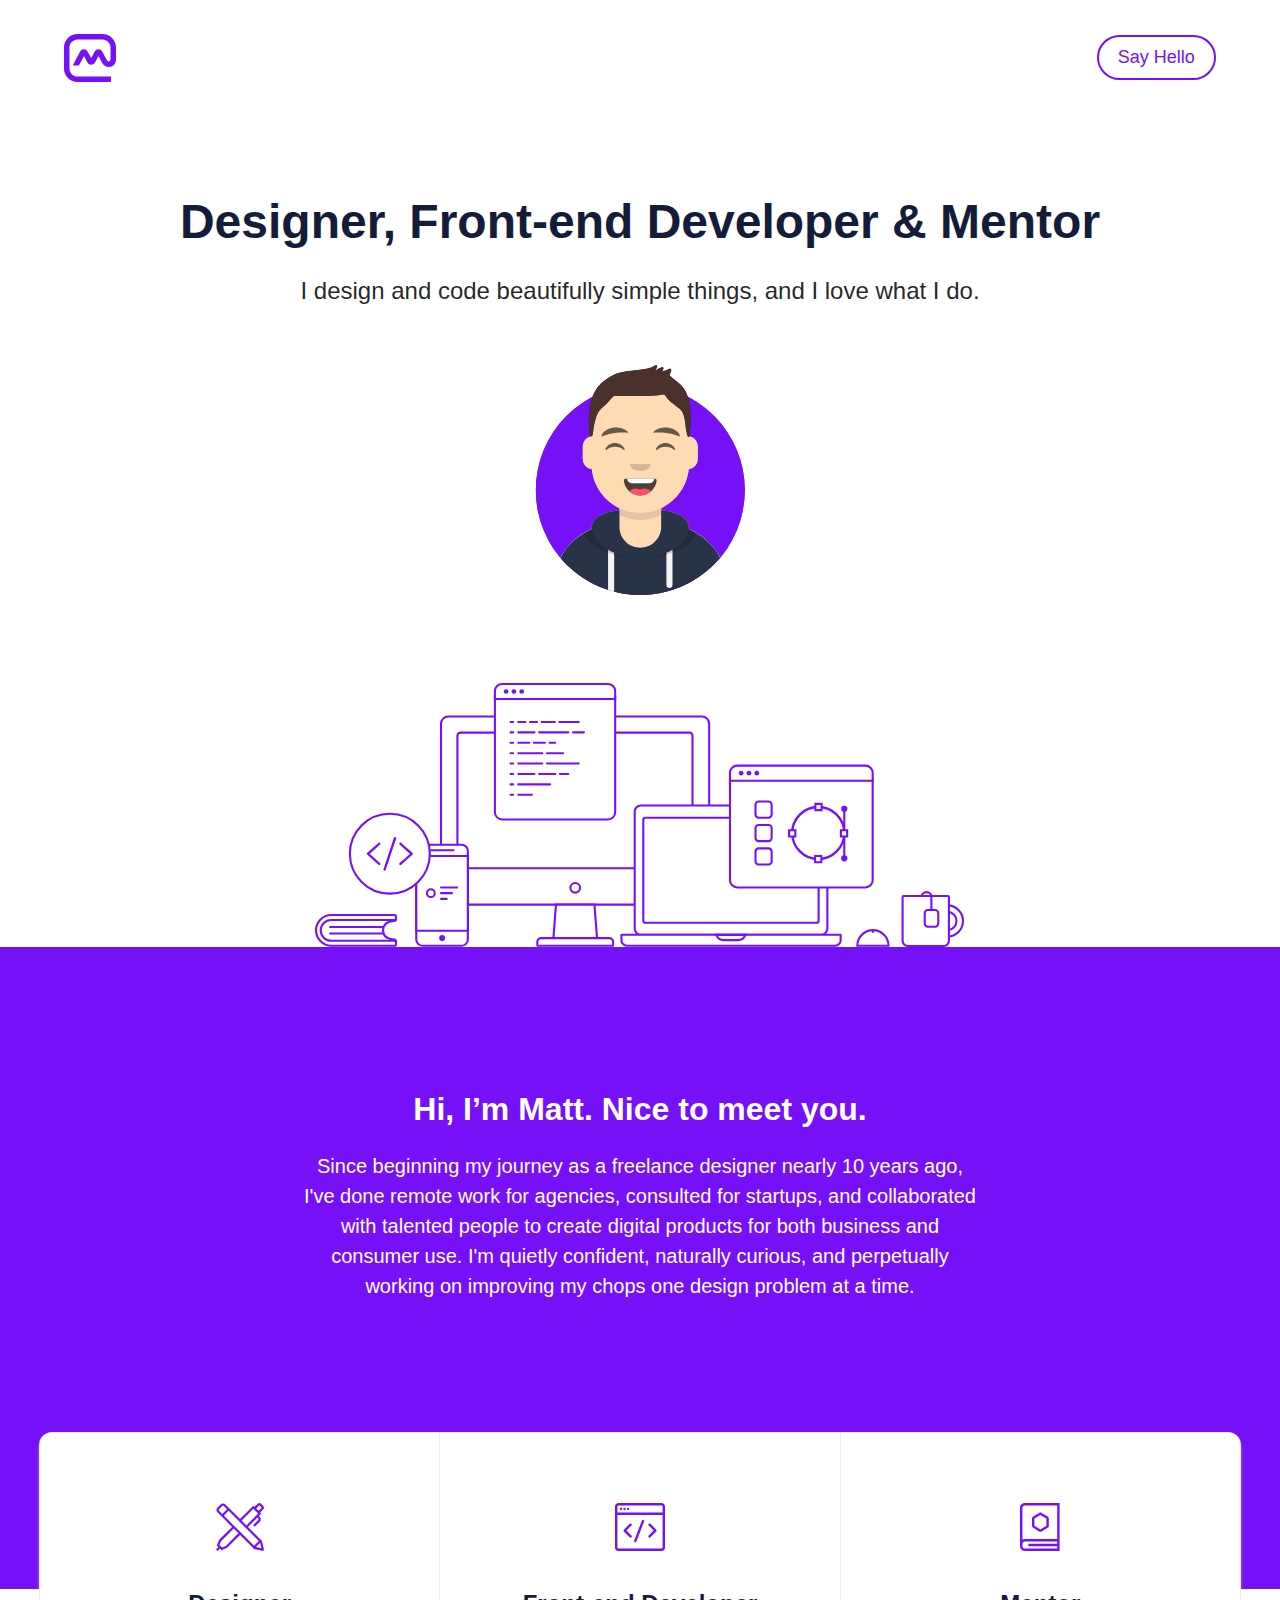
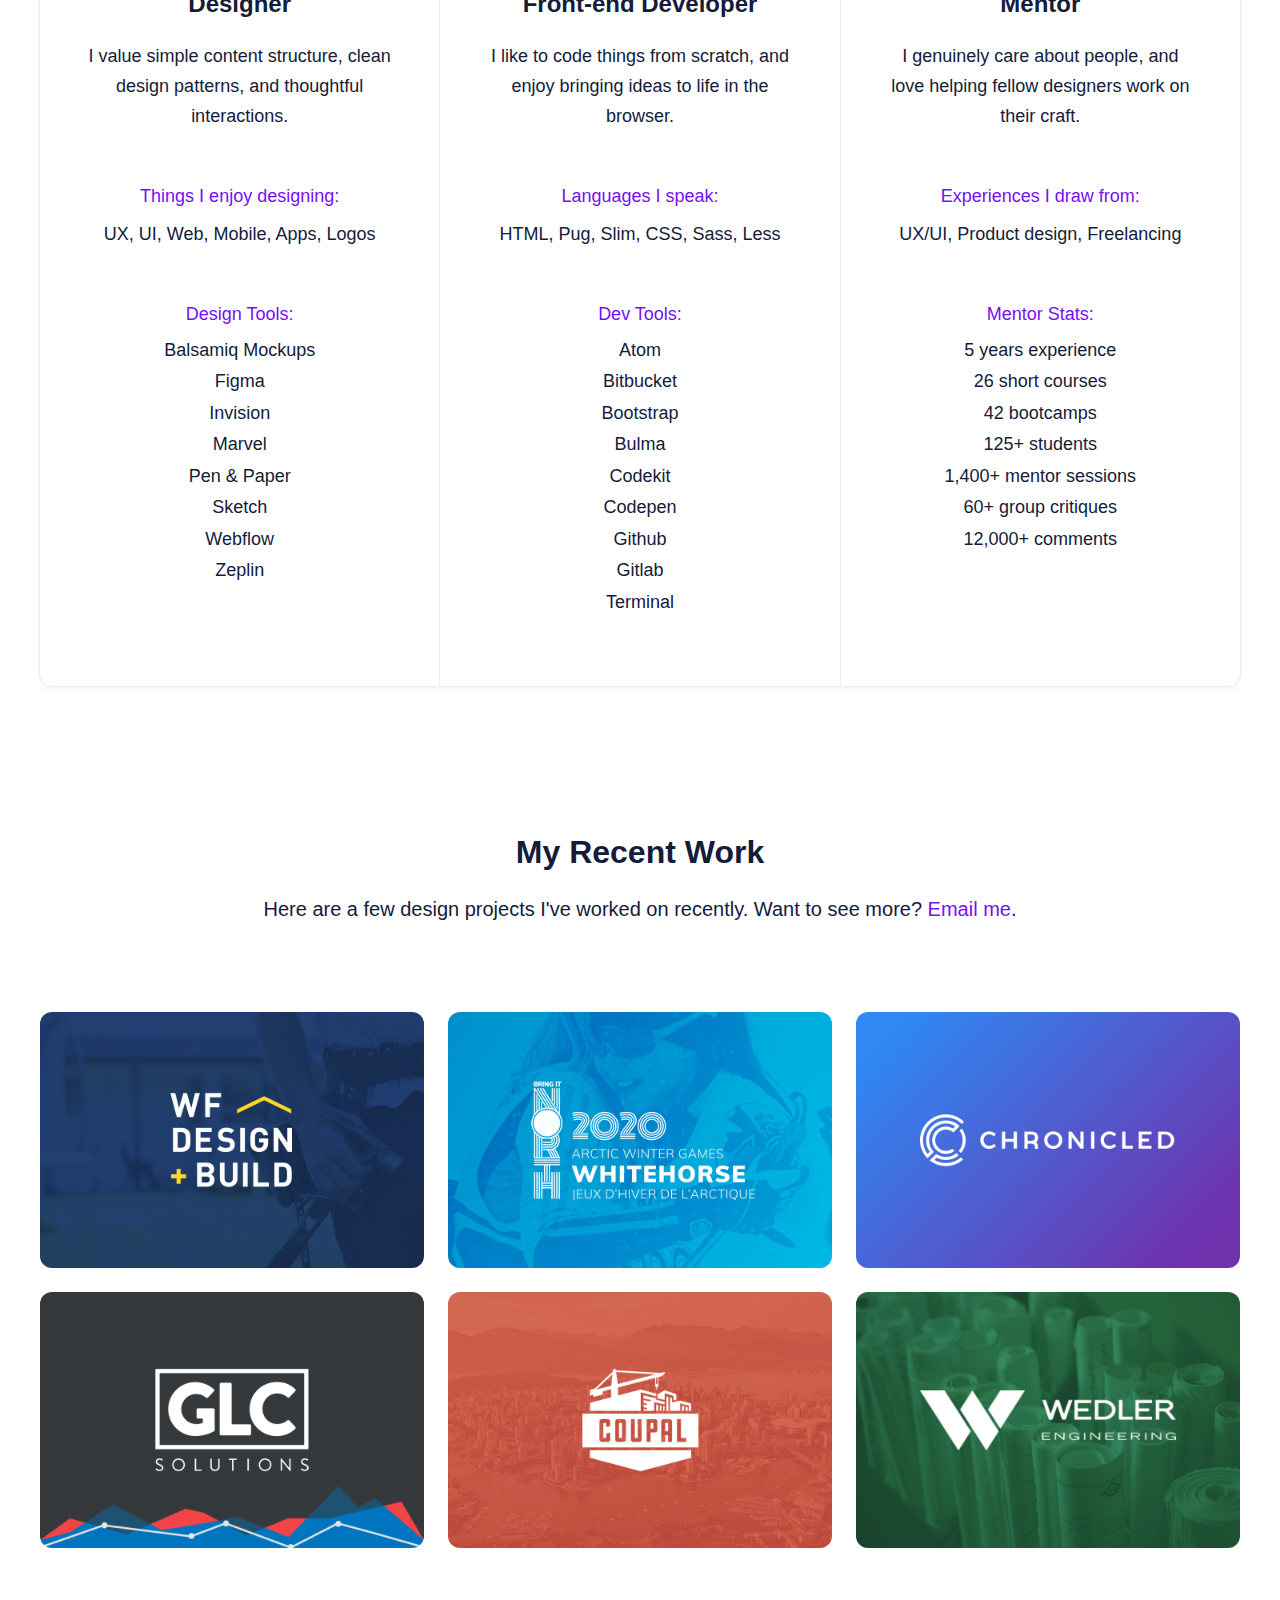
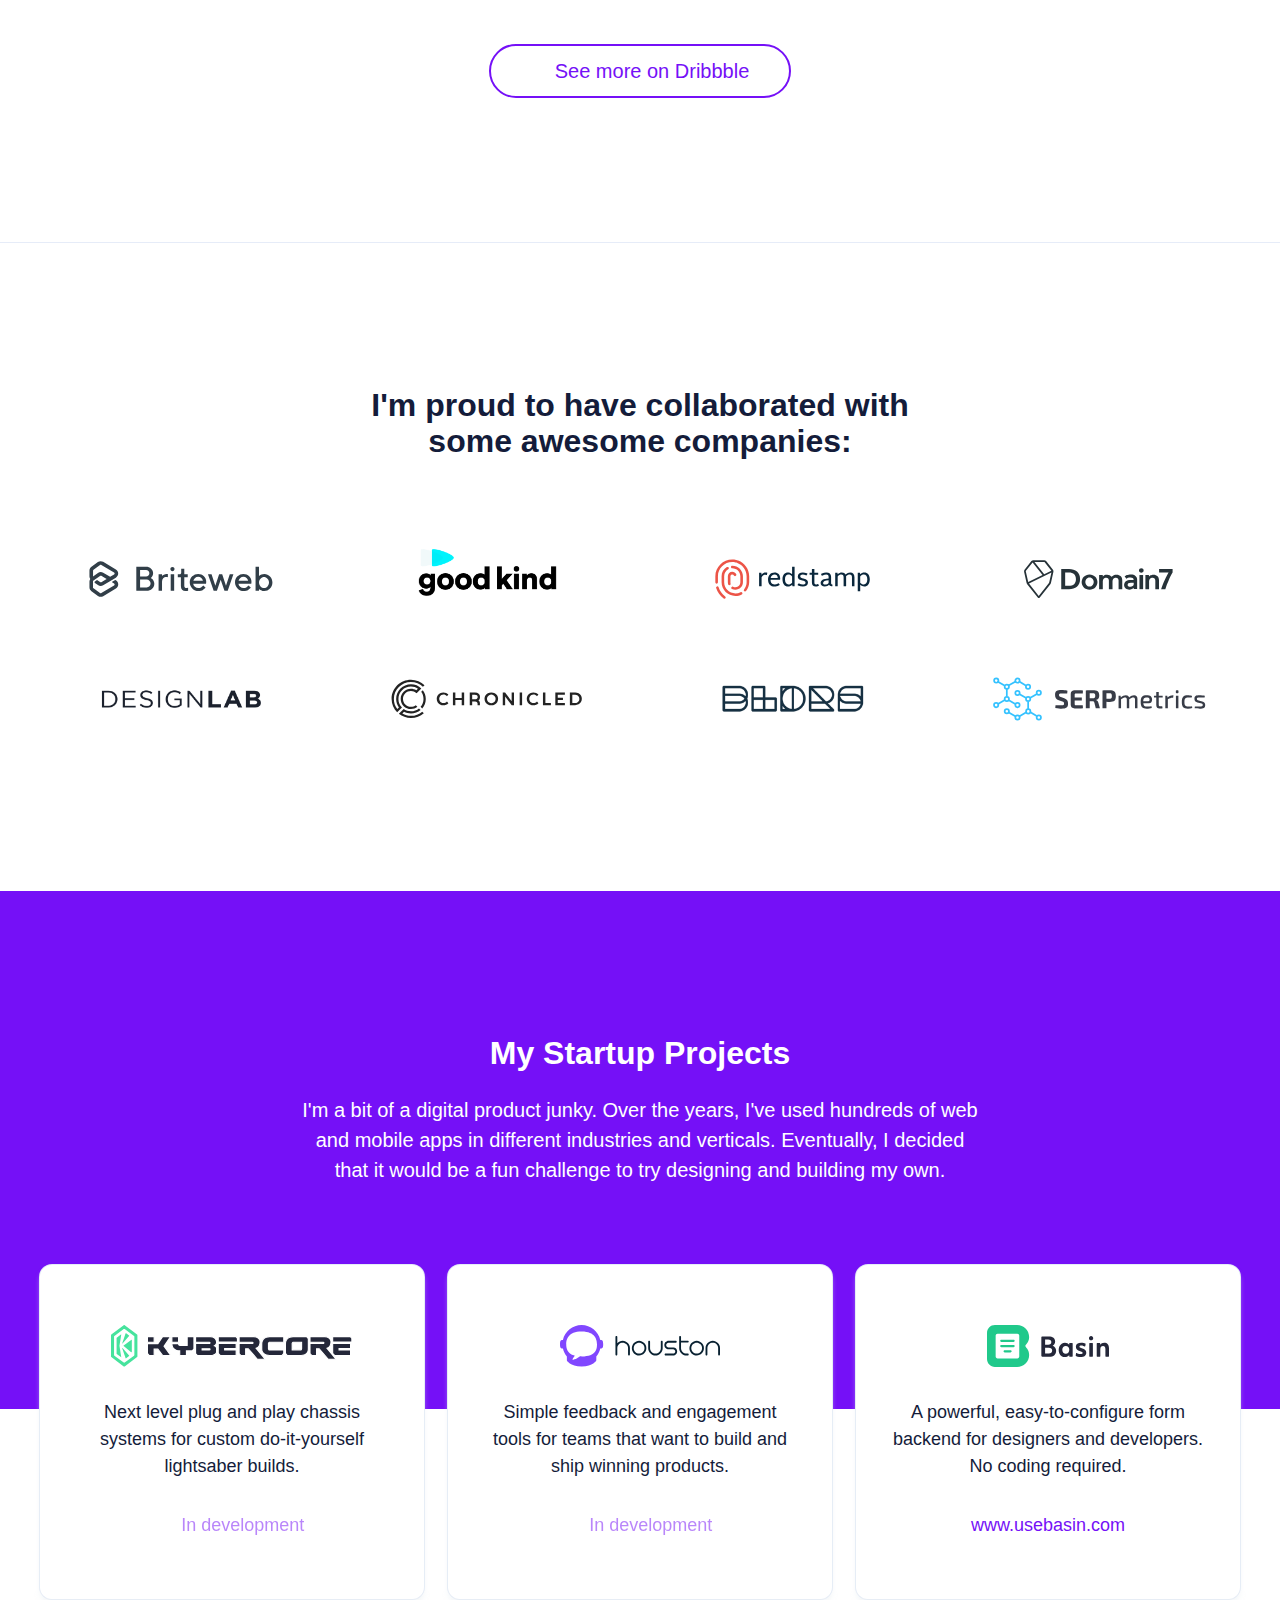
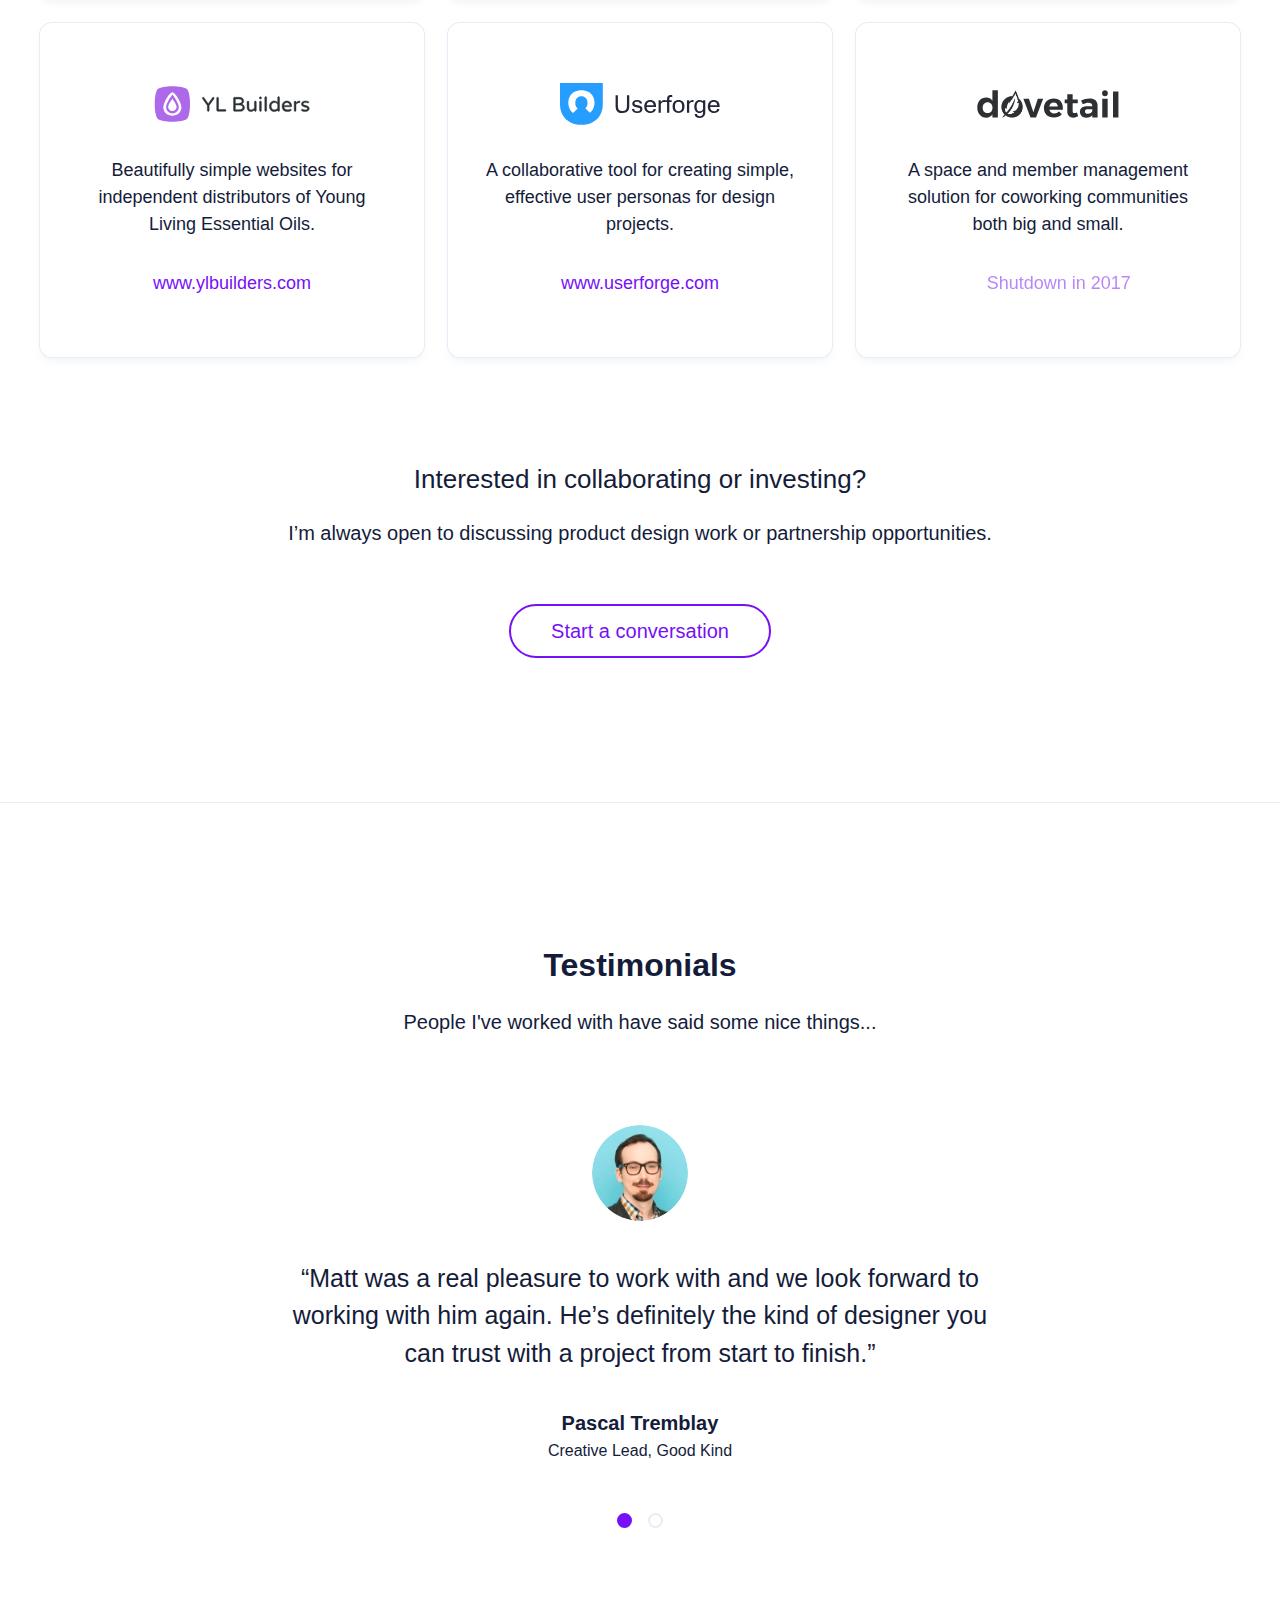
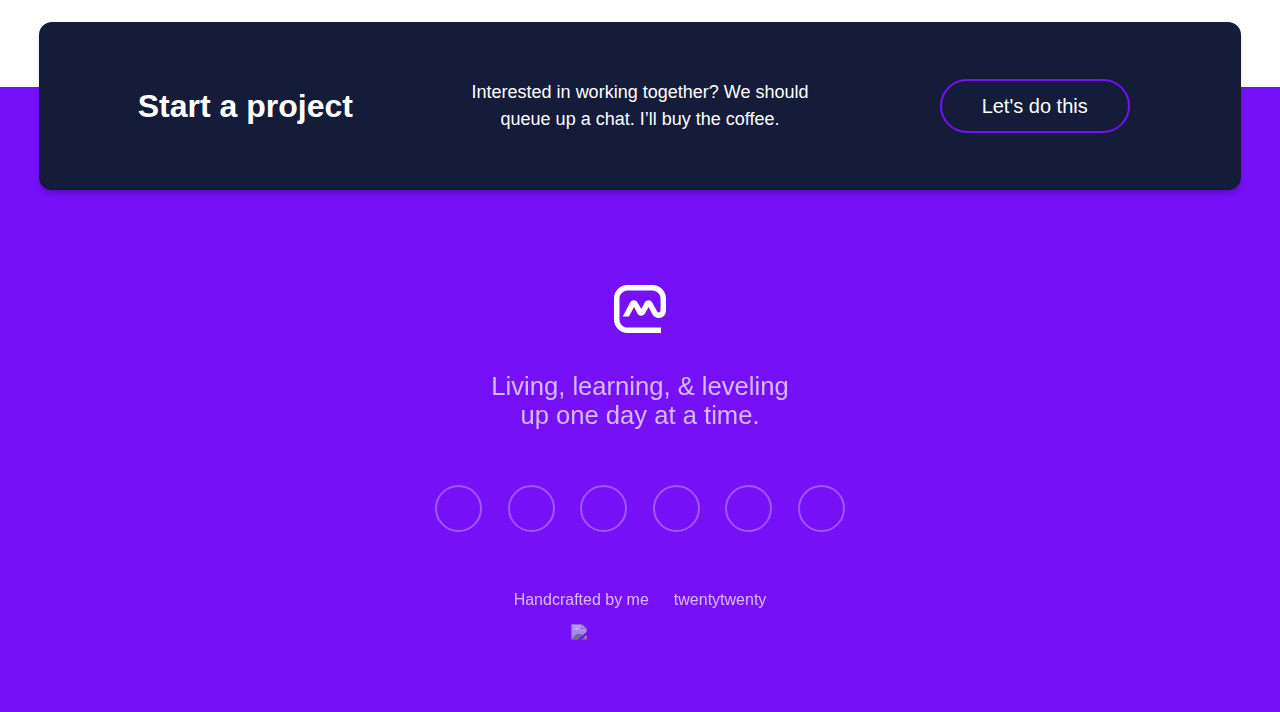
==== commit ba29444b: "addition pages" ====
--- a/index.html
+++ b/index.html
@@ -37,8 +37,8 @@
         <div class="navbar-brand"><a class="navbar-item" href="/"><img src="img/mf-logo.svg" alt="Matt Farley | Designer, Front-end Developer &amp; Mentor" height="48"></a><a class="navbar-burger" role="button" aria-label="menu" aria-expanded="false" data-target="#navMenu"><span aria-hidden="true"></span><span aria-hidden="true"></span><span aria-hidden="true"></span></a></div>
         <div class="navbar-menu" id="navMenu">
           <div class="navbar-start"></div>
-          <div class="navbar-end"><a class="navbar-item" href="/mentorship.html">Mentorship</a>
-            <div class="navbar-item"><a class="button is-primary is-outlined is-rounded" href="/contact">Say Hello</a></div>
+          <!-- <div class="navbar-end"><a class="navbar-item" href="/mentorship.html">Mentorship</a> -->
+            <div class="navbar-item"><a class="button is-primary is-outlined is-rounded" href="./contact/contact.html">Say Hello</a></div>
           </div>
         </div>
       </div>
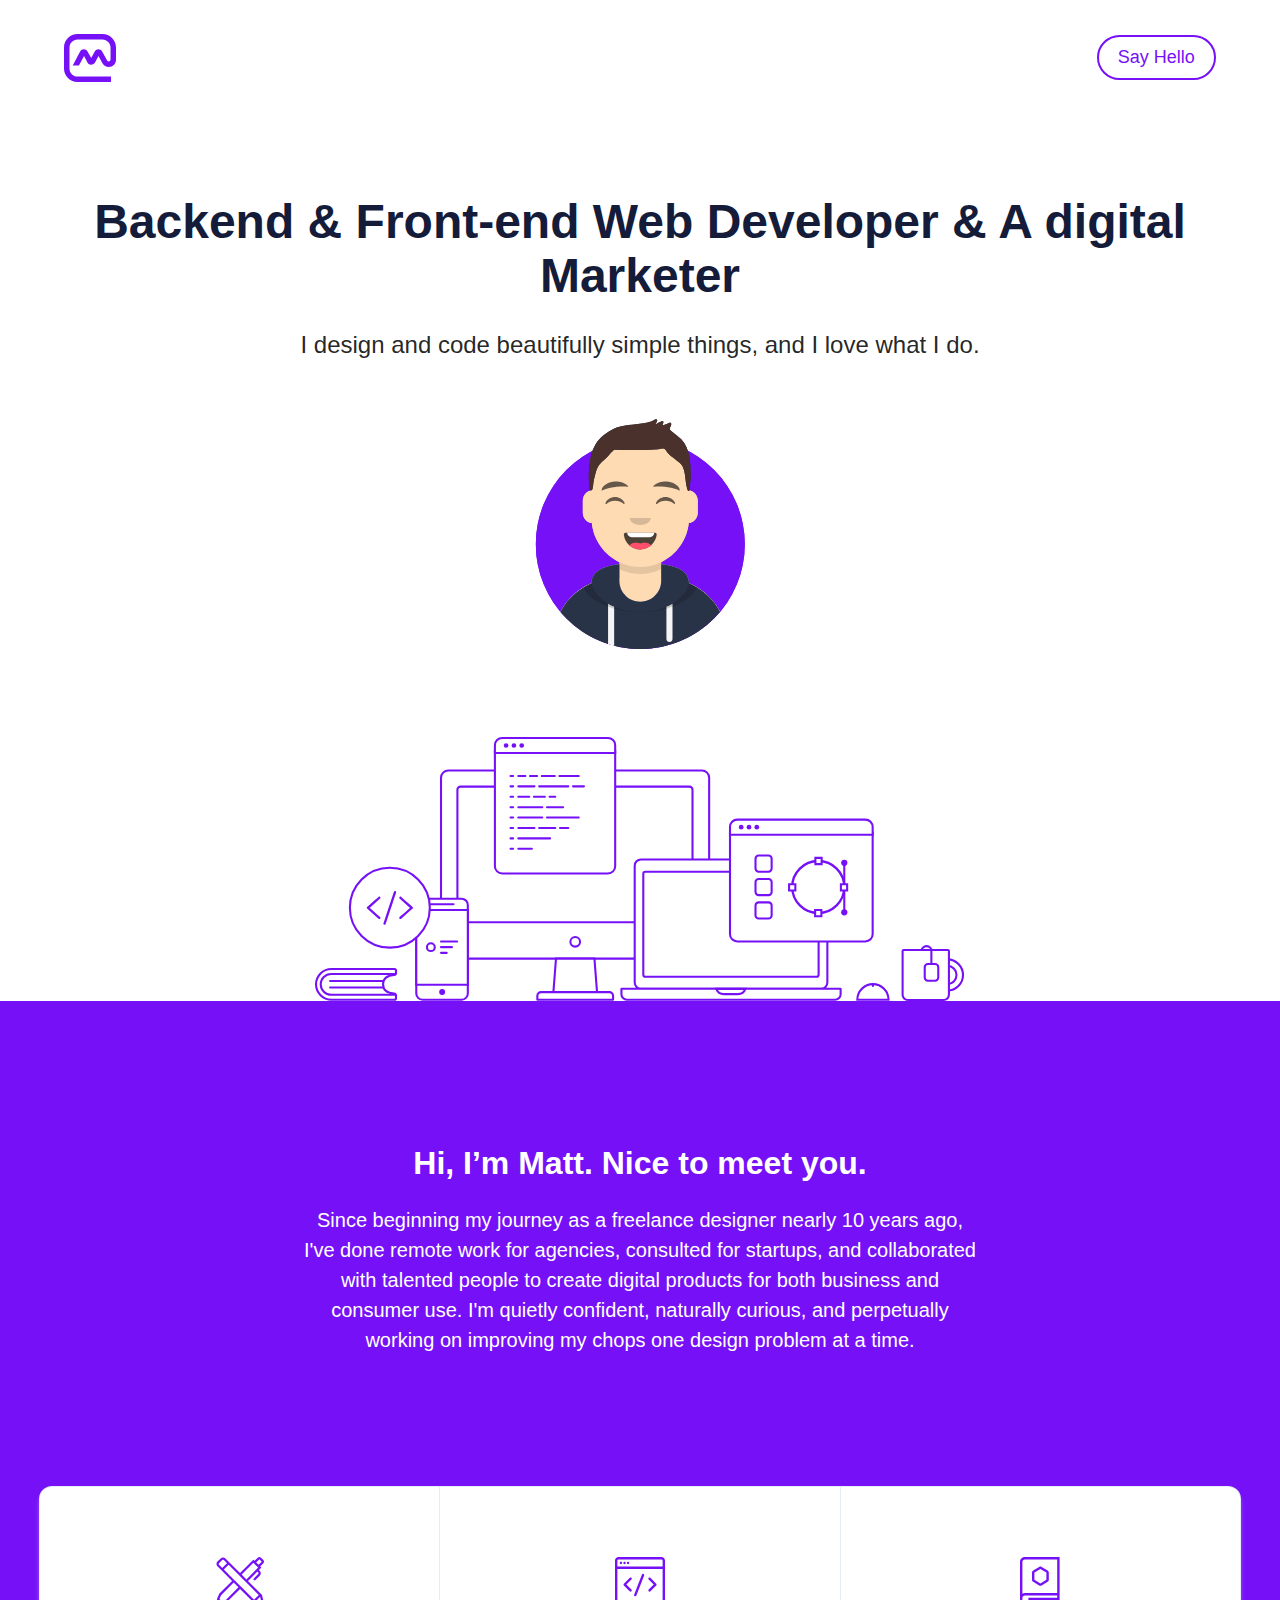
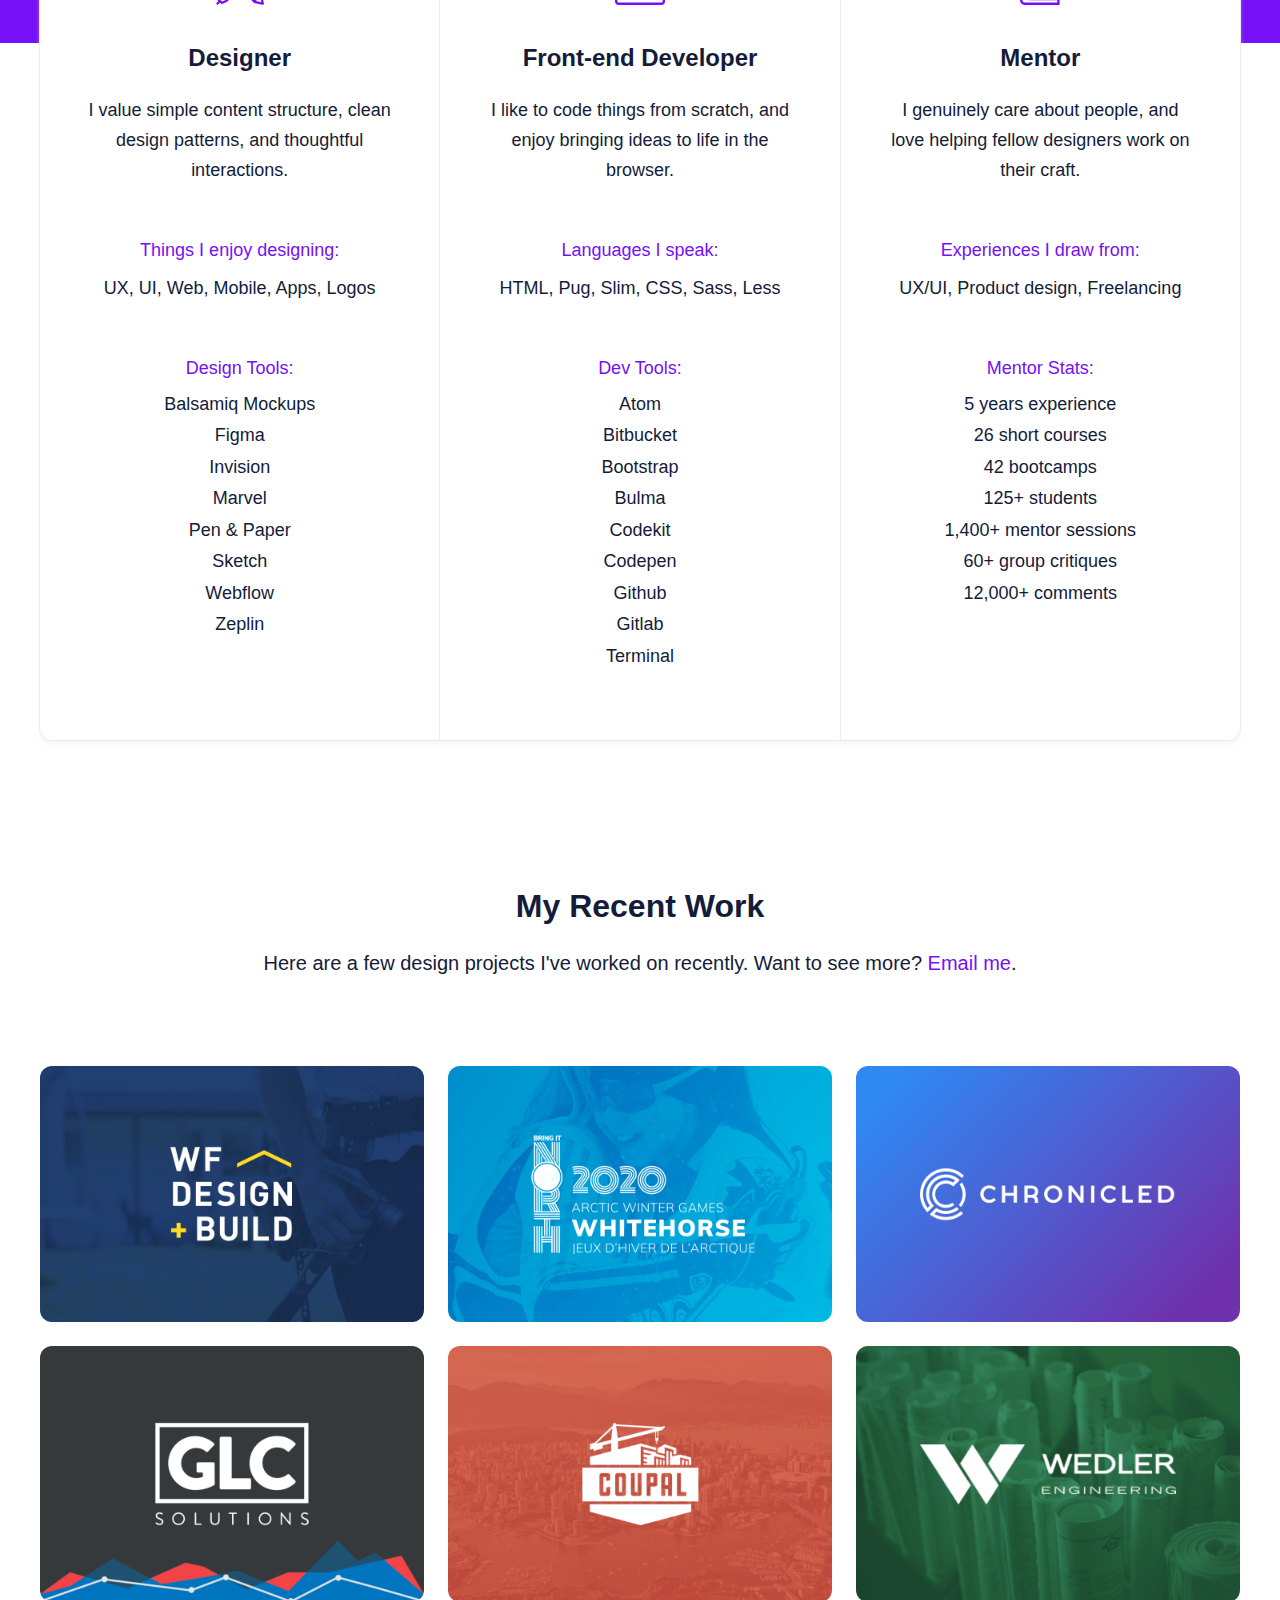
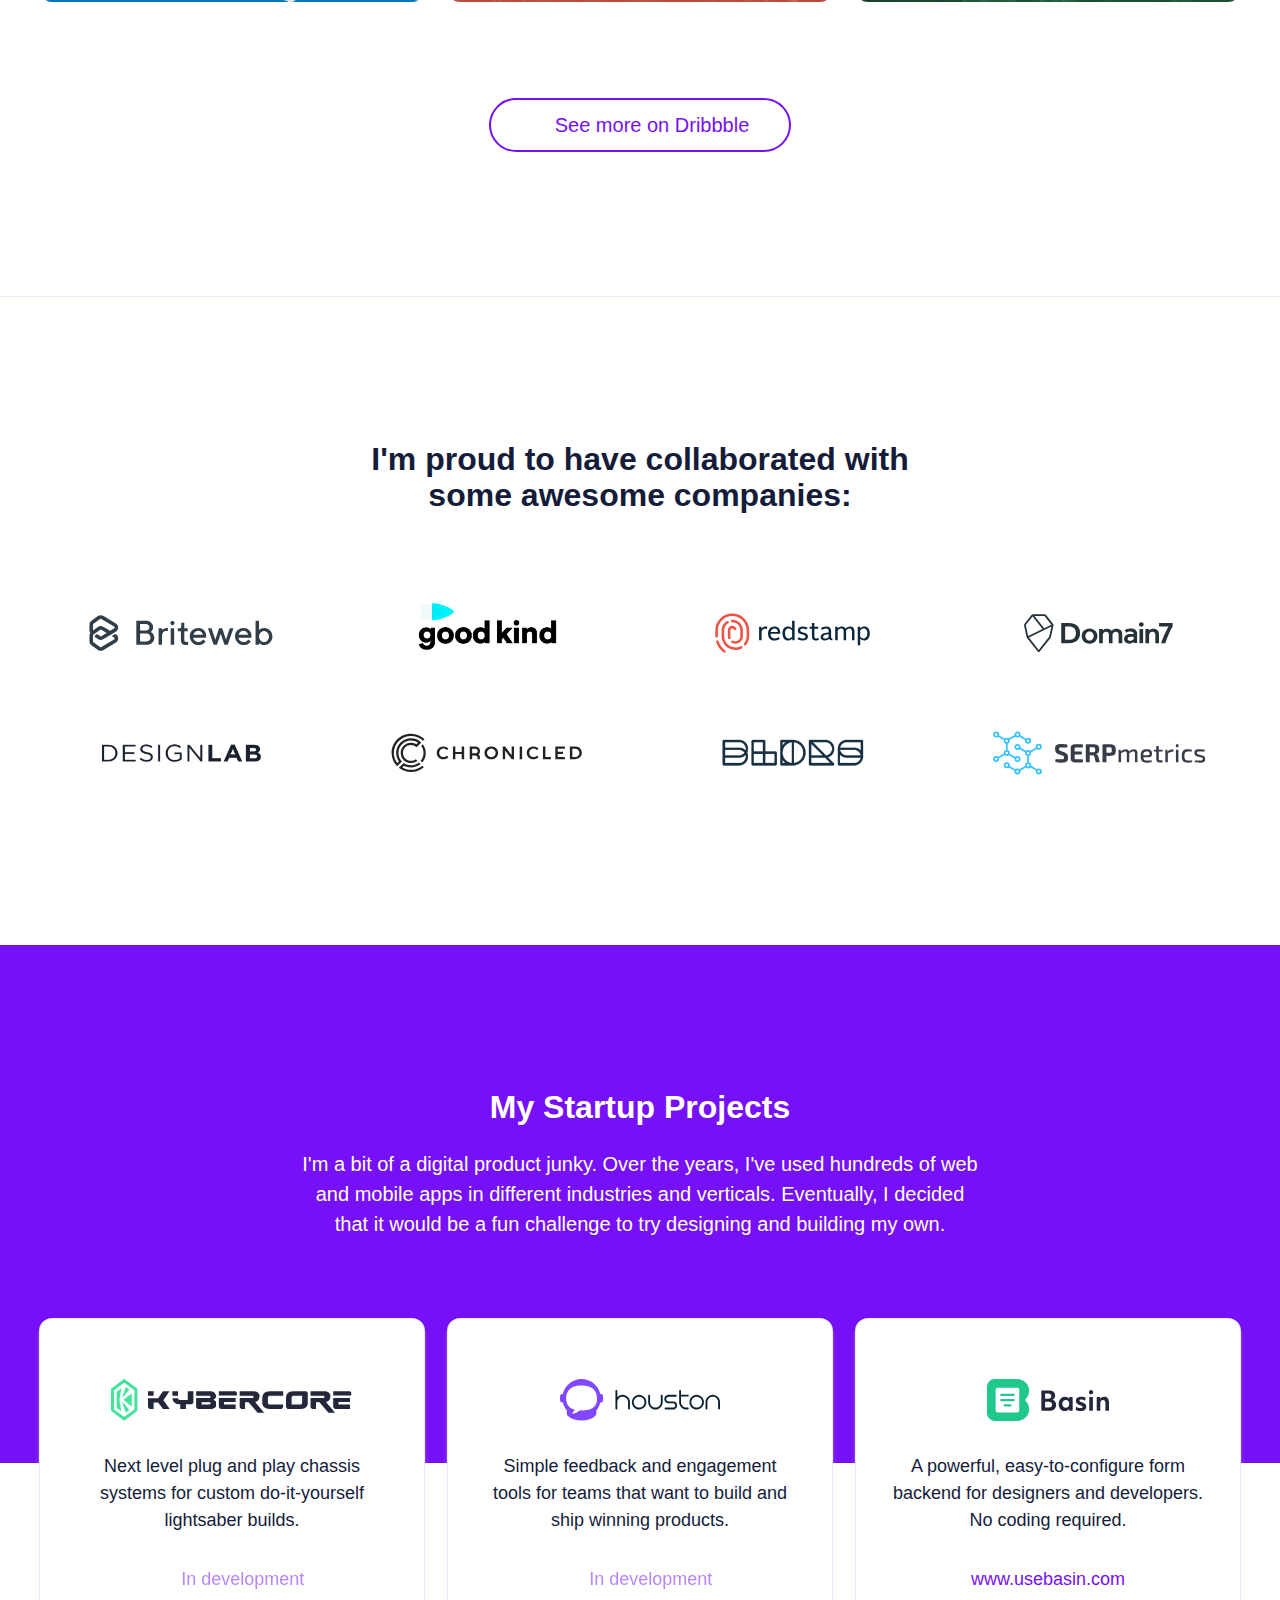
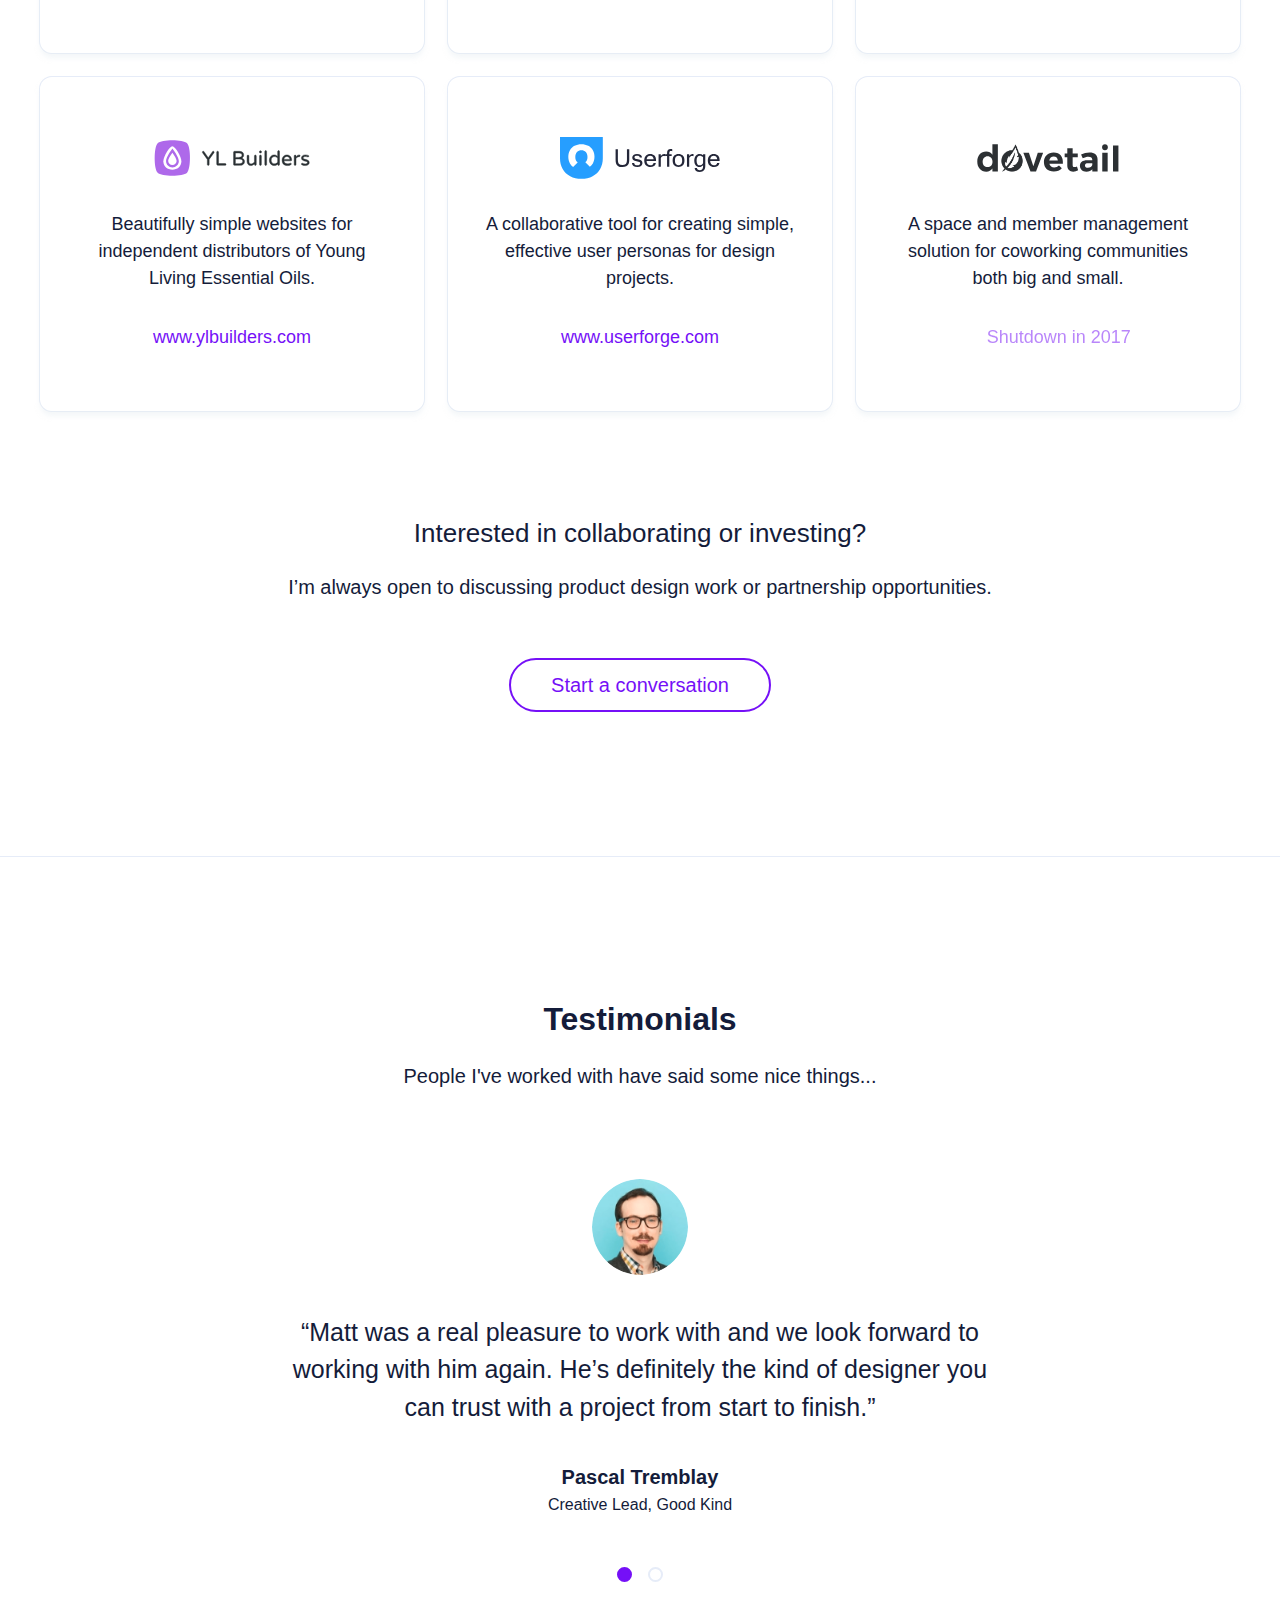
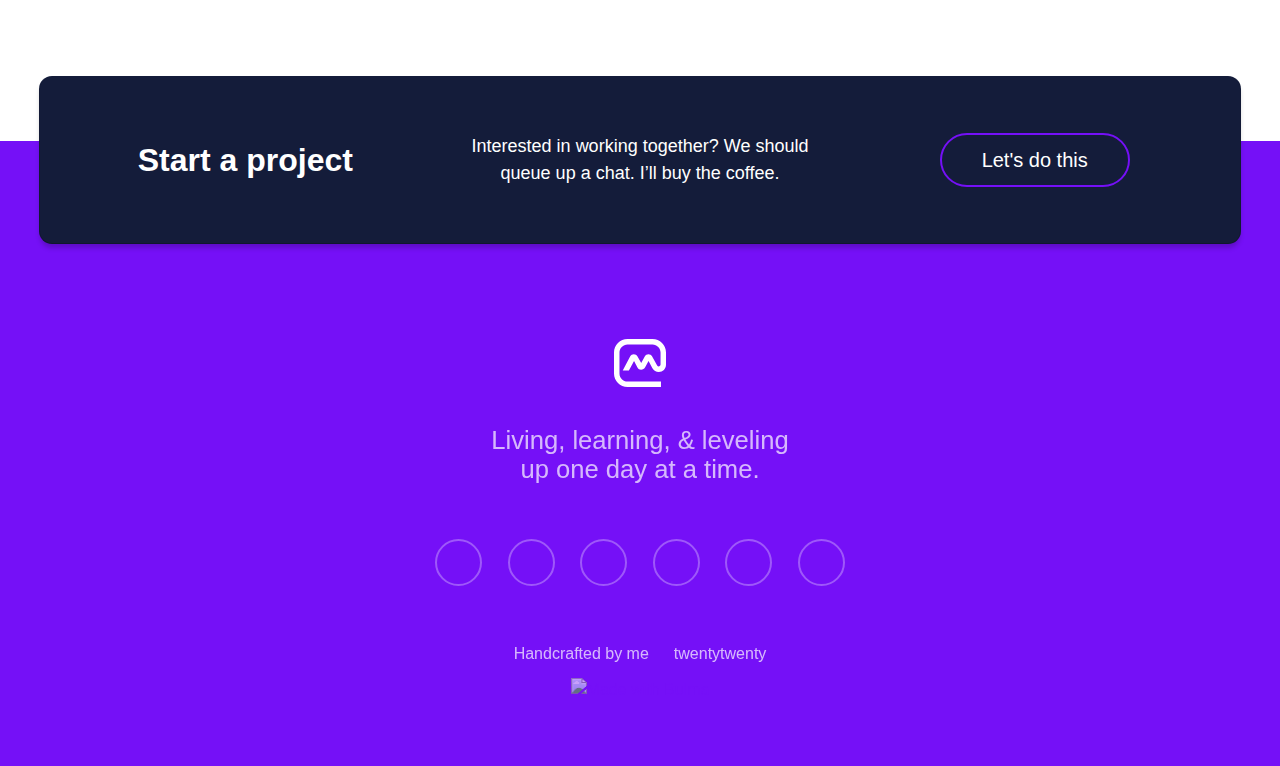
==== commit bb6d7f9f: "addition pages" ====
--- a/index.html
+++ b/index.html
@@ -48,7 +48,7 @@
         <div class="container">
           <div class="columns is-centered">
             <div class="column">
-              <h1 class="title is-spaced is-size-1-desktop is-size-2-tablet is-size-3-mobile">Designer, Front-end Developer &amp; Mentor</h1>
+              <h1 class="title is-spaced is-size-1-desktop is-size-2-tablet is-size-3-mobile"> Backend & Front-end Web Developer &amp; A digital Marketer</h1>
               <h2 class="subtitle is-size-4-desktop">I design and code beautifully simple things, and I love what I do.</h2><img class="avatar" src="img/mf-avatar.svg">
             </div>
           </div>
